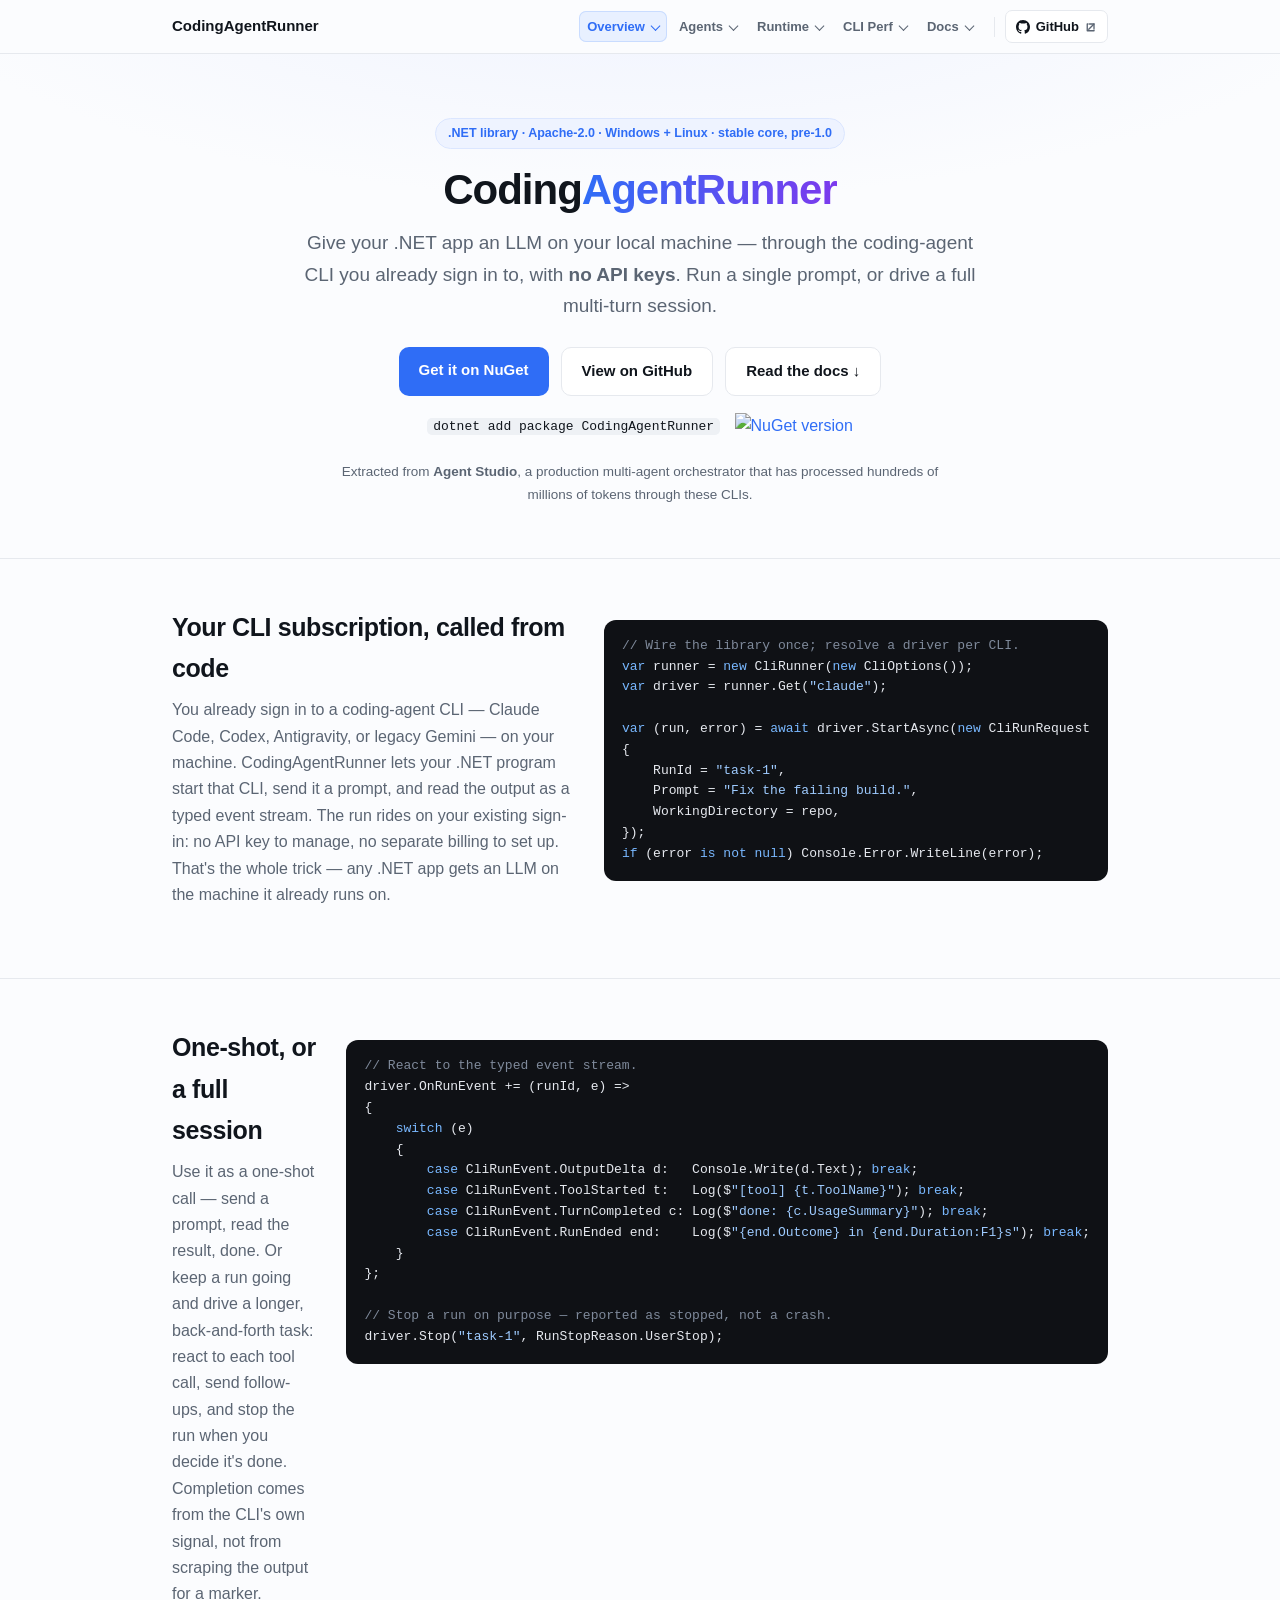
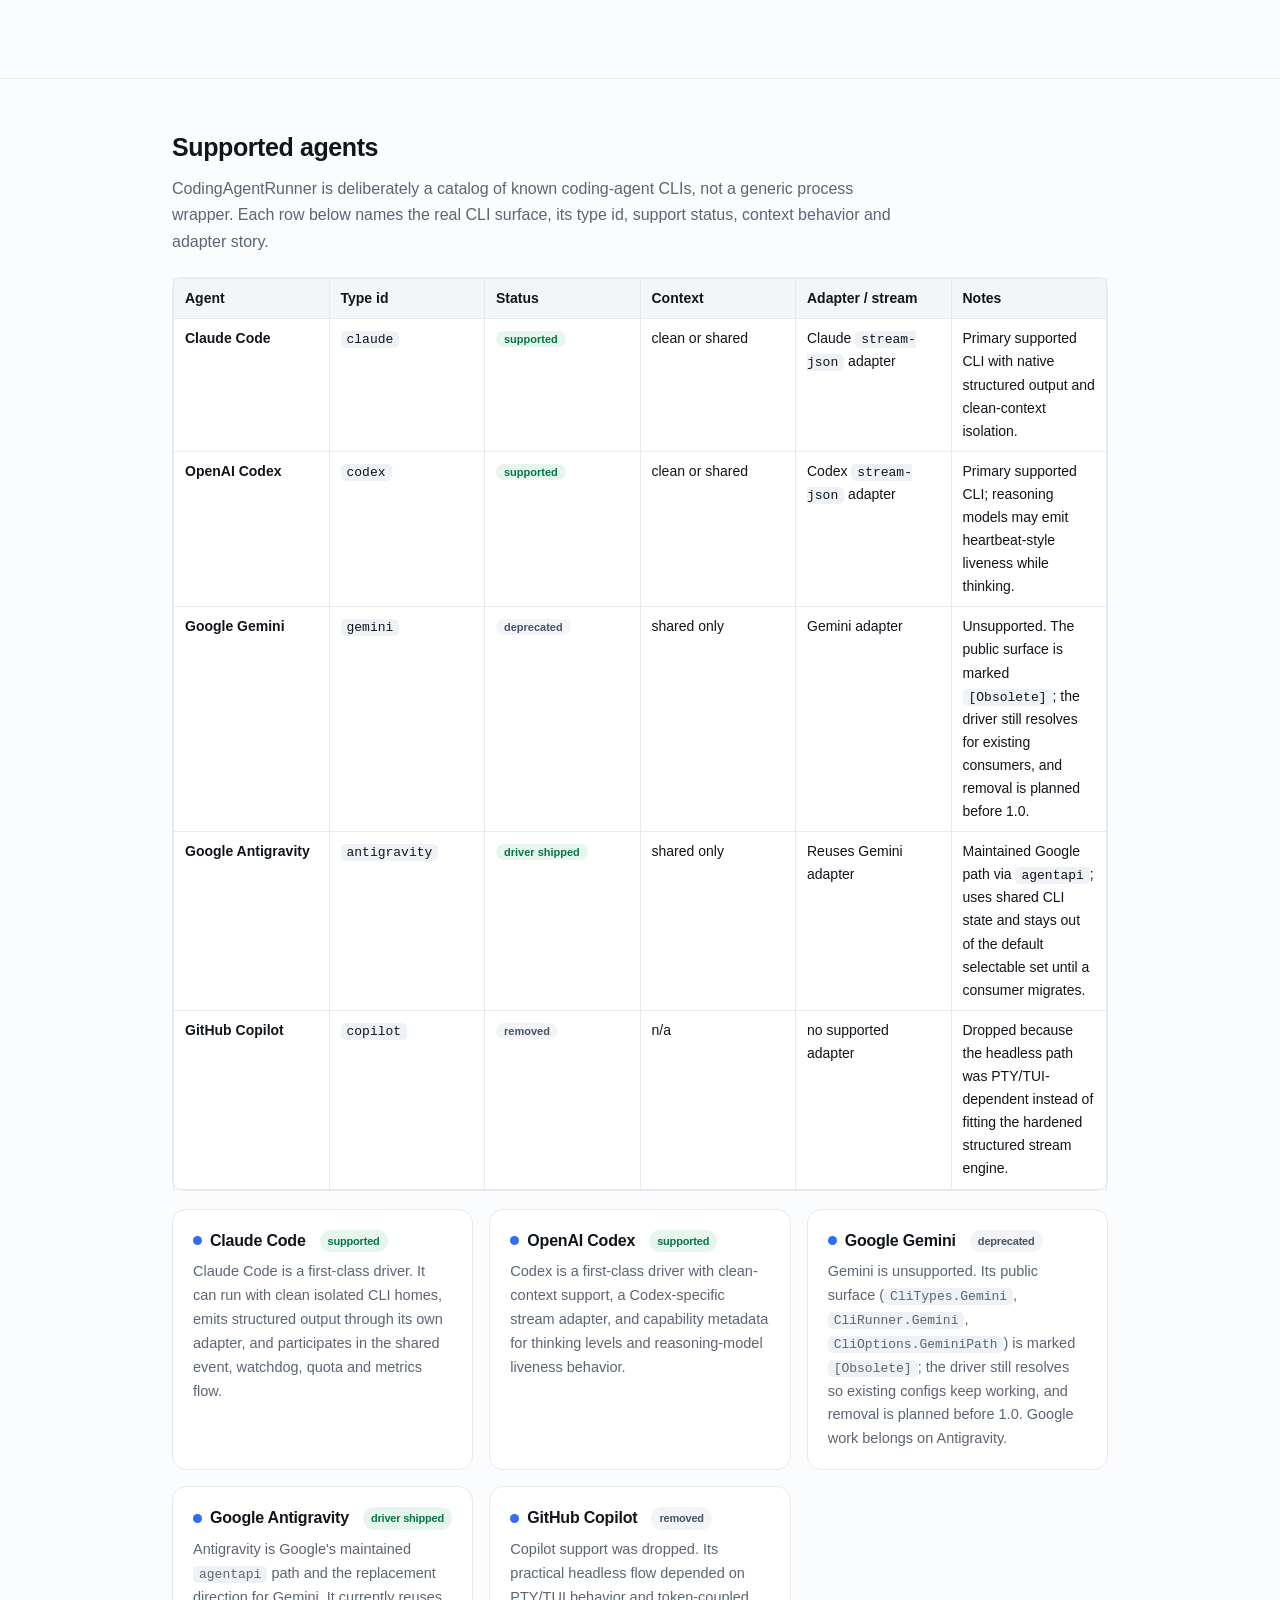
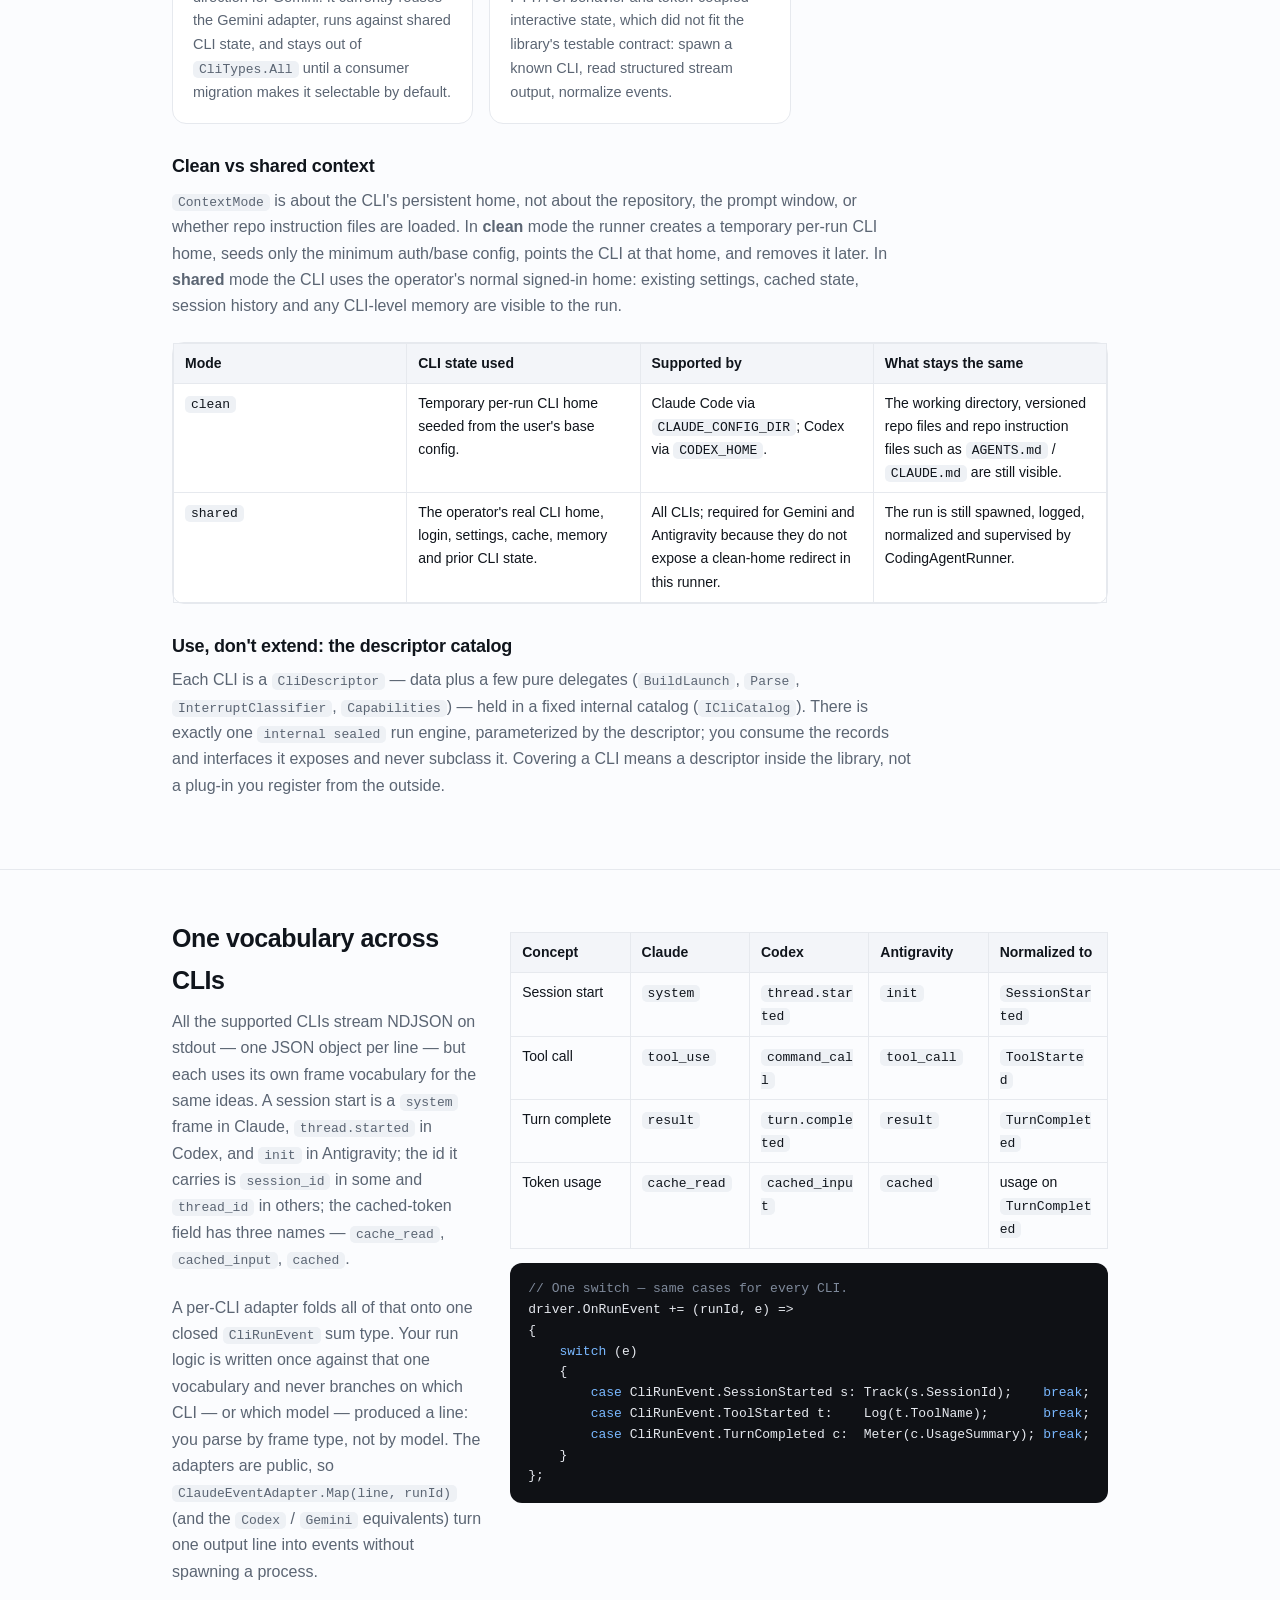
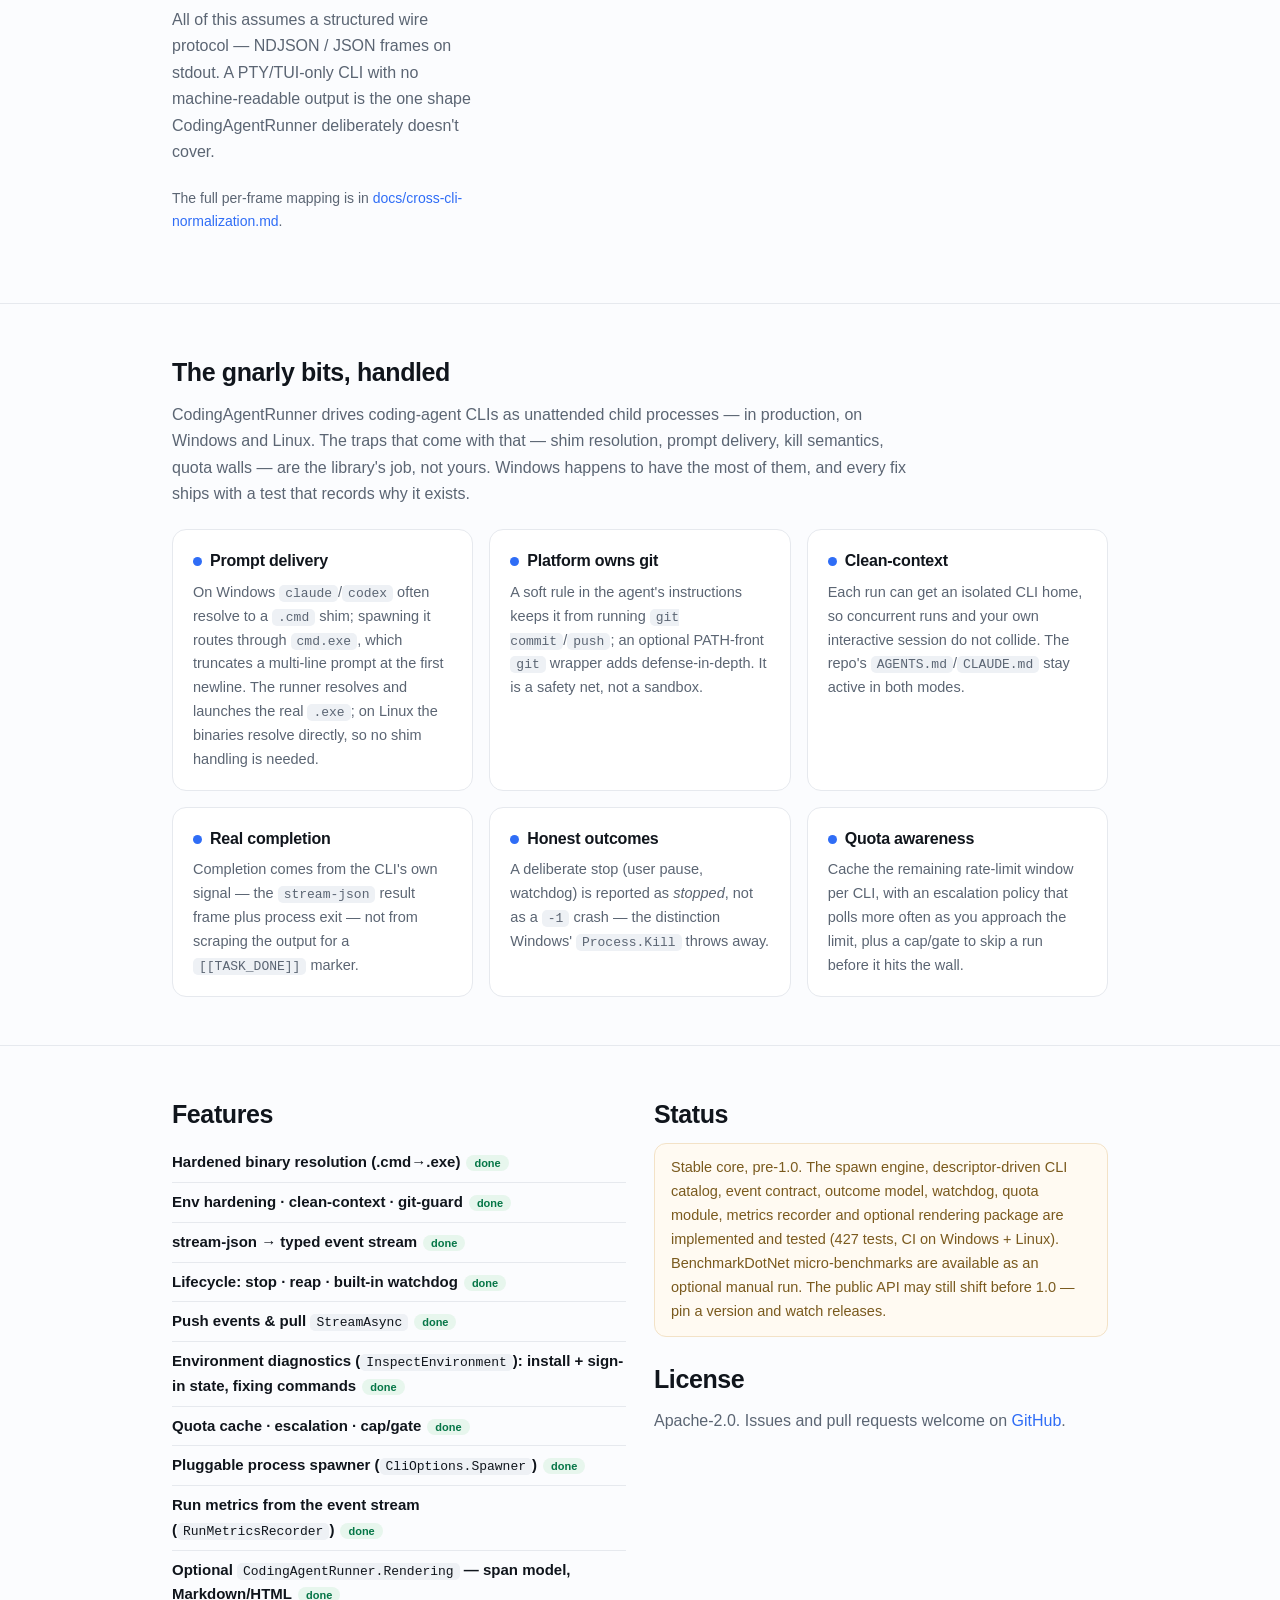
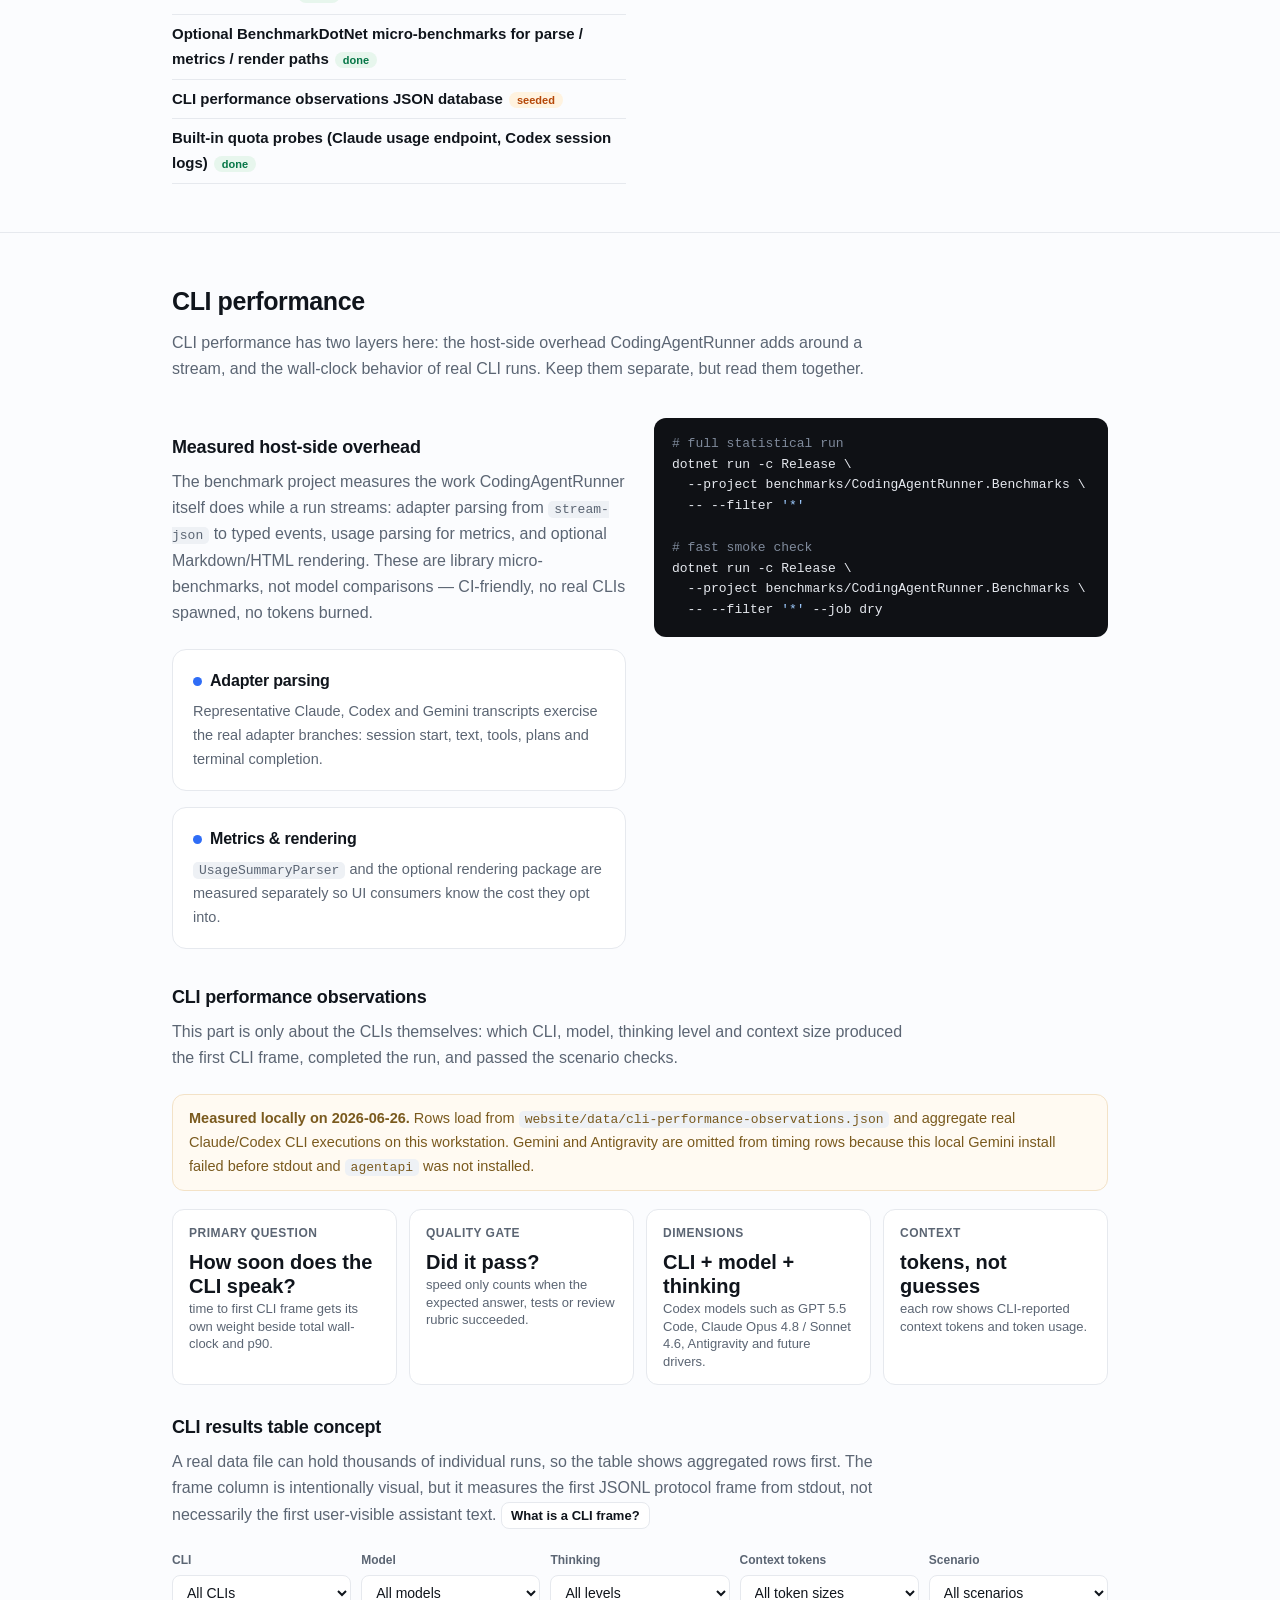
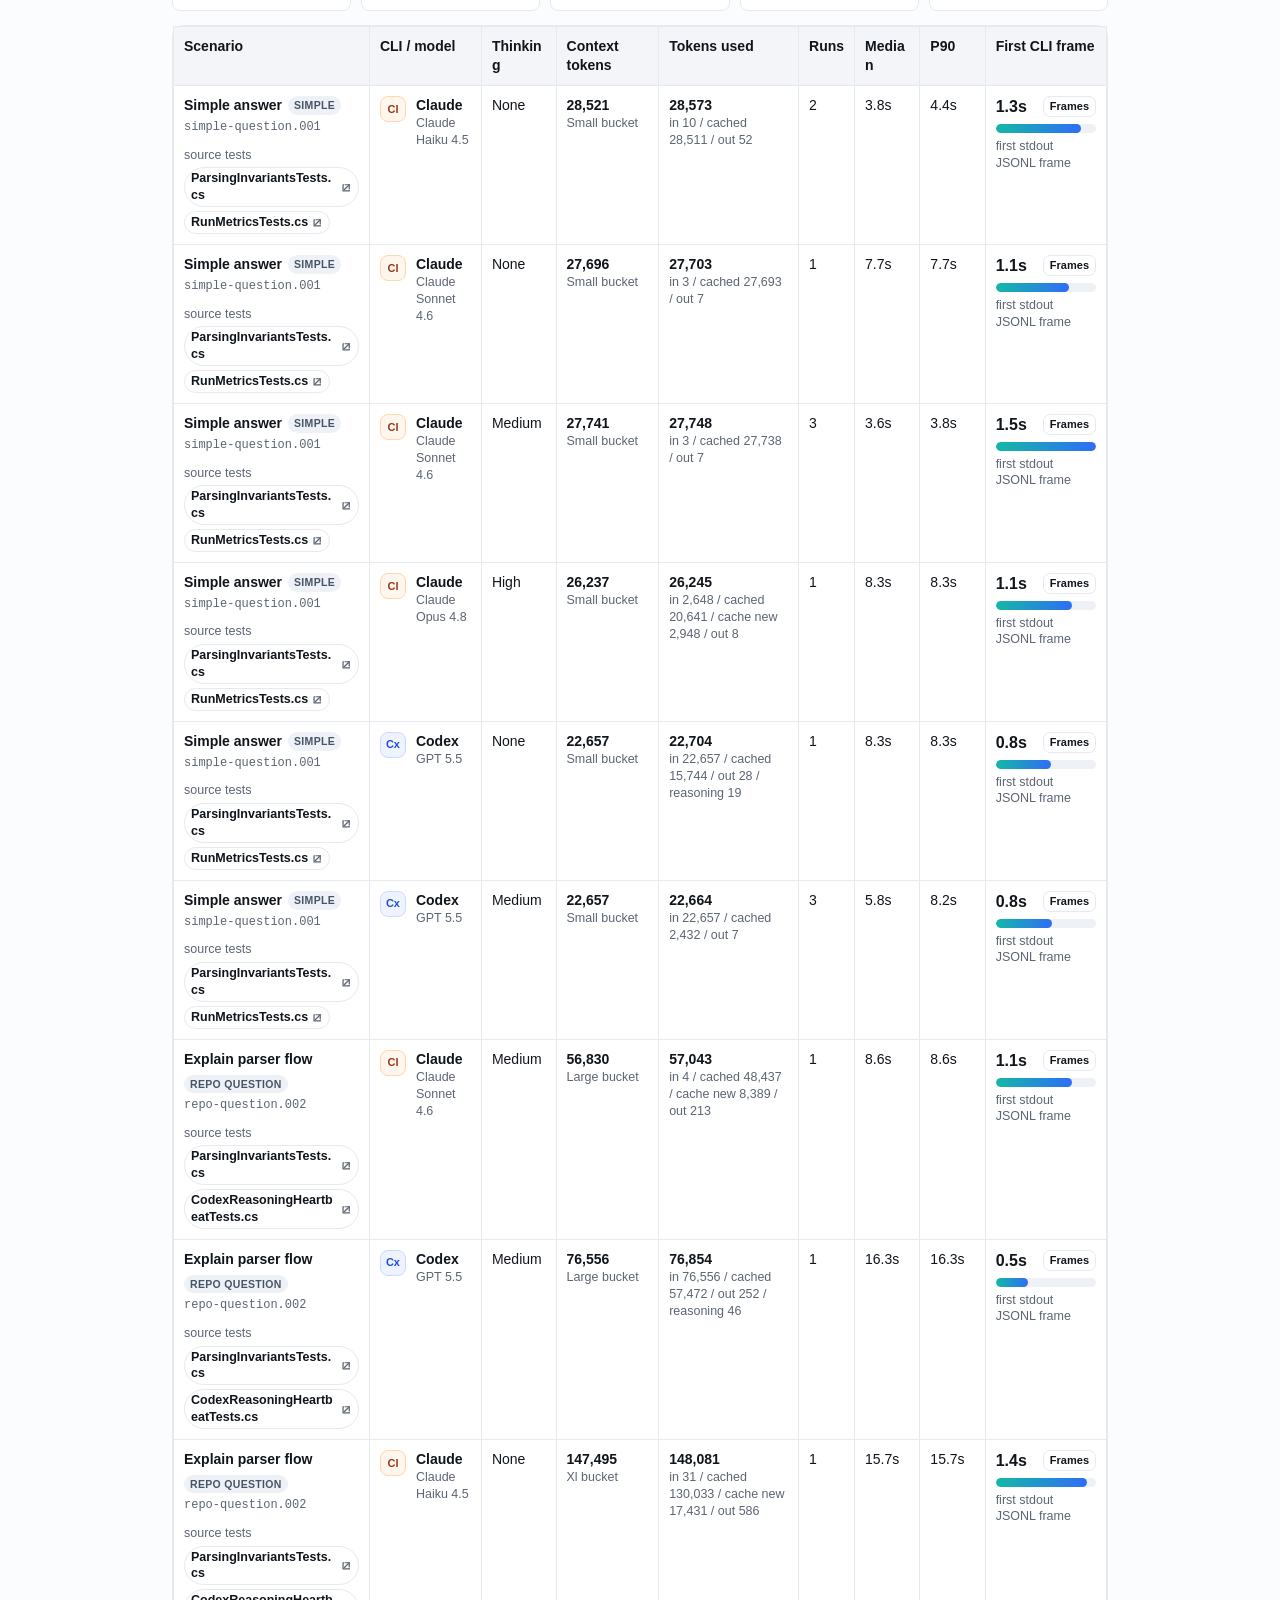
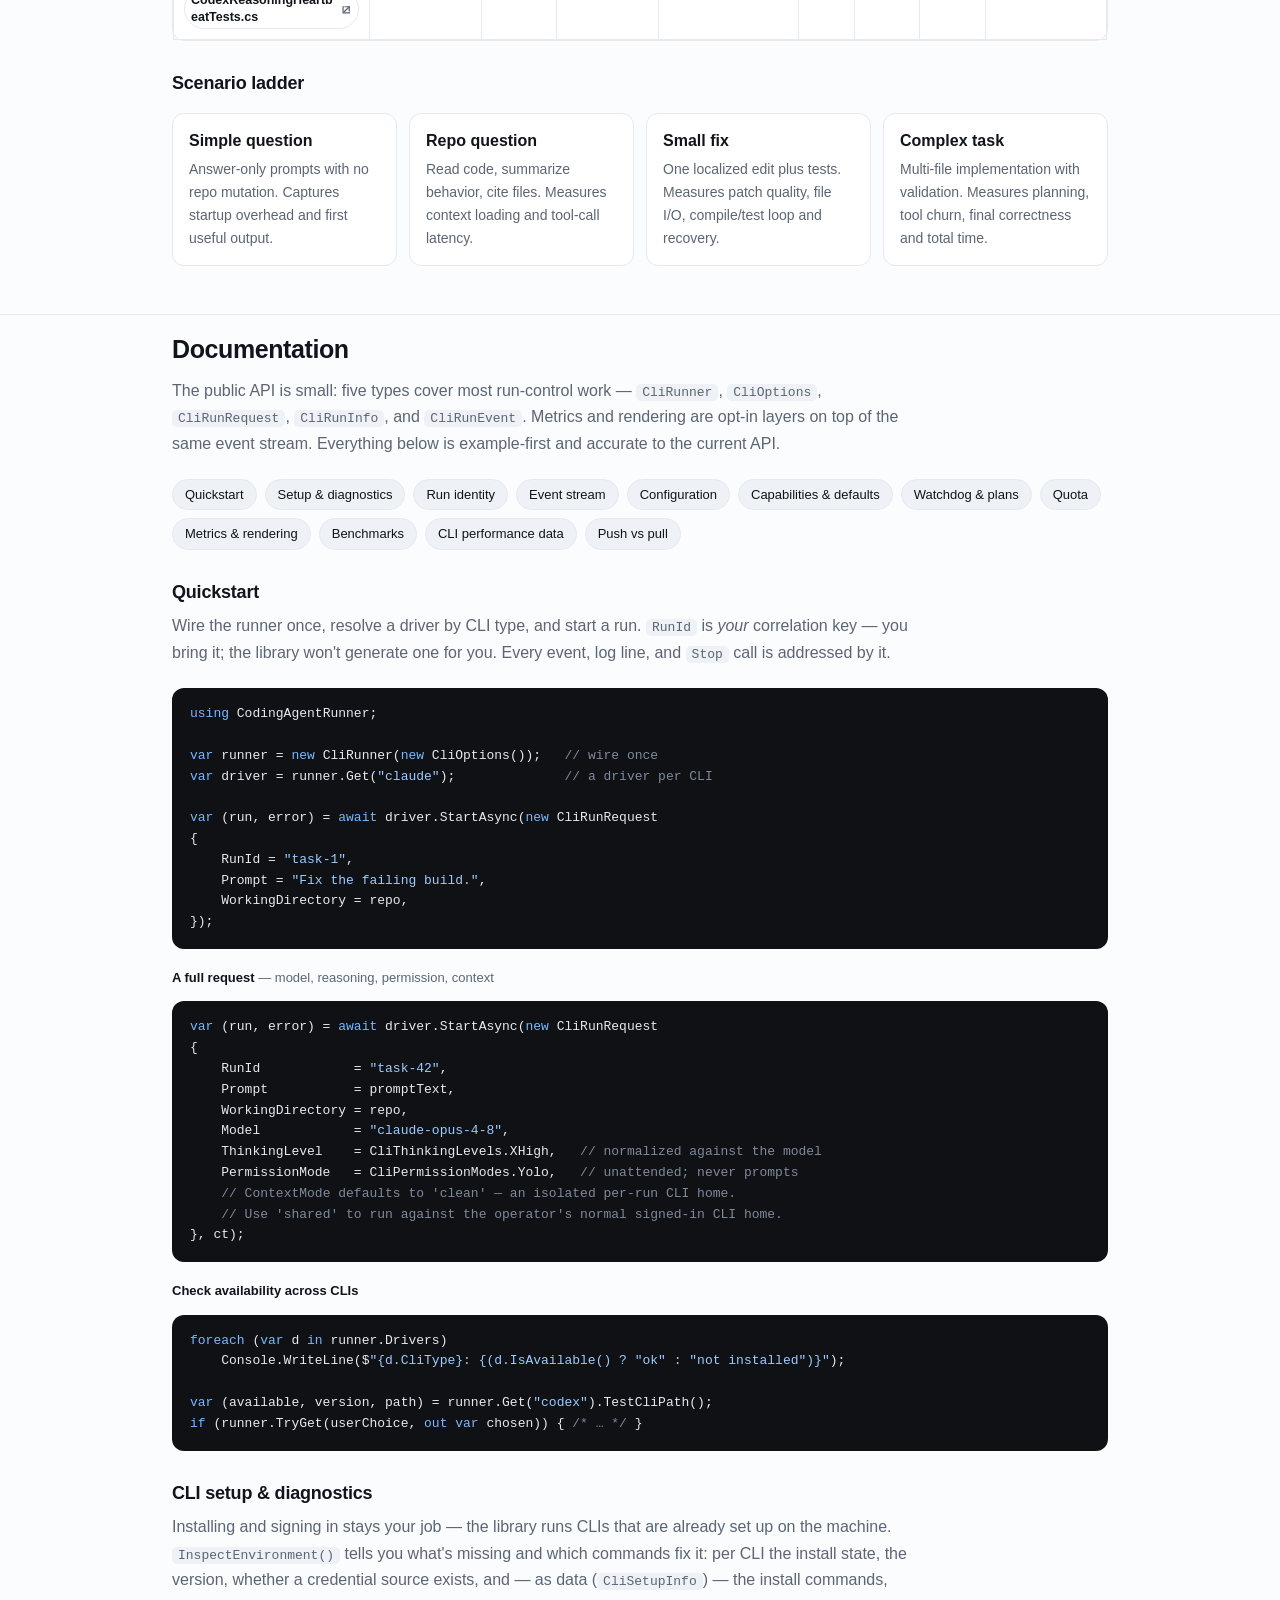
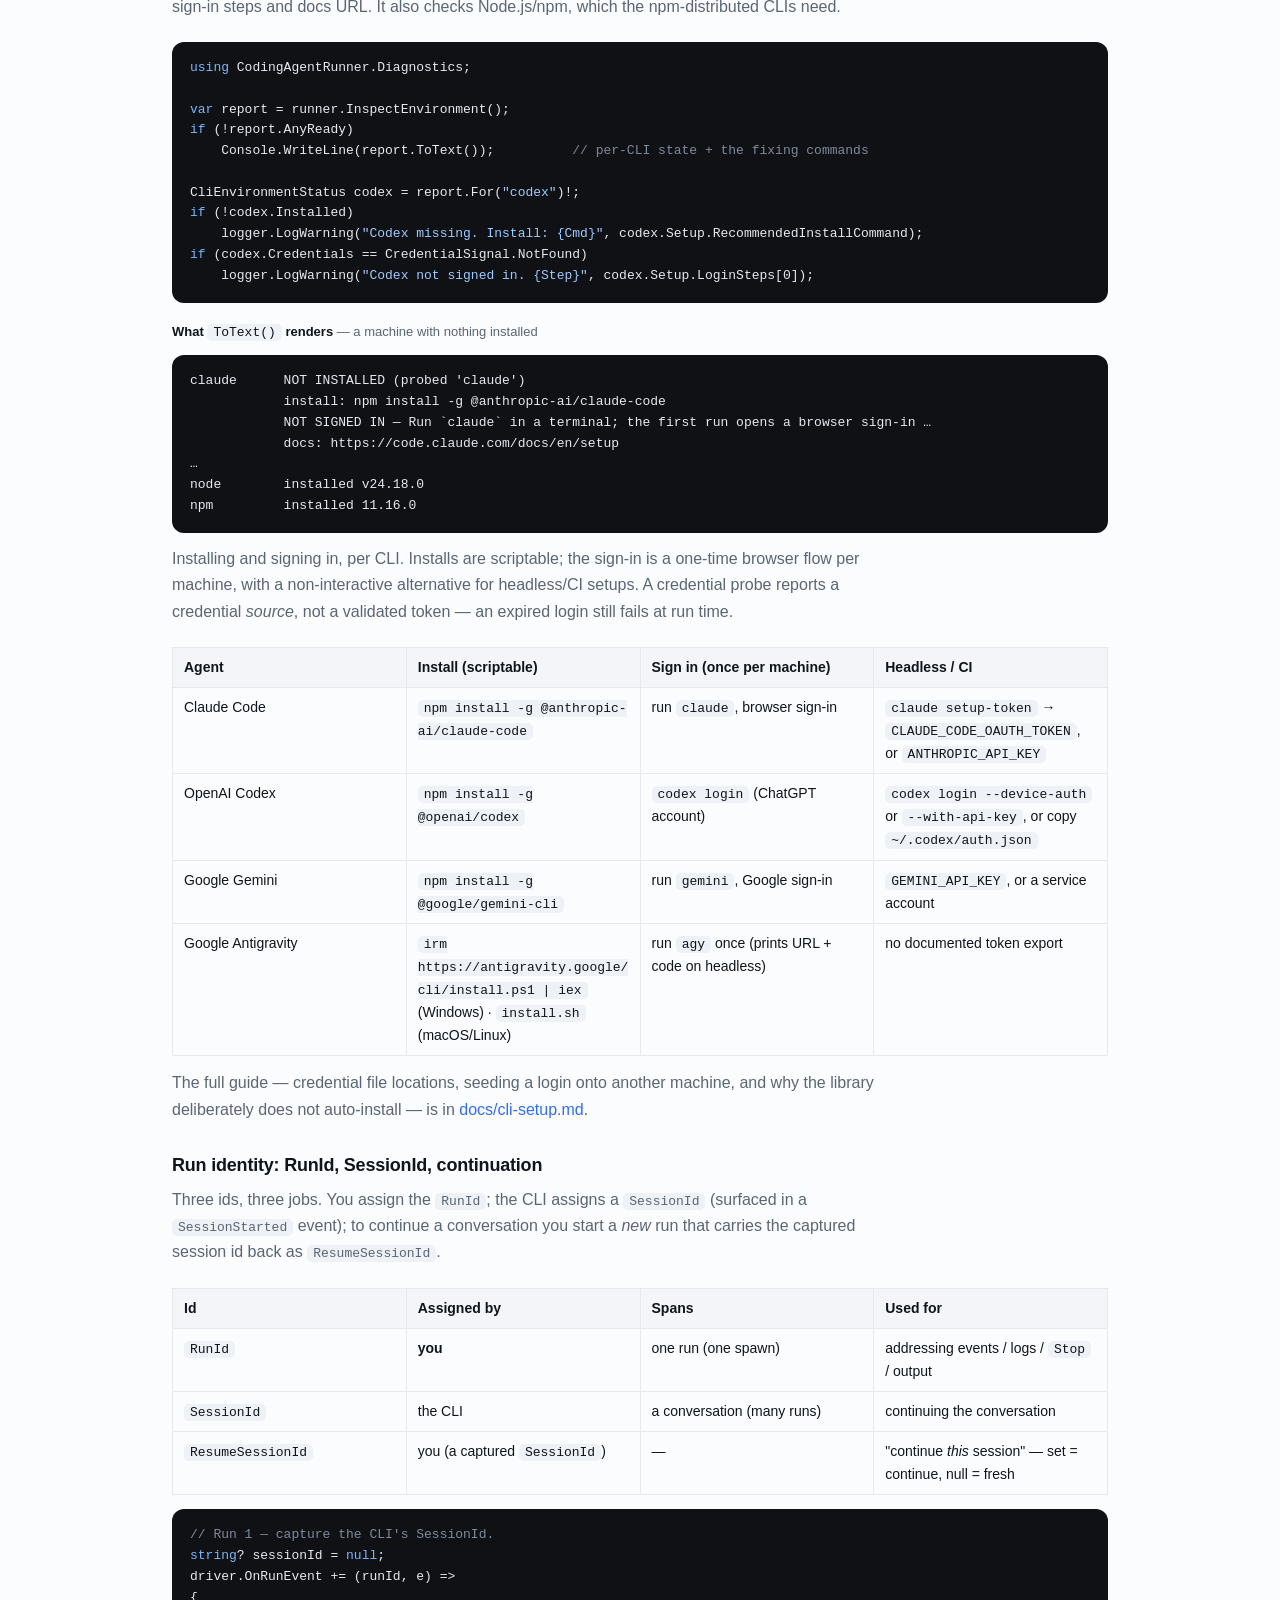
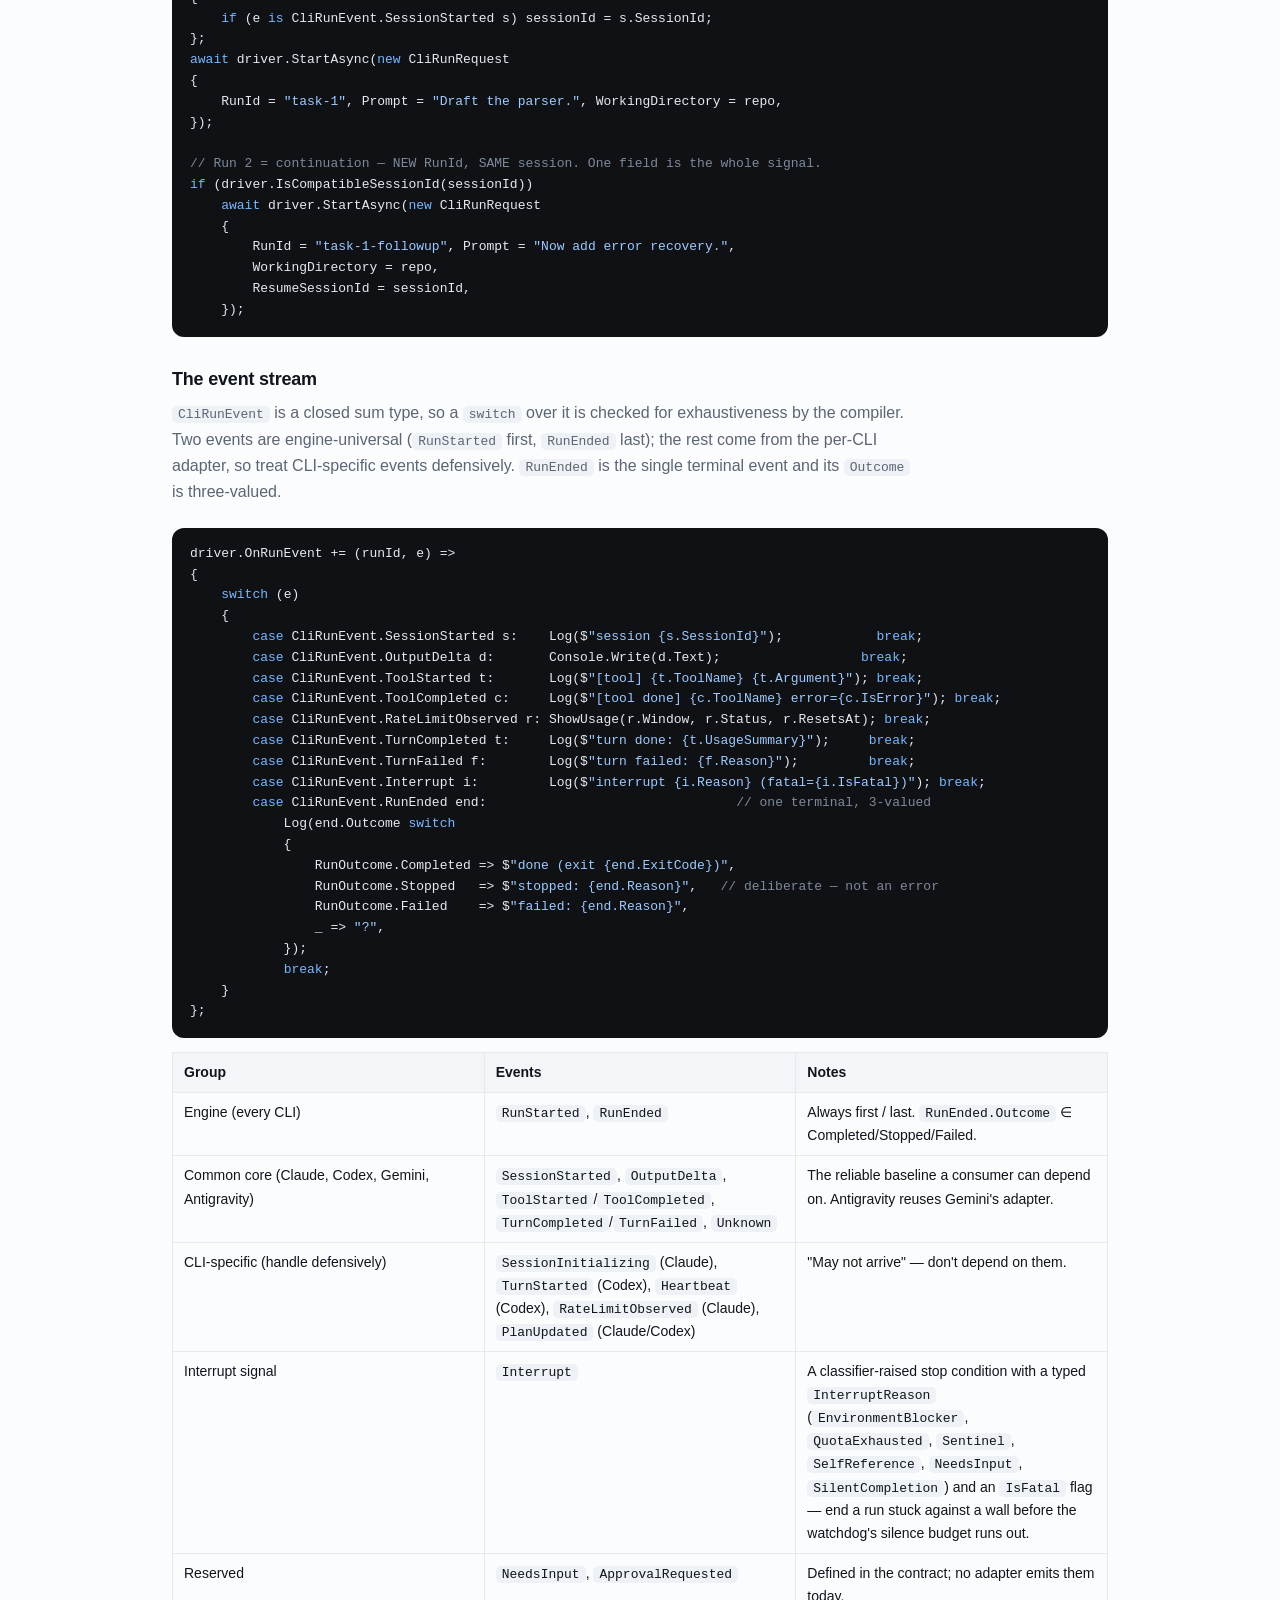
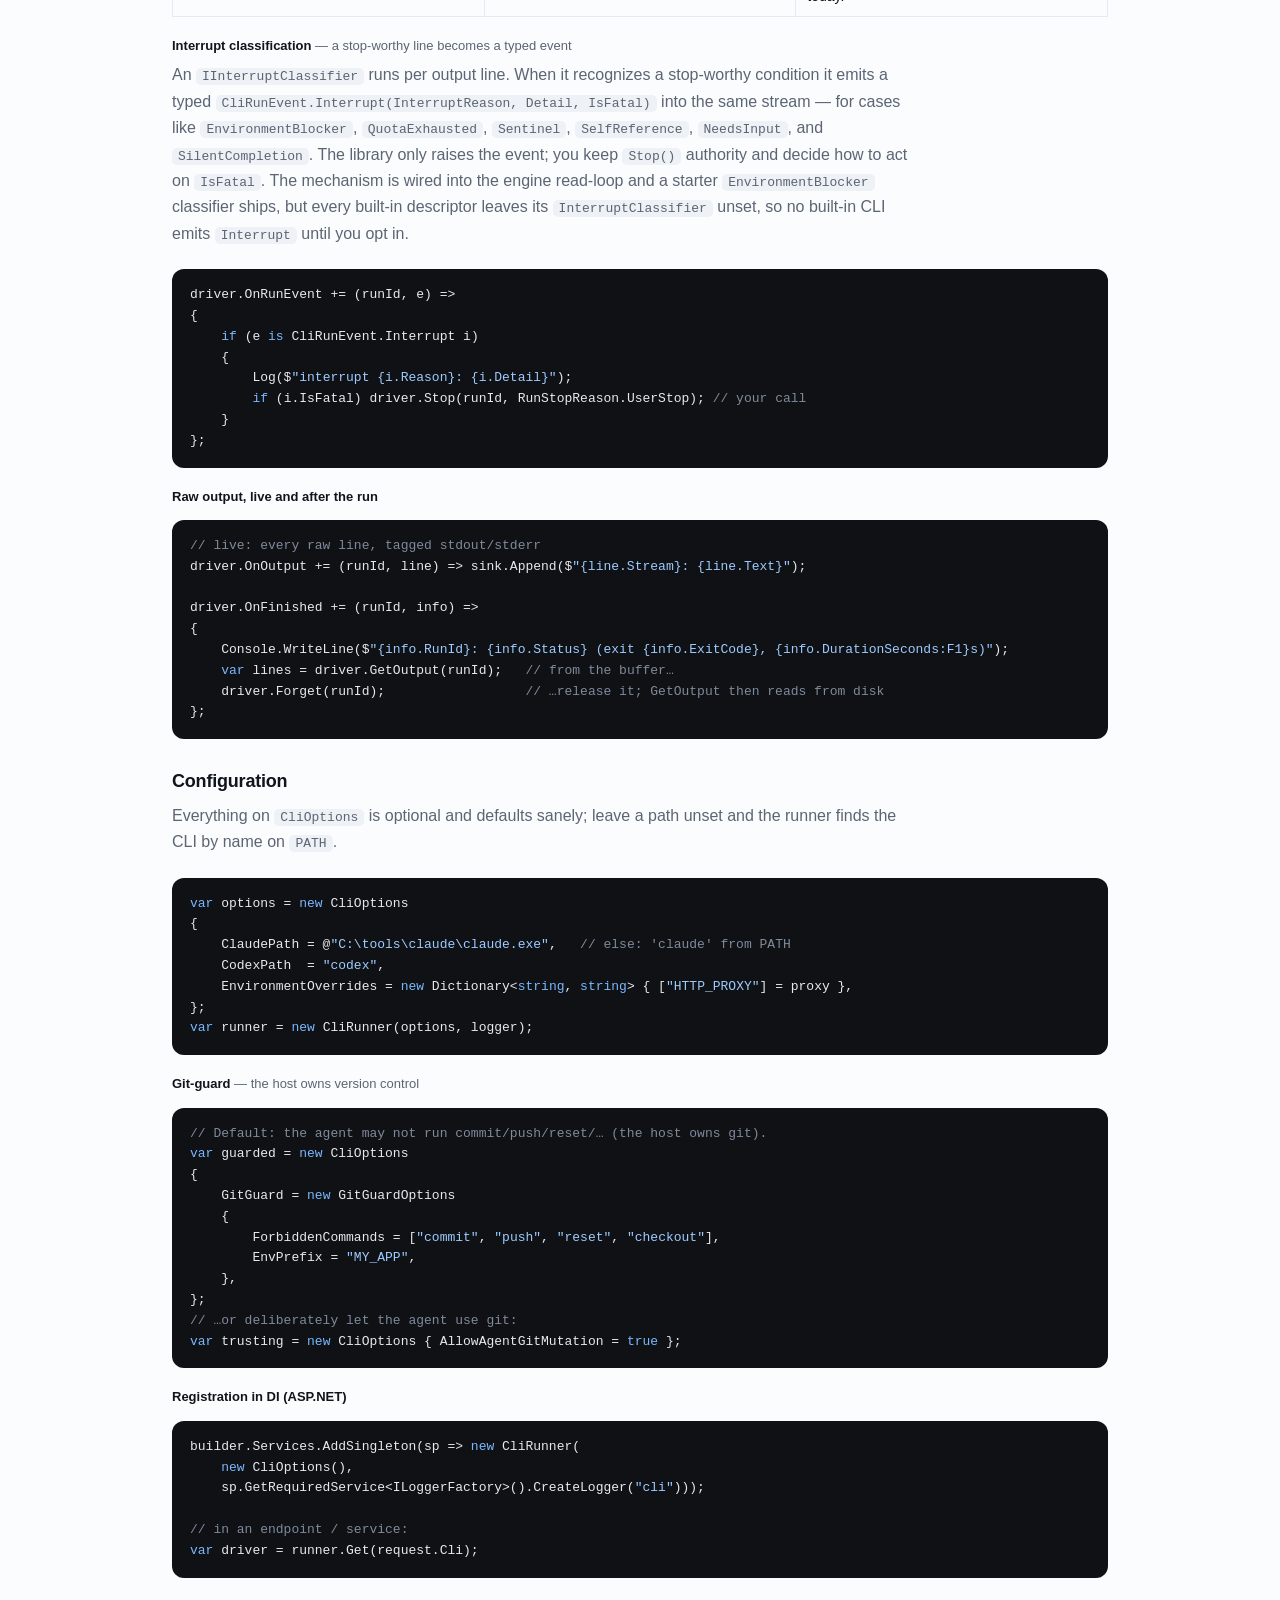
==== website/index.html @ 052e2487 "website: reframe capabilities section, humanize copy, replace ecosystem footer - Reframe the #window" ====
<!DOCTYPE html>
<html lang="en">
<head>
<meta charset="utf-8" />
<meta name="viewport" content="width=device-width, initial-scale=1" />
<title>CodingAgentRunner — run coding-agent CLIs from your .NET app</title>
<meta name="description" content="A .NET library that runs coding-agent CLIs (Claude Code, Codex, Antigravity, Gemini) as child processes — using the CLI you already sign in to, with no API keys. Typed event stream, lifecycle, quota, metrics, optional rendering, benchmarks and CLI performance observations. Runs on Windows and Linux." />
<link rel="canonical" href="https://agent-orchestrator.dev/runner/" />
<link rel="icon" href="data:image/svg+xml,%3Csvg xmlns='http://www.w3.org/2000/svg' viewBox='0 0 64 64'%3E%3Crect width='64' height='64' rx='14' fill='%232f6df6'/%3E%3Cpath d='M17 21l13 11-13 11' fill='none' stroke='%23fff' stroke-width='6.5' stroke-linecap='round' stroke-linejoin='round'/%3E%3Cpath d='M34 45h14' fill='none' stroke='%23fff' stroke-width='6.5' stroke-linecap='round'/%3E%3C/svg%3E" />
<meta property="og:type" content="website" />
<meta property="og:url" content="https://agent-orchestrator.dev/runner/" />
<meta property="og:title" content="CodingAgentRunner — run coding-agent CLIs from your .NET app" />
<meta property="og:description" content="A .NET library that runs coding-agent CLIs (Claude Code, Codex, Antigravity, Gemini) as child processes — using the CLI you already sign in to, with no API keys. Runs on Windows and Linux." />
<meta property="og:site_name" content="Agent Orchestrator" />
<meta name="twitter:card" content="summary" />
<style>
  :root{
    --fg:#10151c;--muted:#5b6573;--line:#e6e9ee;--accent:#2f6df6;--accent2:#7c3aed;
    --bg:#fbfcfe;--card:#fff;--code:#0f1115;--codefg:#e6e9ef;--ok:#067647;--warn:#b54708;
  }
  *{box-sizing:border-box;}
  html{scroll-behavior:smooth;}
  body{margin:0;background:var(--bg);color:var(--fg);font:16px/1.65 -apple-system,Segoe UI,Roboto,Helvetica,Arial,sans-serif;-webkit-font-smoothing:antialiased;}
  a{color:var(--accent);text-decoration:none;} a:hover{text-decoration:underline;}
  .wrap{max-width:980px;margin:0 auto;padding:0 22px;}
  code{background:#eef1f5;padding:1px 6px;border-radius:5px;font:13px/1.5 ui-monospace,Consolas,monospace;}
  pre{background:var(--code);color:var(--codefg);padding:16px 18px;border-radius:12px;overflow:auto;font:13px/1.6 ui-monospace,Consolas,monospace;}
  pre code{background:none;padding:0;}
  pre .c{color:#7f8a9b;} pre .k{color:#79b8ff;} pre .s{color:#9ecbff;} pre .t{color:#c8a8ff;}
  /* top navigation */
  .site-nav{position:sticky;top:0;z-index:20;background:rgba(251,252,254,.94);border-bottom:1px solid var(--line);backdrop-filter:saturate(140%) blur(10px);}
  .site-nav .wrap{display:flex;align-items:center;justify-content:space-between;gap:18px;padding-top:10px;padding-bottom:10px;}
  .brand{font-weight:800;color:var(--fg);letter-spacing:0;font-size:15px;}
  .brand:hover{text-decoration:none;color:var(--fg);}
  .nav-links{display:flex;align-items:center;justify-content:flex-end;gap:4px;flex-wrap:wrap;}
  .nav-links a{color:var(--muted);font-size:13px;font-weight:650;padding:5px 8px;border-radius:7px;}
  .nav-links a:hover{background:#eef1f5;color:var(--fg);text-decoration:none;}
  .nav-links a.is-active{background:#e8f0ff;color:var(--accent);box-shadow:inset 0 0 0 1px #c9dcff;text-decoration:none;}
  .nav-menu{position:relative;}
  .nav-menu summary{list-style:none;cursor:pointer;color:var(--muted);font-size:13px;font-weight:650;padding:5px 22px 5px 8px;border-radius:7px;position:relative;}
  .nav-menu summary::-webkit-details-marker{display:none;}
  .nav-menu summary:after{content:"";position:absolute;right:8px;top:50%;width:6px;height:6px;border-right:1.6px solid currentColor;border-bottom:1.6px solid currentColor;transform:translateY(-65%) rotate(45deg);}
  .nav-menu[open] summary:after{transform:translateY(-35%) rotate(225deg);}
  .nav-menu summary:hover,.nav-menu[open] summary{background:#eef1f5;color:var(--fg);}
  .nav-menu.is-active summary{background:#e8f0ff;color:var(--accent);box-shadow:inset 0 0 0 1px #c9dcff;}
  .nav-menu-panel{position:absolute;top:calc(100% + 8px);left:0;z-index:30;min-width:230px;background:#fff;border:1px solid var(--line);border-radius:10px;box-shadow:0 14px 30px rgba(16,21,28,.14);padding:7px;display:grid;gap:2px;}
  .nav-menu-panel a{display:block;color:var(--fg);font-size:13px;font-weight:550;line-height:1.3;padding:7px 9px;border-radius:7px;}
  .nav-menu-panel a:hover{background:#f3f5f9;text-decoration:none;}
  .nav-menu-panel a.is-active{background:#e8f0ff;color:var(--accent);box-shadow:none;}
  .nav-separator{width:1px;height:20px;background:var(--line);margin:0 6px 0 9px;}
  .nav-links a.external-link{display:inline-flex;align-items:center;gap:6px;border:1px solid var(--line);background:#fff;color:var(--fg);padding:5px 10px;}
  .nav-links a.external-link:hover{border-color:#c8cfdb;background:#f7f9fc;color:var(--fg);}
  .nav-icon{width:14px;height:14px;flex:0 0 auto;}
  .external-icon{width:12px;height:12px;flex:0 0 auto;color:var(--muted);}
  @media(max-width:760px){.site-nav .wrap{align-items:flex-start;flex-direction:column;gap:7px}.nav-links{justify-content:flex-start}.nav-links a{padding-left:0;padding-right:10px}.nav-menu summary{padding-left:0}.nav-menu-panel{position:static;min-width:100%;box-shadow:none;margin:4px 0 4px;padding:5px}.nav-separator{display:none}.nav-links a.external-link{padding-left:10px}}
  /* hero */
  header.hero{background:radial-gradient(1100px 380px at 50% -120px,#eef2ff 0,transparent 70%);border-bottom:1px solid var(--line);padding:64px 0 52px;text-align:center;}
  .badge{display:inline-block;font-size:12.5px;font-weight:600;color:var(--accent);background:#eef3ff;border:1px solid #dbe6ff;padding:4px 12px;border-radius:999px;margin-bottom:18px;}
  h1{font-size:42px;line-height:1.1;letter-spacing:-1px;margin:0 0 14px;}
  h1 .grad{background:linear-gradient(90deg,var(--accent),var(--accent2));-webkit-background-clip:text;background-clip:text;color:transparent;}
  .tag{font-size:19px;color:var(--muted);max-width:700px;margin:0 auto 26px;}
  .btns{display:flex;gap:12px;justify-content:center;flex-wrap:wrap;}
  .btn{display:inline-block;padding:11px 20px;border-radius:10px;font-weight:600;font-size:15px;}
  .btn.primary{background:var(--accent);color:#fff;} .btn.primary:hover{background:#1f5ae0;text-decoration:none;}
  .btn.ghost{background:#fff;border:1px solid var(--line);color:var(--fg);} .btn.ghost:hover{border-color:#c8cfdb;text-decoration:none;}
  .provenance{margin:22px auto 0;max-width:640px;font-size:13.5px;color:var(--muted);}
  /* sections */
  section{padding:48px 0;border-bottom:1px solid var(--line);scroll-margin-top:72px;}
  #benchmark-overview{scroll-margin-top:72px;margin:20px 0 34px;}
  h2[id],h3[id]{scroll-margin-top:72px;}
  h2{font-size:25px;letter-spacing:-.4px;margin:0 0 8px;}
  h3{font-size:18px;letter-spacing:-.2px;margin:28px 0 6px;}
  .lead{color:var(--muted);max-width:740px;margin:0 0 22px;}
  .cards{display:grid;grid-template-columns:repeat(auto-fit,minmax(260px,1fr));gap:16px;}
  .card{background:var(--card);border:1px solid var(--line);border-radius:14px;padding:18px 20px;}
  .card h3{margin:0 0 6px;font-size:16px;display:flex;align-items:center;gap:8px;}
  .card p{margin:0;color:var(--muted);font-size:14.5px;}
  .dot{width:9px;height:9px;border-radius:50%;display:inline-block;background:var(--accent);}
  .two{display:grid;grid-template-columns:1fr 1fr;gap:28px;align-items:start;}
  @media(max-width:760px){.two{grid-template-columns:1fr;} h1{font-size:34px;}}
  ul.feat{list-style:none;padding:0;margin:0;} ul.feat li{padding:7px 0;border-bottom:1px solid var(--line);font-size:15px;}
  ul.feat li b{font-weight:600;}
  .pill{font-size:11px;font-weight:700;border-radius:999px;padding:2px 8px;margin-left:6px;}
  .pill.done{background:#e7f6ed;color:var(--ok);} .pill.wip{background:#fff3e0;color:var(--warn);} .pill.removed{background:#f2f4f7;color:#475467;}
  .note{background:#fffaf2;border:1px solid #f3e2c7;border-radius:12px;padding:12px 16px;color:#7a5a1e;font-size:14.5px;}
  .exlabel{font-size:13px;font-weight:700;color:var(--fg);margin:18px 0 6px;}
  .exlabel span{color:var(--muted);font-weight:500;}
  .kpi-grid{display:grid;grid-template-columns:repeat(auto-fit,minmax(180px,1fr));gap:12px;margin:18px 0;}
  .kpi{background:#fff;border:1px solid var(--line);border-radius:12px;padding:14px 16px;}
  .kpi span{display:block;color:var(--muted);font-size:12px;font-weight:700;text-transform:uppercase;letter-spacing:.04em;}
  .kpi strong{display:block;font-size:20px;line-height:1.2;margin:6px 0 2px;}
  .kpi small{display:block;color:var(--muted);font-size:13px;line-height:1.35;}
  .controlbar{display:grid;grid-template-columns:repeat(5,minmax(0,1fr));gap:10px;margin:18px 0 14px;}
  .controlbar label{display:block;color:var(--muted);font-size:12px;font-weight:700;}
  .controlbar select{width:100%;margin-top:4px;border:1px solid var(--line);border-radius:8px;background:#fff;color:var(--fg);font:14px/1.4 -apple-system,Segoe UI,Roboto,Helvetica,Arial,sans-serif;padding:8px 10px;}
  .table-wrap{overflow-x:visible;border:1px solid var(--line);border-radius:12px;background:#fff;margin-top:10px;}
  .table-wrap table{margin:0;width:100%;min-width:0;table-layout:fixed;}
  .table-wrap .pill{margin-left:0;}
  .perf-table-wrap{overflow:visible;}
  .perf-table-wrap table{width:100%;min-width:0;table-layout:fixed;}
  .perf-table th,.perf-table td{padding:clamp(6px,1vw,10px);font-size:clamp(12px,1.2vw,14px);line-height:1.35;overflow-wrap:anywhere;}
  .perf-table .perf-col-scenario{width:21%;}
  .perf-table .perf-col-model{width:12%;}
  .perf-table .perf-col-thinking{width:8%;}
  .perf-table .perf-col-context{width:11%;}
  .perf-table .perf-col-tokens{width:15%;}
  .perf-table .perf-col-runs{width:6%;}
  .perf-table .perf-col-time{width:7%;}
  .perf-table .perf-col-frame{width:13%;}
  .perf-table th:nth-child(6),.perf-table td:nth-child(6){white-space:nowrap;}
  .perf-table .source-tests{gap:4px;}
  .scenario-cell{display:grid;gap:5px;}
  .scenario-head{display:flex;align-items:center;gap:6px;flex-wrap:wrap;}
  .scenario-title{font-weight:800;color:var(--fg);}
  .scenario-chip{border-radius:999px;background:#eef1f5;color:#475467;font-size:10.5px;font-weight:800;letter-spacing:.03em;text-transform:uppercase;padding:2px 6px;}
  .scenario-id{font:12px/1.3 ui-monospace,Consolas,monospace;color:var(--muted);}
  .cli-cell{display:grid;grid-template-columns:28px minmax(0,1fr);gap:8px;align-items:start;}
  .cli-icon{display:inline-grid;place-items:center;width:26px;height:26px;border:1px solid var(--line);border-radius:8px;background:#f7f9fc;color:var(--fg);font-size:11px;font-weight:850;line-height:1;}
  .cli-icon-claude{background:#fff7ed;border-color:#fed7aa;color:#9a3412;}
  .cli-icon-codex{background:#eef3ff;border-color:#c9dcff;color:#1d4ed8;}
  .cli-icon-gemini{background:#eefdf8;border-color:#b9f0dc;color:#047857;}
  .cli-icon-antigravity{background:#f5f3ff;border-color:#ddd6fe;color:#6d28d9;}
  .perf-meta{display:block;color:var(--muted);font-size:12.5px;}
  .source-tests{margin-top:6px;display:flex;flex-wrap:wrap;gap:4px 6px;align-items:center;line-height:1.35;}
  .source-tests-label{color:var(--muted);margin-right:2px;}
  .source-tests a.github-source-link{display:inline-flex;align-items:center;gap:4px;color:var(--fg);font-weight:650;border:1px solid var(--line);border-radius:999px;background:#fff;padding:2px 6px;text-decoration:none;}
  .source-tests a.github-source-link:hover{border-color:#c8cfdb;background:#f7f9fc;}
  .source-external-icon{width:11px;height:11px;color:var(--muted);flex:0 0 auto;}
  .perf-status{display:inline-block;border-radius:999px;padding:2px 8px;font-size:11px;font-weight:750;background:#eef1f5;color:var(--muted);}
  .perf-status.sample{background:#edf5ff;color:#1d4ed8;}
  .perf-status.measured{background:#e7f6ed;color:var(--ok);}
  .first-output-cell{min-width:0;}
  .frame-cell-head{display:flex;align-items:center;justify-content:space-between;gap:6px;flex-wrap:wrap;}
  .first-output-value{font-size:16px;font-weight:800;color:var(--fg);}
  .frame-detail-button{border:1px solid var(--line);background:#fff;color:var(--fg);border-radius:7px;padding:3px 6px;font-size:11px;font-weight:800;line-height:1.2;cursor:pointer;}
  .frame-detail-button:hover{border-color:#c8cfdb;background:#f7f9fc;}
  .time-bar{height:9px;background:#eef1f5;border-radius:999px;margin:6px 0 5px;overflow:hidden;}
  .time-bar span{display:block;height:100%;border-radius:999px;background:linear-gradient(90deg,#14b8a6,#2f6df6);}
  .time-bar.slow span{background:linear-gradient(90deg,#f59e0b,#b54708);}
  .inline-help-button{border:1px solid var(--line);background:#fff;color:var(--fg);border-radius:8px;padding:5px 9px;font:13px/1.2 -apple-system,Segoe UI,Roboto,Helvetica,Arial,sans-serif;font-weight:700;cursor:pointer;}
  .inline-help-button:hover{border-color:#c8cfdb;background:#f7f9fc;}
  .frame-modal{width:min(880px,calc(100vw - 28px));border:1px solid var(--line);border-radius:12px;padding:0;background:#fff;color:var(--fg);box-shadow:0 24px 70px rgba(16,21,28,.24);}
  .frame-modal::backdrop{background:rgba(16,21,28,.42);}
  .frame-modal-inner{padding:20px;}
  .frame-modal-head{display:flex;align-items:flex-start;justify-content:space-between;gap:14px;margin-bottom:12px;}
  .frame-modal h3{margin:0;font-size:19px;}
  .frame-modal p{margin:0 0 12px;color:var(--muted);}
  .frame-modal .table-wrap{max-height:390px;overflow:auto;margin-top:12px;}
  .frame-modal table{min-width:720px;}
  .frame-size{font-variant-numeric:tabular-nums;}
  .frame-modal-close{flex:0 0 auto;border:1px solid var(--line);border-radius:8px;background:#fff;color:var(--fg);font:13px/1.2 -apple-system,Segoe UI,Roboto,Helvetica,Arial,sans-serif;font-weight:700;padding:6px 10px;cursor:pointer;}
  .frame-modal-close:hover{border-color:#c8cfdb;background:#f7f9fc;}
  .frame-visible{font-weight:750;color:var(--ok);}
  .frame-hidden{font-weight:750;color:var(--muted);}
  .schema-list{display:grid;grid-template-columns:repeat(auto-fit,minmax(220px,1fr));gap:12px;margin:14px 0 0;}
  .schema-list div{border:1px solid var(--line);border-radius:12px;background:#fff;padding:14px 16px;}
  .schema-list dt{font-weight:700;margin:0 0 4px;}
  .schema-list dd{margin:0;color:var(--muted);font-size:14px;}
  @media(max-width:860px){.controlbar{grid-template-columns:repeat(2,minmax(0,1fr));}}
  @media(max-width:760px){
    pre{white-space:pre-wrap;overflow-wrap:anywhere;}
    pre span{white-space:inherit;}
    .perf-table-wrap{border:0;background:transparent;}
    .perf-table-wrap table,.perf-table-wrap tbody,.perf-table-wrap tr,.perf-table-wrap td{display:block;width:100%;}
    .perf-table-wrap table{border-collapse:separate;border-spacing:0;}
    .perf-table-wrap thead{display:none;}
    .perf-table-wrap tr{background:#fff;border:1px solid var(--line);border-radius:10px;margin:10px 0;padding:8px 10px;}
    .perf-table-wrap td{border:0;border-bottom:1px solid #eef1f5;display:grid;grid-template-columns:minmax(96px,34%) minmax(0,1fr);gap:10px;padding:7px 0;font-size:14px;}
    .perf-table-wrap td:last-child{border-bottom:0;}
    .perf-table-wrap td:before{content:attr(data-label);color:var(--muted);font-size:12px;font-weight:750;text-transform:uppercase;letter-spacing:.03em;}
    .perf-table-wrap td[colspan]:before{display:none;}
    .perf-table-wrap td[colspan]{display:block;border:1px solid var(--line);border-radius:10px;background:#fff;padding:10px;}
  }
  @media(max-width:560px){.controlbar{grid-template-columns:1fr;}}
  /* docs nav + tables */
  .docnav{display:flex;flex-wrap:wrap;gap:8px;margin:6px 0 26px;}
  .docnav a{font-size:13px;background:#eef1f5;border:1px solid var(--line);border-radius:999px;padding:4px 12px;color:var(--fg);}
  .docnav a:hover{border-color:#c8cfdb;text-decoration:none;}
  .docsec{padding-top:14px;}
  .docsec h3{scroll-margin-top:72px;}
  table{border-collapse:collapse;width:100%;table-layout:fixed;margin:14px 0;font-size:14px;}
  th,td{border:1px solid var(--line);padding:8px 11px;text-align:left;vertical-align:top;overflow-wrap:anywhere;}
  th{background:#f3f5f9;font-weight:600;}
  td code,th code{background:#eef1f5;white-space:normal;overflow-wrap:anywhere;}
  footer{padding:34px 0 60px;color:var(--muted);font-size:14px;text-align:center;}
  footer a{color:var(--muted);text-decoration:underline;}
</style>
</head>
<body>

<nav class="site-nav" aria-label="Primary navigation">
  <div class="wrap">
    <a class="brand" href="#top">CodingAgentRunner</a>
    <div class="nav-links">
      <details class="nav-menu">
        <summary>Overview</summary>
        <div class="nav-menu-panel">
          <a href="#overview">Your CLI subscription</a>
          <a href="#sessions">One-shot or session</a>
        </div>
      </details>
      <details class="nav-menu">
        <summary>Agents</summary>
        <div class="nav-menu-panel">
          <a href="#agents">Supported agents</a>
          <a href="#agent-claude">Claude Code</a>
          <a href="#agent-codex">OpenAI Codex</a>
          <a href="#agent-gemini">Google Gemini</a>
          <a href="#agent-antigravity">Google Antigravity</a>
          <a href="#agent-copilot">Copilot removed</a>
          <a href="#context-modes">Clean vs shared context</a>
          <a href="#descriptor-catalog">Descriptor catalog</a>
          <a href="#normalization">One vocabulary across CLIs</a>
        </div>
      </details>
      <details class="nav-menu">
        <summary>Runtime</summary>
        <div class="nav-menu-panel">
          <a href="#windows">What it handles</a>
          <a href="#features">Features</a>
          <a href="#status">Status</a>
          <a href="#license">License</a>
        </div>
      </details>
      <details class="nav-menu">
        <summary>CLI Perf</summary>
        <div class="nav-menu-panel">
          <a href="#cli-performance">CLI performance</a>
          <a href="#benchmark-overview">Host-side overhead</a>
          <a href="#cli-performance-observations">CLI observations</a>
          <a href="#cli-results-table">Results table</a>
          <a href="#scenario-ladder">Scenario ladder</a>
        </div>
      </details>
      <details class="nav-menu">
        <summary>Docs</summary>
        <div class="nav-menu-panel">
          <a href="#docs">Documentation</a>
          <a href="#quickstart">Quickstart</a>
          <a href="#setup">Setup &amp; diagnostics</a>
          <a href="#identity">Run identity</a>
          <a href="#events">Event stream</a>
          <a href="#config">Configuration</a>
          <a href="#capabilities">Capabilities</a>
          <a href="#watchdog">Watchdog</a>
          <a href="#quota">Quota</a>
          <a href="#metrics-rendering">Metrics &amp; rendering</a>
          <a href="#benchmarks">Benchmarks</a>
          <a href="#cli-performance-data-contract">CLI data contract</a>
          <a href="#streaming">Push vs pull</a>
        </div>
      </details>
      <span class="nav-separator" aria-hidden="true"></span>
      <a class="external-link" href="https://github.com/RobertMischke/coding-agent-runner" target="_blank" rel="noopener noreferrer" aria-label="GitHub repository, opens an external site">
        <svg class="nav-icon" viewBox="0 0 16 16" fill="currentColor" aria-hidden="true"><path d="M8 0C3.58 0 0 3.58 0 8c0 3.54 2.29 6.53 5.47 7.59.4.07.55-.17.55-.38 0-.19-.01-.82-.01-1.49-2.01.37-2.53-.49-2.69-.94-.09-.23-.48-.94-.82-1.13-.28-.15-.68-.52-.01-.53.63-.01 1.08.58 1.23.82.72 1.21 1.87.87 2.33.66.07-.52.28-.87.51-1.07-1.78-.2-3.64-.89-3.64-3.95 0-.87.31-1.59.82-2.15-.08-.2-.36-1.02.08-2.12 0 0 .67-.21 2.2.82A7.65 7.65 0 0 1 8 3.87c.68 0 1.36.09 2 .26 1.53-1.04 2.2-.82 2.2-.82.44 1.1.16 1.92.08 2.12.51.56.82 1.27.82 2.15 0 3.07-1.87 3.75-3.65 3.95.29.25.54.73.54 1.48 0 1.07-.01 1.93-.01 2.2 0 .21.15.46.55.38A8.01 8.01 0 0 0 16 8c0-4.42-3.58-8-8-8Z"/></svg>
        <span>GitHub</span>
        <svg class="external-icon" viewBox="0 0 16 16" fill="none" stroke="currentColor" stroke-width="1.8" stroke-linecap="round" stroke-linejoin="round" aria-hidden="true"><path d="M6 4h6v6"/><path d="m5 11 7-7"/><path d="M12 12v1H3V4h1"/></svg>
      </a>
    </div>
  </div>
</nav>

<header id="top" class="hero">
  <div class="wrap">
    <span class="badge">.NET library · Apache-2.0 · Windows + Linux · stable core, pre-1.0</span>
    <h1>Coding<span class="grad">AgentRunner</span></h1>
    <p class="tag">Give your .NET app an LLM on your local machine — through the coding-agent CLI you already sign in to, with <b>no API keys</b>. Run a single prompt, or drive a full multi-turn session.</p>
    <div class="btns">
      <a class="btn primary" href="https://www.nuget.org/packages/CodingAgentRunner">Get it on NuGet</a>
      <a class="btn ghost" href="https://github.com/RobertMischke/coding-agent-runner">View on GitHub</a>
      <a class="btn ghost" href="#docs">Read the docs ↓</a>
    </div>
    <p style="margin-top:16px;"><code>dotnet add package CodingAgentRunner</code>
      <a href="https://www.nuget.org/packages/CodingAgentRunner" style="margin-left:10px;vertical-align:middle;"><img src="https://img.shields.io/nuget/v/CodingAgentRunner.svg?label=NuGet" alt="NuGet version" style="vertical-align:middle;"></a></p>
    <p class="provenance">Extracted from <b>Agent Studio</b>, a production multi-agent orchestrator that has processed hundreds of millions of tokens through these CLIs.</p>
  </div>
</header>

<section id="overview">
  <div class="wrap two">
    <div>
      <h2>Your CLI subscription, called from code</h2>
      <p class="lead">You already sign in to a coding-agent CLI — Claude Code, Codex, Antigravity, or legacy Gemini — on your machine. CodingAgentRunner lets your .NET program start that CLI, send it a prompt, and read the output as a typed event stream. The run rides on your existing sign-in: no API key to manage, no separate billing to set up. That's the whole trick — any .NET app gets an LLM on the machine it already runs on.</p>
    </div>
    <div>
      <pre><span class="c">// Wire the library once; resolve a driver per CLI.</span>
<span class="k">var</span> runner = <span class="k">new</span> CliRunner(<span class="k">new</span> CliOptions());
<span class="k">var</span> driver = runner.Get(<span class="s">"claude"</span>);

<span class="k">var</span> (run, error) = <span class="k">await</span> driver.StartAsync(<span class="k">new</span> CliRunRequest
{
    RunId = <span class="s">"task-1"</span>,
    Prompt = <span class="s">"Fix the failing build."</span>,
    WorkingDirectory = repo,
});
<span class="k">if</span> (error <span class="k">is not null</span>) Console.Error.WriteLine(error);</pre>
    </div>
  </div>
</section>

<section id="sessions">
  <div class="wrap two">
    <div>
      <h2>One-shot, or a full session</h2>
      <p class="lead">Use it as a one-shot call — send a prompt, read the result, done. Or keep a run going and drive a longer, back-and-forth task: react to each tool call, send follow-ups, and stop the run when you decide it's done. Completion comes from the CLI's own signal, not from scraping the output for a marker.</p>
    </div>
    <div>
      <pre><span class="c">// React to the typed event stream.</span>
driver.OnRunEvent += (runId, e) =&gt;
{
    <span class="k">switch</span> (e)
    {
        <span class="k">case</span> CliRunEvent.OutputDelta d:   Console.Write(d.Text); <span class="k">break</span>;
        <span class="k">case</span> CliRunEvent.ToolStarted t:   Log($<span class="s">"[tool] {t.ToolName}"</span>); <span class="k">break</span>;
        <span class="k">case</span> CliRunEvent.TurnCompleted c: Log($<span class="s">"done: {c.UsageSummary}"</span>); <span class="k">break</span>;
        <span class="k">case</span> CliRunEvent.RunEnded end:    Log($<span class="s">"{end.Outcome} in {end.Duration:F1}s"</span>); <span class="k">break</span>;
    }
};

<span class="c">// Stop a run on purpose — reported as stopped, not a crash.</span>
driver.Stop(<span class="s">"task-1"</span>, RunStopReason.UserStop);</pre>
    </div>
  </div>
</section>

<section id="agents">
  <div class="wrap">
    <h2>Supported agents</h2>
    <p class="lead">CodingAgentRunner is deliberately a catalog of known coding-agent CLIs, not a generic process wrapper. Each row below names the real CLI surface, its type id, support status, context behavior and adapter story.</p>

    <div class="table-wrap">
      <table>
        <tr><th>Agent</th><th>Type id</th><th>Status</th><th>Context</th><th>Adapter / stream</th><th>Notes</th></tr>
        <tr><td><b>Claude Code</b></td><td><code>claude</code></td><td><span class="pill done">supported</span></td><td>clean or shared</td><td>Claude <code>stream-json</code> adapter</td><td>Primary supported CLI with native structured output and clean-context isolation.</td></tr>
        <tr><td><b>OpenAI Codex</b></td><td><code>codex</code></td><td><span class="pill done">supported</span></td><td>clean or shared</td><td>Codex <code>stream-json</code> adapter</td><td>Primary supported CLI; reasoning models may emit heartbeat-style liveness while thinking.</td></tr>
        <tr><td><b>Google Gemini</b></td><td><code>gemini</code></td><td><span class="pill removed">deprecated</span></td><td>shared only</td><td>Gemini adapter</td><td>Unsupported. The public surface is marked <code>[Obsolete]</code>; the driver still resolves for existing consumers, and removal is planned before 1.0.</td></tr>
        <tr><td><b>Google Antigravity</b></td><td><code>antigravity</code></td><td><span class="pill done">driver shipped</span></td><td>shared only</td><td>Reuses Gemini adapter</td><td>Maintained Google path via <code>agentapi</code>; uses shared CLI state and stays out of the default selectable set until a consumer migrates.</td></tr>
        <tr><td><b>GitHub Copilot</b></td><td><code>copilot</code></td><td><span class="pill removed">removed</span></td><td>n/a</td><td>no supported adapter</td><td>Dropped because the headless path was PTY/TUI-dependent instead of fitting the hardened structured stream engine.</td></tr>
      </table>
    </div>

    <div class="cards" style="margin-top:18px;">
      <div class="card" id="agent-claude">
        <h3><span class="dot"></span>Claude Code <span class="pill done">supported</span></h3>
        <p>Claude Code is a first-class driver. It can run with clean isolated CLI homes, emits structured output through its own adapter, and participates in the shared event, watchdog, quota and metrics flow.</p>
      </div>
      <div class="card" id="agent-codex">
        <h3><span class="dot"></span>OpenAI Codex <span class="pill done">supported</span></h3>
        <p>Codex is a first-class driver with clean-context support, a Codex-specific stream adapter, and capability metadata for thinking levels and reasoning-model liveness behavior.</p>
      </div>
      <div class="card" id="agent-gemini">
        <h3><span class="dot"></span>Google Gemini <span class="pill removed">deprecated</span></h3>
        <p>Gemini is unsupported. Its public surface (<code>CliTypes.Gemini</code>, <code>CliRunner.Gemini</code>, <code>CliOptions.GeminiPath</code>) is marked <code>[Obsolete]</code>; the driver still resolves so existing configs keep working, and removal is planned before 1.0. Google work belongs on Antigravity.</p>
      </div>
      <div class="card" id="agent-antigravity">
        <h3><span class="dot"></span>Google Antigravity <span class="pill done">driver shipped</span></h3>
        <p>Antigravity is Google's maintained <code>agentapi</code> path and the replacement direction for Gemini. It currently reuses the Gemini adapter, runs against shared CLI state, and stays out of <code>CliTypes.All</code> until a consumer migration makes it selectable by default.</p>
      </div>
      <div class="card" id="agent-copilot">
        <h3><span class="dot"></span>GitHub Copilot <span class="pill removed">removed</span></h3>
        <p>Copilot support was dropped. Its practical headless flow depended on PTY/TUI behavior and token-coupled interactive state, which did not fit the library's testable contract: spawn a known CLI, read structured stream output, normalize events.</p>
      </div>
    </div>

    <h3 id="context-modes">Clean vs shared context</h3>
    <p class="lead"><code>ContextMode</code> is about the CLI's persistent home, not about the repository, the prompt window, or whether repo instruction files are loaded. In <b>clean</b> mode the runner creates a temporary per-run CLI home, seeds only the minimum auth/base config, points the CLI at that home, and removes it later. In <b>shared</b> mode the CLI uses the operator's normal signed-in home: existing settings, cached state, session history and any CLI-level memory are visible to the run.</p>
    <div class="table-wrap">
      <table>
        <tr><th>Mode</th><th>CLI state used</th><th>Supported by</th><th>What stays the same</th></tr>
        <tr><td><code>clean</code></td><td>Temporary per-run CLI home seeded from the user's base config.</td><td>Claude Code via <code>CLAUDE_CONFIG_DIR</code>; Codex via <code>CODEX_HOME</code>.</td><td>The working directory, versioned repo files and repo instruction files such as <code>AGENTS.md</code> / <code>CLAUDE.md</code> are still visible.</td></tr>
        <tr><td><code>shared</code></td><td>The operator's real CLI home, login, settings, cache, memory and prior CLI state.</td><td>All CLIs; required for Gemini and Antigravity because they do not expose a clean-home redirect in this runner.</td><td>The run is still spawned, logged, normalized and supervised by CodingAgentRunner.</td></tr>
      </table>
    </div>

    <h3 id="descriptor-catalog">Use, don't extend: the descriptor catalog</h3>
    <p class="lead">Each CLI is a <code>CliDescriptor</code> — data plus a few pure delegates (<code>BuildLaunch</code>, <code>Parse</code>, <code>InterruptClassifier</code>, <code>Capabilities</code>) — held in a fixed internal catalog (<code>ICliCatalog</code>). There is exactly one <code>internal sealed</code> run engine, parameterized by the descriptor; you consume the records and interfaces it exposes and never subclass it. Covering a CLI means a descriptor inside the library, not a plug-in you register from the outside.</p>
  </div>
</section>

<section id="normalization">
  <div class="wrap two">
    <div>
      <h2>One vocabulary across CLIs</h2>
      <p class="lead">All the supported CLIs stream NDJSON on stdout — one JSON object per line — but each uses its own frame vocabulary for the same ideas. A session start is a <code>system</code> frame in Claude, <code>thread.started</code> in Codex, and <code>init</code> in Antigravity; the id it carries is <code>session_id</code> in some and <code>thread_id</code> in others; the cached-token field has three names — <code>cache_read</code>, <code>cached_input</code>, <code>cached</code>.</p>
      <p class="lead">A per-CLI adapter folds all of that onto one closed <code>CliRunEvent</code> sum type. Your run logic is written once against that one vocabulary and never branches on which CLI — or which model — produced a line: you parse by frame type, not by model. The adapters are public, so <code>ClaudeEventAdapter.Map(line, runId)</code> (and the <code>Codex</code> / <code>Gemini</code> equivalents) turn one output line into events without spawning a process.</p>
      <p class="lead">All of this assumes a structured wire protocol — NDJSON / JSON frames on stdout. A PTY/TUI-only CLI with no machine-readable output is the one shape CodingAgentRunner deliberately doesn't cover.</p>
      <p class="lead" style="font-size:14px;">The full per-frame mapping is in <a href="https://github.com/RobertMischke/coding-agent-runner/blob/main/docs/cross-cli-normalization.md">docs/cross-cli-normalization.md</a>.</p>
    </div>
    <div>
      <table>
        <tr><th>Concept</th><th>Claude</th><th>Codex</th><th>Antigravity</th><th>Normalized to</th></tr>
        <tr><td>Session start</td><td><code>system</code></td><td><code>thread.started</code></td><td><code>init</code></td><td><code>SessionStarted</code></td></tr>
        <tr><td>Tool call</td><td><code>tool_use</code></td><td><code>command_call</code></td><td><code>tool_call</code></td><td><code>ToolStarted</code></td></tr>
        <tr><td>Turn complete</td><td><code>result</code></td><td><code>turn.completed</code></td><td><code>result</code></td><td><code>TurnCompleted</code></td></tr>
        <tr><td>Token usage</td><td><code>cache_read</code></td><td><code>cached_input</code></td><td><code>cached</code></td><td>usage on <code>TurnCompleted</code></td></tr>
      </table>
      <pre><span class="c">// One switch — same cases for every CLI.</span>
driver.OnRunEvent += (runId, e) =&gt;
{
    <span class="k">switch</span> (e)
    {
        <span class="k">case</span> CliRunEvent.SessionStarted s: Track(s.SessionId);    <span class="k">break</span>;
        <span class="k">case</span> CliRunEvent.ToolStarted t:    Log(t.ToolName);       <span class="k">break</span>;
        <span class="k">case</span> CliRunEvent.TurnCompleted c:  Meter(c.UsageSummary); <span class="k">break</span>;
    }
};</pre>
    </div>
  </div>
</section>

<section id="windows">
  <div class="wrap">
    <h2>The gnarly bits, handled</h2>
    <p class="lead">CodingAgentRunner drives coding-agent CLIs as unattended child processes — in production, on Windows and Linux. The traps that come with that — shim resolution, prompt delivery, kill semantics, quota walls — are the library's job, not yours. Windows happens to have the most of them, and every fix ships with a test that records why it exists.</p>
    <div class="cards">
      <div class="card"><h3><span class="dot"></span> Prompt delivery</h3><p>On Windows <code>claude</code>/<code>codex</code> often resolve to a <code>.cmd</code> shim; spawning it routes through <code>cmd.exe</code>, which truncates a multi-line prompt at the first newline. The runner resolves and launches the real <code>.exe</code>; on Linux the binaries resolve directly, so no shim handling is needed.</p></div>
      <div class="card"><h3><span class="dot"></span> Platform owns git</h3><p>A soft rule in the agent's instructions keeps it from running <code>git commit</code>/<code>push</code>; an optional PATH-front <code>git</code> wrapper adds defense-in-depth. It is a safety net, not a sandbox.</p></div>
      <div class="card"><h3><span class="dot"></span> Clean-context</h3><p>Each run can get an isolated CLI home, so concurrent runs and your own interactive session do not collide. The repo's <code>AGENTS.md</code>/<code>CLAUDE.md</code> stay active in both modes.</p></div>
      <div class="card"><h3><span class="dot"></span> Real completion</h3><p>Completion comes from the CLI's own signal — the <code>stream-json</code> result frame plus process exit — not from scraping the output for a <code>[[TASK_DONE]]</code> marker.</p></div>
      <div class="card"><h3><span class="dot"></span> Honest outcomes</h3><p>A deliberate stop (user pause, watchdog) is reported as <em>stopped</em>, not as a <code>-1</code> crash — the distinction Windows' <code>Process.Kill</code> throws away.</p></div>
      <div class="card"><h3><span class="dot"></span> Quota awareness</h3><p>Cache the remaining rate-limit window per CLI, with an escalation policy that polls more often as you approach the limit, plus a cap/gate to skip a run before it hits the wall.</p></div>
    </div>
  </div>
</section>

<section id="features">
  <div class="wrap two">
    <div>
      <h2>Features</h2>
      <ul class="feat">
        <li><b>Hardened binary resolution (.cmd&rarr;.exe)</b><span class="pill done">done</span></li>
        <li><b>Env hardening · clean-context · git-guard</b><span class="pill done">done</span></li>
        <li><b>stream-json → typed event stream</b><span class="pill done">done</span></li>
        <li><b>Lifecycle: stop · reap · built-in watchdog</b><span class="pill done">done</span></li>
        <li><b>Push events &amp; pull <code>StreamAsync</code></b><span class="pill done">done</span></li>
        <li><b>Environment diagnostics (<code>InspectEnvironment</code>): install + sign-in state, fixing commands</b><span class="pill done">done</span></li>
        <li><b>Quota cache · escalation · cap/gate</b><span class="pill done">done</span></li>
        <li><b>Pluggable process spawner (<code>CliOptions.Spawner</code>)</b><span class="pill done">done</span></li>
        <li><b>Run metrics from the event stream (<code>RunMetricsRecorder</code>)</b><span class="pill done">done</span></li>
        <li><b>Optional <code>CodingAgentRunner.Rendering</code> — span model, Markdown/HTML</b><span class="pill done">done</span></li>
        <li><b>Optional BenchmarkDotNet micro-benchmarks for parse / metrics / render paths</b><span class="pill done">done</span></li>
        <li><b>CLI performance observations JSON database</b><span class="pill wip">seeded</span></li>
        <li><b>Built-in quota probes (Claude usage endpoint, Codex session logs)</b><span class="pill done">done</span></li>
      </ul>
    </div>
    <div>
      <h2 id="status">Status</h2>
      <div class="note">Stable core, pre-1.0. The spawn engine, descriptor-driven CLI catalog, event contract, outcome model, watchdog, quota module, metrics recorder and optional rendering package are implemented and tested (427 tests, CI on Windows + Linux). BenchmarkDotNet micro-benchmarks are available as an optional manual run. The public API may still shift before 1.0 — pin a version and watch releases.</div>
      <h2 id="license" style="margin-top:22px;">License</h2>
      <p class="lead">Apache-2.0. Issues and pull requests welcome on <a href="https://github.com/RobertMischke/coding-agent-runner">GitHub</a>.</p>
    </div>
  </div>
</section>

<section id="cli-performance">
  <div class="wrap">
    <h2>CLI performance</h2>
    <p class="lead">CLI performance has two layers here: the host-side overhead CodingAgentRunner adds around a stream, and the wall-clock behavior of real CLI runs. Keep them separate, but read them together.</p>

    <div id="benchmark-overview" class="two">
      <div>
        <h3>Measured host-side overhead</h3>
        <p class="lead">The benchmark project measures the work CodingAgentRunner itself does while a run streams: adapter parsing from <code>stream-json</code> to typed events, usage parsing for metrics, and optional Markdown/HTML rendering. These are library micro-benchmarks, not model comparisons — CI-friendly, no real CLIs spawned, no tokens burned.</p>
        <div class="cards">
          <div class="card"><h3><span class="dot"></span> Adapter parsing</h3><p>Representative Claude, Codex and Gemini transcripts exercise the real adapter branches: session start, text, tools, plans and terminal completion.</p></div>
          <div class="card"><h3><span class="dot"></span> Metrics &amp; rendering</h3><p><code>UsageSummaryParser</code> and the optional rendering package are measured separately so UI consumers know the cost they opt into.</p></div>
        </div>
      </div>
      <div>
        <pre><span class="c"># full statistical run</span>
dotnet run -c Release \
  --project benchmarks/CodingAgentRunner.Benchmarks \
  -- --filter <span class="s">'*'</span>

<span class="c"># fast smoke check</span>
dotnet run -c Release \
  --project benchmarks/CodingAgentRunner.Benchmarks \
  -- --filter <span class="s">'*'</span> --job dry</pre>
      </div>
    </div>

    <h3 id="cli-performance-observations">CLI performance observations</h3>
    <p class="lead">This part is only about the CLIs themselves: which CLI, model, thinking level and context size produced the first CLI frame, completed the run, and passed the scenario checks.</p>
    <div class="note"><b>Measured locally on 2026-06-26.</b> Rows load from <code>website/data/cli-performance-observations.json</code> and aggregate real Claude/Codex CLI executions on this workstation. Gemini and Antigravity are omitted from timing rows because this local Gemini install failed before stdout and <code>agentapi</code> was not installed.</div>

    <div class="kpi-grid">
      <div class="kpi"><span>Primary question</span><strong>How soon does the CLI speak?</strong><small>time to first CLI frame gets its own weight beside total wall-clock and p90.</small></div>
      <div class="kpi"><span>Quality gate</span><strong>Did it pass?</strong><small>speed only counts when the expected answer, tests or review rubric succeeded.</small></div>
      <div class="kpi"><span>Dimensions</span><strong>CLI + model + thinking</strong><small>Codex models such as GPT 5.5 Code, Claude Opus 4.8 / Sonnet 4.6, Antigravity and future drivers.</small></div>
      <div class="kpi"><span>Context</span><strong>tokens, not guesses</strong><small>each row shows CLI-reported context tokens and token usage.</small></div>
    </div>

    <h3 id="cli-results-table">CLI results table concept</h3>
    <p class="lead">A real data file can hold thousands of individual runs, so the table shows aggregated rows first. The frame column is intentionally visual, but it measures the first JSONL protocol frame from stdout, not necessarily the first user-visible assistant text. <button type="button" class="inline-help-button" data-open-cli-frame-modal>What is a CLI frame?</button></p>
    <div class="controlbar" aria-label="CLI performance filters">
      <label for="perf-cli">CLI
        <select id="perf-cli" data-cli-filter="cli" data-cli-all="All CLIs"><option value="all">All CLIs</option></select>
      </label>
      <label for="perf-model">Model
        <select id="perf-model" data-cli-filter="model" data-cli-all="All models"><option value="all">All models</option></select>
      </label>
      <label for="perf-thinking">Thinking
        <select id="perf-thinking" data-cli-filter="thinking" data-cli-all="All levels"><option value="all">All levels</option></select>
      </label>
      <label for="perf-context">Context tokens
        <select id="perf-context" data-cli-filter="contextBucket" data-cli-all="All token sizes"><option value="all">All token sizes</option></select>
      </label>
      <label for="perf-complexity">Scenario
        <select id="perf-complexity" data-cli-filter="complexity" data-cli-all="All scenarios"><option value="all">All scenarios</option></select>
      </label>
    </div>
    <div class="table-wrap perf-table-wrap">
      <table class="perf-table">
        <colgroup>
          <col class="perf-col-scenario" />
          <col class="perf-col-model" />
          <col class="perf-col-thinking" />
          <col class="perf-col-context" />
          <col class="perf-col-tokens" />
          <col class="perf-col-runs" />
          <col class="perf-col-time" />
          <col class="perf-col-time" />
          <col class="perf-col-frame" />
        </colgroup>
        <thead>
          <tr><th>Scenario</th><th>CLI / model</th><th>Thinking</th><th>Context tokens</th><th>Tokens used</th><th>Runs</th><th>Median</th><th>P90</th><th>First CLI frame</th></tr>
        </thead>
        <tbody id="cli-performance-results">
          <tr><td colspan="9"><span class="perf-status measured">measured</span> Loading CLI performance data.</td></tr>
        </tbody>
      </table>
    </div>

    <dialog id="cli-frame-modal" class="frame-modal" aria-labelledby="cli-frame-modal-title">
      <div class="frame-modal-inner">
        <div class="frame-modal-head">
          <div>
            <h3 id="cli-frame-modal-title">What is a CLI frame?</h3>
            <p id="cli-frame-modal-copy">A CLI frame is one newline-delimited JSON object emitted by the agent CLI on stdout. It can be metadata, a rate-limit notice, a thinking-token update, a tool call, a tool result, an assistant message or the final result. Only some frames become visible text in the UI.</p>
          </div>
          <button type="button" class="frame-modal-close" data-close-cli-frame-modal>Close</button>
        </div>
        <p class="perf-meta" id="cli-frame-modal-context">Loading measured frame example.</p>
        <div class="table-wrap">
          <table>
            <thead>
              <tr><th>#</th><th>Elapsed</th><th>Type</th><th>Category</th><th>Event</th><th>Visible text?</th><th>Size</th><th>Summary</th></tr>
            </thead>
            <tbody id="cli-frame-example-rows">
              <tr><td colspan="8">Loading frame example.</td></tr>
            </tbody>
          </table>
        </div>
      </div>
    </dialog>

    <h3 id="scenario-ladder">Scenario ladder</h3>
    <dl class="schema-list">
      <div><dt>Simple question</dt><dd>Answer-only prompts with no repo mutation. Captures startup overhead and first useful output.</dd></div>
      <div><dt>Repo question</dt><dd>Read code, summarize behavior, cite files. Measures context loading and tool-call latency.</dd></div>
      <div><dt>Small fix</dt><dd>One localized edit plus tests. Measures patch quality, file I/O, compile/test loop and recovery.</dd></div>
      <div><dt>Complex task</dt><dd>Multi-file implementation with validation. Measures planning, tool churn, final correctness and total time.</dd></div>
    </dl>
  </div>
</section>

<section id="docs" class="docsec">
  <div class="wrap">
    <h2>Documentation</h2>
    <p class="lead">The public API is small: five types cover most run-control work — <code>CliRunner</code>, <code>CliOptions</code>, <code>CliRunRequest</code>, <code>CliRunInfo</code>, and <code>CliRunEvent</code>. Metrics and rendering are opt-in layers on top of the same event stream. Everything below is example-first and accurate to the current API.</p>
    <div class="docnav">
      <a href="#quickstart">Quickstart</a>
      <a href="#setup">Setup &amp; diagnostics</a>
      <a href="#identity">Run identity</a>
      <a href="#events">Event stream</a>
      <a href="#config">Configuration</a>
      <a href="#capabilities">Capabilities &amp; defaults</a>
      <a href="#watchdog">Watchdog &amp; plans</a>
      <a href="#quota">Quota</a>
      <a href="#metrics-rendering">Metrics &amp; rendering</a>
      <a href="#benchmarks">Benchmarks</a>
      <a href="#cli-performance-data-contract">CLI performance data</a>
      <a href="#streaming">Push vs pull</a>
    </div>

    <h3 id="quickstart">Quickstart</h3>
    <p class="lead">Wire the runner once, resolve a driver by CLI type, and start a run. <code>RunId</code> is <em>your</em> correlation key — you bring it; the library won't generate one for you. Every event, log line, and <code>Stop</code> call is addressed by it.</p>
    <pre><span class="k">using</span> CodingAgentRunner;

<span class="k">var</span> runner = <span class="k">new</span> CliRunner(<span class="k">new</span> CliOptions());   <span class="c">// wire once</span>
<span class="k">var</span> driver = runner.Get(<span class="s">"claude"</span>);              <span class="c">// a driver per CLI</span>

<span class="k">var</span> (run, error) = <span class="k">await</span> driver.StartAsync(<span class="k">new</span> CliRunRequest
{
    RunId = <span class="s">"task-1"</span>,
    Prompt = <span class="s">"Fix the failing build."</span>,
    WorkingDirectory = repo,
});</pre>

    <p class="exlabel">A full request <span>— model, reasoning, permission, context</span></p>
    <pre><span class="k">var</span> (run, error) = <span class="k">await</span> driver.StartAsync(<span class="k">new</span> CliRunRequest
{
    RunId            = <span class="s">"task-42"</span>,
    Prompt           = promptText,
    WorkingDirectory = repo,
    Model            = <span class="s">"claude-opus-4-8"</span>,
    ThinkingLevel    = CliThinkingLevels.XHigh,   <span class="c">// normalized against the model</span>
    PermissionMode   = CliPermissionModes.Yolo,   <span class="c">// unattended; never prompts</span>
    <span class="c">// ContextMode defaults to 'clean' — an isolated per-run CLI home.</span>
    <span class="c">// Use 'shared' to run against the operator's normal signed-in CLI home.</span>
}, ct);</pre>

    <p class="exlabel">Check availability across CLIs</p>
    <pre><span class="k">foreach</span> (<span class="k">var</span> d <span class="k">in</span> runner.Drivers)
    Console.WriteLine($<span class="s">"{d.CliType}: {(d.IsAvailable() ? "ok" : "not installed")}"</span>);

<span class="k">var</span> (available, version, path) = runner.Get(<span class="s">"codex"</span>).TestCliPath();
<span class="k">if</span> (runner.TryGet(userChoice, <span class="k">out var</span> chosen)) { <span class="c">/* … */</span> }</pre>

    <h3 id="setup">CLI setup &amp; diagnostics</h3>
    <p class="lead">Installing and signing in stays your job — the library runs CLIs that are already set up on the machine. <code>InspectEnvironment()</code> tells you what's missing and which commands fix it: per CLI the install state, the version, whether a credential source exists, and — as data (<code>CliSetupInfo</code>) — the install commands, sign-in steps and docs URL. It also checks Node.js/npm, which the npm-distributed CLIs need.</p>
    <pre><span class="k">using</span> CodingAgentRunner.Diagnostics;

<span class="k">var</span> report = runner.InspectEnvironment();
<span class="k">if</span> (!report.AnyReady)
    Console.WriteLine(report.ToText());          <span class="c">// per-CLI state + the fixing commands</span>

CliEnvironmentStatus codex = report.For(<span class="s">"codex"</span>)!;
<span class="k">if</span> (!codex.Installed)
    logger.LogWarning(<span class="s">"Codex missing. Install: {Cmd}"</span>, codex.Setup.RecommendedInstallCommand);
<span class="k">if</span> (codex.Credentials == CredentialSignal.NotFound)
    logger.LogWarning(<span class="s">"Codex not signed in. {Step}"</span>, codex.Setup.LoginSteps[0]);</pre>

    <p class="exlabel">What <code>ToText()</code> renders <span>— a machine with nothing installed</span></p>
    <pre>claude      NOT INSTALLED (probed 'claude')
            install: npm install -g @anthropic-ai/claude-code
            NOT SIGNED IN — Run `claude` in a terminal; the first run opens a browser sign-in …
            docs: https://code.claude.com/docs/en/setup
…
node        installed v24.18.0
npm         installed 11.16.0</pre>

    <p class="lead">Installing and signing in, per CLI. Installs are scriptable; the sign-in is a one-time browser flow per machine, with a non-interactive alternative for headless/CI setups. A credential probe reports a credential <em>source</em>, not a validated token — an expired login still fails at run time.</p>
    <table>
      <tr><th>Agent</th><th>Install (scriptable)</th><th>Sign in (once per machine)</th><th>Headless / CI</th></tr>
      <tr><td>Claude Code</td><td><code>npm install -g @anthropic-ai/claude-code</code></td><td>run <code>claude</code>, browser sign-in</td><td><code>claude setup-token</code> → <code>CLAUDE_CODE_OAUTH_TOKEN</code>, or <code>ANTHROPIC_API_KEY</code></td></tr>
      <tr><td>OpenAI Codex</td><td><code>npm install -g @openai/codex</code></td><td><code>codex login</code> (ChatGPT account)</td><td><code>codex login --device-auth</code> or <code>--with-api-key</code>, or copy <code>~/.codex/auth.json</code></td></tr>
      <tr><td>Google Gemini</td><td><code>npm install -g @google/gemini-cli</code></td><td>run <code>gemini</code>, Google sign-in</td><td><code>GEMINI_API_KEY</code>, or a service account</td></tr>
      <tr><td>Google Antigravity</td><td><code>irm https://antigravity.google/cli/install.ps1 | iex</code> (Windows) · <code>install.sh</code> (macOS/Linux)</td><td>run <code>agy</code> once (prints URL + code on headless)</td><td>no documented token export</td></tr>
    </table>
    <p class="lead">The full guide — credential file locations, seeding a login onto another machine, and why the library deliberately does not auto-install — is in <a href="https://github.com/RobertMischke/coding-agent-runner/blob/main/docs/cli-setup.md">docs/cli-setup.md</a>.</p>

    <h3 id="identity">Run identity: RunId, SessionId, continuation</h3>
    <p class="lead">Three ids, three jobs. You assign the <code>RunId</code>; the CLI assigns a <code>SessionId</code> (surfaced in a <code>SessionStarted</code> event); to continue a conversation you start a <em>new</em> run that carries the captured session id back as <code>ResumeSessionId</code>.</p>
    <table>
      <tr><th>Id</th><th>Assigned by</th><th>Spans</th><th>Used for</th></tr>
      <tr><td><code>RunId</code></td><td><b>you</b></td><td>one run (one spawn)</td><td>addressing events / logs / <code>Stop</code> / output</td></tr>
      <tr><td><code>SessionId</code></td><td>the CLI</td><td>a conversation (many runs)</td><td>continuing the conversation</td></tr>
      <tr><td><code>ResumeSessionId</code></td><td>you (a captured <code>SessionId</code>)</td><td>—</td><td>"continue <em>this</em> session" — set = continue, null = fresh</td></tr>
    </table>
    <pre><span class="c">// Run 1 — capture the CLI's SessionId.</span>
<span class="k">string</span>? sessionId = <span class="k">null</span>;
driver.OnRunEvent += (runId, e) =&gt;
{
    <span class="k">if</span> (e <span class="k">is</span> CliRunEvent.SessionStarted s) sessionId = s.SessionId;
};
<span class="k">await</span> driver.StartAsync(<span class="k">new</span> CliRunRequest
{
    RunId = <span class="s">"task-1"</span>, Prompt = <span class="s">"Draft the parser."</span>, WorkingDirectory = repo,
});

<span class="c">// Run 2 = continuation — NEW RunId, SAME session. One field is the whole signal.</span>
<span class="k">if</span> (driver.IsCompatibleSessionId(sessionId))
    <span class="k">await</span> driver.StartAsync(<span class="k">new</span> CliRunRequest
    {
        RunId = <span class="s">"task-1-followup"</span>, Prompt = <span class="s">"Now add error recovery."</span>,
        WorkingDirectory = repo,
        ResumeSessionId = sessionId,
    });</pre>

    <h3 id="events">The event stream</h3>
    <p class="lead"><code>CliRunEvent</code> is a closed sum type, so a <code>switch</code> over it is checked for exhaustiveness by the compiler. Two events are engine-universal (<code>RunStarted</code> first, <code>RunEnded</code> last); the rest come from the per-CLI adapter, so treat CLI-specific events defensively. <code>RunEnded</code> is the single terminal event and its <code>Outcome</code> is three-valued.</p>
    <pre>driver.OnRunEvent += (runId, e) =&gt;
{
    <span class="k">switch</span> (e)
    {
        <span class="k">case</span> CliRunEvent.SessionStarted s:    Log($<span class="s">"session {s.SessionId}"</span>);            <span class="k">break</span>;
        <span class="k">case</span> CliRunEvent.OutputDelta d:       Console.Write(d.Text);                  <span class="k">break</span>;
        <span class="k">case</span> CliRunEvent.ToolStarted t:       Log($<span class="s">"[tool] {t.ToolName} {t.Argument}"</span>); <span class="k">break</span>;
        <span class="k">case</span> CliRunEvent.ToolCompleted c:     Log($<span class="s">"[tool done] {c.ToolName} error={c.IsError}"</span>); <span class="k">break</span>;
        <span class="k">case</span> CliRunEvent.RateLimitObserved r: ShowUsage(r.Window, r.Status, r.ResetsAt); <span class="k">break</span>;
        <span class="k">case</span> CliRunEvent.TurnCompleted t:     Log($<span class="s">"turn done: {t.UsageSummary}"</span>);     <span class="k">break</span>;
        <span class="k">case</span> CliRunEvent.TurnFailed f:        Log($<span class="s">"turn failed: {f.Reason}"</span>);         <span class="k">break</span>;
        <span class="k">case</span> CliRunEvent.Interrupt i:         Log($<span class="s">"interrupt {i.Reason} (fatal={i.IsFatal})"</span>); <span class="k">break</span>;
        <span class="k">case</span> CliRunEvent.RunEnded end:                                <span class="c">// one terminal, 3-valued</span>
            Log(end.Outcome <span class="k">switch</span>
            {
                RunOutcome.Completed =&gt; $<span class="s">"done (exit {end.ExitCode})"</span>,
                RunOutcome.Stopped   =&gt; $<span class="s">"stopped: {end.Reason}"</span>,   <span class="c">// deliberate — not an error</span>
                RunOutcome.Failed    =&gt; $<span class="s">"failed: {end.Reason}"</span>,
                _ =&gt; <span class="s">"?"</span>,
            });
            <span class="k">break</span>;
    }
};</pre>
    <table>
      <tr><th>Group</th><th>Events</th><th>Notes</th></tr>
      <tr><td>Engine (every CLI)</td><td><code>RunStarted</code>, <code>RunEnded</code></td><td>Always first / last. <code>RunEnded.Outcome</code> ∈ Completed/Stopped/Failed.</td></tr>
      <tr><td>Common core (Claude, Codex, Gemini, Antigravity)</td><td><code>SessionStarted</code>, <code>OutputDelta</code>, <code>ToolStarted</code>/<code>ToolCompleted</code>, <code>TurnCompleted</code>/<code>TurnFailed</code>, <code>Unknown</code></td><td>The reliable baseline a consumer can depend on. Antigravity reuses Gemini's adapter.</td></tr>
      <tr><td>CLI-specific (handle defensively)</td><td><code>SessionInitializing</code> (Claude), <code>TurnStarted</code> (Codex), <code>Heartbeat</code> (Codex), <code>RateLimitObserved</code> (Claude), <code>PlanUpdated</code> (Claude/Codex)</td><td>"May not arrive" — don't depend on them.</td></tr>
      <tr><td>Interrupt signal</td><td><code>Interrupt</code></td><td>A classifier-raised stop condition with a typed <code>InterruptReason</code> (<code>EnvironmentBlocker</code>, <code>QuotaExhausted</code>, <code>Sentinel</code>, <code>SelfReference</code>, <code>NeedsInput</code>, <code>SilentCompletion</code>) and an <code>IsFatal</code> flag — end a run stuck against a wall before the watchdog's silence budget runs out.</td></tr>
      <tr><td>Reserved</td><td><code>NeedsInput</code>, <code>ApprovalRequested</code></td><td>Defined in the contract; no adapter emits them today.</td></tr>
    </table>

    <p class="exlabel">Interrupt classification <span>— a stop-worthy line becomes a typed event</span></p>
    <p class="lead">An <code>IInterruptClassifier</code> runs per output line. When it recognizes a stop-worthy condition it emits a typed <code>CliRunEvent.Interrupt(InterruptReason, Detail, IsFatal)</code> into the same stream — for cases like <code>EnvironmentBlocker</code>, <code>QuotaExhausted</code>, <code>Sentinel</code>, <code>SelfReference</code>, <code>NeedsInput</code>, and <code>SilentCompletion</code>. The library only raises the event; you keep <code>Stop()</code> authority and decide how to act on <code>IsFatal</code>. The mechanism is wired into the engine read-loop and a starter <code>EnvironmentBlocker</code> classifier ships, but every built-in descriptor leaves its <code>InterruptClassifier</code> unset, so no built-in CLI emits <code>Interrupt</code> until you opt in.</p>
    <pre>driver.OnRunEvent += (runId, e) =&gt;
{
    <span class="k">if</span> (e <span class="k">is</span> CliRunEvent.Interrupt i)
    {
        Log($<span class="s">"interrupt {i.Reason}: {i.Detail}"</span>);
        <span class="k">if</span> (i.IsFatal) driver.Stop(runId, RunStopReason.UserStop); <span class="c">// your call</span>
    }
};</pre>

    <p class="exlabel">Raw output, live and after the run</p>
    <pre><span class="c">// live: every raw line, tagged stdout/stderr</span>
driver.OnOutput += (runId, line) =&gt; sink.Append($<span class="s">"{line.Stream}: {line.Text}"</span>);

driver.OnFinished += (runId, info) =&gt;
{
    Console.WriteLine($<span class="s">"{info.RunId}: {info.Status} (exit {info.ExitCode}, {info.DurationSeconds:F1}s)"</span>);
    <span class="k">var</span> lines = driver.GetOutput(runId);   <span class="c">// from the buffer…</span>
    driver.Forget(runId);                  <span class="c">// …release it; GetOutput then reads from disk</span>
};</pre>

    <h3 id="config">Configuration</h3>
    <p class="lead">Everything on <code>CliOptions</code> is optional and defaults sanely; leave a path unset and the runner finds the CLI by name on <code>PATH</code>.</p>
    <pre><span class="k">var</span> options = <span class="k">new</span> CliOptions
{
    ClaudePath = @<span class="s">"C:\tools\claude\claude.exe"</span>,   <span class="c">// else: 'claude' from PATH</span>
    CodexPath  = <span class="s">"codex"</span>,
    EnvironmentOverrides = <span class="k">new</span> Dictionary&lt;<span class="k">string</span>, <span class="k">string</span>&gt; { [<span class="s">"HTTP_PROXY"</span>] = proxy },
};
<span class="k">var</span> runner = <span class="k">new</span> CliRunner(options, logger);</pre>

    <p class="exlabel">Git-guard <span>— the host owns version control</span></p>
    <pre><span class="c">// Default: the agent may not run commit/push/reset/… (the host owns git).</span>
<span class="k">var</span> guarded = <span class="k">new</span> CliOptions
{
    GitGuard = <span class="k">new</span> GitGuardOptions
    {
        ForbiddenCommands = [<span class="s">"commit"</span>, <span class="s">"push"</span>, <span class="s">"reset"</span>, <span class="s">"checkout"</span>],
        EnvPrefix = <span class="s">"MY_APP"</span>,
    },
};
<span class="c">// …or deliberately let the agent use git:</span>
<span class="k">var</span> trusting = <span class="k">new</span> CliOptions { AllowAgentGitMutation = <span class="k">true</span> };</pre>

    <p class="exlabel">Registration in DI (ASP.NET)</p>
    <pre>builder.Services.AddSingleton(sp =&gt; <span class="k">new</span> CliRunner(
    <span class="k">new</span> CliOptions(),
    sp.GetRequiredService&lt;ILoggerFactory&gt;().CreateLogger(<span class="s">"cli"</span>)));

<span class="c">// in an endpoint / service:</span>
<span class="k">var</span> driver = runner.Get(request.Cli);</pre>

    <h3 id="capabilities">Capabilities &amp; overridable defaults</h3>
    <p class="lead">Ask what a CLI can do instead of switching on its type. <code>CliCapabilities</code> answers per CLI: <code>SupportsCleanContext</code>, <code>SupportsResume</code>, <code>EmitsHeartbeatDuringThinking</code> (true for Codex's reasoning models), and the available <code>ThinkingLevels</code> with a <code>DefaultThinkingLevel</code>. A shared context is still a normal supervised run; only the CLI home changes from a temporary clean home to the user's real signed-in state. Use those flags to keep a selection UI honest across CLIs rather than special-casing each one.</p>
    <pre><span class="k">var</span> caps = driver.Capabilities(model);   <span class="c">// CliCapabilities, resolved per model</span>
<span class="k">if</span> (caps.SupportsCleanContext)
    request = request <span class="k">with</span> { ContextMode = CliContextModes.Clean };
<span class="k">if</span> (!caps.SupportsResume)
    request = request <span class="k">with</span> { ResumeSessionId = <span class="k">null</span> };   <span class="c">// this CLI can't resume; start fresh</span>

<span class="c">// Codex reasoning models stay silent but emit Heartbeat; the watchdog already</span>
<span class="c">// treats Heartbeat as activity, so EmitsHeartbeatDuringThinking just informs budgets.</span></pre>

    <p class="exlabel">Overridable defaults <span>— resolve by specificity</span></p>
    <p class="lead">A default resolves from most specific to least: CLI ▸ model ▸ thinking level, falling back to a global default. A <code>CliScope</code> (<code>CliType</code>, optional <code>Model</code>, optional <code>ThinkingLevel</code>) selects the layer; <code>Set(scope, value)</code> is the one-line override. The library ships the real per-CLI/model tables it needs — <code>CliThinkingLevels</code> and <code>CliReasoningFlags</code> — not a pre-seeded battery of every default.</p>
    <pre><span class="c">// A default silence budget in seconds; override for one CLI, then one model.</span>
<span class="k">var</span> silenceBudget = <span class="k">new</span> CliDefault&lt;<span class="k">int</span>&gt;(300);
silenceBudget.Set(<span class="k">new</span> CliScope(<span class="s">"codex"</span>), 600);                       <span class="c">// Codex: 10 min</span>
silenceBudget.Set(<span class="k">new</span> CliScope(<span class="s">"codex"</span>, Model: <span class="s">"gpt-5.5"</span>), 1200);    <span class="c">// that model: 20 min</span>

<span class="c">// Resolution walks CLI ▸ model ▸ thinking level, then the global fallback.</span>
<span class="k">int</span> seconds = silenceBudget.Resolve(<span class="k">new</span> CliScope(<span class="s">"codex"</span>, Model: <span class="s">"gpt-5.5"</span>));   <span class="c">// 1200</span></pre>

    <h3 id="watchdog">Watchdog &amp; plan tracking</h3>
    <p class="lead">The engine already tracks each run's phase and last activity. Attach the built-in watchdog in one line instead of wiring your own timer; it stops a hung run as <code>RunStopReason.Watchdog</code> — a deliberate stop, not a crash. Budgets are per phase (a model still "thinking" inside a tool call is fine for minutes; no handshake right after spawn is a fast failure).</p>
    <pre><span class="c">// autoStop: stop a hung run itself; dispose to detach.</span>
<span class="k">using var</span> watchdog = RunWatchdog.Attach(driver, WatchdogPolicy.Default, autoStop: <span class="k">true</span>);

watchdog.OnHung += (runId, phase, silence) =&gt;
    Log($<span class="s">"{runId} hung in {phase} after {silence:F0}s of silence"</span>);

<span class="c">// Tune the policy if the defaults don't fit:</span>
<span class="k">var</span> policy = WatchdogPolicy.Default <span class="k">with</span> { QuietSeconds = 20, TickSeconds = 5 };</pre>

    <p class="exlabel">Plan tracking <span>— TodoWrite / update_plan</span></p>
    <pre>driver.OnRunEvent += (id, e) =&gt;
{
    <span class="k">if</span> (e <span class="k">is</span> CliRunEvent.PlanUpdated p)
        <span class="k">foreach</span> (<span class="k">var</span> item <span class="k">in</span> p.Items)                 <span class="c">// PlanFrameItem: Id, Title, Status</span>
            board.Upsert(item.Id, item.Title, item.Status); <span class="c">// pending / active / done</span>
};</pre>

    <h3 id="quota">Quota (optional add-on)</h3>
    <p class="lead">The module brings the mechanism — escalation caching, persistence, cap-enforcement — plus <b>two built-in probes</b>. <code>ClaudeOAuthUsageProbe</code> calls the usage endpoint the Claude Code CLI itself uses (via the sign-in token it stores) and returns real server-side percent and reset times for the 5-hour, weekly and model-scoped windows. <code>CodexSessionLogProbe</code> reads the freshest <code>rate_limits</code> entry from Codex's session rollout logs — no process spawned, no quota spent; the data is as old as the last Codex run, so pair it with the free event harvest below. Gemini is deprecated (no probe); Antigravity exposes no quota surface to probe today. The <code>IQuotaProbe</code> contract stays open for your own probes.</p>
    <pre><span class="k">var</span> quota = <span class="k">new</span> QuotaService(
    probes: [<span class="k">new</span> ClaudeOAuthUsageProbe(), <span class="k">new</span> CodexSessionLogProbe()],
    options: <span class="k">new</span> QuotaCacheOptions
    {
        DefaultTtl = TimeSpan.FromMinutes(10),
        EscalationTiers =
        [
            <span class="k">new</span> QuotaEscalationTier(90, TimeSpan.FromMinutes(2)),    <span class="c">// ≥90% → every 2 min</span>
            <span class="k">new</span> QuotaEscalationTier(97, TimeSpan.FromSeconds(30)),   <span class="c">// ≥97% → every 30 s</span>
        ],
    });

QuotaReport report = quota.GetWithBackgroundRefresh();   <span class="c">// cached now; refreshes stale entries</span>
<span class="k">foreach</span> (<span class="k">var</span> s <span class="k">in</span> report.Snapshots)
    Console.WriteLine($<span class="s">"{s.CliType}: {s.MaxUsedPct:F0}% (plan {s.Plan})"</span>);</pre>

    <p class="exlabel">Bring your own probe, harvest events for free, cap a CLI</p>
    <pre><span class="c">// A probe is one delegate behind the contract (HTTP call, CLI scrape, …).</span>
IQuotaProbe claudeProbe = <span class="k">new</span> DelegateQuotaProbe(<span class="s">"claude"</span>, <span class="k">async</span> ct =&gt;
    <span class="k">new</span> QuotaSnapshot
    {
        CliType = <span class="s">"claude"</span>, Plan = <span class="s">"Max"</span>,
        Windows = [ <span class="k">new</span> QuotaWindow { Label = <span class="s">"5-hour"</span>, UsedPct = pct, ResetAt = reset } ],
    });

<span class="c">// A run already emits RateLimitObserved — feed it in for free, no probe spawn.</span>
driver.OnRunEvent += (runId, e) =&gt; quota.Observe(<span class="s">"claude"</span>, e);

<span class="c">// Declare a cap once; check a cheap gate before picking up work.</span>
quota.Cap(<span class="s">"claude"</span>, stopAtPercent: 97);
QuotaGate gate = quota.Gate(<span class="s">"claude"</span>);
<span class="k">if</span> (!gate.Allowed) Skip(reason: gate.Reason, retryAfter: gate.RetryAfter);</pre>

    <h3 id="metrics-rendering">Metrics &amp; optional rendering</h3>
    <p class="lead">The recorder rebuilds metrics from the same typed events your UI, watchdog or quota layer already receives — no second data source. The optional rendering package is separate: core never references it, so non-UI consumers don't pay for Markdown parsing or Markdig.</p>
    <pre><span class="k">using</span> CodingAgentRunner.Metrics;
<span class="k">using</span> CodingAgentRunner.Rendering;

<span class="k">var</span> recorder = <span class="k">new</span> RunMetricsRecorder();
driver.OnRunEvent += (_, e) =&gt; recorder.Observe(e);

driver.OnFinished += (runId, _) =&gt;
{
    RunMetrics metrics = recorder.Build();
    Console.WriteLine($<span class="s">"first output: {metrics.TimeToFirstOutputMs / 1000.0:F1}s"</span>);
};

IReadOnlyList&lt;RenderedLine&gt; lines = MarkdownRenderer.ToLines(agentMarkdown);
<span class="k">string</span> html = <span class="k">string</span>.Concat(lines.Select(HtmlRenderer.SpansToHtml));</pre>

    <p class="exlabel">Injected link policy <span>— one renderer, any app's link rules</span></p>
    <p class="lead">The renderer emits link spans that carry a raw target and a <code>LinkKind</code> (<code>Url</code>, <code>FilePath</code>, <code>TaskRef</code>, <code>Anchor</code>); it does not decide what the href becomes. You inject one <code>LinkResolver</code> delegate that turns a <code>LinkSpec</code> into a <code>ResolvedLink</code> (href, target, rel, data-attributes), so the same renderer serves any app's link policy. The default is <code>LinkExtractor.WebDefault</code>, and <code>LinkExtractor.IsSafeUrl</code> enforces an http/https/mailto allowlist — it rejects <code>javascript:</code> and <code>data:</code> targets.</p>
    <pre><span class="c">// Decide per link what the href and target become.</span>
LinkResolver resolve = spec =&gt; spec.Kind <span class="k">switch</span>
{
    LinkKind.FilePath =&gt; <span class="k">new</span> ResolvedLink(Href: $<span class="s">"vscode://file/{spec.RawTarget}"</span>),
    LinkKind.TaskRef  =&gt; <span class="k">new</span> ResolvedLink(Href: $<span class="s">"/tasks/{spec.RawTarget}"</span>),
    _                 =&gt; LinkExtractor.WebDefault(spec),   <span class="c">// http/https/mailto only</span>
};

<span class="k">string</span> html = <span class="k">string</span>.Concat(lines.Select(l =&gt; HtmlRenderer.SpansToHtml(l, resolve)));</pre>

    <h3 id="benchmarks">Optional benchmarks</h3>
    <p class="lead">The benchmark project covers the host-side hot paths: adapter parsing, usage parsing, and optional rendering. It's not part of the normal test suite or release gate — run it manually when you want overhead and allocation numbers. It measures the library, not agent quality or CLI wall-clock time.</p>
    <pre><span class="c"># optional: all benchmarks (full statistical run)</span>
dotnet run -c Release --project benchmarks/CodingAgentRunner.Benchmarks -- --filter <span class="s">'*'</span>

<span class="c"># one class</span>
dotnet run -c Release --project benchmarks/CodingAgentRunner.Benchmarks -- --filter <span class="s">'*AdapterParsing*'</span>

<span class="c"># fast smoke check</span>
dotnet run -c Release --project benchmarks/CodingAgentRunner.Benchmarks -- --filter <span class="s">'*'</span> --job dry</pre>

    <h3 id="cli-performance-data-contract">CLI performance data contract</h3>
    <p class="lead">CLI performance numbers should come from real CLI executions, not from the host-side BenchmarkDotNet project. Store raw runs as JSON, then render aggregate rows by scenario, CLI, model, thinking level, context token bucket and measured token usage.</p>
    <pre>{
  "schemaVersion": 2,
  "generatedAt": "2026-06-26T00:00:00Z",
  "runner": {
    "packageVersion": "0.0.0-local",
    "gitCommit": "replace-with-source-commit"
  },
  "environment": {
    "os": "Windows 11",
    "cpu": "replace-with-cpu",
    "memoryGb": 32,
    "network": "office-wifi",
    "workspace": "fixture-or-repo-hash"
  },
  "runs": [
    {
      "runId": "2026-06-26-codex-default-medium-simple-001",
      "scenario": {
        "id": "simple-question.001",
        "complexity": "simple",
        "promptHash": "sha256:replace-with-prompt-hash",
        "fixture": "none",
        "checks": ["answer-key"],
        "sourceTests": [
          {
            "path": "tests/CodingAgentRunner.Tests/Metrics/RunMetricsTests.cs",
            "name": "Recorder_DerivesTtfo_Ttsi_TurnWallClock_TokensPerSec_FromTheStream"
          }
        ]
      },
      "variant": {
        "cli": "codex",
        "cliVersion": "replace-with-cli-version",
        "model": "GPT 5.5 Code",
        "thinkingLevel": "medium",
        "contextMode": "clean",
        "contextBucket": "small"
      },
      "measurements": {
        "timeToFirstCliFrameMs": 0,
        "timeToFirstOutputDeltaMs": 0,
        "timeToFirstRenderedOutputMs": null,
        "wallClockMs": 0,
        "toolCalls": 0,
        "filesChanged": 0,
        "contextTokens": 22657,
        "inputTokens": 0,
        "cachedInputTokens": 0,
        "cacheCreationInputTokens": 0,
        "outputTokens": 0,
        "reasoningTokens": 0,
        "totalTokensUsed": 0
      },
      "outcome": {
        "status": "completed",
        "passed": true,
        "exitCode": 0,
        "rubricScore": 1.0
      },
      "artifacts": {
        "transcript": "artifacts/cli-performance/simple-question.001/run.jsonl",
        "diff": "artifacts/cli-performance/simple-question.001/run.patch",
        "testLog": "artifacts/cli-performance/simple-question.001/test.log"
      }
    }
  ]
}</pre>
    <table>
      <tr><th>Group</th><th>Why it matters</th></tr>
      <tr><td><code>environment</code></td><td>Separates machine, OS, network and fixture effects from model/CLI behavior.</td></tr>
      <tr><td><code>scenario</code></td><td>Makes simple prompts, repo-reading prompts, small fixes and complex tasks comparable over time. Include <code>sourceTests</code> so each scenario links back to the source-level contract it exercises.</td></tr>
      <tr><td><code>variant</code></td><td>Captures the exact CLI, model, thinking level, permission mode, context mode and context token bucket used for the run.</td></tr>
      <tr><td><code>measurements</code></td><td>Records first CLI frame, total wall-clock, tool churn, touched files, context tokens, cached tokens, output tokens, reasoning tokens and total tokens used.</td></tr>
      <tr><td><code>outcome</code></td><td>Prevents a fast failure from looking like a good result; pass rate belongs beside duration.</td></tr>
      <tr><td><code>artifacts</code></td><td>Lets readers audit the transcript, generated patch and validation output behind every aggregate row.</td></tr>
    </table>
    <p class="lead">Recommended aggregate key: <code>scenario.id + variant.cli + variant.model + variant.thinkingLevel + variant.contextBucket</code>. Publish <code>n</code>, median, p90, min/max, time to first CLI frame, pass rate, median <code>contextTokens</code>, token sub-counts and the top failure reasons for each aggregate.</p>

    <h3 id="streaming">Push events vs pull streaming</h3>
    <p class="lead">Two shapes for the same events. The <code>event</code> handlers are best for multiplexing many concurrent runs through one handler (route by <code>evt.RunId</code>). <code>StreamAsync</code> is the ergonomic choice for a single run — <code>await foreach</code>, natural control flow, built-in cancellation. They coexist.</p>
    <pre><span class="c">// PULL (single run): one await foreach — done.</span>
<span class="k">await foreach</span> (<span class="k">var</span> e <span class="k">in</span> driver.StreamAsync(request, ct))
{
    <span class="k">switch</span> (e)
    {
        <span class="k">case</span> CliRunEvent.OutputDelta d:  Console.Write(d.Text); <span class="k">break</span>;
        <span class="k">case</span> CliRunEvent.ToolStarted t:  Log(t.ToolName);       <span class="k">break</span>;
        <span class="k">case</span> CliRunEvent.RunEnded end:   <span class="k">return</span> end.Outcome;     <span class="c">// terminal ends the stream</span>
    }
}
<span class="c">// A spawn failure throws; cancelling ct stops the run AND ends the enumeration.</span></pre>
  </div>
</section>

<footer>
  <div class="wrap">
    <p><b>CodingAgentRunner</b> · <a href="https://github.com/RobertMischke/coding-agent-runner">GitHub</a> · <a href="https://github.com/RobertMischke/coding-agent-runner/blob/main/LICENSE">Apache-2.0</a> · <a href="imprint.html">Imprint</a> · © 2026 Robert Mischke</p>
    <p style="margin:8px 0 0;">CodingAgentRunner pairs naturally with Agent Chat and is what runs the agents inside Agent Studio. Find the other Agent Orchestrator projects at <a href="https://agent-orchestrator.dev/">agent-orchestrator.dev</a>.</p>
  </div>
</footer>

<script type="application/json" id="cli-performance-data" data-src="data/cli-performance-observations.json">
{
  "schemaVersion": 2,
  "state": "measured",
  "generatedAt": "2026-06-26T11:39:13Z",
  "sourceTruth": "Aggregates from real local CLI executions on 2026-06-26. Scenario definitions point at source tests; unavailable drivers are documented separately and do not get synthetic timing rows. Token counts come from CLI-reported usage objects.",
  "runner": {
    "gitCommit": "c38edc8d0095c6852fc27fc7a3f9cb3a0f8e2537",
    "workspace": "C:/Projects/coding-agent-runner"
  },
  "environment": {
    "os": "Windows",
    "shell": "PowerShell",
    "cwd": "C:/Projects/coding-agent-runner",
    "notes": [
      "Measurements include CLI startup, local plugin/config loading and network/model latency.",
      "The table's firstCliFrameMs is the first CLI frame: the first newline-delimited JSON object emitted on stdout. It is not necessarily the first user-visible assistant text. firstOutputMs is kept as a legacy alias in the aggregate rows.",
      "contextTokens is the prompt-side context observed by the CLI. For Claude it sums input_tokens, cache_read_input_tokens and cache_creation_input_tokens; for Codex it uses reported input_tokens and records cached_input_tokens separately.",
      "thinking=none means no explicit thinking or reasoning level was passed. The model or CLI may still report reasoning tokens."
    ]
  },
  "cliVersions": [
    {
      "cli": "Claude",
      "version": "2.1.186",
      "path": "C:/Users/rmisc/AppData/Roaming/npm/claude.cmd"
    },
    {
      "cli": "Codex",
      "version": "0.142.0",
      "path": "C:/Users/rmisc/.vscode-insiders/extensions/openai.chatgpt-26.5616.71553-win32-x64/bin/windows-x86_64/codex.exe"
    },
    {
      "cli": "Gemini",
      "version": "0.41.2",
      "path": "C:/Users/rmisc/AppData/Roaming/npm/gemini.cmd"
    }
  ],
  "contextScale": [
    {
      "bucket": "small",
      "tokenRange": "20000-35000",
      "description": "Short answer-only prompt plus the CLI's loaded local configuration, instructions and session envelope."
    },
    {
      "bucket": "large",
      "tokenRange": "50000-90000",
      "description": "Read-only repository question with source navigation and project context."
    },
    {
      "bucket": "xl",
      "tokenRange": "100000-200000",
      "description": "Large loaded context and multi-turn/tool work; useful for first-feedback latency checks."
    }
  ],
  "frameExamples": [
    {
      "id": "claude-haiku-repo-none-2026-06-26",
      "measuredAt": "2026-06-26T11:39:13Z",
      "cli": "Claude",
      "model": "Claude Haiku 4.5",
      "thinking": "none",
      "scenario": "repo-question.002",
      "prompt": "In one concise sentence, name the source file that defines CliThinkingLevels.Normalize and what it does for gpt-5.5 xhigh. Do not modify files.",
      "wallClockMs": 12434,
      "stdoutFrameCount": 17,
      "totalFrameBytes": 25354,
      "totalStdoutBytes": 25371,
      "frameSizeDefinition": "UTF-8 bytes of each JSON frame payload, excluding the newline separator. totalStdoutBytes includes one newline separator per frame.",
      "definition": "A CLI frame is one newline-delimited JSON object emitted by the agent CLI on stdout. Frames can be metadata, rate-limit notices, thinking-token updates, assistant messages, tool calls, tool results or the terminal result. Only some frames become user-visible text in the application UI.",
      "frames": [
        {
          "index": 1,
          "elapsedMs": 2393,
          "type": "system",
          "event": "init",
          "category": "Session metadata",
          "userVisibleText": false,
          "frameBytes": 1747,
          "summary": "CLI/session metadata frame."
        },
        {
          "index": 2,
          "elapsedMs": 3966,
          "type": "system",
          "event": "thinking_tokens",
          "category": "Thinking telemetry",
          "userVisibleText": false,
          "frameBytes": 191,
          "summary": "CLI/session metadata frame."
        },
        {
          "index": 3,
          "elapsedMs": 3970,
          "type": "system",
          "event": "thinking_tokens",
          "category": "Thinking telemetry",
          "userVisibleText": false,
          "frameBytes": 193,
          "summary": "CLI/session metadata frame."
        },
        {
          "index": 4,
          "elapsedMs": 4165,
          "type": "system",
          "event": "thinking_tokens",
          "category": "Thinking telemetry",
          "userVisibleText": false,
          "frameBytes": 193,
          "summary": "CLI/session metadata frame."
        },
        {
          "index": 5,
          "elapsedMs": 4369,
          "type": "system",
          "event": "thinking_tokens",
          "category": "Thinking telemetry",
          "userVisibleText": false,
          "frameBytes": 193,
          "summary": "CLI/session metadata frame."
        },
        {
          "index": 6,
          "elapsedMs": 4636,
          "type": "system",
          "event": "thinking_tokens",
          "category": "Thinking telemetry",
          "userVisibleText": false,
          "frameBytes": 192,
          "summary": "CLI/session metadata frame."
        },
        {
          "index": 7,
          "elapsedMs": 4636,
          "type": "system",
          "event": "thinking_tokens",
          "category": "Thinking telemetry",
          "userVisibleText": false,
          "frameBytes": 194,
          "summary": "CLI/session metadata frame."
        },
        {
          "index": 8,
          "elapsedMs": 4652,
          "type": "assistant",
          "event": "assistant",
          "category": "Assistant protocol",
          "userVisibleText": false,
          "frameBytes": 1918,
          "summary": "Assistant frame without text content."
        },
        {
          "index": 9,
          "elapsedMs": 5012,
          "type": "assistant",
          "event": "assistant",
          "category": "Tool call",
          "userVisibleText": false,
          "frameBytes": 864,
          "summary": "tool_use: Grep"
        },
        {
          "index": 10,
          "elapsedMs": 5100,
          "type": "rate_limit_event",
          "event": "rate_limit_event",
          "category": "Rate-limit telemetry",
          "userVisibleText": false,
          "frameBytes": 292,
          "summary": "Rate-limit/quota telemetry emitted by the CLI."
        }
      ]
    }
  ],
  "unavailableDrivers": [
    {
      "cli": "Antigravity",
      "reason": "agentapi was not found on PATH during measurement."
    },
    {
      "cli": "Gemini",
      "reason": "gemini 0.41.2 failed before producing stdout because bundle/policies/sandbox-default.toml was missing in the local npm installation."
    }
  ],
  "scenarios": [
    {
      "id": "simple-question.001",
      "label": "Simple answer",
      "complexity": "simple",
      "description": "Answer-only prompt with no tool use. Prompt: Answer exactly: CAR-OK",
      "sourceTests": [
        {
          "path": "tests/CodingAgentRunner.Tests/Adapters/ParsingInvariantsTests.cs",
          "name": "Gemini_UserMessageIgnored_AssistantMessageIsOutput"
        },
        {
          "path": "tests/CodingAgentRunner.Tests/Metrics/RunMetricsTests.cs",
          "name": "Recorder_DerivesTtfo_Ttsi_TurnWallClock_TokensPerSec_FromTheStream"
        }
      ]
    },
    {
      "id": "repo-question.002",
      "label": "Explain parser flow",
      "complexity": "repo question",
      "description": "Read-only source navigation prompt asking where CliThinkingLevels.Normalize handles gpt-5.5 xhigh.",
      "sourceTests": [
        {
          "path": "tests/CodingAgentRunner.Tests/Adapters/ParsingInvariantsTests.cs",
          "name": "EveryAdapter_TagsEveryEventWithTheRunId"
        },
        {
          "path": "tests/CodingAgentRunner.Tests/Adapters/ParsingInvariantsTests.cs",
          "name": "EveryAdapter_MapsAnUnknownTypeString_ToUnknown_Capped200"
        },
        {
          "path": "tests/CodingAgentRunner.Tests/Adapters/CodexReasoningHeartbeatTests.cs",
          "name": "ItemCompletedReasoning_EmitsHeartbeat_NotToolCompleted"
        }
      ]
    },
    {
      "id": "small-fix.003",
      "label": "One-file test fix",
      "complexity": "small fix",
      "description": "Defined for future measured implementation runs; not included in the current measured aggregate because no mutating CLI run was executed.",
      "sourceTests": [
        {
          "path": "tests/CodingAgentRunner.Tests/Execution/CliDriverEngineTests.cs",
          "name": "Run_StreamsOutput_RaisesTypedEvents_AndClassifiesCleanExitAsCompleted"
        },
        {
          "path": "tests/CodingAgentRunner.Tests/Execution/Hardening/AgentGitCommandGuardTests.cs",
          "name": "IsForbidden_DetectsMutatingCommandPastGlobalOptions"
        },
        {
          "path": "tests/CodingAgentRunner.Tests/Execution/CleanContextPreparerTests.cs",
          "name": "PrepareClaude_CreatesIsolatedHome_SeedsAllowlist_AndRedirectsEnv"
        }
      ]
    },
    {
      "id": "complex-task.004",
      "label": "Multi-file feature",
      "complexity": "complex task",
      "description": "Defined for future measured implementation runs; not included in the current measured aggregate because no mutating multi-file CLI run was executed.",
      "sourceTests": [
        {
          "path": "tests/CodingAgentRunner.Tests/Execution/CliDriverEngineTests.cs",
          "name": "RunWatchdog_AutoStops_AHungRun"
        },
        {
          "path": "tests/CodingAgentRunner.Tests/Model/ThinkingLevelNormalizationTests.cs",
          "name": "Codex_XHigh_OnGpt55_ButFallsToDefaultOnGpt5"
        },
        {
          "path": "tests/CodingAgentRunner.Tests/Rendering/MarkdownRenderTests.cs",
          "name": "MultiBlock_DocumentProducesOneLinePerBlock"
        }
      ]
    }
  ],
  "observations": [
    {
      "state": "measured",
      "scenario": "simple-question.001",
      "cli": "Claude",
      "model": "Claude Haiku 4.5",
      "thinking": "none",
      "contextBucket": "small",
      "contextTokens": 28521,
      "inputTokens": 10,
      "cachedInputTokens": 28511,
      "cacheCreationInputTokens": 0,
      "outputTokens": 52,
      "reasoningTokens": 0,
      "totalTokensUsed": 28573,
      "runs": 2,
      "medianMs": 3755,
      "p90Ms": 4374,
      "firstCliFrameMs": 1262,
      "firstOutputMs": 1262,
      "successPct": 100,
      "notes": "2 successful answer-only runs; command used claude -p --model claude-haiku-4-5 without --effort."
    },
    {
      "state": "measured",
      "scenario": "simple-question.001",
      "cli": "Claude",
      "model": "Claude Sonnet 4.6",
      "thinking": "none",
      "contextBucket": "small",
      "contextTokens": 27696,
      "inputTokens": 3,
      "cachedInputTokens": 27693,
      "cacheCreationInputTokens": 0,
      "outputTokens": 7,
      "reasoningTokens": 0,
      "totalTokensUsed": 27703,
      "runs": 1,
      "medianMs": 7744,
      "p90Ms": 7744,
      "firstCliFrameMs": 1082,
      "firstOutputMs": 1082,
      "successPct": 100,
      "notes": "1 successful answer-only run; command used claude -p --model claude-sonnet-4-6 without --effort."
    },
    {
      "state": "measured",
      "scenario": "simple-question.001",
      "cli": "Claude",
      "model": "Claude Sonnet 4.6",
      "thinking": "medium",
      "contextBucket": "small",
      "contextTokens": 27741,
      "inputTokens": 3,
      "cachedInputTokens": 27738,
      "cacheCreationInputTokens": 0,
      "outputTokens": 7,
      "reasoningTokens": 0,
      "totalTokensUsed": 27748,
      "runs": 3,
      "medianMs": 3578,
      "p90Ms": 3760,
      "firstCliFrameMs": 1486,
      "firstOutputMs": 1486,
      "successPct": 100,
      "notes": "3 successful answer-only runs; command used claude -p --model claude-sonnet-4-6 --effort medium."
    },
    {
      "state": "measured",
      "scenario": "simple-question.001",
      "cli": "Claude",
      "model": "Claude Opus 4.8",
      "thinking": "high",
      "contextBucket": "small",
      "contextTokens": 26237,
      "inputTokens": 2648,
      "cachedInputTokens": 20641,
      "cacheCreationInputTokens": 2948,
      "outputTokens": 8,
      "reasoningTokens": 0,
      "totalTokensUsed": 26245,
      "runs": 1,
      "medianMs": 8278,
      "p90Ms": 8278,
      "firstCliFrameMs": 1122,
      "firstOutputMs": 1122,
      "successPct": 100,
      "notes": "1 successful answer-only run; command used claude -p --model claude-opus-4-8 --effort high."
    },
    {
      "state": "measured",
      "scenario": "simple-question.001",
      "cli": "Codex",
      "model": "GPT 5.5",
      "thinking": "none",
      "contextBucket": "small",
      "contextTokens": 22657,
      "inputTokens": 22657,
      "cachedInputTokens": 15744,
      "cacheCreationInputTokens": 0,
      "outputTokens": 28,
      "reasoningTokens": 19,
      "totalTokensUsed": 22704,
      "runs": 1,
      "medianMs": 8350,
      "p90Ms": 8350,
      "firstCliFrameMs": 820,
      "firstOutputMs": 820,
      "successPct": 100,
      "notes": "1 successful answer-only run; command used codex exec --json -m gpt-5.5 without model_reasoning_effort override."
    },
    {
      "state": "measured",
      "scenario": "simple-question.001",
      "cli": "Codex",
      "model": "GPT 5.5",
      "thinking": "medium",
      "contextBucket": "small",
      "contextTokens": 22657,
      "inputTokens": 22657,
      "cachedInputTokens": 2432,
      "cacheCreationInputTokens": 0,
      "outputTokens": 7,
      "reasoningTokens": 0,
      "totalTokensUsed": 22664,
      "runs": 3,
      "medianMs": 5821,
      "p90Ms": 8239,
      "firstCliFrameMs": 839,
      "firstOutputMs": 839,
      "successPct": 100,
      "notes": "3 successful answer-only runs; command used codex exec --json -m gpt-5.5 -c model_reasoning_effort=medium --sandbox read-only."
    },
    {
      "state": "measured",
      "scenario": "repo-question.002",
      "cli": "Claude",
      "model": "Claude Sonnet 4.6",
      "thinking": "medium",
      "contextBucket": "large",
      "contextTokens": 56830,
      "inputTokens": 4,
      "cachedInputTokens": 48437,
      "cacheCreationInputTokens": 8389,
      "outputTokens": 213,
      "reasoningTokens": 0,
      "totalTokensUsed": 57043,
      "runs": 1,
      "medianMs": 8604,
      "p90Ms": 8604,
      "firstCliFrameMs": 1127,
      "firstOutputMs": 1127,
      "successPct": 100,
      "notes": "1 successful read-only repo question; result named src/CodingAgentRunner/Model/CliThinkingLevels.cs."
    },
    {
      "state": "measured",
      "scenario": "repo-question.002",
      "cli": "Codex",
      "model": "GPT 5.5",
      "thinking": "medium",
      "contextBucket": "large",
      "contextTokens": 76556,
      "inputTokens": 76556,
      "cachedInputTokens": 57472,
      "cacheCreationInputTokens": 0,
      "outputTokens": 252,
      "reasoningTokens": 46,
      "totalTokensUsed": 76854,
      "runs": 1,
      "medianMs": 16260,
      "p90Ms": 16260,
      "firstCliFrameMs": 470,
      "firstOutputMs": 470,
      "successPct": 100,
      "notes": "1 successful read-only repo question; command used --sandbox read-only."
    },
    {
      "state": "measured",
      "scenario": "repo-question.002",
      "cli": "Claude",
      "model": "Claude Haiku 4.5",
      "thinking": "none",
      "contextBucket": "xl",
      "contextTokens": 147495,
      "inputTokens": 31,
      "cachedInputTokens": 130033,
      "cacheCreationInputTokens": 17431,
      "outputTokens": 586,
      "reasoningTokens": 0,
      "totalTokensUsed": 148081,
      "runs": 1,
      "medianMs": 15650,
      "p90Ms": 15650,
      "firstCliFrameMs": 1357,
      "firstOutputMs": 1357,
      "successPct": 100,
      "notes": "1 successful read-only repo question; command used claude -p --model claude-haiku-4-5 without --effort."
    }
  ]
}
</script>
<script>
(function () {
  var dataNode = document.getElementById("cli-performance-data");
  var tbody = document.getElementById("cli-performance-results");
  if (!dataNode || !tbody) return;

  var frameModal = document.getElementById("cli-frame-modal");
  var frameModalContext = document.getElementById("cli-frame-modal-context");
  var frameRows = document.getElementById("cli-frame-example-rows");
  var frameCloseButtons = Array.prototype.slice.call(document.querySelectorAll("[data-close-cli-frame-modal]"));
  var dataSrc = dataNode.getAttribute("data-src");
  var fallbackPayload = JSON.parse(dataNode.textContent);
  var selects = Array.prototype.slice.call(document.querySelectorAll("[data-cli-filter]"));
  var records = [];
  var maxFirstOutputMs = 1;
  var contextOrder = [];

  function escapeHtml(value) {
    return String(value).replace(/[&<>"']/g, function (ch) {
      return ({ "&": "&amp;", "<": "&lt;", ">": "&gt;", "\"": "&quot;", "'": "&#39;" })[ch];
    });
  }

  function title(value) {
    return String(value).replace(/-/g, " ").replace(/\b\w/g, function (ch) { return ch.toUpperCase(); });
  }

  function slug(value) {
    return String(value || "").toLowerCase().replace(/[^a-z0-9]+/g, "-").replace(/^-|-$/g, "");
  }

  function formatMs(value) {
    if (value >= 60000) return (value / 60000).toFixed(1) + "m";
    return (value / 1000).toFixed(1) + "s";
  }

  function formatNumber(value) {
    var number = Number(value);
    if (!Number.isFinite(number)) return "n/a";
    return number.toLocaleString("en-US");
  }

  function formatBytes(value) {
    var number = Number(value);
    if (!Number.isFinite(number)) return "n/a";
    if (number >= 1024 * 1024) return (number / (1024 * 1024)).toFixed(1) + " MB";
    if (number >= 1024) return (number / 1024).toFixed(1) + " KB";
    return number.toLocaleString("en-US") + " B";
  }

  function normalizePayload(payload) {
    var scenarios = {};
    var scenarioList = Array.isArray(payload.scenarios) ? payload.scenarios : [];
    var observations = Array.isArray(payload) ? payload : (payload.observations || []);
    contextOrder = Array.isArray(payload.contextScale) ? payload.contextScale.map(function (entry) { return entry.bucket; }) : [];

    scenarioList.forEach(function (scenario) {
      scenarios[scenario.id] = scenario;
    });

    return observations.map(function (record) {
      var scenario = scenarios[record.scenario] || {};
      return Object.assign({}, record, {
        scenarioLabel: record.scenarioLabel || scenario.label || record.scenario,
        complexity: record.complexity || scenario.complexity || "unknown",
        sourceTests: record.sourceTests || scenario.sourceTests || []
      });
    });
  }

  function sourceUrl(path) {
    return "https://github.com/RobertMischke/coding-agent-runner/blob/main/" +
      String(path).split("/").map(encodeURIComponent).join("/");
  }

  function sourceLabel(testRef) {
    return String(testRef.path || "").split("/").pop() || "source test";
  }

  function sourceTitle(group) {
    var names = group.tests.map(function (testRef) { return testRef.name; }).join(", ");
    return group.path + (names ? " :: " + names : "");
  }

  function sourceTestsLine(record) {
    var refs = record.sourceTests || [];
    if (!refs.length) return "";
    var groups = refs.reduce(function (all, testRef) {
      var path = testRef.path || "";
      if (!all[path]) all[path] = { path: path, tests: [] };
      all[path].tests.push(testRef);
      return all;
    }, {});
    return "<span class=\"perf-meta source-tests\"><span class=\"source-tests-label\">source tests</span>" +
      Object.keys(groups).map(function (path) {
        var group = groups[path];
        return "<a class=\"github-source-link\" href=\"" + escapeHtml(sourceUrl(path)) + "\" target=\"_blank\" rel=\"noopener noreferrer\" title=\"" +
          escapeHtml(sourceTitle(group)) + "\" aria-label=\"Open " + escapeHtml(sourceLabel(group)) + " source test on GitHub\">" +
          "<span>" + escapeHtml(sourceLabel(group)) + "</span>" +
          "<svg class=\"source-external-icon\" viewBox=\"0 0 16 16\" fill=\"none\" stroke=\"currentColor\" stroke-width=\"1.8\" stroke-linecap=\"round\" stroke-linejoin=\"round\" aria-hidden=\"true\"><path d=\"M6 4h6v6\"/><path d=\"m5 11 7-7\"/><path d=\"M12 12v1H3V4h1\"/></svg>" +
          "</a>";
      }).join("") +
      "</span>";
  }

  function scenarioCell(record) {
    return "<td data-label=\"Scenario\"><div class=\"scenario-cell\">" +
      "<div class=\"scenario-head\"><span class=\"scenario-title\">" + escapeHtml(record.scenarioLabel) + "</span>" +
      "<span class=\"scenario-chip\">" + escapeHtml(record.complexity) + "</span></div>" +
      "<span class=\"scenario-id\">" + escapeHtml(record.scenario) + "</span>" +
      sourceTestsLine(record) +
      "</div></td>";
  }

  function cliIcon(record) {
    var labels = { Claude: "Cl", Codex: "Cx", Gemini: "G", Antigravity: "Ag" };
    var label = labels[record.cli] || String(record.cli || "?").slice(0, 2);
    return "<span class=\"cli-icon cli-icon-" + escapeHtml(slug(record.cli)) + "\" aria-hidden=\"true\">" +
      escapeHtml(label) + "</span>";
  }

  function cliCell(record) {
    return "<td data-label=\"CLI / model\"><div class=\"cli-cell\">" +
      cliIcon(record) +
      "<div><b>" + escapeHtml(record.cli) + "</b><span class=\"perf-meta\">" + escapeHtml(record.model) + "</span></div>" +
      "</div></td>";
  }

  function firstFrameCell(record) {
    var value = record.firstCliFrameMs || record.firstOutputMs;
    var width = Math.max(8, Math.round((value / maxFirstOutputMs) * 100));
    var tone = value >= 5000 ? " slow" : "";
    return "<td class=\"first-output-cell\" data-label=\"First CLI frame\">" +
      "<div class=\"frame-cell-head\"><span class=\"first-output-value\">" + escapeHtml(formatMs(value)) + "</span>" +
      "<button type=\"button\" class=\"frame-detail-button\" data-open-cli-frame-modal>Frames</button></div>" +
      "<div class=\"time-bar" + tone + "\" aria-hidden=\"true\"><span style=\"width:" + width + "%\"></span></div>" +
      "<span class=\"perf-meta\">first stdout JSONL frame</span>" +
      "</td>";
  }

  function renderFrameExample(payload) {
    if (!frameRows || !frameModalContext) return;
    var examples = Array.isArray(payload.frameExamples) ? payload.frameExamples : [];
    var example = examples[0];
    if (!example || !Array.isArray(example.frames)) {
      frameRows.innerHTML = "<tr><td colspan=\"8\">No measured frame example is available.</td></tr>";
      return;
    }

    frameModalContext.textContent = example.cli + " / " + example.model + " / " +
      example.scenario + " measured " + example.measuredAt + ". " +
      example.stdoutFrameCount + " stdout frames total, " +
      formatBytes(example.totalFrameBytes) + " frame payload, " +
      formatBytes(example.totalStdoutBytes) + " stdout including newlines, wall-clock " +
      formatMs(example.wallClockMs) + ".";
    frameRows.innerHTML = example.frames.map(function (frame) {
      var visible = frame.userVisibleText ? "yes" : "no";
      var visibleClass = frame.userVisibleText ? "frame-visible" : "frame-hidden";
      return "<tr>" +
        "<td>" + escapeHtml(frame.index) + "</td>" +
        "<td><b>" + escapeHtml(formatMs(frame.elapsedMs)) + "</b><span class=\"perf-meta\">" + escapeHtml(frame.elapsedMs) + "ms</span></td>" +
        "<td><code>" + escapeHtml(frame.type) + "</code></td>" +
        "<td>" + escapeHtml(frame.category || "Protocol frame") + "</td>" +
        "<td>" + escapeHtml(frame.event) + "</td>" +
        "<td><span class=\"" + visibleClass + "\">" + visible + "</span></td>" +
        "<td class=\"frame-size\">" + escapeHtml(formatBytes(frame.frameBytes)) + "</td>" +
        "<td>" + escapeHtml(frame.summary) + "</td>" +
        "</tr>";
    }).join("");
  }

  function contextTokensCell(record) {
    return "<td data-label=\"Context tokens\"><b>" + escapeHtml(formatNumber(record.contextTokens)) + "</b>" +
      "<span class=\"perf-meta\">" + escapeHtml(title(record.contextBucket)) + " bucket</span></td>";
  }

  function tokenUsageCell(record) {
    var parts = [];
    if (record.inputTokens !== undefined) parts.push("in " + formatNumber(record.inputTokens));
    if (record.cachedInputTokens) parts.push("cached " + formatNumber(record.cachedInputTokens));
    if (record.cacheCreationInputTokens) parts.push("cache new " + formatNumber(record.cacheCreationInputTokens));
    if (record.outputTokens !== undefined) parts.push("out " + formatNumber(record.outputTokens));
    if (record.reasoningTokens) parts.push("reasoning " + formatNumber(record.reasoningTokens));
    return "<td data-label=\"Tokens used\"><b>" + escapeHtml(formatNumber(record.totalTokensUsed)) + "</b>" +
      "<span class=\"perf-meta\">" + escapeHtml(parts.join(" / ")) + "</span></td>";
  }

  function hydrateFilters() {
    selects.forEach(function (select) {
      var key = select.getAttribute("data-cli-filter");
      var allLabel = select.getAttribute("data-cli-all") || "All";
      var values = records.map(function (r) { return r[key]; })
        .filter(function (value, index, all) { return all.indexOf(value) === index; })
        .sort(function (a, b) {
          if (key === "contextBucket" && contextOrder.length) {
            return contextOrder.indexOf(a) - contextOrder.indexOf(b);
          }
          return String(a).localeCompare(String(b));
        });
      select.innerHTML = "<option value=\"all\">" + escapeHtml(allLabel) + "</option>" +
        values.map(function (value) {
          return "<option value=\"" + escapeHtml(value) + "\">" + escapeHtml(title(value)) + "</option>";
        }).join("");
      select.addEventListener("change", render);
    });
  }

  function render() {
    var active = {};
    selects.forEach(function (select) {
      var value = select.value;
      if (value !== "all") active[select.getAttribute("data-cli-filter")] = value;
    });

    var filtered = records.filter(function (record) {
      return Object.keys(active).every(function (key) { return record[key] === active[key]; });
    });

    if (!filtered.length) {
      tbody.innerHTML = "<tr><td colspan=\"9\">No measured rows match these filters.</td></tr>";
      return;
    }

    tbody.innerHTML = filtered.map(function (r) {
      return "<tr>" +
        scenarioCell(r) +
        cliCell(r) +
        "<td data-label=\"Thinking\">" + escapeHtml(title(r.thinking)) + "</td>" +
        contextTokensCell(r) +
        tokenUsageCell(r) +
        "<td data-label=\"Runs\">" + escapeHtml(r.runs) + "</td>" +
        "<td data-label=\"Median\">" + escapeHtml(formatMs(r.medianMs)) + "</td>" +
        "<td data-label=\"P90\">" + escapeHtml(formatMs(r.p90Ms)) + "</td>" +
        firstFrameCell(r) +
        "</tr>";
    }).join("");
  }

  function start(payload) {
    records = normalizePayload(payload);
    maxFirstOutputMs = Math.max.apply(null, records.map(function (r) { return r.firstCliFrameMs || r.firstOutputMs; }));
    renderFrameExample(payload);
    hydrateFilters();
    render();
  }

  document.addEventListener("click", function (event) {
    var openButton = event.target.closest("[data-open-cli-frame-modal]");
    if (!openButton || !frameModal) return;
    if (typeof frameModal.showModal === "function") frameModal.showModal();
    else frameModal.setAttribute("open", "open");
  });

  frameCloseButtons.forEach(function (button) {
    button.addEventListener("click", function () {
      if (!frameModal) return;
      if (typeof frameModal.close === "function") frameModal.close();
      else frameModal.removeAttribute("open");
    });
  });

  if (frameModal) {
    frameModal.addEventListener("click", function (event) {
      if (event.target !== frameModal) return;
      if (typeof frameModal.close === "function") frameModal.close();
      else frameModal.removeAttribute("open");
    });
  }

  if (dataSrc && typeof window.fetch === "function") {
    window.fetch(dataSrc, { cache: "no-store" })
      .then(function (response) {
        if (!response.ok) throw new Error("failed to load CLI performance data");
        return response.json();
      })
      .then(start)
      .catch(function () { start(fallbackPayload); });
  } else {
    start(fallbackPayload);
  }
})();
</script>
<script>
(function () {
  var nav = document.querySelector(".site-nav");
  var links = Array.prototype.slice.call(document.querySelectorAll(".nav-links a[href^='#']"));
  var menus = Array.prototype.slice.call(document.querySelectorAll(".nav-menu"));
  var items = links.map(function (link) {
    var id = link.getAttribute("href").slice(1);
    return { id: id, link: link, section: document.getElementById(id) };
  }).filter(function (item) {
    return item.section;
  });
  var ticking = false;

  if (!items.length) return;

  function setActive(activeId) {
    items.forEach(function (item) {
      var isActive = item.id === activeId;
      item.link.classList.toggle("is-active", isActive);
      if (isActive) item.link.setAttribute("aria-current", "location");
      else item.link.removeAttribute("aria-current");
    });

    menus.forEach(function (menu) {
      var hasActiveChild = !!menu.querySelector("a.is-active");
      menu.classList.toggle("is-active", hasActiveChild);
      var summary = menu.querySelector("summary");
      if (!summary) return;
      if (hasActiveChild) summary.setAttribute("aria-current", "location");
      else summary.removeAttribute("aria-current");
    });
  }

  function currentSectionId() {
    var navHeight = nav ? nav.getBoundingClientRect().height : 0;
    var checkpoint = window.scrollY + navHeight + 24;
    var current = items[0].id;

    items.forEach(function (item) {
      if (item.section.offsetTop <= checkpoint) current = item.id;
    });

    return current;
  }

  function updateActiveNav() {
    ticking = false;
    setActive(currentSectionId());
  }

  function requestUpdate() {
    if (ticking) return;
    ticking = true;
    window.requestAnimationFrame(updateActiveNav);
  }

  window.addEventListener("scroll", requestUpdate, { passive: true });
  window.addEventListener("resize", requestUpdate);
  window.addEventListener("hashchange", requestUpdate);

  links.forEach(function (link) {
    link.addEventListener("click", function () {
      var menu = link.closest(".nav-menu");
      if (menu) menu.open = false;
    });
  });

  menus.forEach(function (menu) {
    menu.addEventListener("toggle", function () {
      if (!menu.open) return;
      menus.forEach(function (other) {
        if (other !== menu) other.open = false;
      });
    });
  });

  document.addEventListener("click", function (event) {
    if (nav && nav.contains(event.target)) return;
    menus.forEach(function (menu) { menu.open = false; });
  });

  requestUpdate();
})();
</script>
</body>
</html>
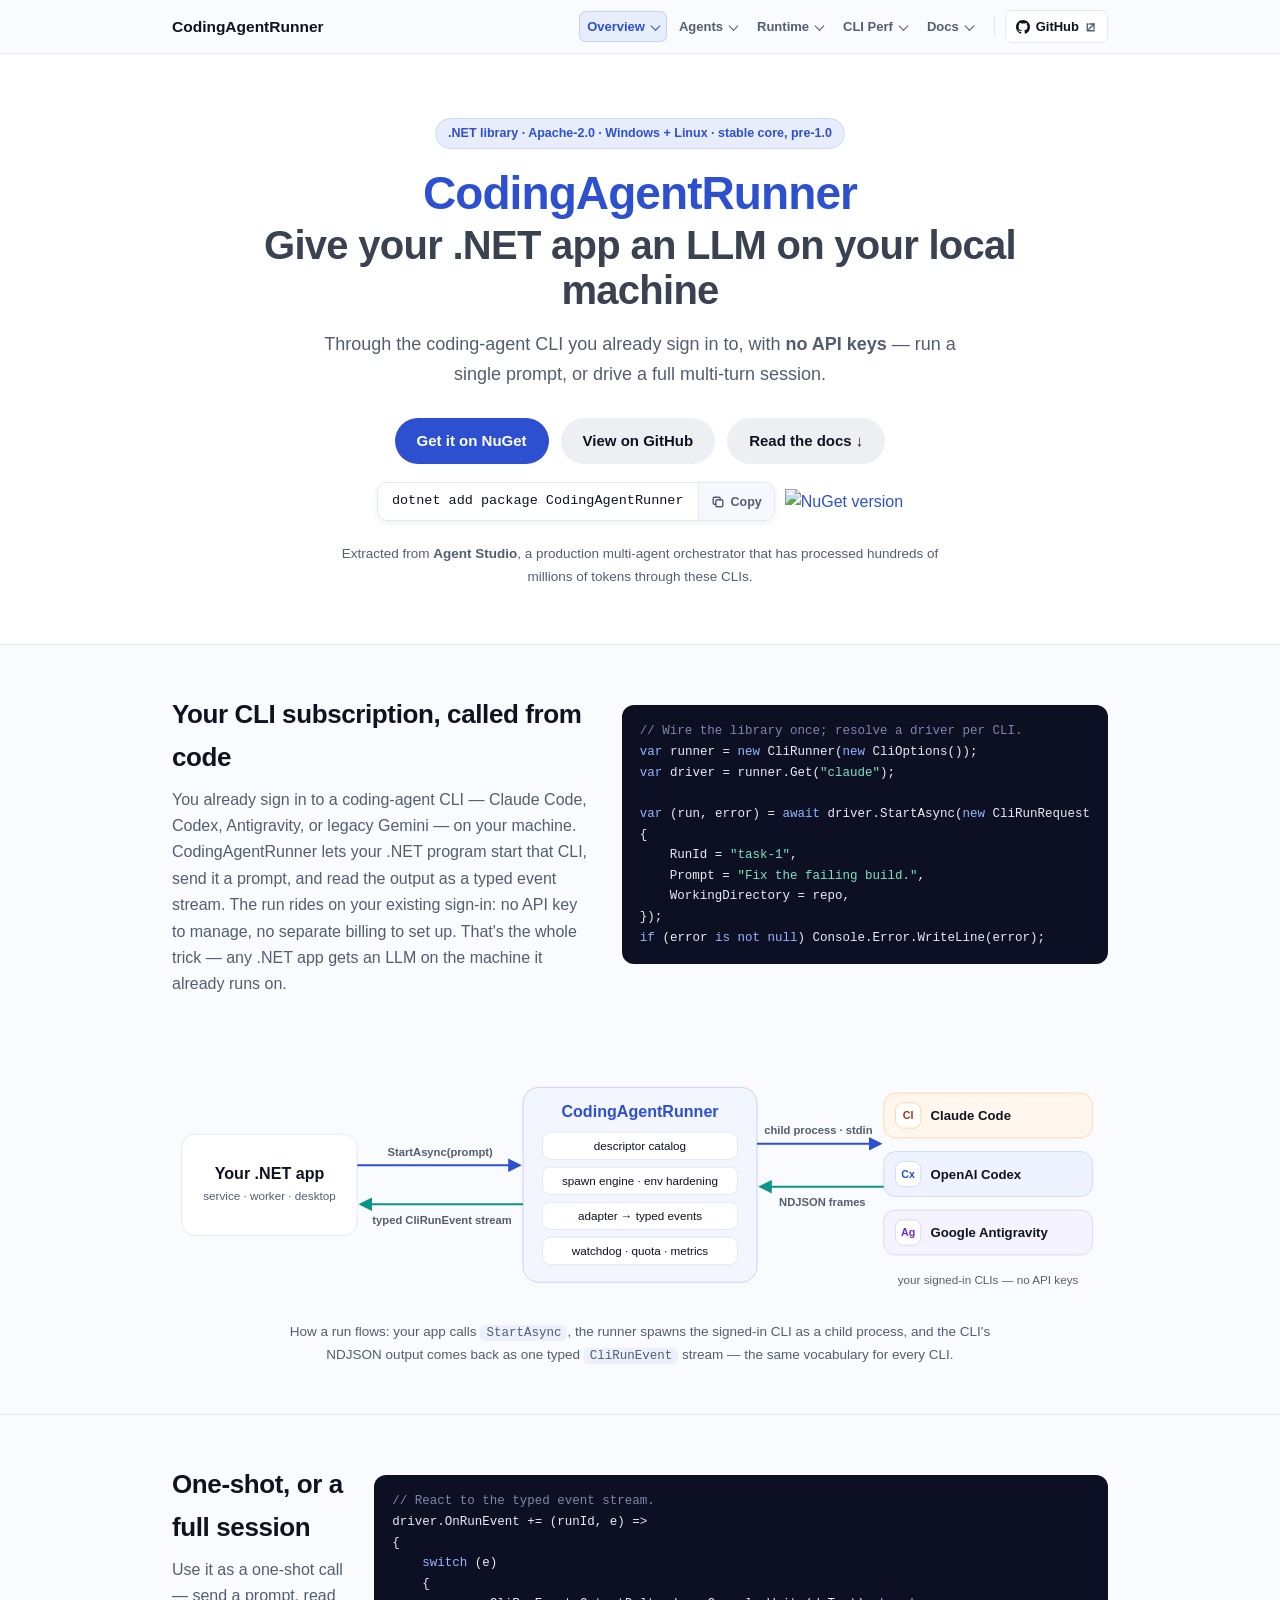
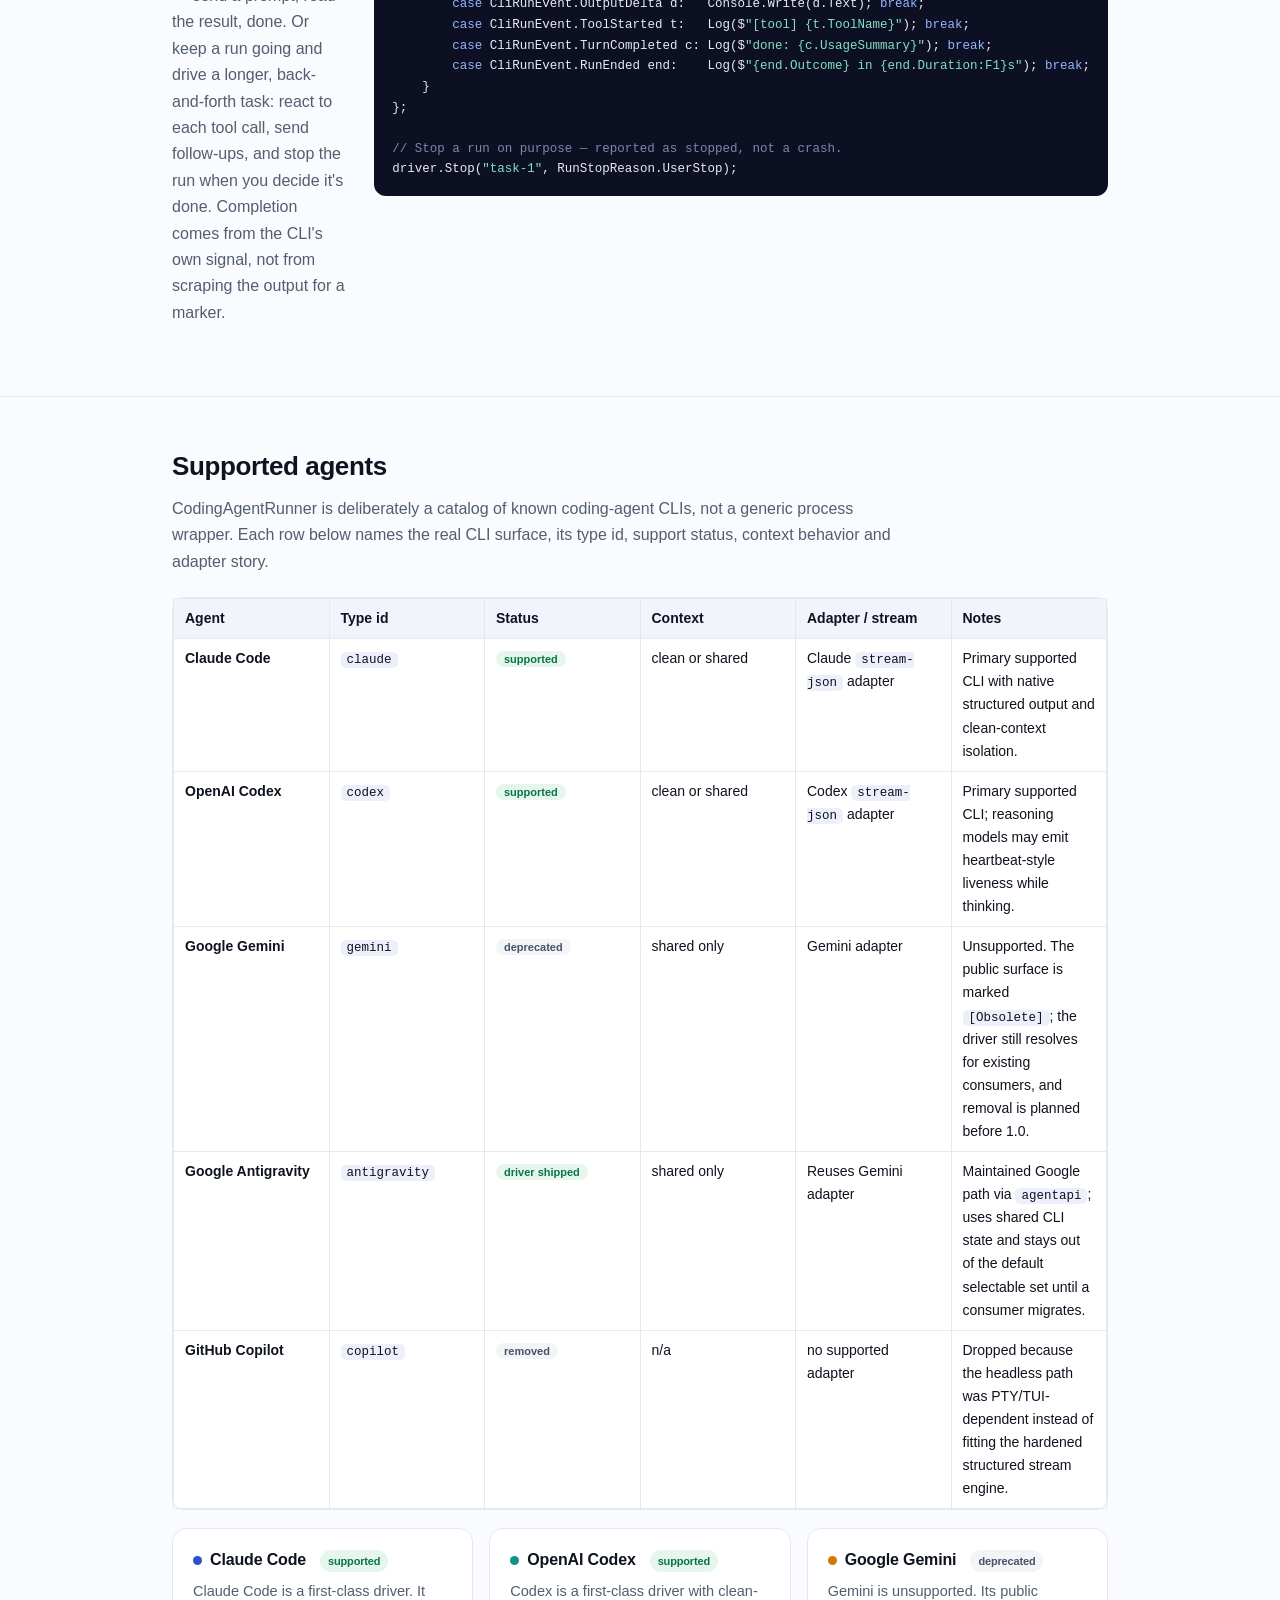
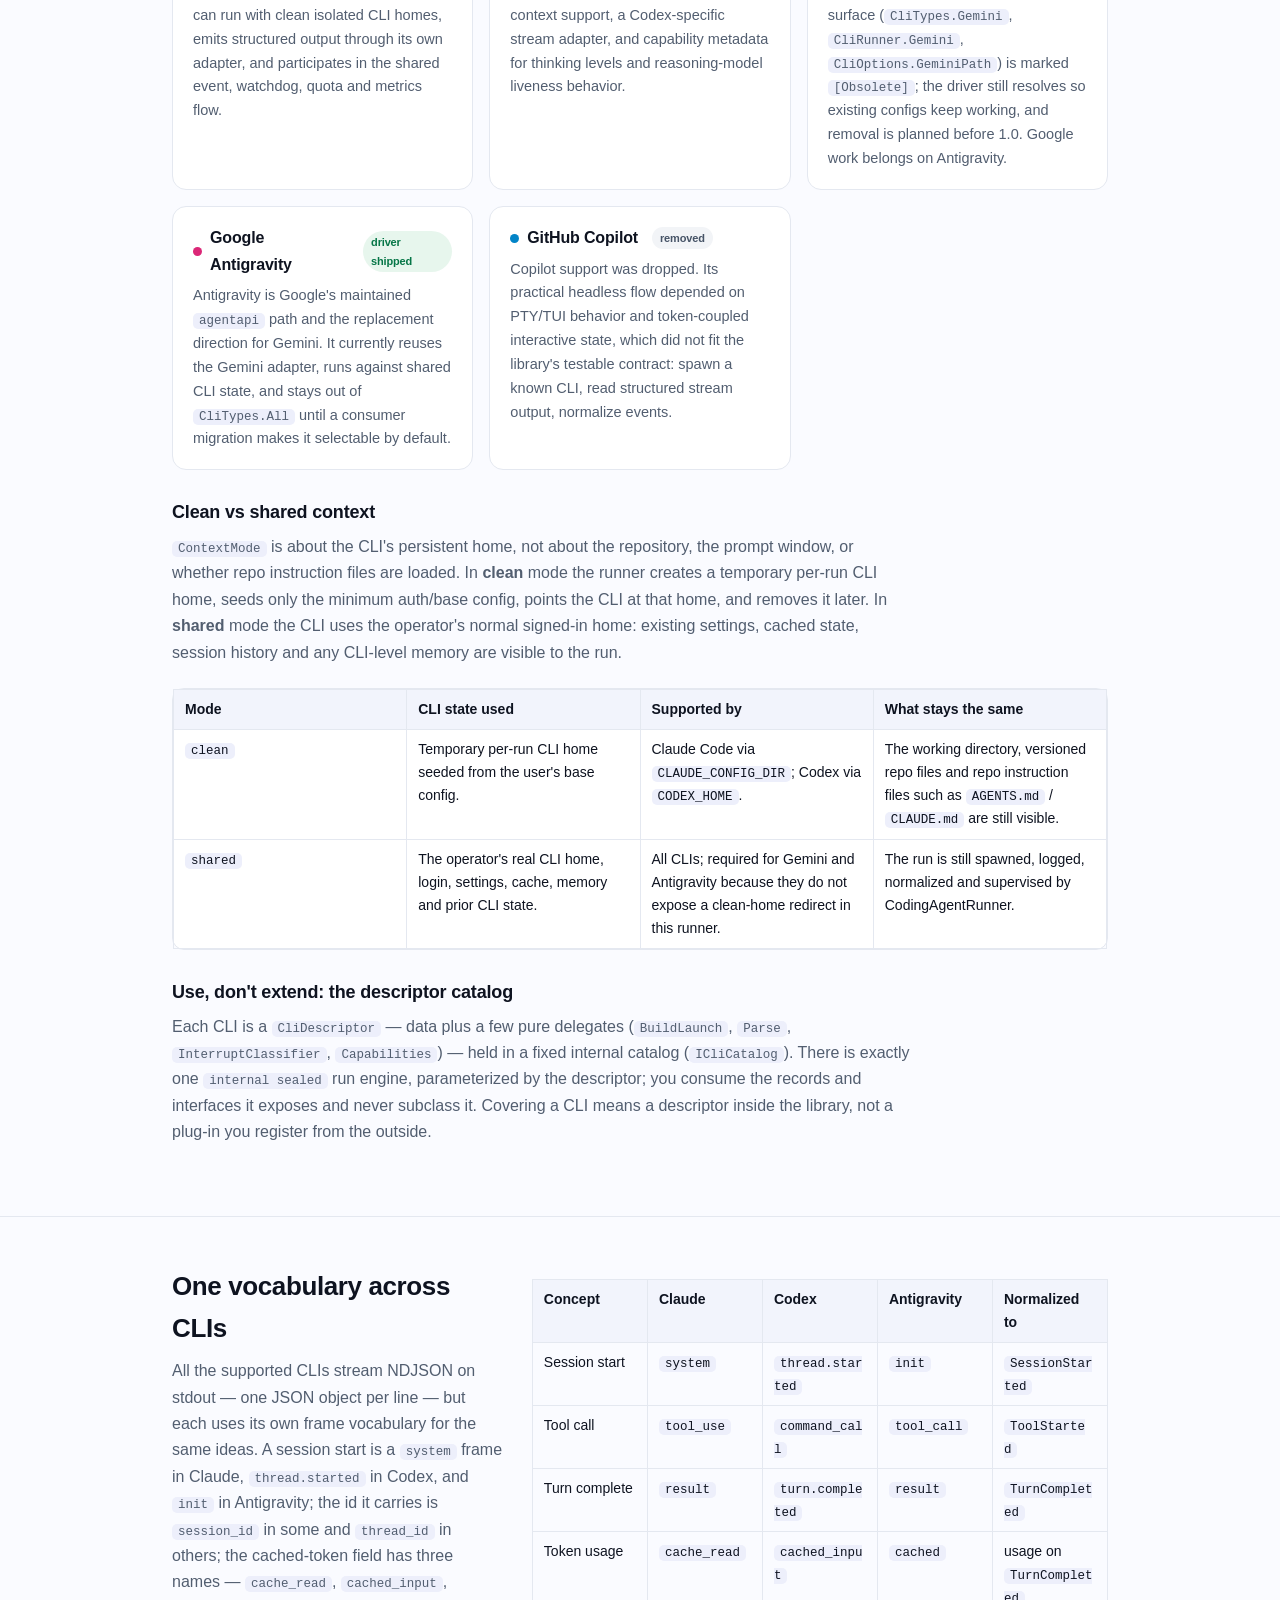
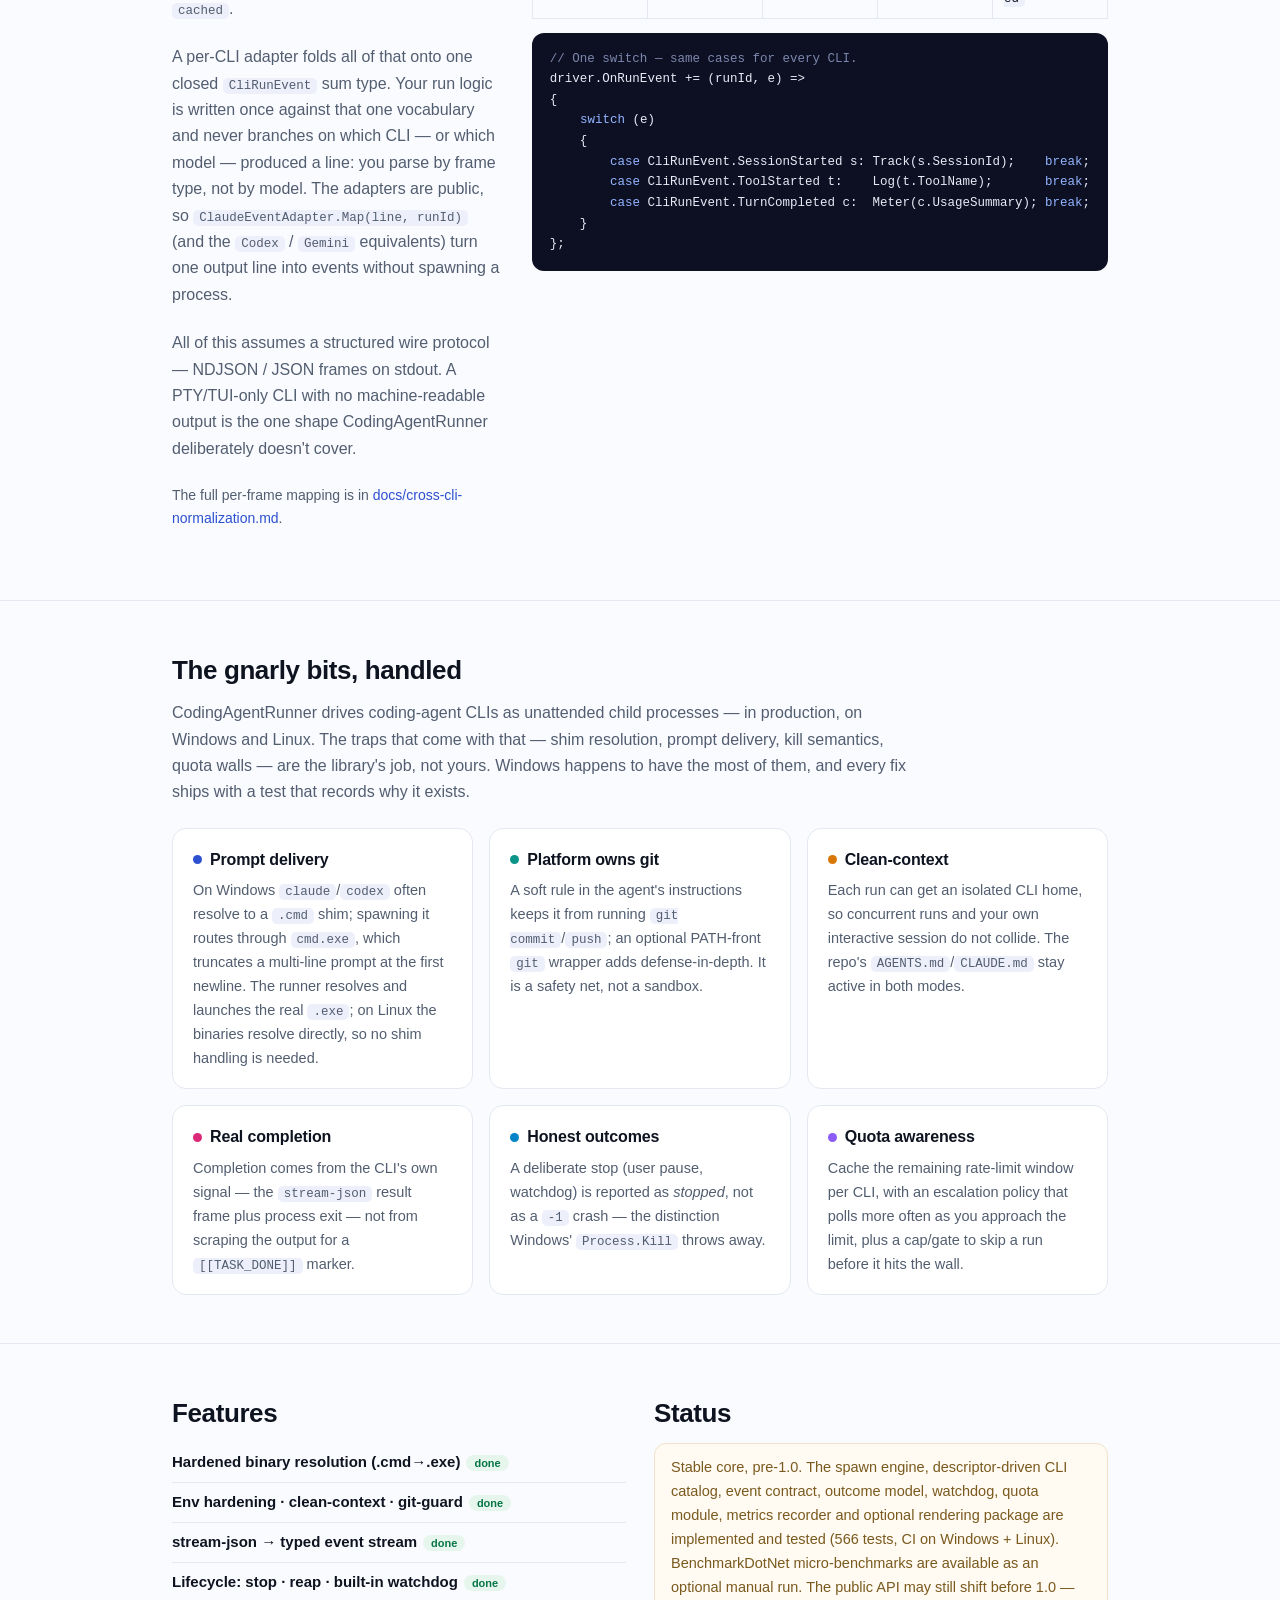
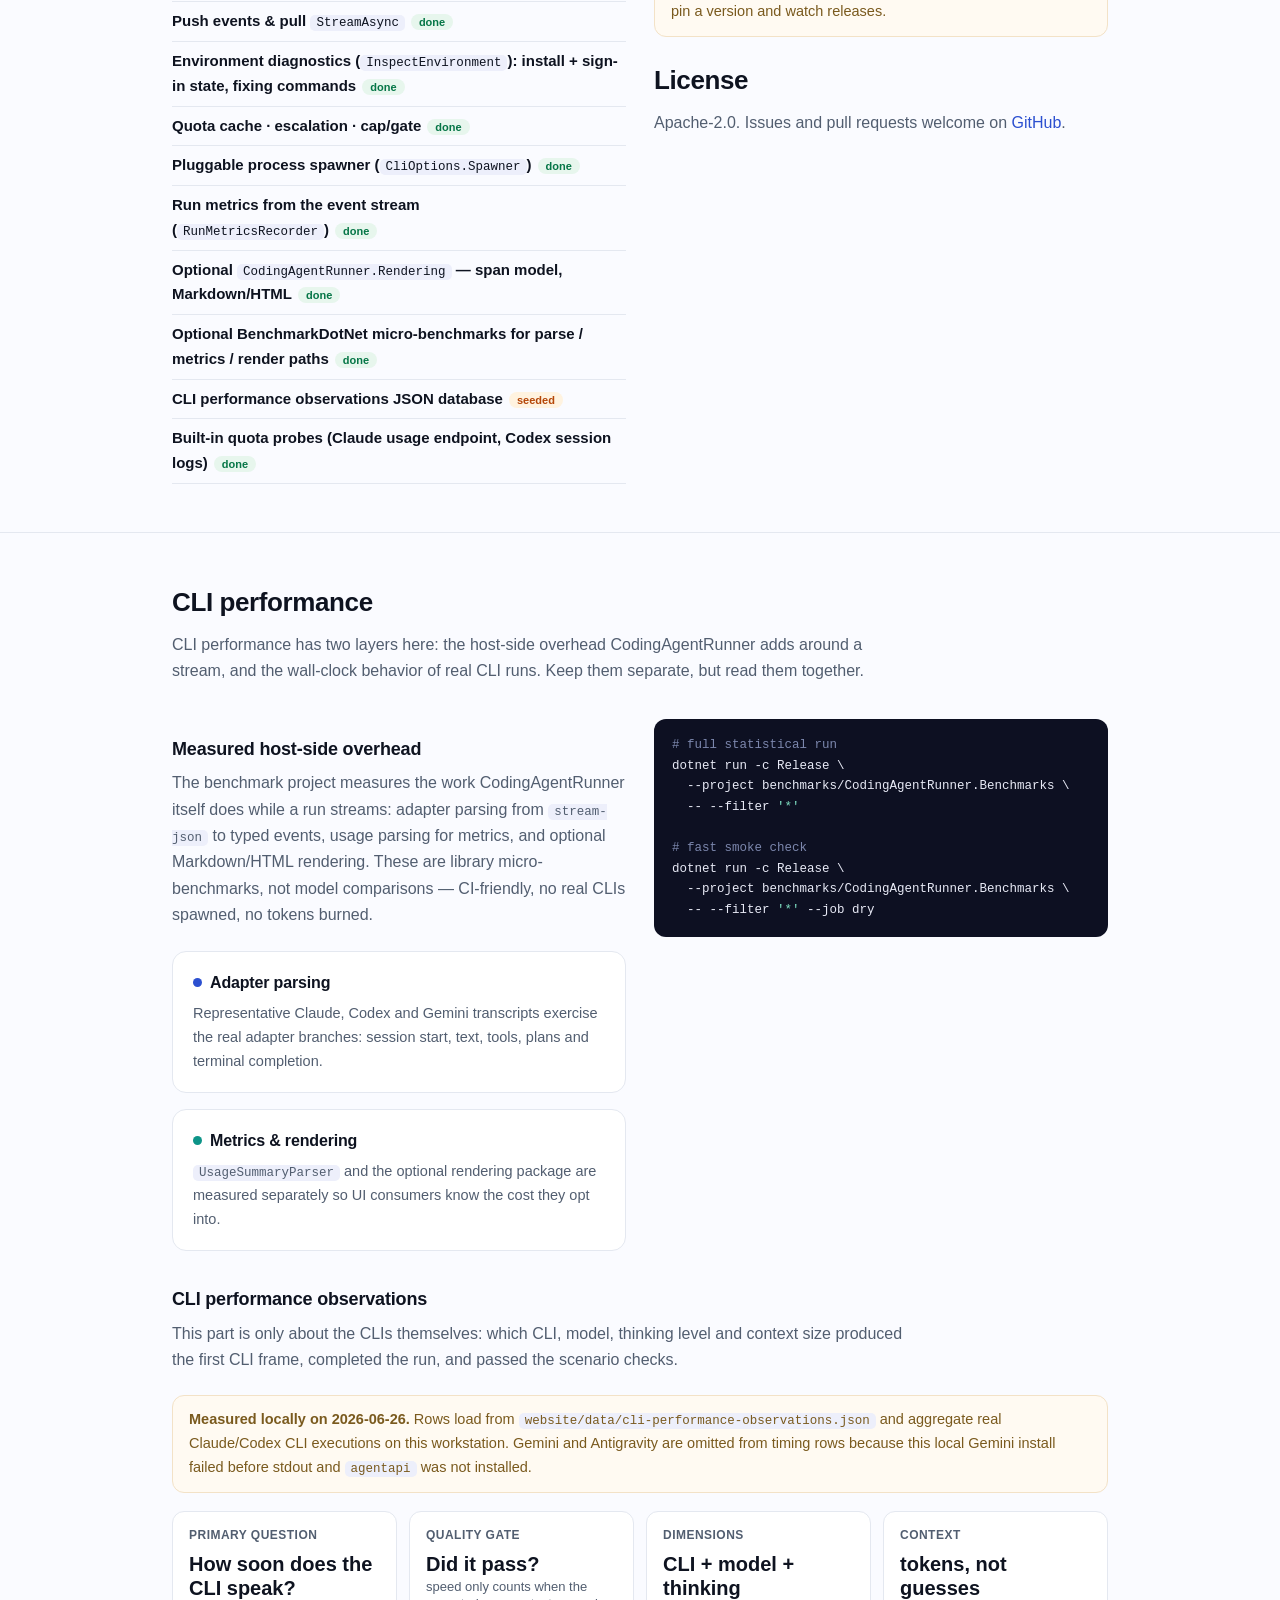
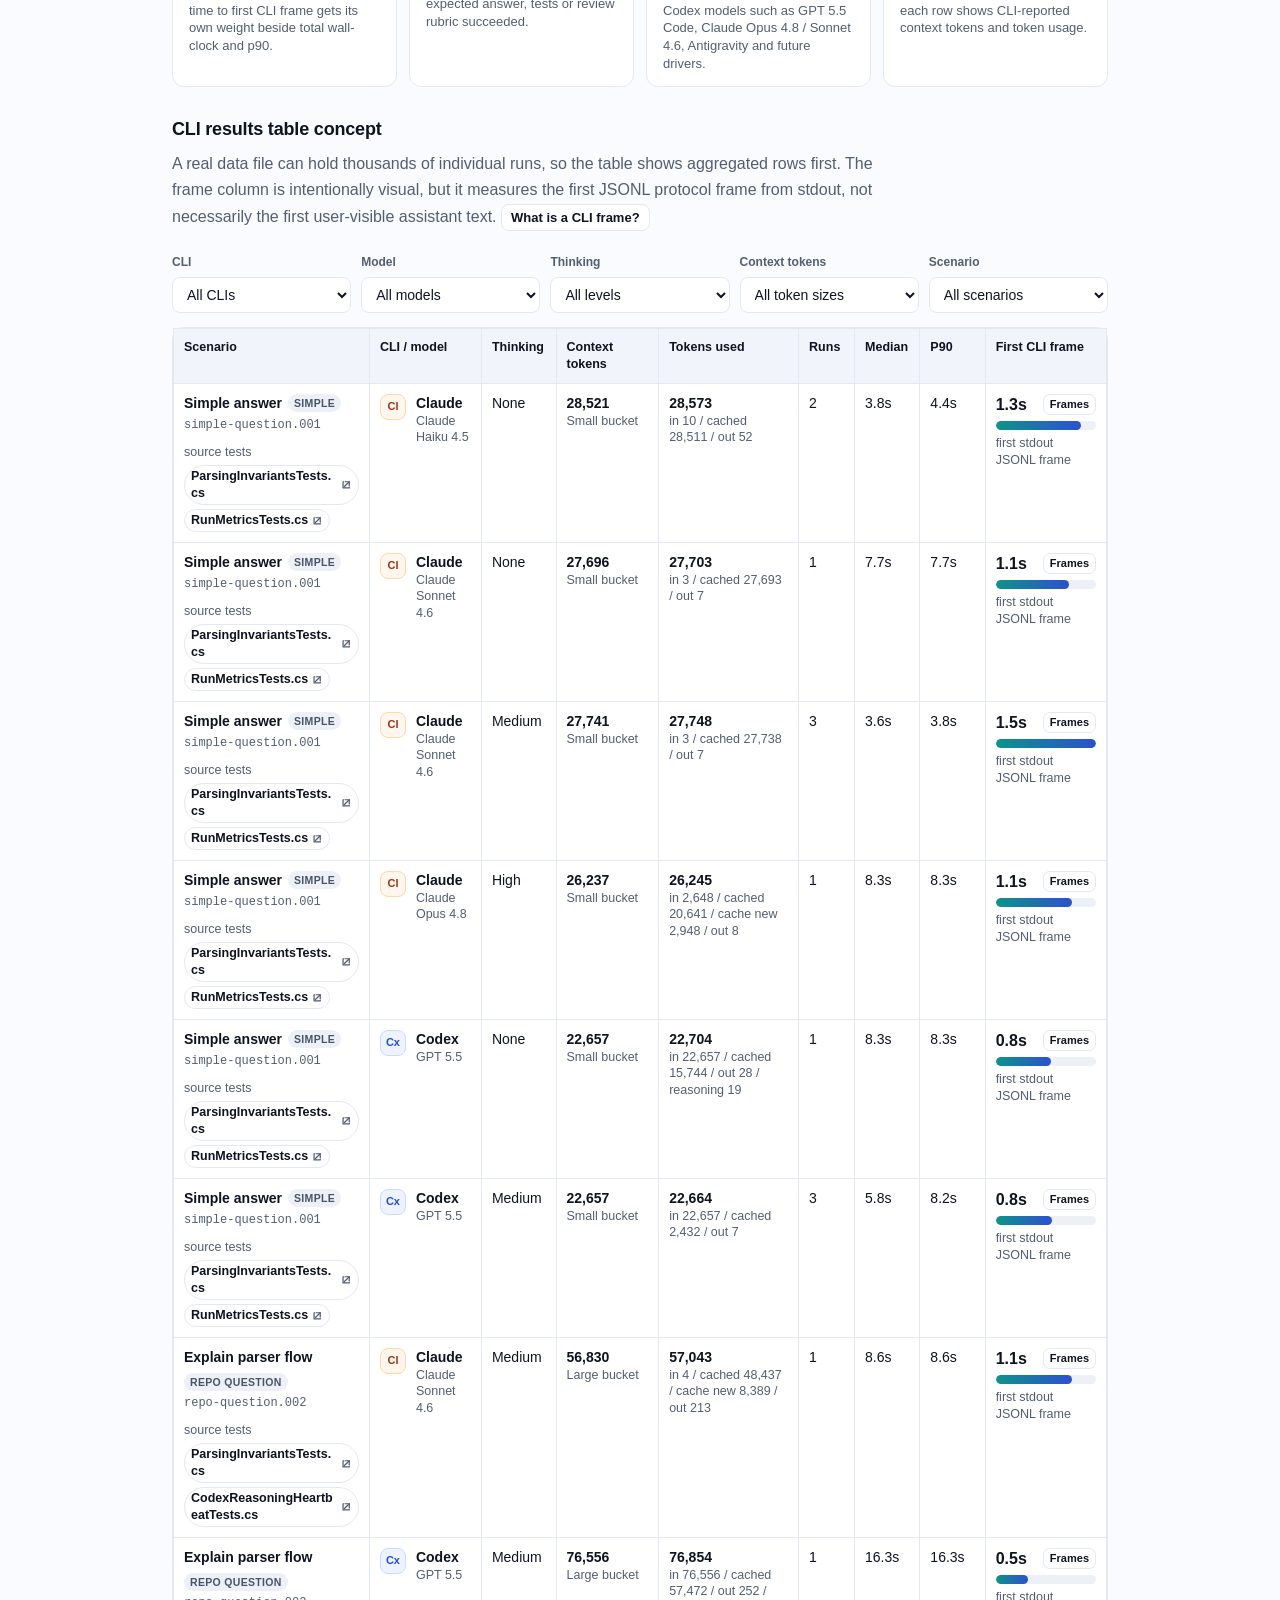
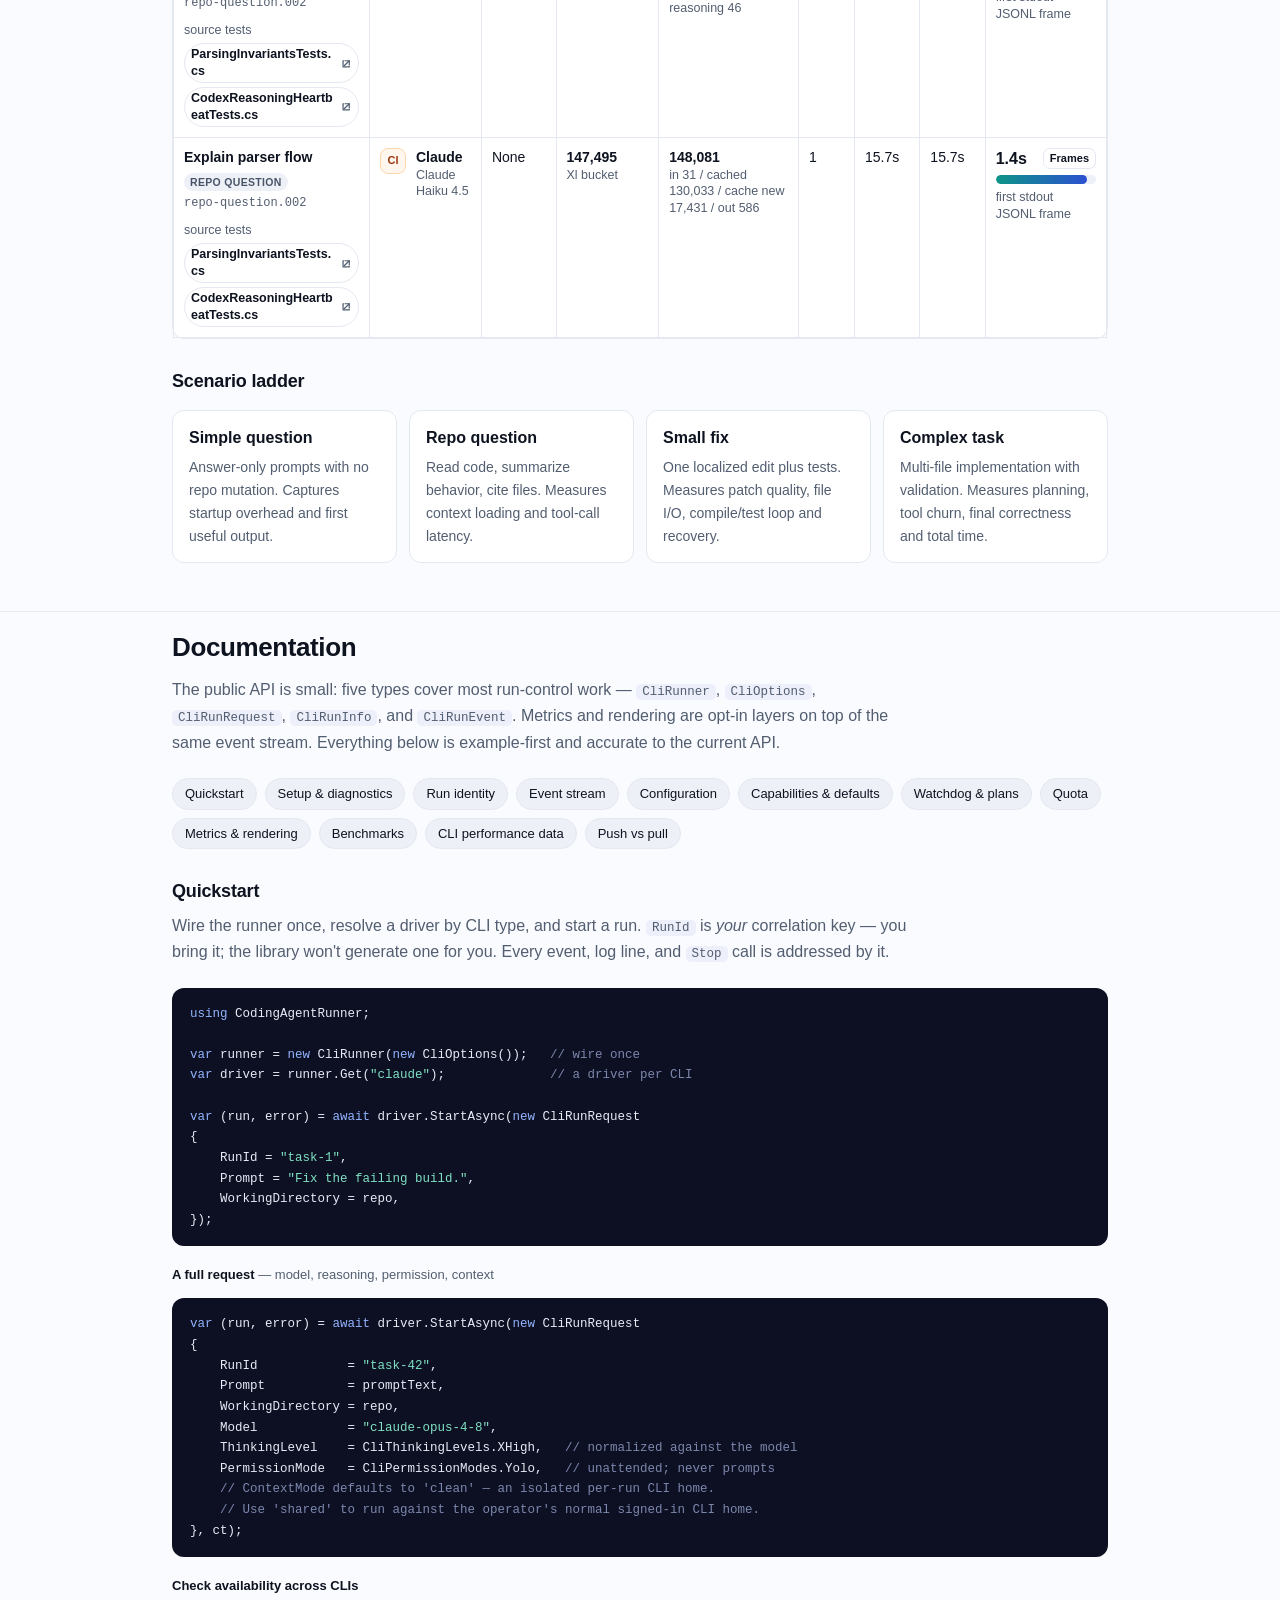
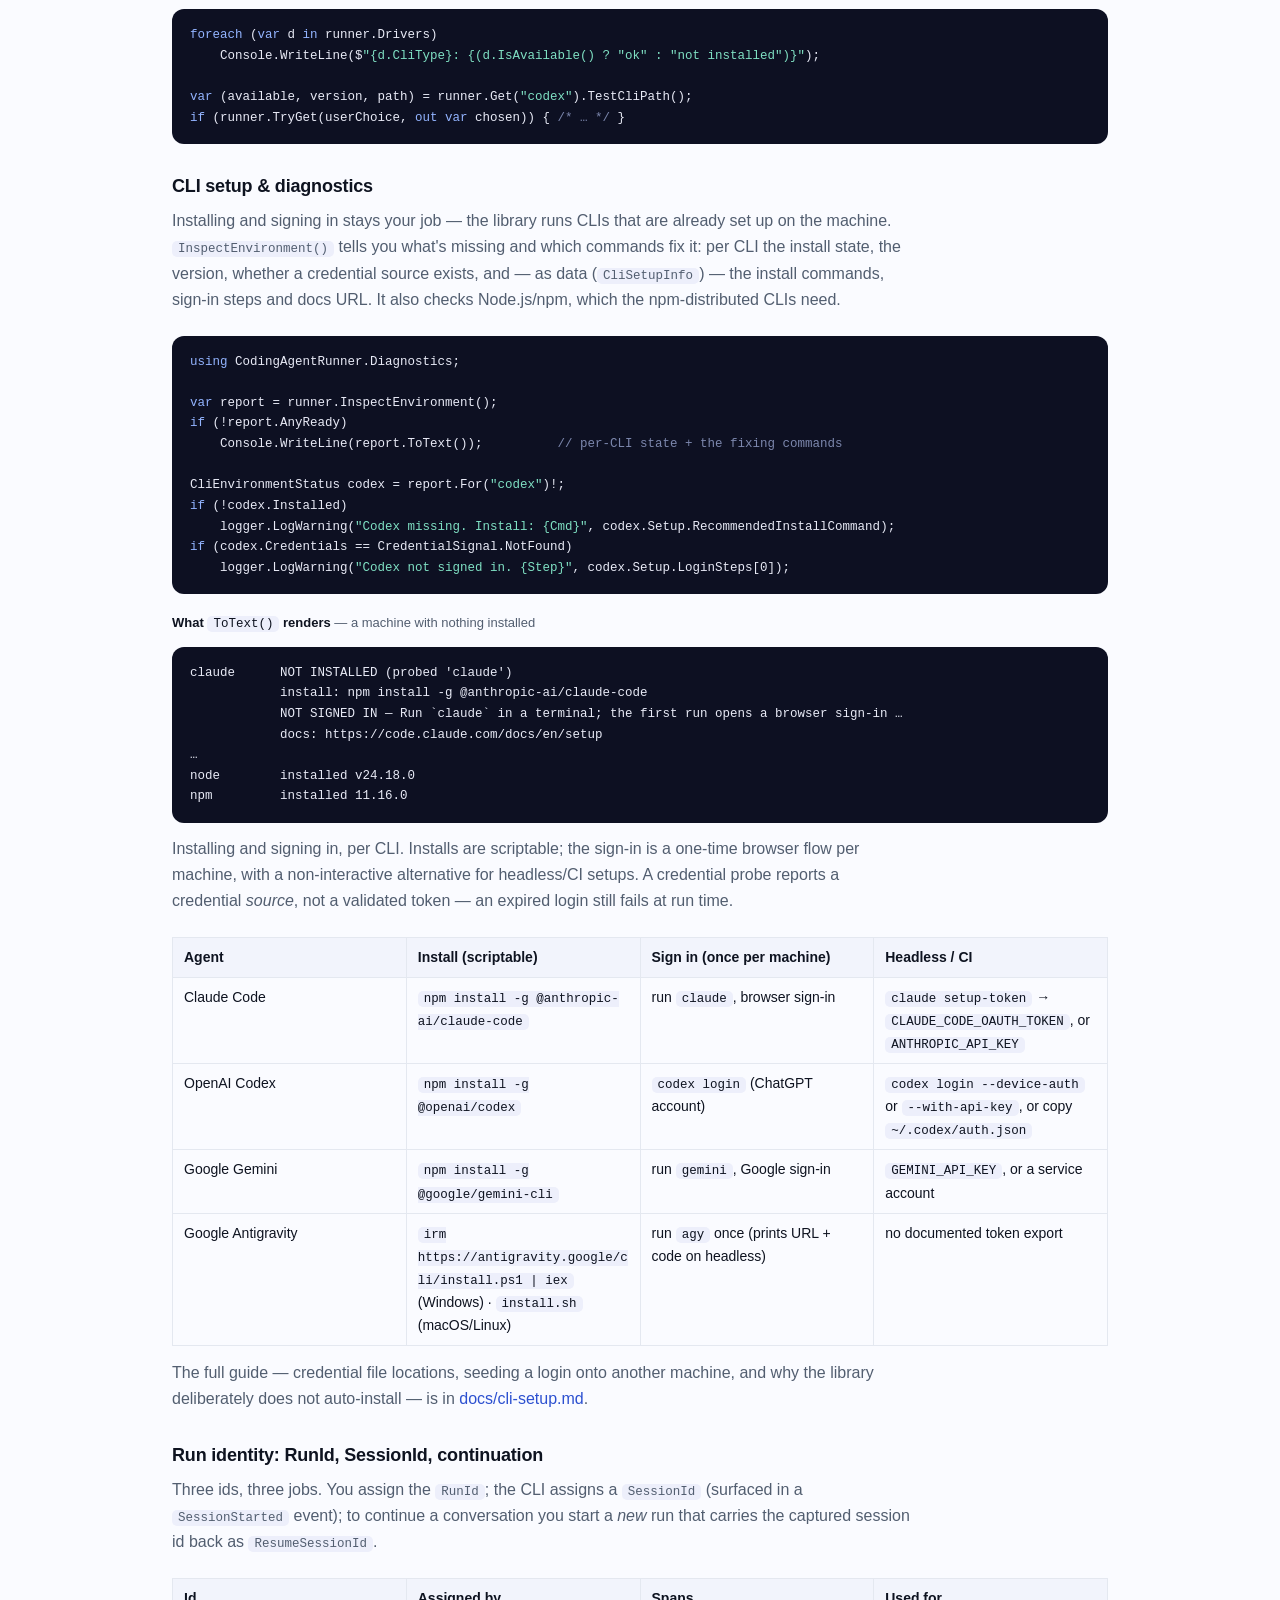
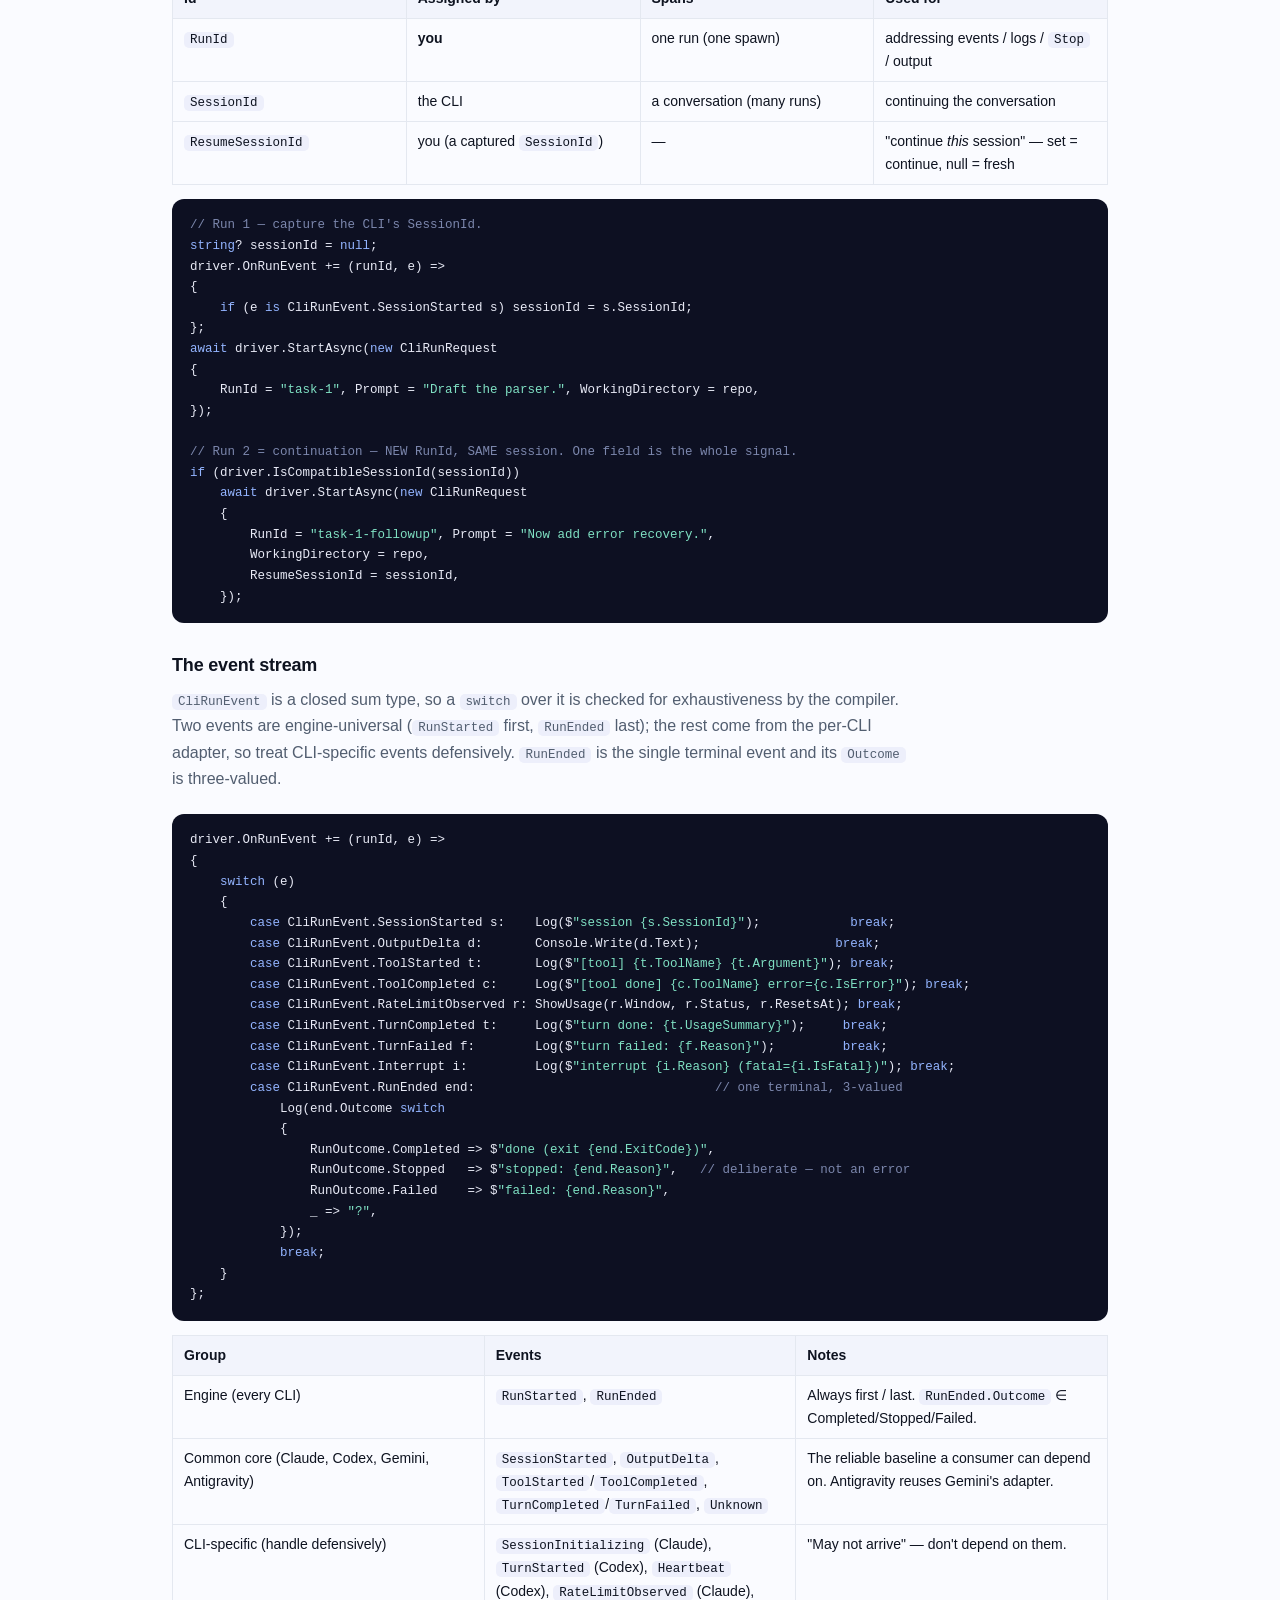
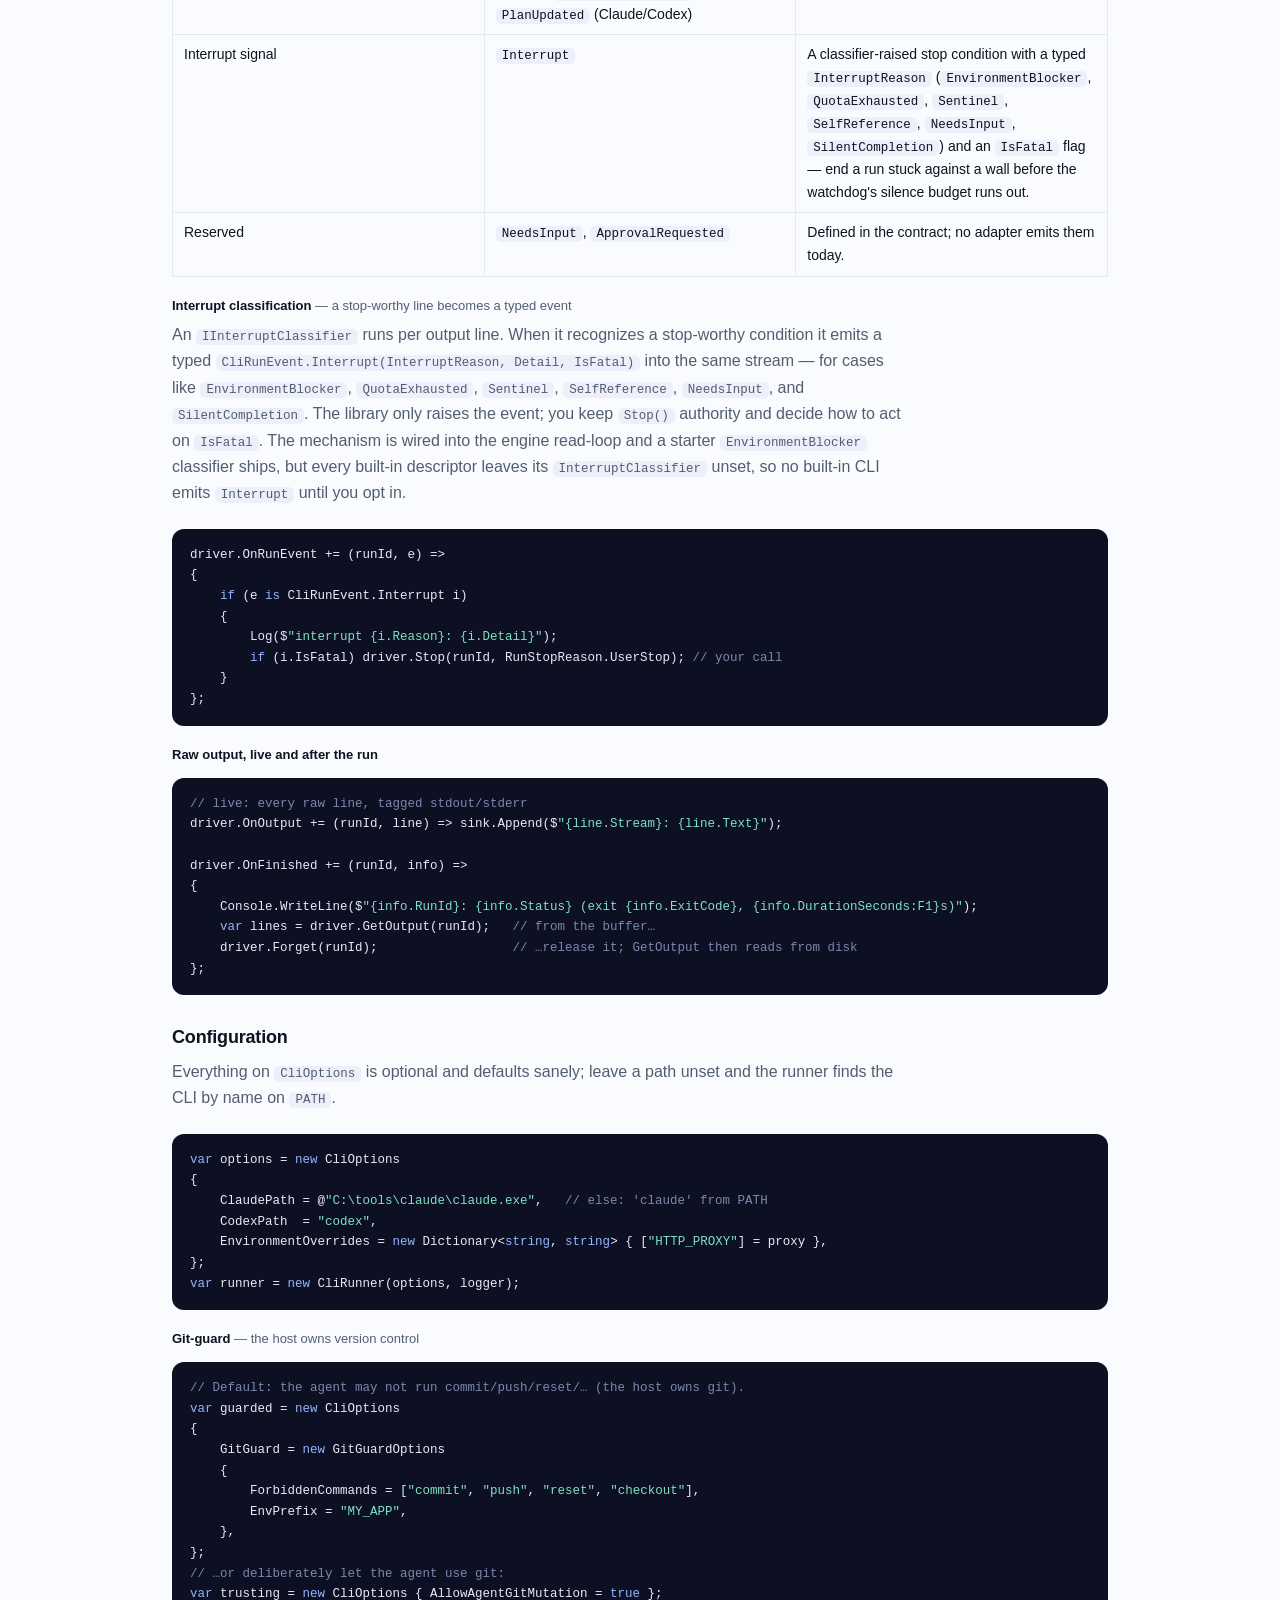
==== commit e2304b1c: "fix(website): redact private machine paths from the observations data The published performance obse" ====
--- a/website/index.html
+++ b/website/index.html
@@ -6,78 +6,105 @@
 <title>CodingAgentRunner — run coding-agent CLIs from your .NET app</title>
 <meta name="description" content="A .NET library that runs coding-agent CLIs (Claude Code, Codex, Antigravity, Gemini) as child processes — using the CLI you already sign in to, with no API keys. Typed event stream, lifecycle, quota, metrics, optional rendering, benchmarks and CLI performance observations. Runs on Windows and Linux." />
 <link rel="canonical" href="https://agent-orchestrator.dev/runner/" />
-<link rel="icon" href="data:image/svg+xml,%3Csvg xmlns='http://www.w3.org/2000/svg' viewBox='0 0 64 64'%3E%3Crect width='64' height='64' rx='14' fill='%232f6df6'/%3E%3Cpath d='M17 21l13 11-13 11' fill='none' stroke='%23fff' stroke-width='6.5' stroke-linecap='round' stroke-linejoin='round'/%3E%3Cpath d='M34 45h14' fill='none' stroke='%23fff' stroke-width='6.5' stroke-linecap='round'/%3E%3C/svg%3E" />
+<link rel="icon" href="data:image/svg+xml,%3Csvg xmlns='http://www.w3.org/2000/svg' viewBox='0 0 64 64'%3E%3Crect width='64' height='64' rx='14' fill='%232c50d0'/%3E%3Cpath d='M17 21l13 11-13 11' fill='none' stroke='%23fff' stroke-width='6.5' stroke-linecap='round' stroke-linejoin='round'/%3E%3Cpath d='M34 45h14' fill='none' stroke='%23fff' stroke-width='6.5' stroke-linecap='round'/%3E%3C/svg%3E" />
 <meta property="og:type" content="website" />
 <meta property="og:url" content="https://agent-orchestrator.dev/runner/" />
 <meta property="og:title" content="CodingAgentRunner — run coding-agent CLIs from your .NET app" />
 <meta property="og:description" content="A .NET library that runs coding-agent CLIs (Claude Code, Codex, Antigravity, Gemini) as child processes — using the CLI you already sign in to, with no API keys. Runs on Windows and Linux." />
 <meta property="og:site_name" content="Agent Orchestrator" />
 <meta name="twitter:card" content="summary" />
+<link rel="preload" href="fonts/space-grotesk-latin.woff2" as="font" type="font/woff2" crossorigin />
+<link rel="preload" href="fonts/inter-latin.woff2" as="font" type="font/woff2" crossorigin />
 <style>
+  /* Self-hosted fonts (SIL OFL 1.1, see fonts/LICENSE.txt) — no third-party requests. */
+  @font-face{font-family:'Inter';font-style:normal;font-weight:400 800;font-display:swap;src:url(fonts/inter-latin.woff2) format('woff2');}
+  @font-face{font-family:'Space Grotesk';font-style:normal;font-weight:500 700;font-display:swap;src:url(fonts/space-grotesk-latin.woff2) format('woff2');}
+  @font-face{font-family:'JetBrains Mono';font-style:normal;font-weight:400 700;font-display:swap;src:url(fonts/jetbrains-mono-latin.woff2) format('woff2');}
   :root{
-    --fg:#10151c;--muted:#5b6573;--line:#e6e9ee;--accent:#2f6df6;--accent2:#7c3aed;
-    --bg:#fbfcfe;--card:#fff;--code:#0f1115;--codefg:#e6e9ef;--ok:#067647;--warn:#b54708;
+    --fg:#0e1320;--muted:#525e70;--line:#e4e8f0;
+    --accent:#2c50d0;--accent2:#8b5cf6;--accent3:#db2777;
+    --teal:#0d9488;--amber:#d97706;--sky:#0284c7;
+    --bg:#fafbff;--card:#fff;--code:#0d1022;--codefg:#e8eaf6;--ok:#067647;--warn:#b54708;
+    --sans:'Inter',-apple-system,'Segoe UI',Roboto,Helvetica,Arial,sans-serif;
+    --display:'Space Grotesk','Inter',-apple-system,'Segoe UI',Roboto,Helvetica,Arial,sans-serif;
+    --mono:'JetBrains Mono',ui-monospace,Consolas,monospace;
   }
   *{box-sizing:border-box;}
   html{scroll-behavior:smooth;}
-  body{margin:0;background:var(--bg);color:var(--fg);font:16px/1.65 -apple-system,Segoe UI,Roboto,Helvetica,Arial,sans-serif;-webkit-font-smoothing:antialiased;}
+  body{margin:0;background:var(--bg);color:var(--fg);font:16px/1.65 var(--sans);-webkit-font-smoothing:antialiased;}
+  ::selection{background:#c9d4f8;}
   a{color:var(--accent);text-decoration:none;} a:hover{text-decoration:underline;}
   .wrap{max-width:980px;margin:0 auto;padding:0 22px;}
-  code{background:#eef1f5;padding:1px 6px;border-radius:5px;font:13px/1.5 ui-monospace,Consolas,monospace;}
-  pre{background:var(--code);color:var(--codefg);padding:16px 18px;border-radius:12px;overflow:auto;font:13px/1.6 ui-monospace,Consolas,monospace;}
+  code{background:#edeffb;padding:1px 6px;border-radius:5px;font:12.5px/1.5 var(--mono);}
+  pre{background:var(--code);color:var(--codefg);padding:16px 18px;border-radius:12px;overflow:auto;font:12.5px/1.65 var(--mono);}
   pre code{background:none;padding:0;}
-  pre .c{color:#7f8a9b;} pre .k{color:#79b8ff;} pre .s{color:#9ecbff;} pre .t{color:#c8a8ff;}
+  pre .c{color:#7c87ad;} pre .k{color:#93b4ff;} pre .s{color:#7fe0c3;} pre .t{color:#c8a8ff;}
   /* top navigation */
-  .site-nav{position:sticky;top:0;z-index:20;background:rgba(251,252,254,.94);border-bottom:1px solid var(--line);backdrop-filter:saturate(140%) blur(10px);}
+  .site-nav{position:sticky;top:0;z-index:20;background:rgba(250,251,255,.92);border-bottom:1px solid var(--line);backdrop-filter:saturate(140%) blur(10px);}
   .site-nav .wrap{display:flex;align-items:center;justify-content:space-between;gap:18px;padding-top:10px;padding-bottom:10px;}
-  .brand{font-weight:800;color:var(--fg);letter-spacing:0;font-size:15px;}
+  .brand{font-family:var(--display);font-weight:700;color:var(--fg);letter-spacing:0;font-size:15.5px;}
   .brand:hover{text-decoration:none;color:var(--fg);}
   .nav-links{display:flex;align-items:center;justify-content:flex-end;gap:4px;flex-wrap:wrap;}
   .nav-links a{color:var(--muted);font-size:13px;font-weight:650;padding:5px 8px;border-radius:7px;}
-  .nav-links a:hover{background:#eef1f5;color:var(--fg);text-decoration:none;}
-  .nav-links a.is-active{background:#e8f0ff;color:var(--accent);box-shadow:inset 0 0 0 1px #c9dcff;text-decoration:none;}
+  .nav-links a:hover{background:#eef0fa;color:var(--fg);text-decoration:none;}
+  .nav-links a.is-active{background:#e8edfc;color:var(--accent);box-shadow:inset 0 0 0 1px #c6d2f7;text-decoration:none;}
   .nav-menu{position:relative;}
   .nav-menu summary{list-style:none;cursor:pointer;color:var(--muted);font-size:13px;font-weight:650;padding:5px 22px 5px 8px;border-radius:7px;position:relative;}
   .nav-menu summary::-webkit-details-marker{display:none;}
   .nav-menu summary:after{content:"";position:absolute;right:8px;top:50%;width:6px;height:6px;border-right:1.6px solid currentColor;border-bottom:1.6px solid currentColor;transform:translateY(-65%) rotate(45deg);}
   .nav-menu[open] summary:after{transform:translateY(-35%) rotate(225deg);}
-  .nav-menu summary:hover,.nav-menu[open] summary{background:#eef1f5;color:var(--fg);}
-  .nav-menu.is-active summary{background:#e8f0ff;color:var(--accent);box-shadow:inset 0 0 0 1px #c9dcff;}
+  .nav-menu summary:hover,.nav-menu[open] summary{background:#eef0fa;color:var(--fg);}
+  .nav-menu.is-active summary{background:#e8edfc;color:var(--accent);box-shadow:inset 0 0 0 1px #c6d2f7;}
   .nav-menu-panel{position:absolute;top:calc(100% + 8px);left:0;z-index:30;min-width:230px;background:#fff;border:1px solid var(--line);border-radius:10px;box-shadow:0 14px 30px rgba(16,21,28,.14);padding:7px;display:grid;gap:2px;}
   .nav-menu-panel a{display:block;color:var(--fg);font-size:13px;font-weight:550;line-height:1.3;padding:7px 9px;border-radius:7px;}
-  .nav-menu-panel a:hover{background:#f3f5f9;text-decoration:none;}
-  .nav-menu-panel a.is-active{background:#e8f0ff;color:var(--accent);box-shadow:none;}
+  .nav-menu-panel a:hover{background:#f2f4fc;text-decoration:none;}
+  .nav-menu-panel a.is-active{background:#e8edfc;color:var(--accent);box-shadow:none;}
   .nav-separator{width:1px;height:20px;background:var(--line);margin:0 6px 0 9px;}
   .nav-links a.external-link{display:inline-flex;align-items:center;gap:6px;border:1px solid var(--line);background:#fff;color:var(--fg);padding:5px 10px;}
-  .nav-links a.external-link:hover{border-color:#c8cfdb;background:#f7f9fc;color:var(--fg);}
+  .nav-links a.external-link:hover{border-color:#b3c2f2;background:#f7f9fc;color:var(--fg);}
   .nav-icon{width:14px;height:14px;flex:0 0 auto;}
   .external-icon{width:12px;height:12px;flex:0 0 auto;color:var(--muted);}
   @media(max-width:760px){.site-nav .wrap{align-items:flex-start;flex-direction:column;gap:7px}.nav-links{justify-content:flex-start}.nav-links a{padding-left:0;padding-right:10px}.nav-menu summary{padding-left:0}.nav-menu-panel{position:static;min-width:100%;box-shadow:none;margin:4px 0 4px;padding:5px}.nav-separator{display:none}.nav-links a.external-link{padding-left:10px}}
   /* hero */
-  header.hero{background:radial-gradient(1100px 380px at 50% -120px,#eef2ff 0,transparent 70%);border-bottom:1px solid var(--line);padding:64px 0 52px;text-align:center;}
-  .badge{display:inline-block;font-size:12.5px;font-weight:600;color:var(--accent);background:#eef3ff;border:1px solid #dbe6ff;padding:4px 12px;border-radius:999px;margin-bottom:18px;}
-  h1{font-size:42px;line-height:1.1;letter-spacing:-1px;margin:0 0 14px;}
-  h1 .grad{background:linear-gradient(90deg,var(--accent),var(--accent2));-webkit-background-clip:text;background-clip:text;color:transparent;}
-  .tag{font-size:19px;color:var(--muted);max-width:700px;margin:0 auto 26px;}
+  header.hero{background:#fff;border-bottom:1px solid var(--line);padding:64px 0 56px;text-align:center;}
+  .badge{display:inline-block;font-size:12.5px;font-weight:600;color:var(--accent);background:#e8edfc;border:1px solid #cdd8f8;padding:4px 12px;border-radius:999px;margin-bottom:20px;}
+  h1{font-family:var(--display);font-size:46px;line-height:1.08;letter-spacing:-.02em;font-weight:700;color:var(--accent);margin:0 0 4px;}
+  .tag-lead{font-family:var(--display);font-size:40px;line-height:1.12;letter-spacing:-.018em;font-weight:700;color:#3a4150;max-width:760px;margin:0 auto 18px;}
+  .tag{font-size:18px;color:var(--muted);max-width:680px;margin:0 auto 28px;}
   .btns{display:flex;gap:12px;justify-content:center;flex-wrap:wrap;}
-  .btn{display:inline-block;padding:11px 20px;border-radius:10px;font-weight:600;font-size:15px;}
-  .btn.primary{background:var(--accent);color:#fff;} .btn.primary:hover{background:#1f5ae0;text-decoration:none;}
-  .btn.ghost{background:#fff;border:1px solid var(--line);color:var(--fg);} .btn.ghost:hover{border-color:#c8cfdb;text-decoration:none;}
+  .btn{display:inline-block;padding:11px 22px;border-radius:999px;font-weight:650;font-size:15px;}
+  .btn.primary{background:var(--accent);color:#fff;} .btn.primary:hover{background:#2343b8;text-decoration:none;}
+  .btn.ghost{background:#edeff3;border:0;color:var(--fg);} .btn.ghost:hover{background:#e2e5ec;text-decoration:none;}
   .provenance{margin:22px auto 0;max-width:640px;font-size:13.5px;color:var(--muted);}
+  /* copyable install command, nuget.org style */
+  .install-row{margin-top:18px;display:flex;gap:10px;justify-content:center;align-items:center;flex-wrap:wrap;}
+  .install-bar{display:inline-flex;align-items:stretch;background:#fff;border:1px solid var(--line);border-radius:10px;box-shadow:0 2px 10px rgba(16,21,40,.06);overflow:hidden;}
+  .install-bar code{display:flex;align-items:center;background:none;border-radius:0;padding:9px 14px;font:13.5px/1.4 var(--mono);color:var(--fg);}
+  .copy-btn{display:inline-flex;align-items:center;gap:6px;border:0;border-left:1px solid var(--line);background:#f7f8fd;color:var(--muted);font:600 12.5px/1 var(--sans);padding:0 12px;cursor:pointer;}
+  .copy-btn:hover{background:#e8edfc;color:var(--accent);}
+  .copy-btn.copied,.copy-btn.copied:hover{background:#e7f6ed;color:var(--ok);}
+  .copy-btn svg{width:14px;height:14px;flex:0 0 auto;}
   /* sections */
   section{padding:48px 0;border-bottom:1px solid var(--line);scroll-margin-top:72px;}
   #benchmark-overview{scroll-margin-top:72px;margin:20px 0 34px;}
   h2[id],h3[id]{scroll-margin-top:72px;}
-  h2{font-size:25px;letter-spacing:-.4px;margin:0 0 8px;}
-  h3{font-size:18px;letter-spacing:-.2px;margin:28px 0 6px;}
+  h2{font-family:var(--display);font-size:26px;letter-spacing:-.015em;font-weight:700;margin:0 0 8px;}
+  h3{font-family:var(--display);font-size:18px;letter-spacing:-.01em;font-weight:600;margin:28px 0 6px;}
   .lead{color:var(--muted);max-width:740px;margin:0 0 22px;}
   .cards{display:grid;grid-template-columns:repeat(auto-fit,minmax(260px,1fr));gap:16px;}
   .card{background:var(--card);border:1px solid var(--line);border-radius:14px;padding:18px 20px;}
   .card h3{margin:0 0 6px;font-size:16px;display:flex;align-items:center;gap:8px;}
   .card p{margin:0;color:var(--muted);font-size:14.5px;}
-  .dot{width:9px;height:9px;border-radius:50%;display:inline-block;background:var(--accent);}
+  .dot{width:9px;height:9px;border-radius:50%;display:inline-block;flex:0 0 auto;background:var(--accent);}
+  /* Fixed categorical order per card grid (validated: indigo, teal, amber, pink, sky, violet). */
+  .cards .card:nth-child(6n+1) .dot{background:var(--accent);}
+  .cards .card:nth-child(6n+2) .dot{background:var(--teal);}
+  .cards .card:nth-child(6n+3) .dot{background:var(--amber);}
+  .cards .card:nth-child(6n+4) .dot{background:var(--accent3);}
+  .cards .card:nth-child(6n+5) .dot{background:var(--sky);}
+  .cards .card:nth-child(6n+6) .dot{background:var(--accent2);}
   .two{display:grid;grid-template-columns:1fr 1fr;gap:28px;align-items:start;}
-  @media(max-width:760px){.two{grid-template-columns:1fr;} h1{font-size:34px;}}
+  @media(max-width:760px){.two{grid-template-columns:1fr;} h1{font-size:34px;} .tag-lead{font-size:29px;}}
   ul.feat{list-style:none;padding:0;margin:0;} ul.feat li{padding:7px 0;border-bottom:1px solid var(--line);font-size:15px;}
   ul.feat li b{font-weight:600;}
   .pill{font-size:11px;font-weight:700;border-radius:999px;padding:2px 8px;margin-left:6px;}
@@ -88,17 +115,18 @@
   .kpi-grid{display:grid;grid-template-columns:repeat(auto-fit,minmax(180px,1fr));gap:12px;margin:18px 0;}
   .kpi{background:#fff;border:1px solid var(--line);border-radius:12px;padding:14px 16px;}
   .kpi span{display:block;color:var(--muted);font-size:12px;font-weight:700;text-transform:uppercase;letter-spacing:.04em;}
-  .kpi strong{display:block;font-size:20px;line-height:1.2;margin:6px 0 2px;}
+  .kpi strong{display:block;font-family:var(--display);font-size:20px;line-height:1.2;margin:6px 0 2px;}
   .kpi small{display:block;color:var(--muted);font-size:13px;line-height:1.35;}
   .controlbar{display:grid;grid-template-columns:repeat(5,minmax(0,1fr));gap:10px;margin:18px 0 14px;}
   .controlbar label{display:block;color:var(--muted);font-size:12px;font-weight:700;}
-  .controlbar select{width:100%;margin-top:4px;border:1px solid var(--line);border-radius:8px;background:#fff;color:var(--fg);font:14px/1.4 -apple-system,Segoe UI,Roboto,Helvetica,Arial,sans-serif;padding:8px 10px;}
+  .controlbar select{width:100%;margin-top:4px;border:1px solid var(--line);border-radius:8px;background:#fff;color:var(--fg);font:14px/1.4 var(--sans);padding:8px 10px;}
   .table-wrap{overflow-x:visible;border:1px solid var(--line);border-radius:12px;background:#fff;margin-top:10px;}
   .table-wrap table{margin:0;width:100%;min-width:0;table-layout:fixed;}
   .table-wrap .pill{margin-left:0;}
   .perf-table-wrap{overflow:visible;}
   .perf-table-wrap table{width:100%;min-width:0;table-layout:fixed;}
   .perf-table th,.perf-table td{padding:clamp(6px,1vw,10px);font-size:clamp(12px,1.2vw,14px);line-height:1.35;overflow-wrap:anywhere;}
+  .perf-table th{font-size:12.5px;overflow-wrap:normal;}
   .perf-table .perf-col-scenario{width:21%;}
   .perf-table .perf-col-model{width:12%;}
   .perf-table .perf-col-thinking{width:8%;}
@@ -112,7 +140,7 @@
   .scenario-cell{display:grid;gap:5px;}
   .scenario-head{display:flex;align-items:center;gap:6px;flex-wrap:wrap;}
   .scenario-title{font-weight:800;color:var(--fg);}
-  .scenario-chip{border-radius:999px;background:#eef1f5;color:#475467;font-size:10.5px;font-weight:800;letter-spacing:.03em;text-transform:uppercase;padding:2px 6px;}
+  .scenario-chip{border-radius:999px;background:#eef0f8;color:#475467;font-size:10.5px;font-weight:800;letter-spacing:.03em;text-transform:uppercase;padding:2px 6px;}
   .scenario-id{font:12px/1.3 ui-monospace,Consolas,monospace;color:var(--muted);}
   .cli-cell{display:grid;grid-template-columns:28px minmax(0,1fr);gap:8px;align-items:start;}
   .cli-icon{display:inline-grid;place-items:center;width:26px;height:26px;border:1px solid var(--line);border-radius:8px;background:#f7f9fc;color:var(--fg);font-size:11px;font-weight:850;line-height:1;}
@@ -124,21 +152,21 @@
   .source-tests{margin-top:6px;display:flex;flex-wrap:wrap;gap:4px 6px;align-items:center;line-height:1.35;}
   .source-tests-label{color:var(--muted);margin-right:2px;}
   .source-tests a.github-source-link{display:inline-flex;align-items:center;gap:4px;color:var(--fg);font-weight:650;border:1px solid var(--line);border-radius:999px;background:#fff;padding:2px 6px;text-decoration:none;}
-  .source-tests a.github-source-link:hover{border-color:#c8cfdb;background:#f7f9fc;}
+  .source-tests a.github-source-link:hover{border-color:#b3c2f2;background:#f7f9fc;}
   .source-external-icon{width:11px;height:11px;color:var(--muted);flex:0 0 auto;}
-  .perf-status{display:inline-block;border-radius:999px;padding:2px 8px;font-size:11px;font-weight:750;background:#eef1f5;color:var(--muted);}
+  .perf-status{display:inline-block;border-radius:999px;padding:2px 8px;font-size:11px;font-weight:750;background:#eef0f8;color:var(--muted);}
   .perf-status.sample{background:#edf5ff;color:#1d4ed8;}
   .perf-status.measured{background:#e7f6ed;color:var(--ok);}
   .first-output-cell{min-width:0;}
   .frame-cell-head{display:flex;align-items:center;justify-content:space-between;gap:6px;flex-wrap:wrap;}
   .first-output-value{font-size:16px;font-weight:800;color:var(--fg);}
   .frame-detail-button{border:1px solid var(--line);background:#fff;color:var(--fg);border-radius:7px;padding:3px 6px;font-size:11px;font-weight:800;line-height:1.2;cursor:pointer;}
-  .frame-detail-button:hover{border-color:#c8cfdb;background:#f7f9fc;}
-  .time-bar{height:9px;background:#eef1f5;border-radius:999px;margin:6px 0 5px;overflow:hidden;}
-  .time-bar span{display:block;height:100%;border-radius:999px;background:linear-gradient(90deg,#14b8a6,#2f6df6);}
+  .frame-detail-button:hover{border-color:#b3c2f2;background:#f7f9fc;}
+  .time-bar{height:9px;background:#eef0f8;border-radius:999px;margin:6px 0 5px;overflow:hidden;}
+  .time-bar span{display:block;height:100%;border-radius:999px;background:linear-gradient(90deg,var(--teal),var(--accent));}
   .time-bar.slow span{background:linear-gradient(90deg,#f59e0b,#b54708);}
-  .inline-help-button{border:1px solid var(--line);background:#fff;color:var(--fg);border-radius:8px;padding:5px 9px;font:13px/1.2 -apple-system,Segoe UI,Roboto,Helvetica,Arial,sans-serif;font-weight:700;cursor:pointer;}
-  .inline-help-button:hover{border-color:#c8cfdb;background:#f7f9fc;}
+  .inline-help-button{border:1px solid var(--line);background:#fff;color:var(--fg);border-radius:8px;padding:5px 9px;font:13px/1.2 var(--sans);font-weight:700;cursor:pointer;}
+  .inline-help-button:hover{border-color:#b3c2f2;background:#f7f9fc;}
   .frame-modal{width:min(880px,calc(100vw - 28px));border:1px solid var(--line);border-radius:12px;padding:0;background:#fff;color:var(--fg);box-shadow:0 24px 70px rgba(16,21,28,.24);}
   .frame-modal::backdrop{background:rgba(16,21,28,.42);}
   .frame-modal-inner{padding:20px;}
@@ -148,8 +176,8 @@
   .frame-modal .table-wrap{max-height:390px;overflow:auto;margin-top:12px;}
   .frame-modal table{min-width:720px;}
   .frame-size{font-variant-numeric:tabular-nums;}
-  .frame-modal-close{flex:0 0 auto;border:1px solid var(--line);border-radius:8px;background:#fff;color:var(--fg);font:13px/1.2 -apple-system,Segoe UI,Roboto,Helvetica,Arial,sans-serif;font-weight:700;padding:6px 10px;cursor:pointer;}
-  .frame-modal-close:hover{border-color:#c8cfdb;background:#f7f9fc;}
+  .frame-modal-close{flex:0 0 auto;border:1px solid var(--line);border-radius:8px;background:#fff;color:var(--fg);font:13px/1.2 var(--sans);font-weight:700;padding:6px 10px;cursor:pointer;}
+  .frame-modal-close:hover{border-color:#b3c2f2;background:#f7f9fc;}
   .frame-visible{font-weight:750;color:var(--ok);}
   .frame-hidden{font-weight:750;color:var(--muted);}
   .schema-list{display:grid;grid-template-columns:repeat(auto-fit,minmax(220px,1fr));gap:12px;margin:14px 0 0;}
@@ -165,23 +193,35 @@
     .perf-table-wrap table{border-collapse:separate;border-spacing:0;}
     .perf-table-wrap thead{display:none;}
     .perf-table-wrap tr{background:#fff;border:1px solid var(--line);border-radius:10px;margin:10px 0;padding:8px 10px;}
-    .perf-table-wrap td{border:0;border-bottom:1px solid #eef1f5;display:grid;grid-template-columns:minmax(96px,34%) minmax(0,1fr);gap:10px;padding:7px 0;font-size:14px;}
+    .perf-table-wrap td{border:0;border-bottom:1px solid #eef0f8;display:grid;grid-template-columns:minmax(96px,34%) minmax(0,1fr);gap:10px;padding:7px 0;font-size:14px;}
     .perf-table-wrap td:last-child{border-bottom:0;}
     .perf-table-wrap td:before{content:attr(data-label);color:var(--muted);font-size:12px;font-weight:750;text-transform:uppercase;letter-spacing:.03em;}
     .perf-table-wrap td[colspan]:before{display:none;}
     .perf-table-wrap td[colspan]{display:block;border:1px solid var(--line);border-radius:10px;background:#fff;padding:10px;}
   }
   @media(max-width:560px){.controlbar{grid-template-columns:1fr;}}
+  /* architecture diagram */
+  .arch{margin:38px 0 0;}
+  .arch-scroll{overflow-x:auto;}
+  .arch svg{display:block;min-width:840px;width:100%;height:auto;}
+  .arch figcaption{margin:10px auto 0;max-width:720px;text-align:center;color:var(--muted);font-size:13.5px;}
+  .arch .t-title{font:600 16.5px var(--display);fill:var(--fg);}
+  .arch .t-brand{font:700 16.5px var(--display);fill:var(--accent);}
+  .arch .t-sub{font:400 12px var(--sans);fill:var(--muted);}
+  .arch .t-chip{font:500 12px var(--sans);fill:var(--fg);}
+  .arch .t-cli{font:600 13.5px var(--sans);fill:var(--fg);}
+  .arch .t-flow{font:600 11.5px var(--sans);fill:var(--muted);}
+  .arch .t-icon{font:800 11px var(--sans);}
   /* docs nav + tables */
   .docnav{display:flex;flex-wrap:wrap;gap:8px;margin:6px 0 26px;}
-  .docnav a{font-size:13px;background:#eef1f5;border:1px solid var(--line);border-radius:999px;padding:4px 12px;color:var(--fg);}
-  .docnav a:hover{border-color:#c8cfdb;text-decoration:none;}
+  .docnav a{font-size:13px;background:#eef0f8;border:1px solid var(--line);border-radius:999px;padding:4px 12px;color:var(--fg);}
+  .docnav a:hover{border-color:#b3c2f2;text-decoration:none;}
   .docsec{padding-top:14px;}
   .docsec h3{scroll-margin-top:72px;}
   table{border-collapse:collapse;width:100%;table-layout:fixed;margin:14px 0;font-size:14px;}
   th,td{border:1px solid var(--line);padding:8px 11px;text-align:left;vertical-align:top;overflow-wrap:anywhere;}
-  th{background:#f3f5f9;font-weight:600;}
-  td code,th code{background:#eef1f5;white-space:normal;overflow-wrap:anywhere;}
+  th{background:#f2f4fc;font-weight:600;}
+  td code,th code{background:#edeffb;white-space:normal;overflow-wrap:anywhere;}
   footer{padding:34px 0 60px;color:var(--muted);font-size:14px;text-align:center;}
   footer a{color:var(--muted);text-decoration:underline;}
 </style>
@@ -251,7 +291,7 @@
         </div>
       </details>
       <span class="nav-separator" aria-hidden="true"></span>
-      <a class="external-link" href="https://github.com/RobertMischke/coding-agent-runner" target="_blank" rel="noopener noreferrer" aria-label="GitHub repository, opens an external site">
+      <a class="external-link" href="https://github.com/agent-orc/runner" target="_blank" rel="noopener noreferrer" aria-label="GitHub repository, opens an external site">
         <svg class="nav-icon" viewBox="0 0 16 16" fill="currentColor" aria-hidden="true"><path d="M8 0C3.58 0 0 3.58 0 8c0 3.54 2.29 6.53 5.47 7.59.4.07.55-.17.55-.38 0-.19-.01-.82-.01-1.49-2.01.37-2.53-.49-2.69-.94-.09-.23-.48-.94-.82-1.13-.28-.15-.68-.52-.01-.53.63-.01 1.08.58 1.23.82.72 1.21 1.87.87 2.33.66.07-.52.28-.87.51-1.07-1.78-.2-3.64-.89-3.64-3.95 0-.87.31-1.59.82-2.15-.08-.2-.36-1.02.08-2.12 0 0 .67-.21 2.2.82A7.65 7.65 0 0 1 8 3.87c.68 0 1.36.09 2 .26 1.53-1.04 2.2-.82 2.2-.82.44 1.1.16 1.92.08 2.12.51.56.82 1.27.82 2.15 0 3.07-1.87 3.75-3.65 3.95.29.25.54.73.54 1.48 0 1.07-.01 1.93-.01 2.2 0 .21.15.46.55.38A8.01 8.01 0 0 0 16 8c0-4.42-3.58-8-8-8Z"/></svg>
         <span>GitHub</span>
         <svg class="external-icon" viewBox="0 0 16 16" fill="none" stroke="currentColor" stroke-width="1.8" stroke-linecap="round" stroke-linejoin="round" aria-hidden="true"><path d="M6 4h6v6"/><path d="m5 11 7-7"/><path d="M12 12v1H3V4h1"/></svg>
@@ -263,15 +303,24 @@
 <header id="top" class="hero">
   <div class="wrap">
     <span class="badge">.NET library · Apache-2.0 · Windows + Linux · stable core, pre-1.0</span>
-    <h1>Coding<span class="grad">AgentRunner</span></h1>
-    <p class="tag">Give your .NET app an LLM on your local machine — through the coding-agent CLI you already sign in to, with <b>no API keys</b>. Run a single prompt, or drive a full multi-turn session.</p>
+    <h1>CodingAgentRunner</h1>
+    <p class="tag-lead">Give your .NET app an LLM on your local machine</p>
+    <p class="tag">Through the coding-agent CLI you already sign in to, with <b>no API keys</b> — run a single prompt, or drive a full multi-turn session.</p>
     <div class="btns">
       <a class="btn primary" href="https://www.nuget.org/packages/CodingAgentRunner">Get it on NuGet</a>
-      <a class="btn ghost" href="https://github.com/RobertMischke/coding-agent-runner">View on GitHub</a>
+      <a class="btn ghost" href="https://github.com/agent-orc/runner">View on GitHub</a>
       <a class="btn ghost" href="#docs">Read the docs ↓</a>
     </div>
-    <p style="margin-top:16px;"><code>dotnet add package CodingAgentRunner</code>
-      <a href="https://www.nuget.org/packages/CodingAgentRunner" style="margin-left:10px;vertical-align:middle;"><img src="https://img.shields.io/nuget/v/CodingAgentRunner.svg?label=NuGet" alt="NuGet version" style="vertical-align:middle;"></a></p>
+    <div class="install-row">
+      <div class="install-bar">
+        <code>dotnet add package CodingAgentRunner</code>
+        <button type="button" class="copy-btn" data-copy="dotnet add package CodingAgentRunner" aria-label="Copy install command to clipboard">
+          <svg viewBox="0 0 16 16" fill="none" stroke="currentColor" stroke-width="1.6" stroke-linecap="round" stroke-linejoin="round" aria-hidden="true"><rect x="5.5" y="5.5" width="8" height="8" rx="1.5"/><path d="M10.5 5.5V4a1.5 1.5 0 0 0-1.5-1.5H4A1.5 1.5 0 0 0 2.5 4v5A1.5 1.5 0 0 0 4 10.5h1.5"/></svg>
+          <span class="copy-label">Copy</span>
+        </button>
+      </div>
+      <a href="https://www.nuget.org/packages/CodingAgentRunner"><img src="https://img.shields.io/nuget/v/CodingAgentRunner.svg?label=NuGet" alt="NuGet version" style="vertical-align:middle;"></a>
+    </div>
     <p class="provenance">Extracted from <b>Agent Studio</b>, a production multi-agent orchestrator that has processed hundreds of millions of tokens through these CLIs.</p>
   </div>
 </header>
@@ -295,6 +344,65 @@
 });
 <span class="k">if</span> (error <span class="k">is not null</span>) Console.Error.WriteLine(error);</pre>
     </div>
+  </div>
+  <div class="wrap">
+    <figure class="arch">
+      <div class="arch-scroll">
+        <svg viewBox="0 0 960 260" role="img" aria-labelledby="arch-title arch-desc" xmlns="http://www.w3.org/2000/svg">
+          <title id="arch-title">How CodingAgentRunner works</title>
+          <desc id="arch-desc">Your .NET app calls StartAsync on CodingAgentRunner, which spawns the signed-in coding-agent CLI as a child process. The CLI streams NDJSON frames back, and the runner adapts them into one typed CliRunEvent stream.</desc>
+          <defs>
+            <marker id="ar-req" viewBox="0 0 10 10" refX="8" refY="5" markerWidth="7" markerHeight="7" orient="auto-start-reverse"><path d="M0 0 L10 5 L0 10 z" fill="#2c50d0"/></marker>
+            <marker id="ar-ev" viewBox="0 0 10 10" refX="8" refY="5" markerWidth="7" markerHeight="7" orient="auto-start-reverse"><path d="M0 0 L10 5 L0 10 z" fill="#0d9488"/></marker>
+          </defs>
+
+          <!-- your app -->
+          <rect x="10" y="78" width="180" height="104" rx="14" fill="#fff" stroke="#e4e8f0"/>
+          <text class="t-title" x="100" y="124" text-anchor="middle">Your .NET app</text>
+          <text class="t-sub" x="100" y="146" text-anchor="middle">service · worker · desktop</text>
+
+          <!-- runner -->
+          <rect x="360" y="30" width="240" height="200" rx="16" fill="#f3f6fe" stroke="#c6d2f7"/>
+          <text class="t-brand" x="480" y="60" text-anchor="middle">CodingAgentRunner</text>
+          <rect x="380" y="76" width="200" height="28" rx="8" fill="#fff" stroke="#e4e8f0"/>
+          <text class="t-chip" x="480" y="94" text-anchor="middle">descriptor catalog</text>
+          <rect x="380" y="112" width="200" height="28" rx="8" fill="#fff" stroke="#e4e8f0"/>
+          <text class="t-chip" x="480" y="130" text-anchor="middle">spawn engine · env hardening</text>
+          <rect x="380" y="148" width="200" height="28" rx="8" fill="#fff" stroke="#e4e8f0"/>
+          <text class="t-chip" x="480" y="166" text-anchor="middle">adapter → typed events</text>
+          <rect x="380" y="184" width="200" height="28" rx="8" fill="#fff" stroke="#e4e8f0"/>
+          <text class="t-chip" x="480" y="202" text-anchor="middle">watchdog · quota · metrics</text>
+
+          <!-- CLIs -->
+          <rect x="730" y="36" width="214" height="46" rx="12" fill="#fff7ed" stroke="#fed7aa"/>
+          <rect x="742" y="46" width="26" height="26" rx="8" fill="#fff" stroke="#fed7aa"/>
+          <text class="t-icon" x="755" y="63" text-anchor="middle" fill="#9a3412">Cl</text>
+          <text class="t-cli" x="778" y="64">Claude Code</text>
+          <rect x="730" y="96" width="214" height="46" rx="12" fill="#eef3ff" stroke="#c9dcff"/>
+          <rect x="742" y="106" width="26" height="26" rx="8" fill="#fff" stroke="#c9dcff"/>
+          <text class="t-icon" x="755" y="123" text-anchor="middle" fill="#1d4ed8">Cx</text>
+          <text class="t-cli" x="778" y="124">OpenAI Codex</text>
+          <rect x="730" y="156" width="214" height="46" rx="12" fill="#f5f3ff" stroke="#ddd6fe"/>
+          <rect x="742" y="166" width="26" height="26" rx="8" fill="#fff" stroke="#ddd6fe"/>
+          <text class="t-icon" x="755" y="183" text-anchor="middle" fill="#6d28d9">Ag</text>
+          <text class="t-cli" x="778" y="184">Google Antigravity</text>
+          <text class="t-sub" x="837" y="232" text-anchor="middle">your signed-in CLIs — no API keys</text>
+
+          <!-- request path (indigo) -->
+          <path d="M190 110 H356" stroke="#2c50d0" stroke-width="2" fill="none" marker-end="url(#ar-req)"/>
+          <text class="t-flow" x="275" y="100" text-anchor="middle">StartAsync(prompt)</text>
+          <path d="M600 88 H726" stroke="#2c50d0" stroke-width="2" fill="none" marker-end="url(#ar-req)"/>
+          <text class="t-flow" x="663" y="78" text-anchor="middle">child process · stdin</text>
+
+          <!-- event path (teal) -->
+          <path d="M730 132 H604" stroke="#0d9488" stroke-width="2" fill="none" marker-end="url(#ar-ev)"/>
+          <text class="t-flow" x="667" y="152" text-anchor="middle">NDJSON frames</text>
+          <path d="M360 150 H194" stroke="#0d9488" stroke-width="2" fill="none" marker-end="url(#ar-ev)"/>
+          <text class="t-flow" x="277" y="170" text-anchor="middle">typed CliRunEvent stream</text>
+        </svg>
+      </div>
+      <figcaption>How a run flows: your app calls <code>StartAsync</code>, the runner spawns the signed-in CLI as a child process, and the CLI's NDJSON output comes back as one typed <code>CliRunEvent</code> stream — the same vocabulary for every CLI.</figcaption>
+    </figure>
   </div>
 </section>
 
@@ -384,7 +492,7 @@
       <p class="lead">All the supported CLIs stream NDJSON on stdout — one JSON object per line — but each uses its own frame vocabulary for the same ideas. A session start is a <code>system</code> frame in Claude, <code>thread.started</code> in Codex, and <code>init</code> in Antigravity; the id it carries is <code>session_id</code> in some and <code>thread_id</code> in others; the cached-token field has three names — <code>cache_read</code>, <code>cached_input</code>, <code>cached</code>.</p>
       <p class="lead">A per-CLI adapter folds all of that onto one closed <code>CliRunEvent</code> sum type. Your run logic is written once against that one vocabulary and never branches on which CLI — or which model — produced a line: you parse by frame type, not by model. The adapters are public, so <code>ClaudeEventAdapter.Map(line, runId)</code> (and the <code>Codex</code> / <code>Gemini</code> equivalents) turn one output line into events without spawning a process.</p>
       <p class="lead">All of this assumes a structured wire protocol — NDJSON / JSON frames on stdout. A PTY/TUI-only CLI with no machine-readable output is the one shape CodingAgentRunner deliberately doesn't cover.</p>
-      <p class="lead" style="font-size:14px;">The full per-frame mapping is in <a href="https://github.com/RobertMischke/coding-agent-runner/blob/main/docs/cross-cli-normalization.md">docs/cross-cli-normalization.md</a>.</p>
+      <p class="lead" style="font-size:14px;">The full per-frame mapping is in <a href="https://github.com/agent-orc/runner/blob/main/docs/cross-cli-normalization.md">docs/cross-cli-normalization.md</a>.</p>
     </div>
     <div>
       <table>
@@ -445,9 +553,9 @@
     </div>
     <div>
       <h2 id="status">Status</h2>
-      <div class="note">Stable core, pre-1.0. The spawn engine, descriptor-driven CLI catalog, event contract, outcome model, watchdog, quota module, metrics recorder and optional rendering package are implemented and tested (427 tests, CI on Windows + Linux). BenchmarkDotNet micro-benchmarks are available as an optional manual run. The public API may still shift before 1.0 — pin a version and watch releases.</div>
+      <div class="note">Stable core, pre-1.0. The spawn engine, descriptor-driven CLI catalog, event contract, outcome model, watchdog, quota module, metrics recorder and optional rendering package are implemented and tested (566 tests, CI on Windows + Linux). BenchmarkDotNet micro-benchmarks are available as an optional manual run. The public API may still shift before 1.0 — pin a version and watch releases.</div>
       <h2 id="license" style="margin-top:22px;">License</h2>
-      <p class="lead">Apache-2.0. Issues and pull requests welcome on <a href="https://github.com/RobertMischke/coding-agent-runner">GitHub</a>.</p>
+      <p class="lead">Apache-2.0. Issues and pull requests welcome on <a href="https://github.com/agent-orc/runner">GitHub</a>.</p>
     </div>
   </div>
 </section>
@@ -648,7 +756,7 @@
       <tr><td>Google Gemini</td><td><code>npm install -g @google/gemini-cli</code></td><td>run <code>gemini</code>, Google sign-in</td><td><code>GEMINI_API_KEY</code>, or a service account</td></tr>
       <tr><td>Google Antigravity</td><td><code>irm https://antigravity.google/cli/install.ps1 | iex</code> (Windows) · <code>install.sh</code> (macOS/Linux)</td><td>run <code>agy</code> once (prints URL + code on headless)</td><td>no documented token export</td></tr>
     </table>
-    <p class="lead">The full guide — credential file locations, seeding a login onto another machine, and why the library deliberately does not auto-install — is in <a href="https://github.com/RobertMischke/coding-agent-runner/blob/main/docs/cli-setup.md">docs/cli-setup.md</a>.</p>
+    <p class="lead">The full guide — credential file locations, seeding a login onto another machine, and why the library deliberately does not auto-install — is in <a href="https://github.com/agent-orc/runner/blob/main/docs/cli-setup.md">docs/cli-setup.md</a>.</p>
 
     <h3 id="identity">Run identity: RunId, SessionId, continuation</h3>
     <p class="lead">Three ids, three jobs. You assign the <code>RunId</code>; the CLI assigns a <code>SessionId</code> (surfaced in a <code>SessionStarted</code> event); to continue a conversation you start a <em>new</em> run that carries the captured session id back as <code>ResumeSessionId</code>.</p>
@@ -839,6 +947,29 @@
 quota.Cap(<span class="s">"claude"</span>, stopAtPercent: 97);
 QuotaGate gate = quota.Gate(<span class="s">"claude"</span>);
 <span class="k">if</span> (!gate.Allowed) Skip(reason: gate.Reason, retryAfter: gate.RetryAfter);</pre>
+
+    <p class="exlabel">Wait for a nearby quota reset <span>â€” optional, off by default</span></p>
+    <p class="lead">A quota-limit failure normally follows the application's existing failure or CLI-fallback route. Set <code>WaitOnQuota.Enabled</code> to add one branch: the runner refreshes quota for that CLI and waits only when the probe returns a plausible future reset within <code>Threshold</code> (30 minutes by default). It stops the exhausted process, emits <code>QuotaWaitStarted</code> with the reason and reset time, waits asynchronously, emits <code>QuotaWaitEnded</code>, and restarts the same request. Unknown quota, a failed probe, or a later reset leaves the existing route unchanged.</p>
+    <pre><span class="k">var</span> quota = <span class="k">new</span> QuotaService(
+    probes: [<span class="k">new</span> ClaudeOAuthUsageProbe(), <span class="k">new</span> CodexSessionLogProbe()]);
+
+<span class="k">var</span> runner = <span class="k">new</span> CliRunner(<span class="k">new</span> CliOptions
+{
+    WaitOnQuota = <span class="k">new</span> WaitOnQuotaOptions
+    {
+        Enabled = <span class="k">true</span>,
+        Threshold = TimeSpan.FromMinutes(30),
+        QuotaService = quota,
+    },
+});
+
+runner.Codex.OnRunEvent += (runId, e) =&gt;
+{
+    <span class="k">if</span> (e <span class="k">is</span> CliRunEvent.QuotaWaitStarted wait)
+        ShowStatus($<span class="s">"Waiting for quota reset at {wait.ResetAt:t}"</span>);
+    <span class="k">else if</span> (e <span class="k">is</span> CliRunEvent.QuotaWaitEnded)
+        ClearStatus();
+};</pre>
 
     <h3 id="metrics-rendering">Metrics &amp; optional rendering</h3>
     <p class="lead">The recorder rebuilds metrics from the same typed events your UI, watchdog or quota layer already receives — no second data source. The optional rendering package is separate: core never references it, so non-UI consumers don't pay for Markdown parsing or Markdig.</p>
@@ -978,7 +1109,7 @@
 
 <footer>
   <div class="wrap">
-    <p><b>CodingAgentRunner</b> · <a href="https://github.com/RobertMischke/coding-agent-runner">GitHub</a> · <a href="https://github.com/RobertMischke/coding-agent-runner/blob/main/LICENSE">Apache-2.0</a> · <a href="imprint.html">Imprint</a> · © 2026 Robert Mischke</p>
+    <p><b>CodingAgentRunner</b> · <a href="https://github.com/agent-orc/runner">GitHub</a> · <a href="https://github.com/agent-orc/runner/blob/main/LICENSE">Apache-2.0</a> · <a href="imprint.html">Imprint</a> · © 2026 Robert Mischke</p>
     <p style="margin:8px 0 0;">CodingAgentRunner pairs naturally with Agent Chat and is what runs the agents inside Agent Studio. Find the other Agent Orchestrator projects at <a href="https://agent-orchestrator.dev/">agent-orchestrator.dev</a>.</p>
   </div>
 </footer>
@@ -991,12 +1122,12 @@
   "sourceTruth": "Aggregates from real local CLI executions on 2026-06-26. Scenario definitions point at source tests; unavailable drivers are documented separately and do not get synthetic timing rows. Token counts come from CLI-reported usage objects.",
   "runner": {
     "gitCommit": "c38edc8d0095c6852fc27fc7a3f9cb3a0f8e2537",
-    "workspace": "C:/Projects/coding-agent-runner"
+    "workspace": "[local checkout]"
   },
   "environment": {
     "os": "Windows",
     "shell": "PowerShell",
-    "cwd": "C:/Projects/coding-agent-runner",
+    "cwd": "[local checkout]",
     "notes": [
       "Measurements include CLI startup, local plugin/config loading and network/model latency.",
       "The table's firstCliFrameMs is the first CLI frame: the first newline-delimited JSON object emitted on stdout. It is not necessarily the first user-visible assistant text. firstOutputMs is kept as a legacy alias in the aggregate rows.",
@@ -1008,17 +1139,17 @@
     {
       "cli": "Claude",
       "version": "2.1.186",
-      "path": "C:/Users/rmisc/AppData/Roaming/npm/claude.cmd"
+      "path": "[npm-global-prefix]/claude.cmd"
     },
     {
       "cli": "Codex",
       "version": "0.142.0",
-      "path": "C:/Users/rmisc/.vscode-insiders/extensions/openai.chatgpt-26.5616.71553-win32-x64/bin/windows-x86_64/codex.exe"
+      "path": "[vscode-extensions]/openai.chatgpt/bin/windows-x86_64/codex.exe"
     },
     {
       "cli": "Gemini",
       "version": "0.41.2",
-      "path": "C:/Users/rmisc/AppData/Roaming/npm/gemini.cmd"
+      "path": "[npm-global-prefix]/gemini.cmd"
     }
   ],
   "contextScale": [
@@ -1518,7 +1649,7 @@
   }
 
   function sourceUrl(path) {
-    return "https://github.com/RobertMischke/coding-agent-runner/blob/main/" +
+    return "https://github.com/agent-orc/runner/blob/main/" +
       String(path).split("/").map(encodeURIComponent).join("/");
   }
 
@@ -1813,5 +1944,49 @@
   requestUpdate();
 })();
 </script>
+<script>
+(function () {
+  function fallbackCopy(text) {
+    var ta = document.createElement("textarea");
+    ta.value = text;
+    ta.setAttribute("readonly", "");
+    ta.style.position = "fixed";
+    ta.style.opacity = "0";
+    document.body.appendChild(ta);
+    ta.select();
+    try { document.execCommand("copy"); } catch (e) { /* best effort */ }
+    document.body.removeChild(ta);
+  }
+
+  document.querySelectorAll("[data-copy]").forEach(function (btn) {
+    var label = btn.querySelector(".copy-label");
+    var original = label ? label.textContent : "";
+    var timer = null;
+
+    function showCopied() {
+      btn.classList.add("copied");
+      if (label) label.textContent = "Copied";
+      if (timer) clearTimeout(timer);
+      timer = setTimeout(function () {
+        btn.classList.remove("copied");
+        if (label) label.textContent = original;
+      }, 1600);
+    }
+
+    btn.addEventListener("click", function () {
+      var text = btn.getAttribute("data-copy") || "";
+      if (navigator.clipboard && navigator.clipboard.writeText) {
+        navigator.clipboard.writeText(text).then(showCopied, function () {
+          fallbackCopy(text);
+          showCopied();
+        });
+      } else {
+        fallbackCopy(text);
+        showCopied();
+      }
+    });
+  });
+})();
+</script>
 </body>
 </html>
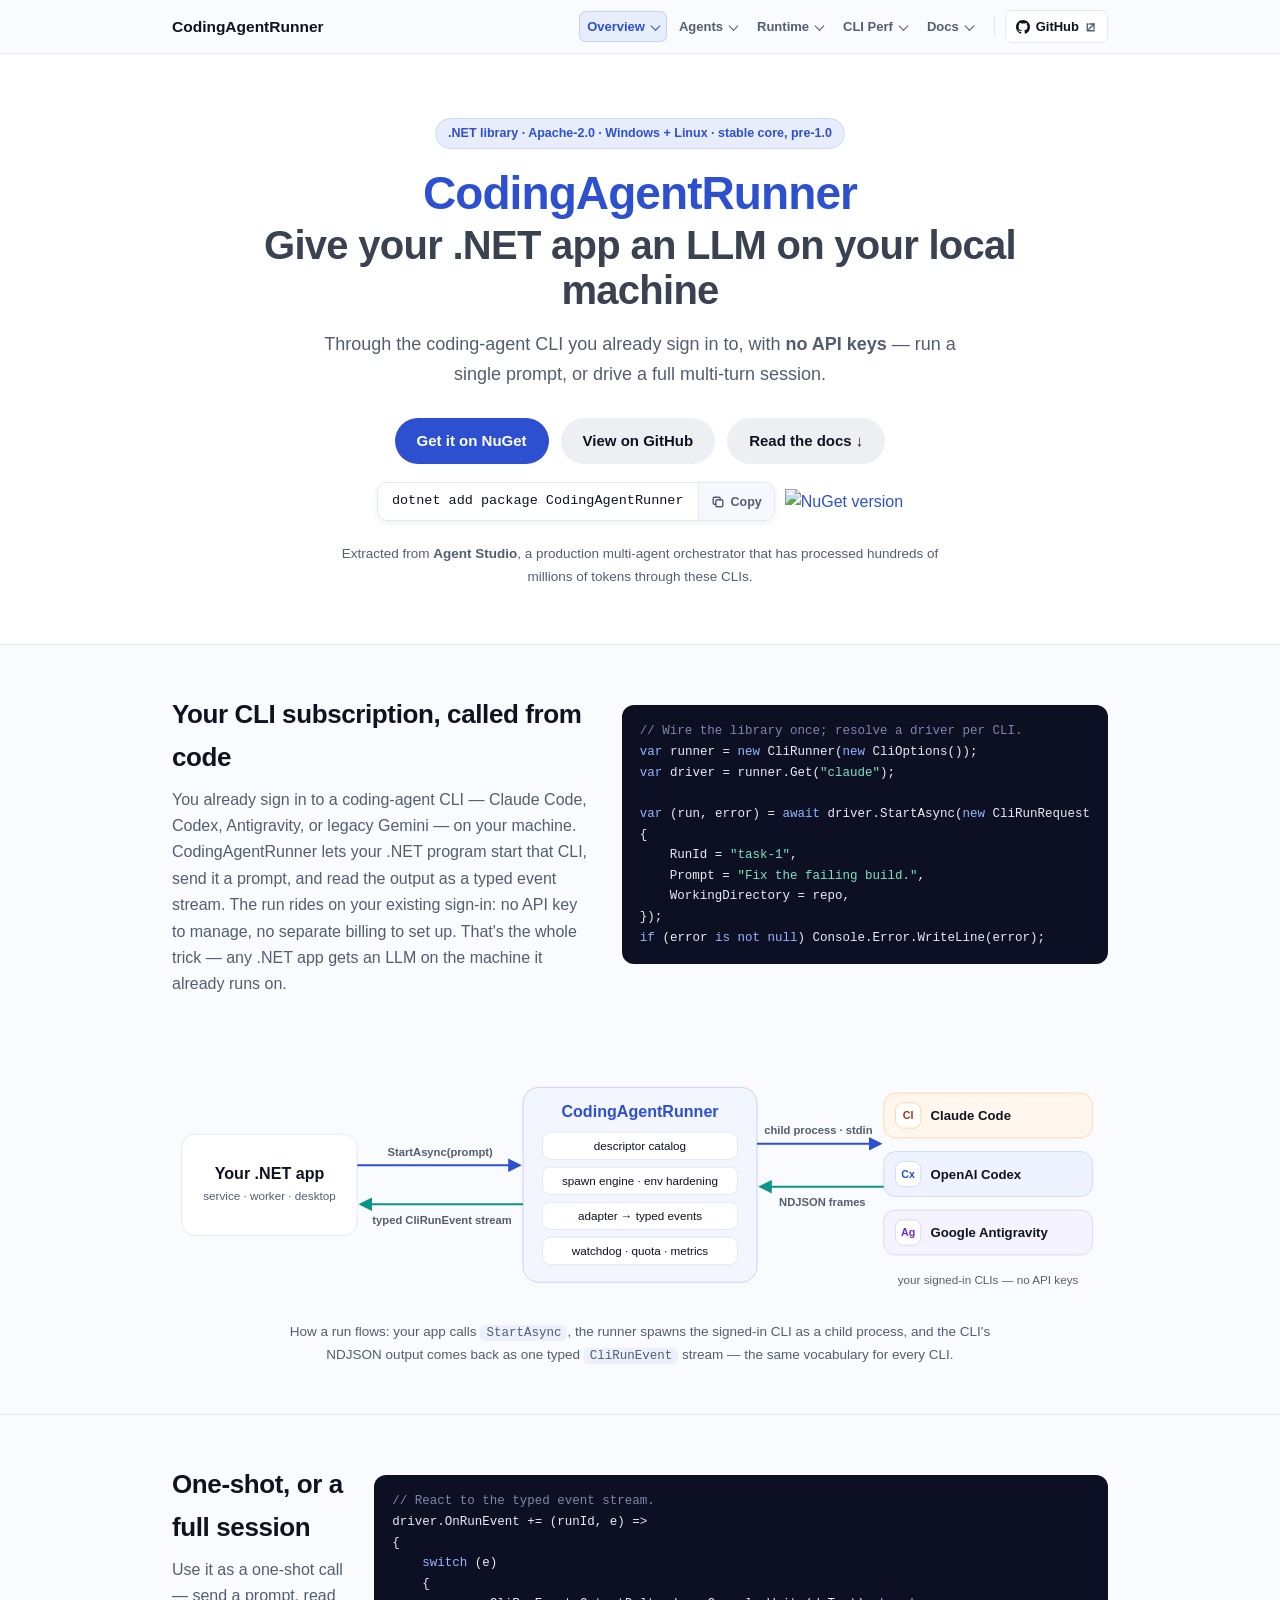
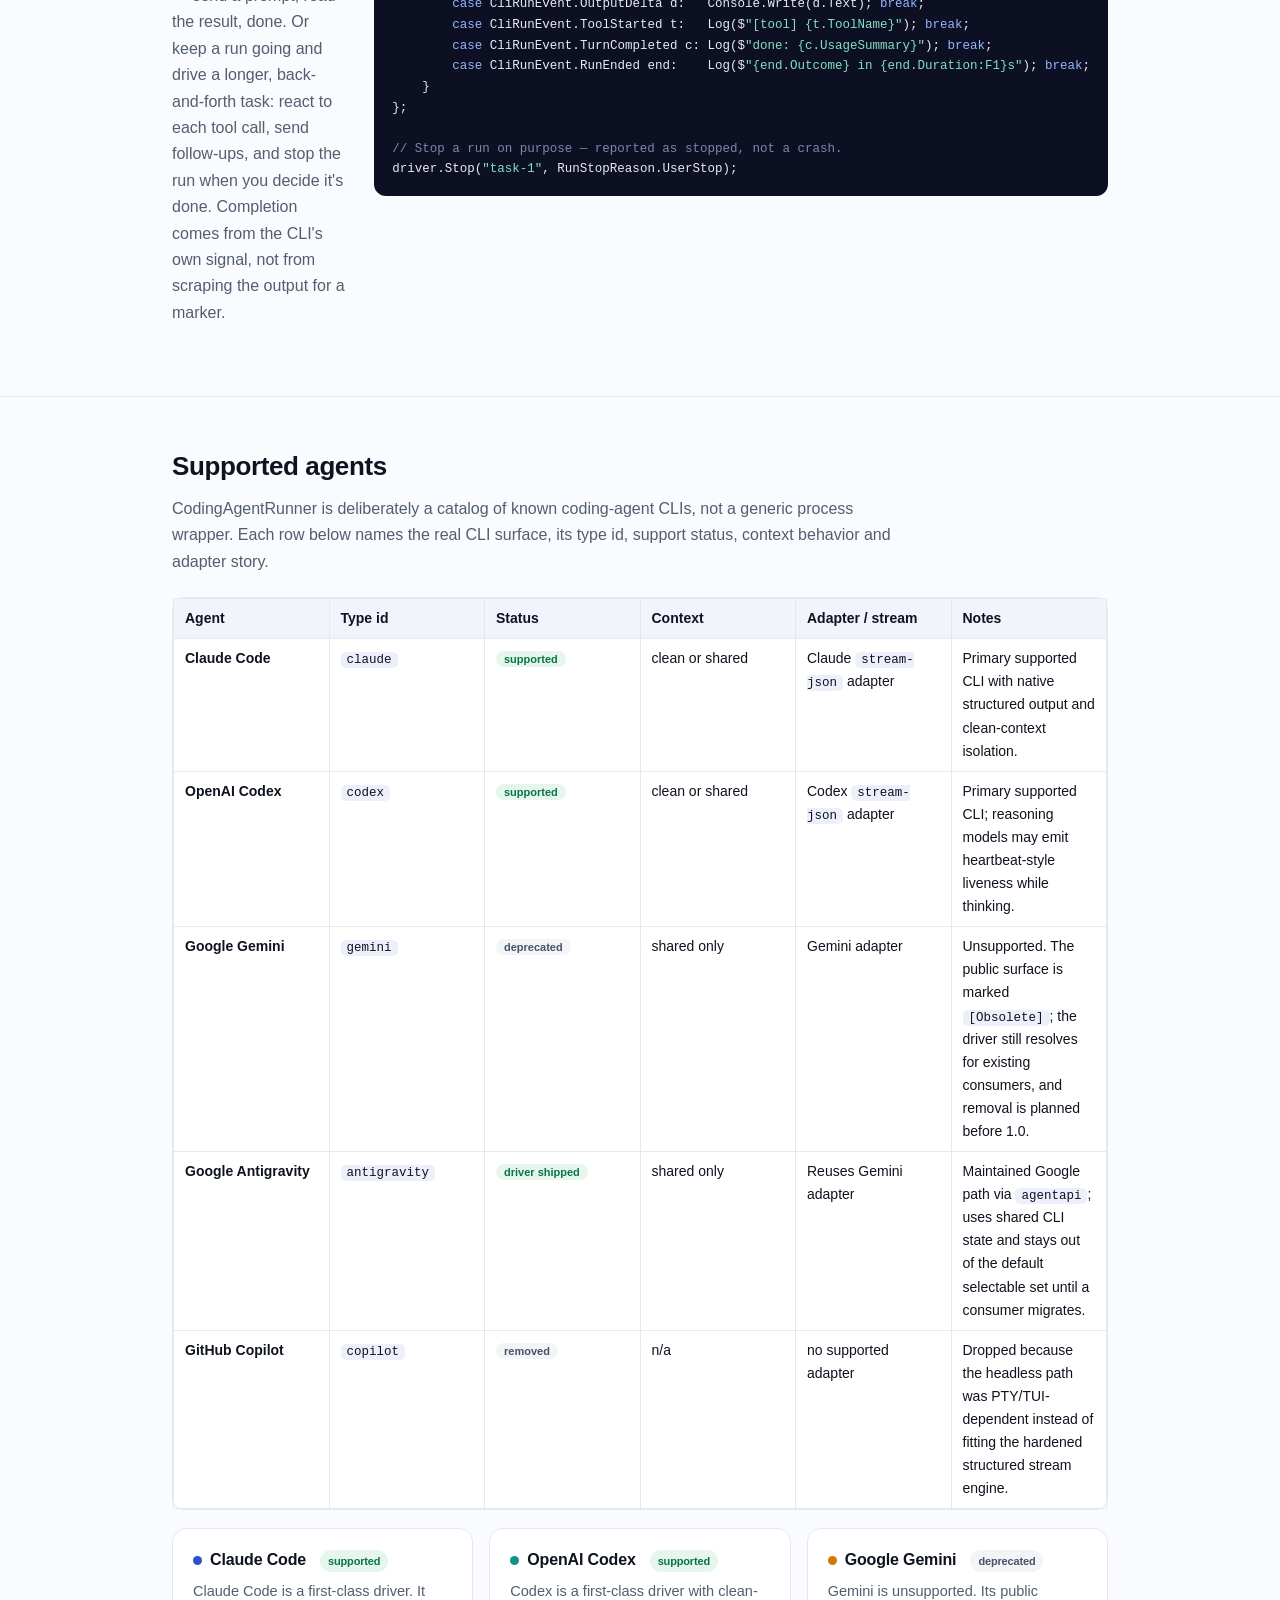
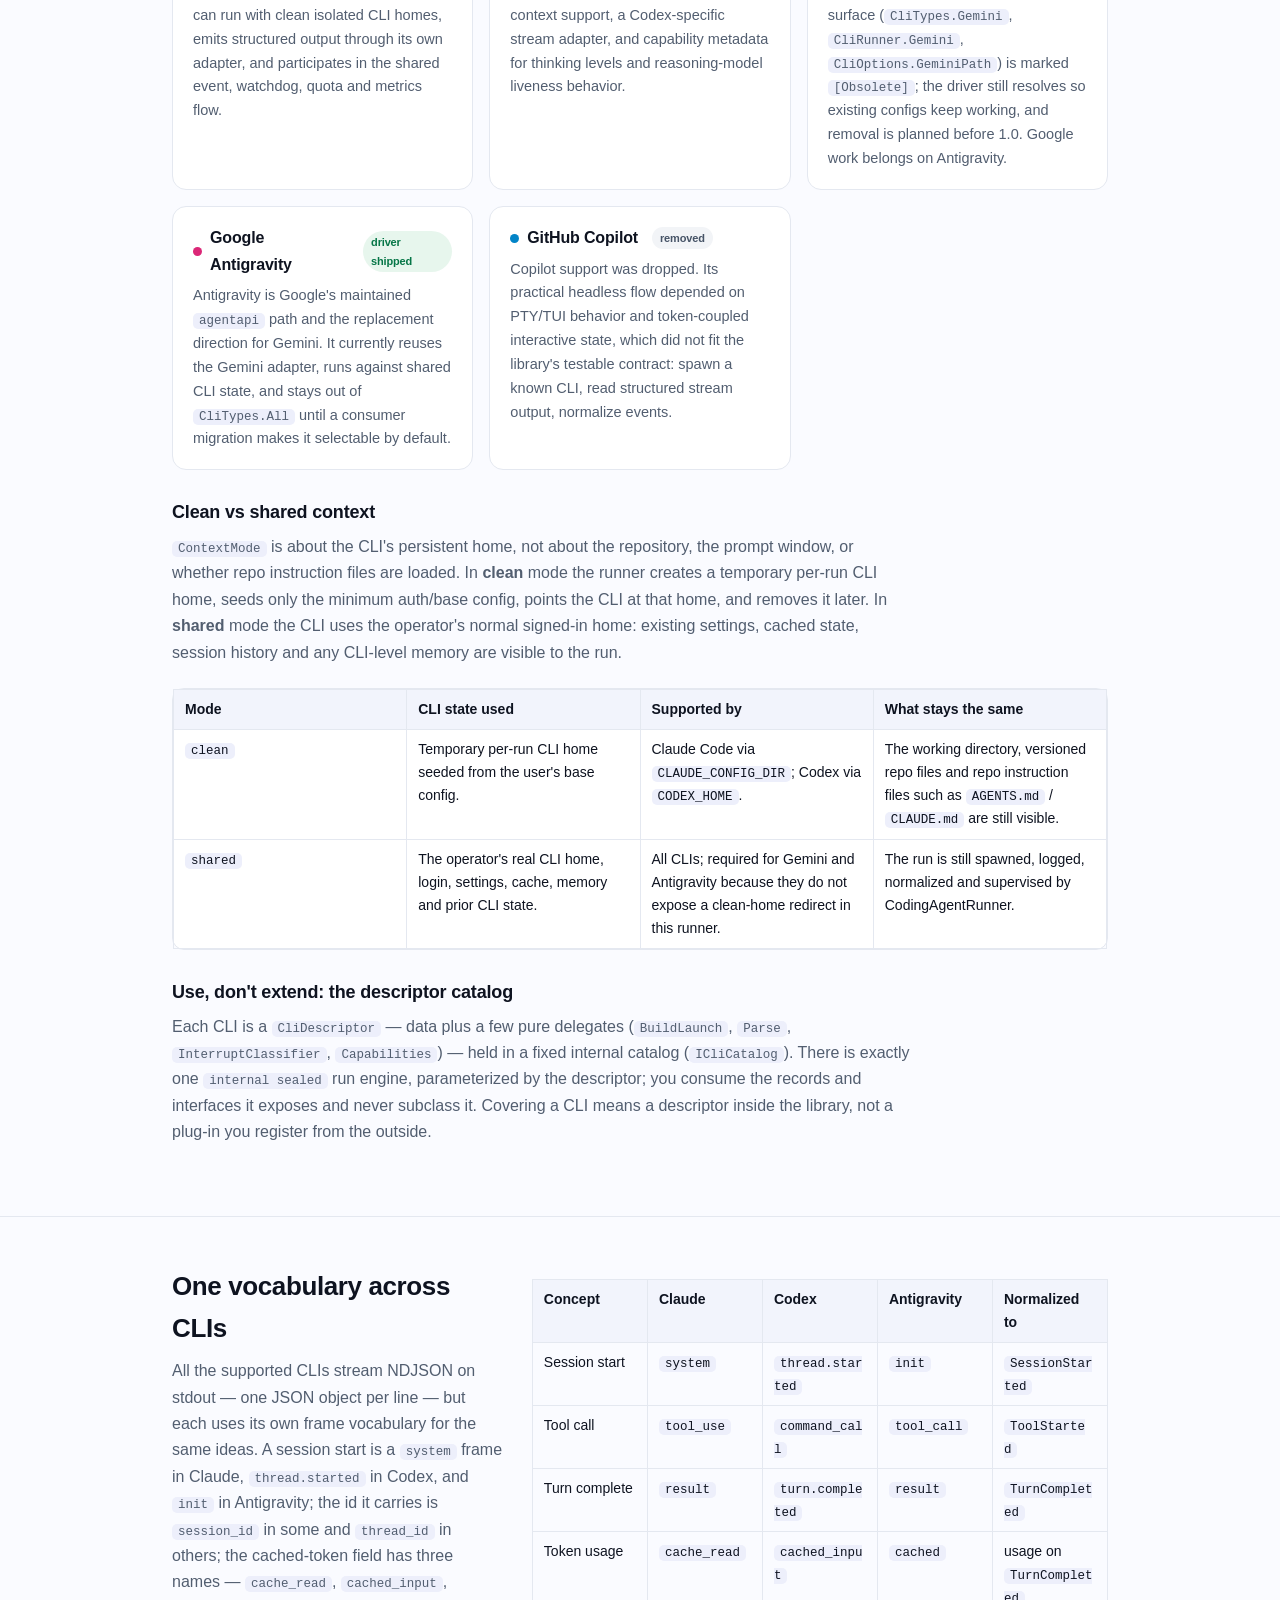
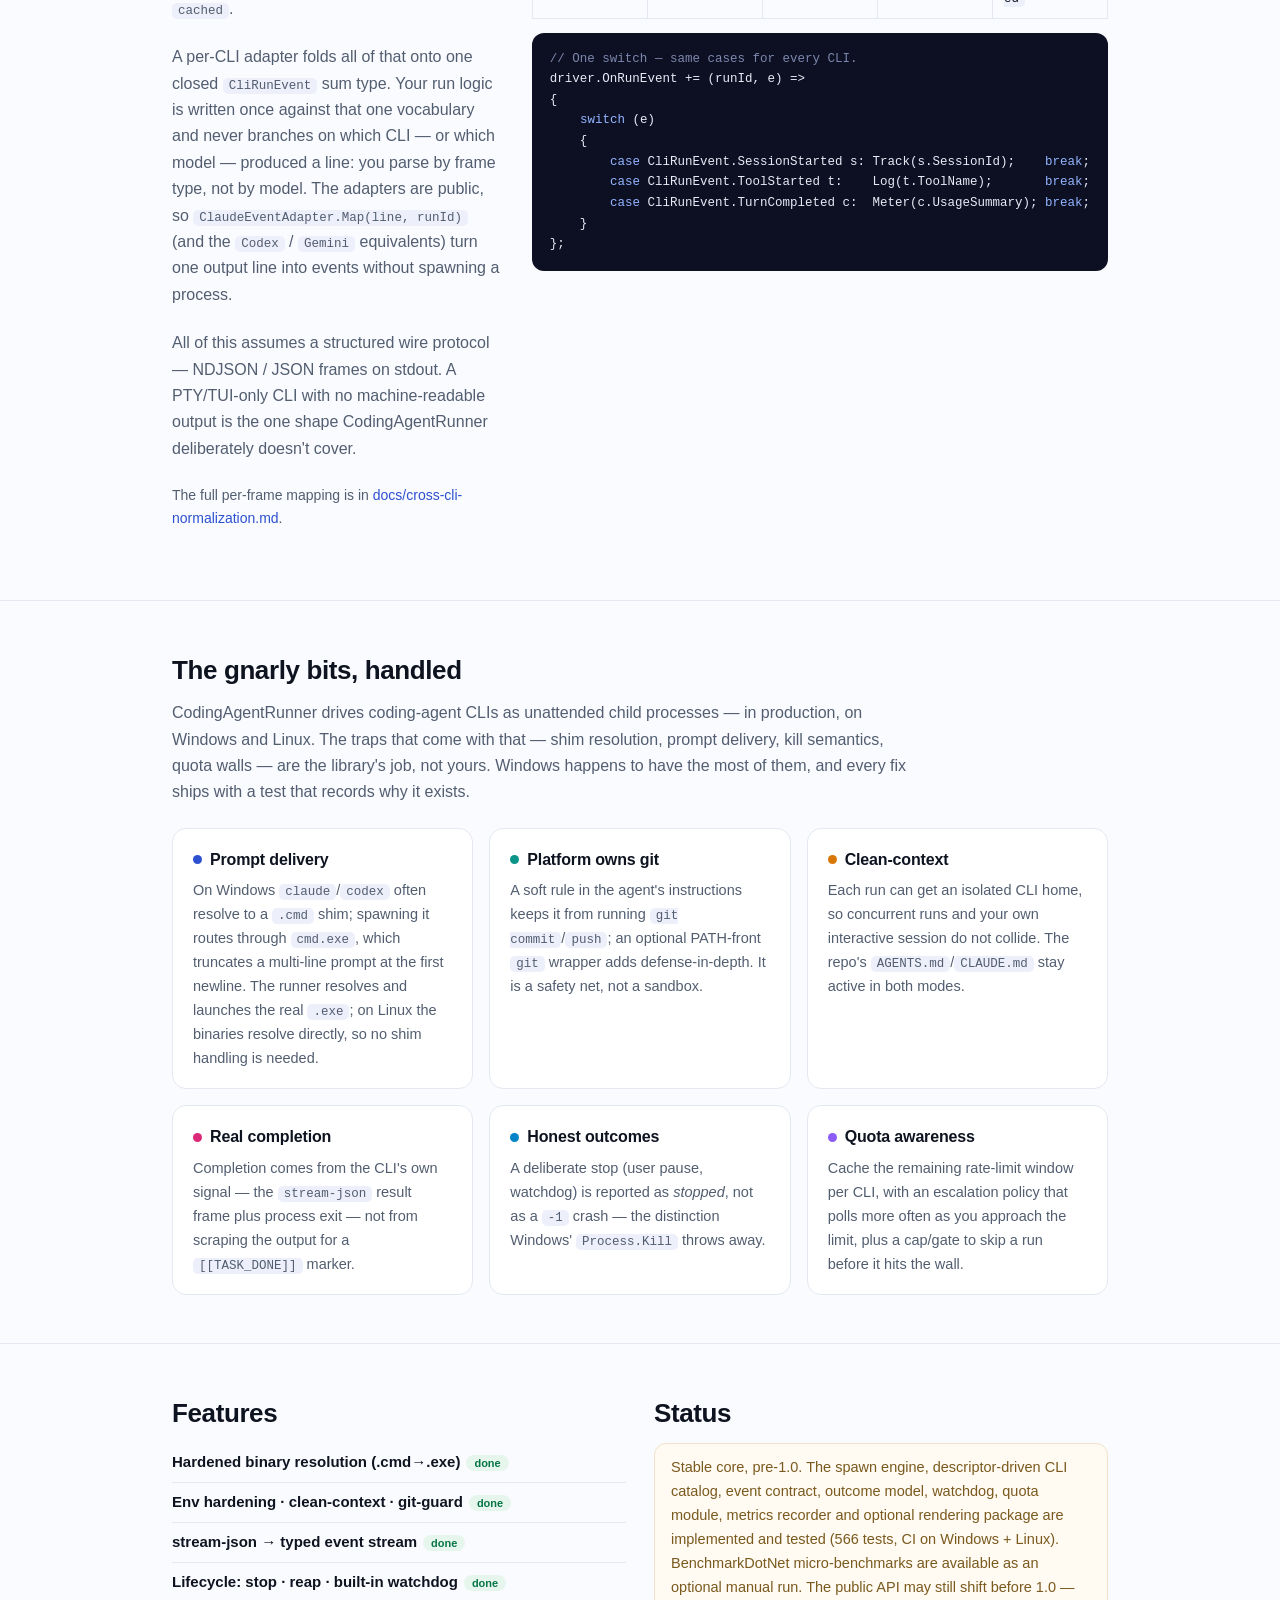
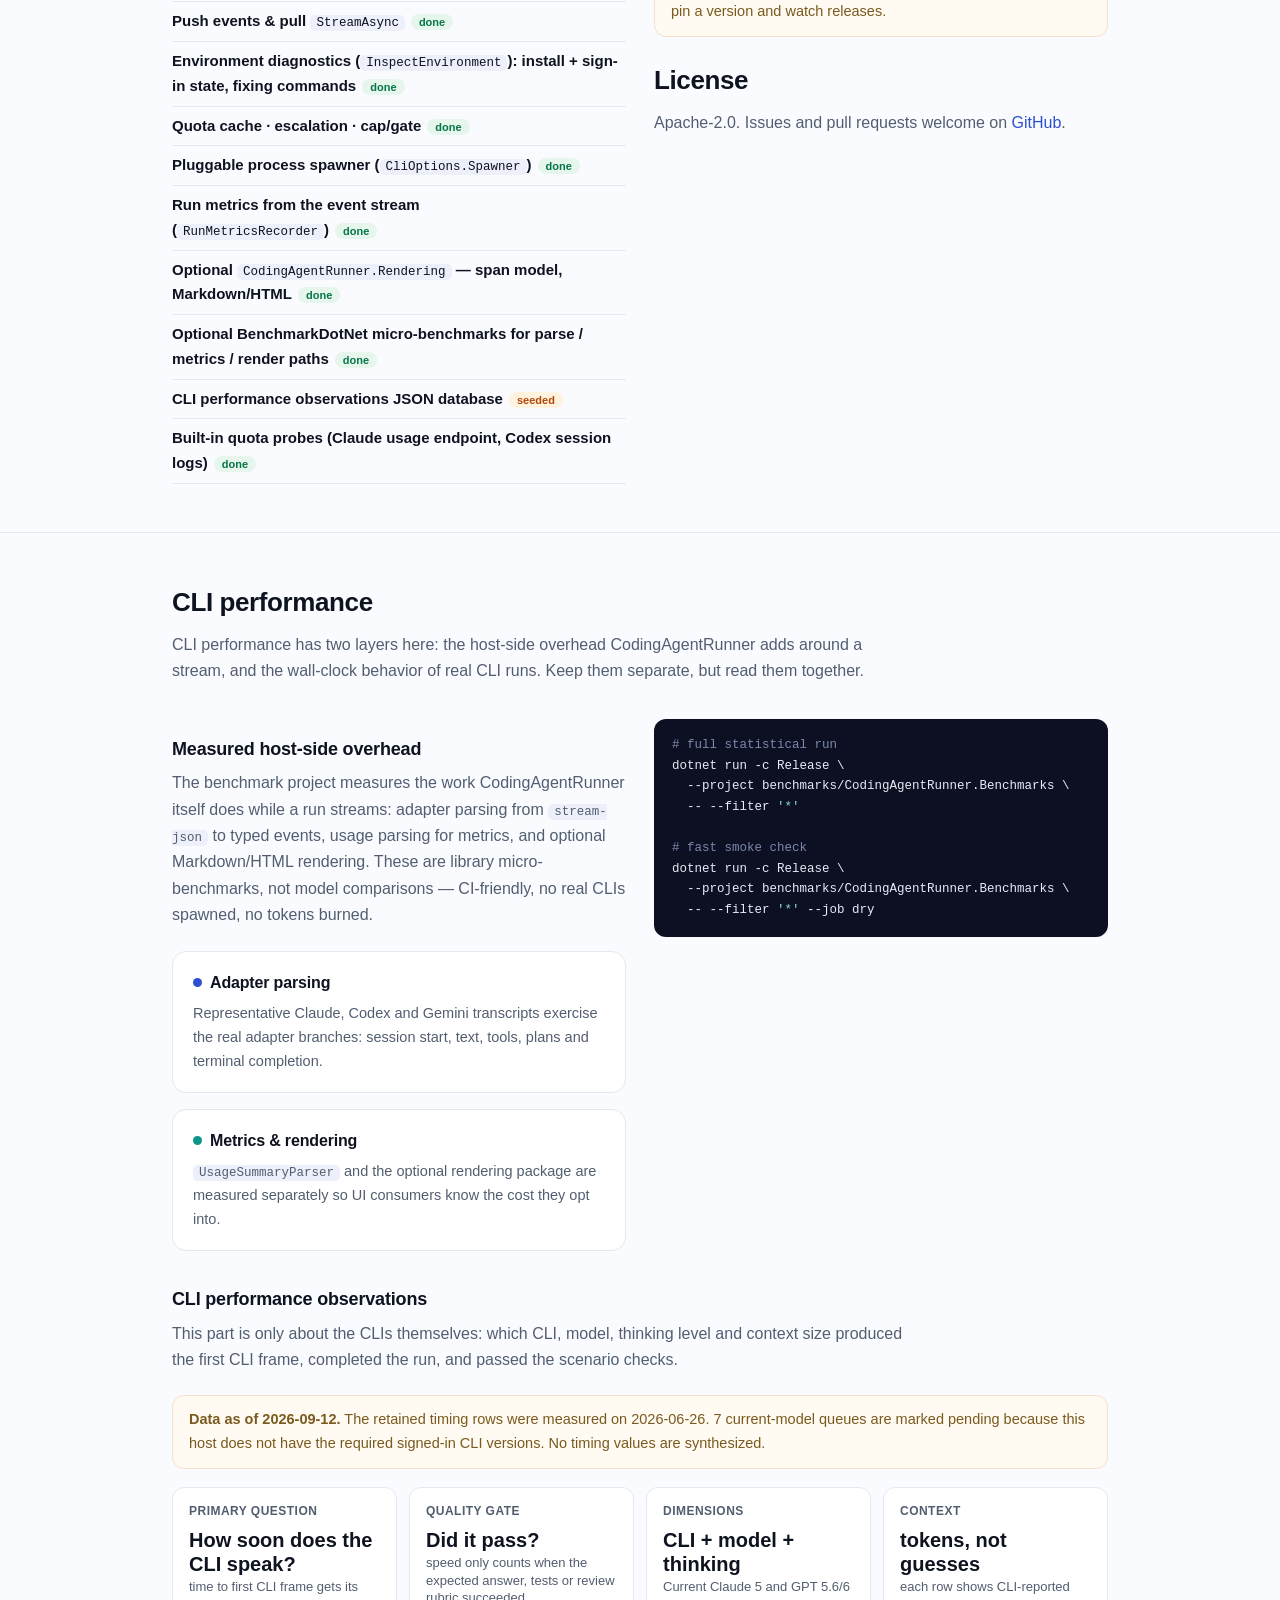
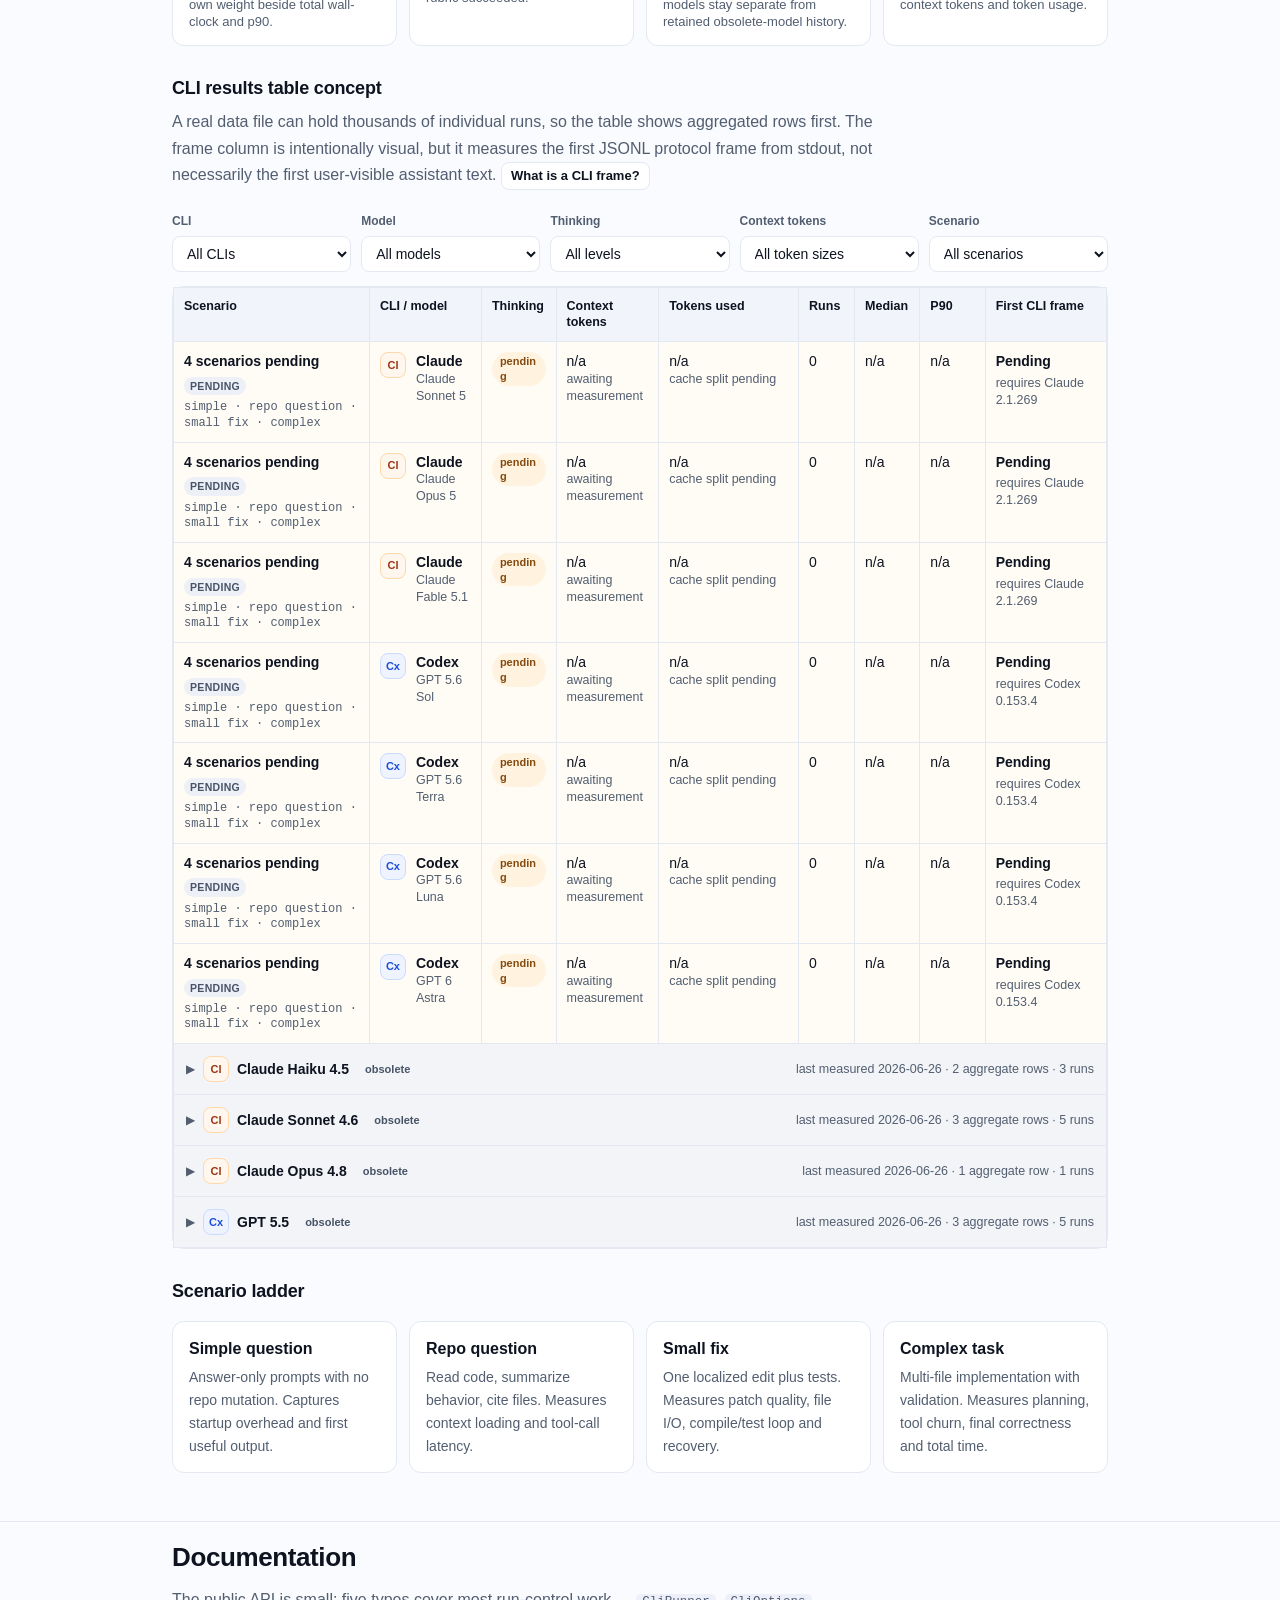
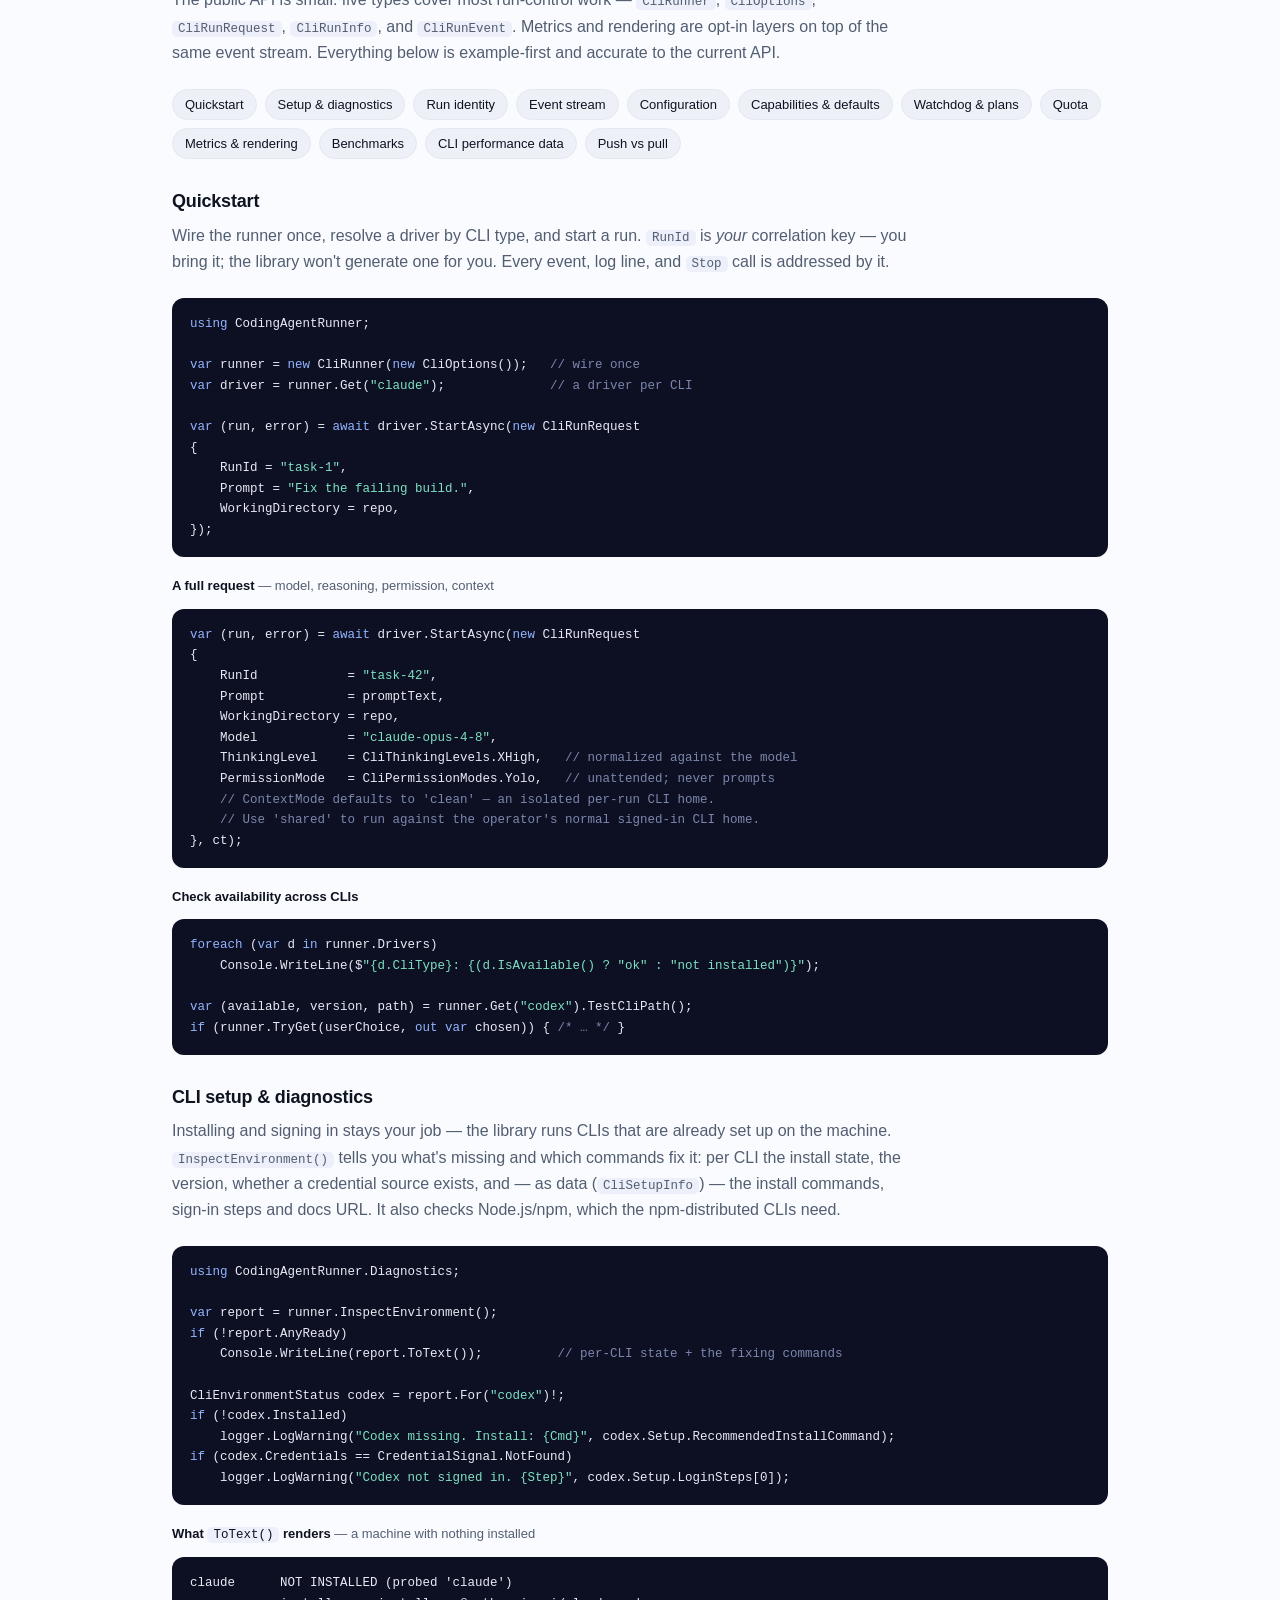
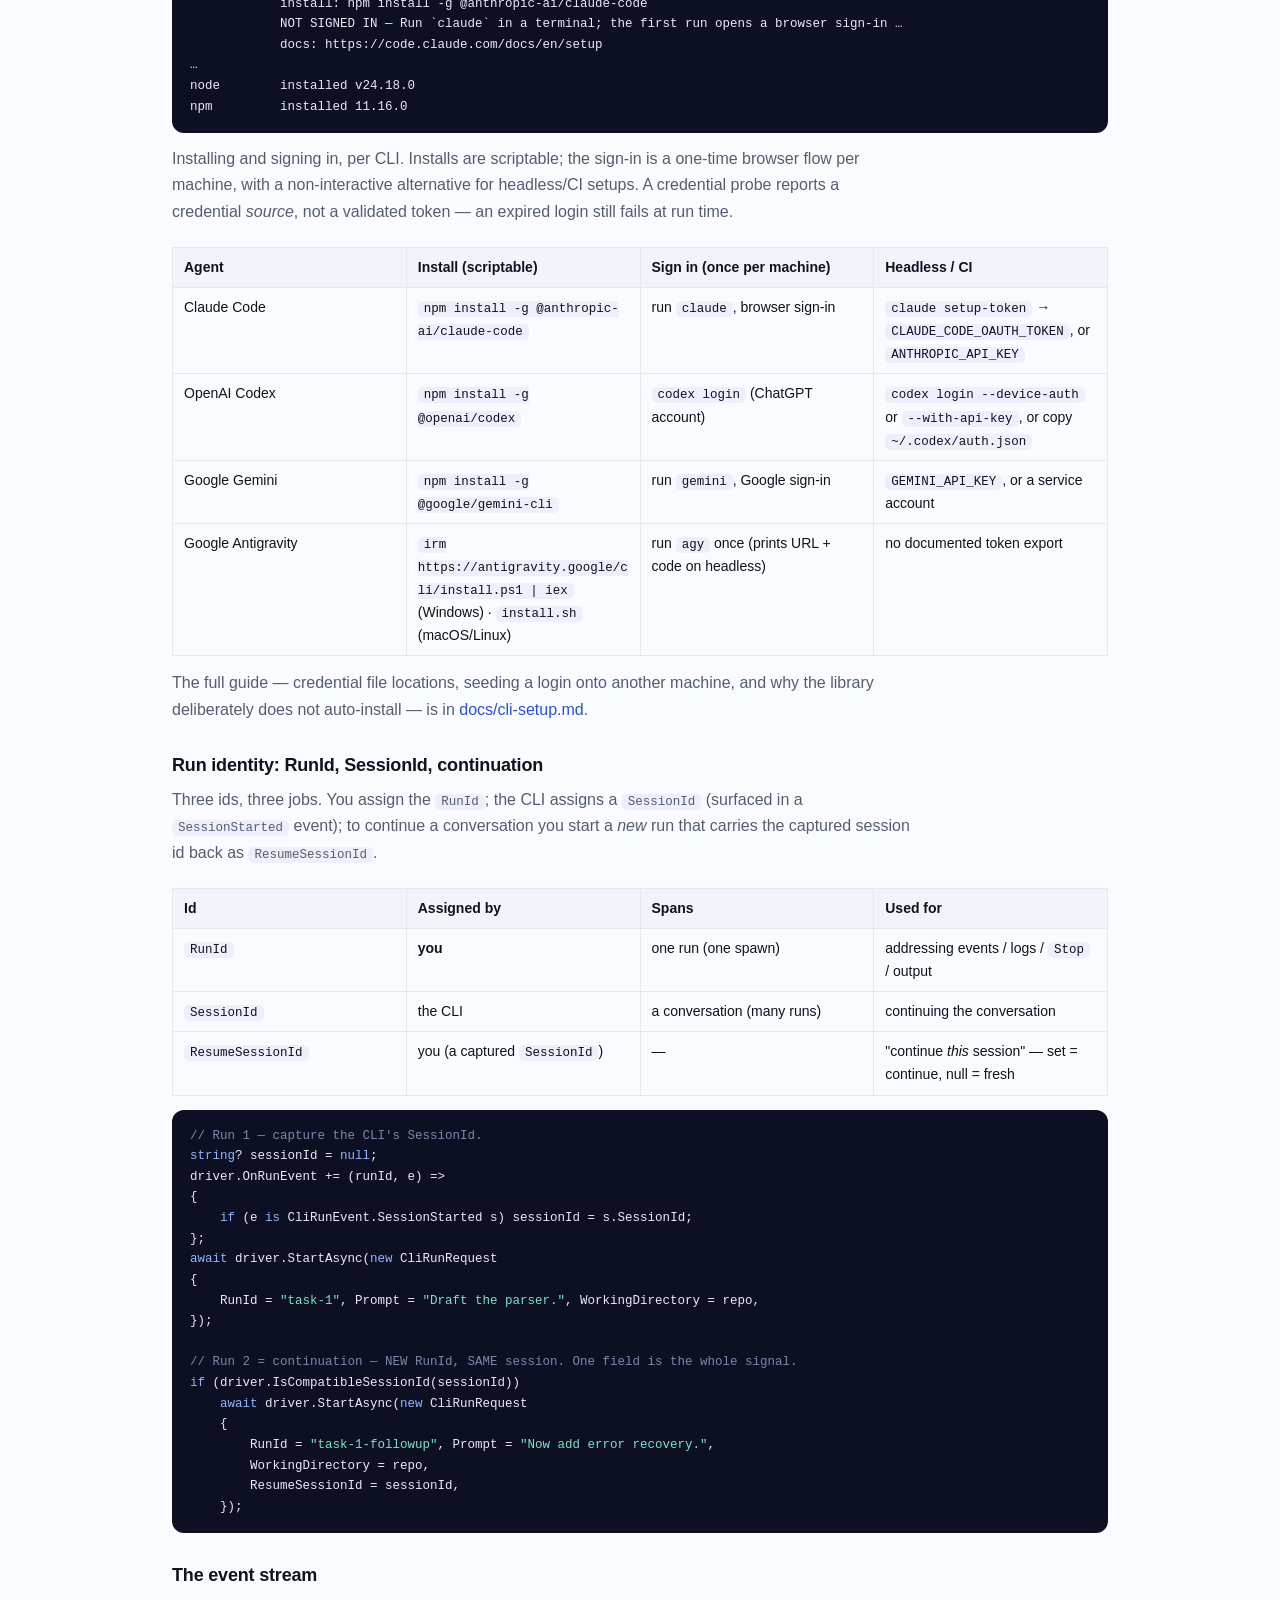
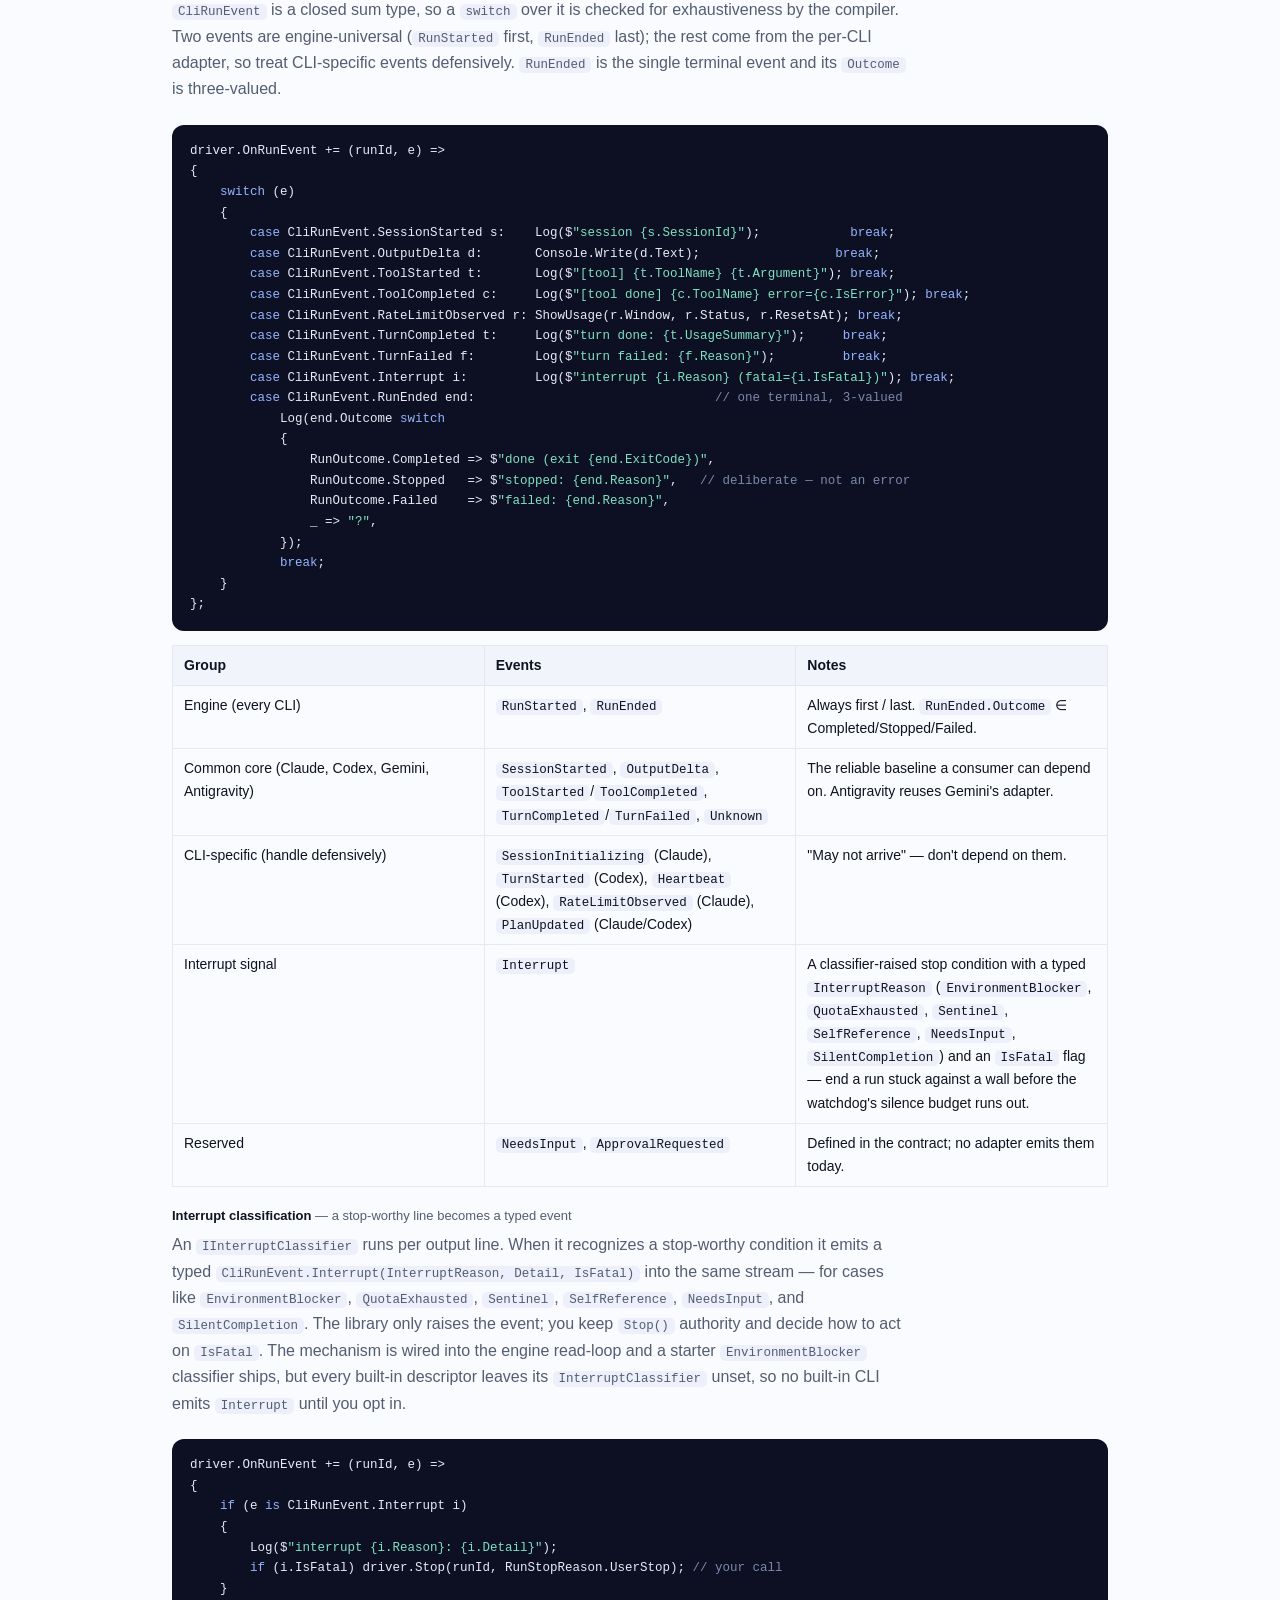
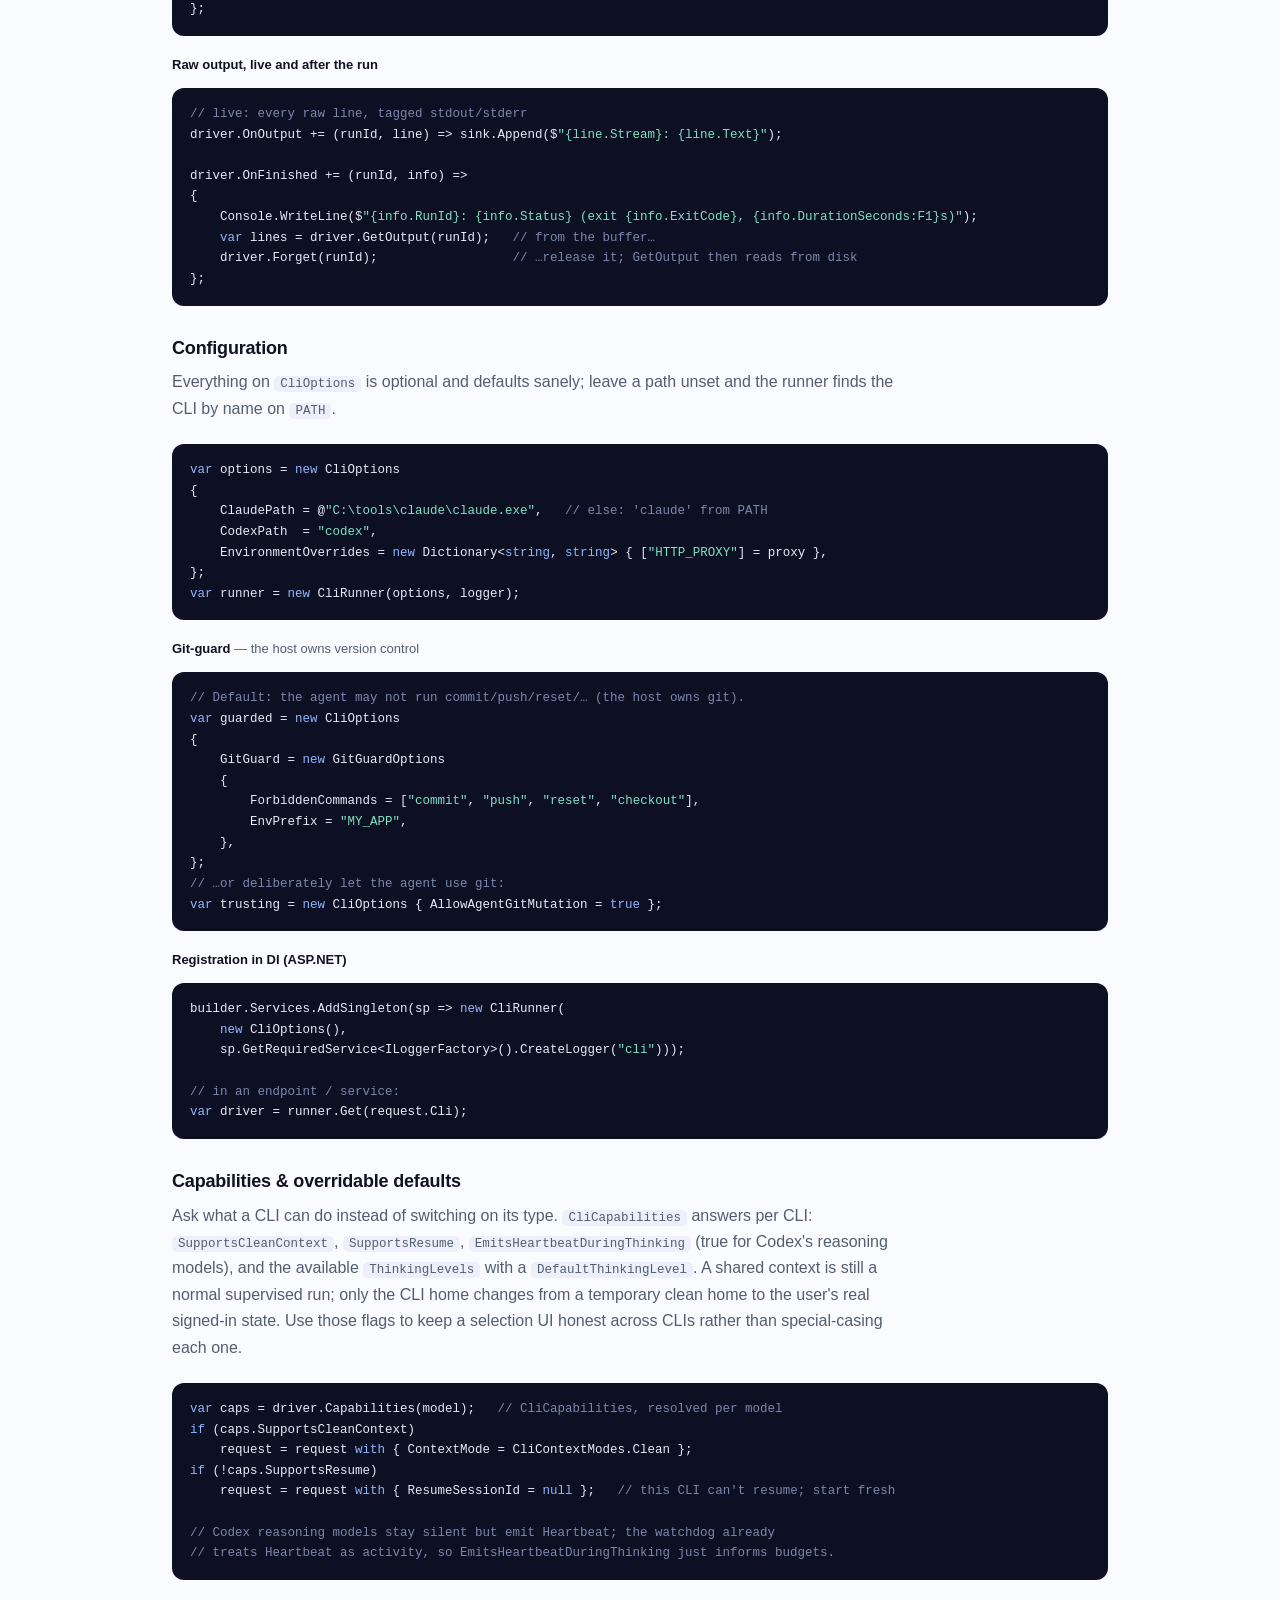
==== commit ec5aebdd: "wip(runner): salvage before teardown - outcome Done" ====
--- a/website/index.html
+++ b/website/index.html
@@ -25,6 +25,8 @@
     --accent:#2c50d0;--accent2:#8b5cf6;--accent3:#db2777;
     --teal:#0d9488;--amber:#d97706;--sky:#0284c7;
     --bg:#fafbff;--card:#fff;--code:#0d1022;--codefg:#e8eaf6;--ok:#067647;--warn:#b54708;
+    --status-neutral-bg:#f2f4f7;--status-neutral-fg:#475467;--status-pending-bg:#fff3e0;--status-pending-fg:#854a0e;
+    --space-1:4px;--space-2:8px;--space-3:12px;
     --sans:'Inter',-apple-system,'Segoe UI',Roboto,Helvetica,Arial,sans-serif;
     --display:'Space Grotesk','Inter',-apple-system,'Segoe UI',Roboto,Helvetica,Arial,sans-serif;
     --mono:'JetBrains Mono',ui-monospace,Consolas,monospace;
@@ -157,6 +159,19 @@
   .perf-status{display:inline-block;border-radius:999px;padding:2px 8px;font-size:11px;font-weight:750;background:#eef0f8;color:var(--muted);}
   .perf-status.sample{background:#edf5ff;color:#1d4ed8;}
   .perf-status.measured{background:#e7f6ed;color:var(--ok);}
+  .perf-status.obsolete{background:var(--status-neutral-bg);color:var(--status-neutral-fg);}
+  .perf-status.pending{background:var(--status-pending-bg);color:var(--status-pending-fg);}
+  .pending-row td{background:#fffcf5;}
+  .pending-copy{display:grid;gap:var(--space-1);}
+  .obsolete-summary td{background:var(--status-neutral-bg);padding:0;}
+  .obsolete-toggle{width:100%;display:flex;align-items:center;gap:var(--space-2);border:0;background:transparent;color:var(--fg);padding:var(--space-3);font:inherit;text-align:left;cursor:pointer;}
+  .obsolete-toggle:hover{background:#e9ecf1;}
+  .obsolete-toggle-icon{font-size:12px;color:var(--muted);transition:transform .15s ease;}
+  .obsolete-toggle[aria-expanded="true"] .obsolete-toggle-icon{transform:rotate(90deg);}
+  .obsolete-toggle-model{font-weight:800;}
+  .obsolete-toggle-meta{color:var(--muted);font-size:12.5px;margin-left:auto;}
+  .obsolete-detail td{background:#fafafa;color:#344054;}
+  .model-status-line{display:flex;align-items:center;gap:var(--space-1);flex-wrap:wrap;margin-top:var(--space-1);}
   .first-output-cell{min-width:0;}
   .frame-cell-head{display:flex;align-items:center;justify-content:space-between;gap:6px;flex-wrap:wrap;}
   .first-output-value{font-size:16px;font-weight:800;color:var(--fg);}
@@ -198,6 +213,8 @@
     .perf-table-wrap td:before{content:attr(data-label);color:var(--muted);font-size:12px;font-weight:750;text-transform:uppercase;letter-spacing:.03em;}
     .perf-table-wrap td[colspan]:before{display:none;}
     .perf-table-wrap td[colspan]{display:block;border:1px solid var(--line);border-radius:10px;background:#fff;padding:10px;}
+    .obsolete-toggle{flex-wrap:wrap;}
+    .obsolete-toggle-meta{width:100%;margin-left:0;padding-left:36px;}
   }
   @media(max-width:560px){.controlbar{grid-template-columns:1fr;}}
   /* architecture diagram */
@@ -589,12 +606,12 @@
 
     <h3 id="cli-performance-observations">CLI performance observations</h3>
     <p class="lead">This part is only about the CLIs themselves: which CLI, model, thinking level and context size produced the first CLI frame, completed the run, and passed the scenario checks.</p>
-    <div class="note"><b>Measured locally on 2026-06-26.</b> Rows load from <code>website/data/cli-performance-observations.json</code> and aggregate real Claude/Codex CLI executions on this workstation. Gemini and Antigravity are omitted from timing rows because this local Gemini install failed before stdout and <code>agentapi</code> was not installed.</div>
+    <div class="note" id="cli-performance-provenance"><b>Loading measurement provenance.</b> Rows load from <code>website/data/cli-performance-observations.json</code>.</div>
 
     <div class="kpi-grid">
       <div class="kpi"><span>Primary question</span><strong>How soon does the CLI speak?</strong><small>time to first CLI frame gets its own weight beside total wall-clock and p90.</small></div>
       <div class="kpi"><span>Quality gate</span><strong>Did it pass?</strong><small>speed only counts when the expected answer, tests or review rubric succeeded.</small></div>
-      <div class="kpi"><span>Dimensions</span><strong>CLI + model + thinking</strong><small>Codex models such as GPT 5.5 Code, Claude Opus 4.8 / Sonnet 4.6, Antigravity and future drivers.</small></div>
+      <div class="kpi"><span>Dimensions</span><strong>CLI + model + thinking</strong><small>Current Claude 5 and GPT 5.6/6 models stay separate from retained obsolete-model history.</small></div>
       <div class="kpi"><span>Context</span><strong>tokens, not guesses</strong><small>each row shows CLI-reported context tokens and token usage.</small></div>
     </div>
 
@@ -605,7 +622,7 @@
         <select id="perf-cli" data-cli-filter="cli" data-cli-all="All CLIs"><option value="all">All CLIs</option></select>
       </label>
       <label for="perf-model">Model
-        <select id="perf-model" data-cli-filter="model" data-cli-all="All models"><option value="all">All models</option></select>
+        <select id="perf-model" data-cli-filter="modelId" data-cli-all="All models"><option value="all">All models</option></select>
       </label>
       <label for="perf-thinking">Thinking
         <select id="perf-thinking" data-cli-filter="thinking" data-cli-all="All levels"><option value="all">All levels</option></select>
@@ -614,7 +631,7 @@
         <select id="perf-context" data-cli-filter="contextBucket" data-cli-all="All token sizes"><option value="all">All token sizes</option></select>
       </label>
       <label for="perf-complexity">Scenario
-        <select id="perf-complexity" data-cli-filter="complexity" data-cli-all="All scenarios"><option value="all">All scenarios</option></select>
+        <select id="perf-complexity" data-cli-filter="scenario" data-cli-all="All scenarios"><option value="all">All scenarios</option></select>
       </label>
     </div>
     <div class="table-wrap perf-table-wrap">
@@ -1014,8 +1031,8 @@
     <h3 id="cli-performance-data-contract">CLI performance data contract</h3>
     <p class="lead">CLI performance numbers should come from real CLI executions, not from the host-side BenchmarkDotNet project. Store raw runs as JSON, then render aggregate rows by scenario, CLI, model, thinking level, context token bucket and measured token usage.</p>
     <pre>{
-  "schemaVersion": 2,
-  "generatedAt": "2026-06-26T00:00:00Z",
+  "schemaVersion": 3,
+  "generatedAt": "2026-09-12T08:00:00Z",
   "runner": {
     "packageVersion": "0.0.0-local",
     "gitCommit": "replace-with-source-commit"
@@ -1046,7 +1063,8 @@
       "variant": {
         "cli": "codex",
         "cliVersion": "replace-with-cli-version",
-        "model": "GPT 5.5 Code",
+        "model": "GPT 6 Astra",
+        "modelId": "gpt-6-astra",
         "thinkingLevel": "medium",
         "contextMode": "clean",
         "contextBucket": "small"
@@ -1066,6 +1084,7 @@
         "reasoningTokens": 0,
         "totalTokensUsed": 0
       },
+      "measuredAt": "2026-09-12T08:00:00Z",
       "outcome": {
         "status": "completed",
         "passed": true,
@@ -1086,10 +1105,11 @@
       <tr><td><code>scenario</code></td><td>Makes simple prompts, repo-reading prompts, small fixes and complex tasks comparable over time. Include <code>sourceTests</code> so each scenario links back to the source-level contract it exercises.</td></tr>
       <tr><td><code>variant</code></td><td>Captures the exact CLI, model, thinking level, permission mode, context mode and context token bucket used for the run.</td></tr>
       <tr><td><code>measurements</code></td><td>Records first CLI frame, total wall-clock, tool churn, touched files, context tokens, cached tokens, output tokens, reasoning tokens and total tokens used.</td></tr>
+      <tr><td><code>provenance</code> + <code>models</code></td><td>Dates every measurement environment, records the exact CLI versions, and separates current model ids from retained obsolete ids.</td></tr>
       <tr><td><code>outcome</code></td><td>Prevents a fast failure from looking like a good result; pass rate belongs beside duration.</td></tr>
       <tr><td><code>artifacts</code></td><td>Lets readers audit the transcript, generated patch and validation output behind every aggregate row.</td></tr>
     </table>
-    <p class="lead">Recommended aggregate key: <code>scenario.id + variant.cli + variant.model + variant.thinkingLevel + variant.contextBucket</code>. Publish <code>n</code>, median, p90, min/max, time to first CLI frame, pass rate, median <code>contextTokens</code>, token sub-counts and the top failure reasons for each aggregate.</p>
+    <p class="lead">Recommended aggregate key: <code>scenario.id + variant.cli + variant.model + variant.thinkingLevel + variant.contextBucket</code>. Publish <code>n</code>, median, p90, min/max, time to first CLI frame, pass rate, median <code>contextTokens</code>, token sub-counts and the top failure reasons for each aggregate. Keep unavailable current-model runs as explicit pending records; never fill missing measurements with synthetic timing values.</p>
 
     <h3 id="streaming">Push events vs pull streaming</h3>
     <p class="lead">Two shapes for the same events. The <code>event</code> handlers are best for multiplexing many concurrent runs through one handler (route by <code>evt.RunId</code>). <code>StreamAsync</code> is the ergonomic choice for a single run — <code>await foreach</code>, natural control flow, built-in cancellation. They coexist.</p>
@@ -1116,10 +1136,10 @@
 
 <script type="application/json" id="cli-performance-data" data-src="data/cli-performance-observations.json">
 {
-  "schemaVersion": 2,
-  "state": "measured",
-  "generatedAt": "2026-06-26T11:39:13Z",
-  "sourceTruth": "Aggregates from real local CLI executions on 2026-06-26. Scenario definitions point at source tests; unavailable drivers are documented separately and do not get synthetic timing rows. Token counts come from CLI-reported usage objects.",
+  "schemaVersion": 3,
+  "state": "historical-measurements-with-pending-current-runs",
+  "generatedAt": "2026-09-12T08:00:00Z",
+  "sourceTruth": "Aggregate rows come from real CLI executions. Retired-model history is retained. Current-model runs that could not be made with the required CLI versions are explicit pending records and never synthetic timing rows.",
   "runner": {
     "gitCommit": "c38edc8d0095c6852fc27fc7a3f9cb3a0f8e2537",
     "workspace": "[local checkout]"
@@ -1139,17 +1159,26 @@
     {
       "cli": "Claude",
       "version": "2.1.186",
-      "path": "[npm-global-prefix]/claude.cmd"
+      "measuredAt": "2026-06-26",
+      "status": "historical-measurement"
     },
     {
       "cli": "Codex",
       "version": "0.142.0",
-      "path": "[vscode-extensions]/openai.chatgpt/bin/windows-x86_64/codex.exe"
-    },
-    {
-      "cli": "Gemini",
-      "version": "0.41.2",
-      "path": "[npm-global-prefix]/gemini.cmd"
+      "measuredAt": "2026-06-26",
+      "status": "historical-measurement"
+    },
+    {
+      "cli": "Claude",
+      "version": "2.1.269",
+      "observedAt": "2026-09-12",
+      "status": "required-for-pending-runs"
+    },
+    {
+      "cli": "Codex",
+      "version": "0.153.4",
+      "observedAt": "2026-09-12",
+      "status": "required-for-pending-runs"
     }
   ],
   "contextScale": [
@@ -1378,6 +1407,7 @@
   ],
   "observations": [
     {
+      "recordType": "aggregate",
       "state": "measured",
       "scenario": "simple-question.001",
       "cli": "Claude",
@@ -1397,9 +1427,15 @@
       "firstCliFrameMs": 1262,
       "firstOutputMs": 1262,
       "successPct": 100,
-      "notes": "2 successful answer-only runs; command used claude -p --model claude-haiku-4-5 without --effort."
-    },
-    {
+      "notes": "2 successful answer-only runs; command used claude -p --model claude-haiku-4-5 without --effort.",
+      "lifecycle": "obsolete",
+      "measuredAt": "2026-06-26T11:39:13Z",
+      "cliVersion": "2.1.186",
+      "modelId": "claude-haiku-4-5",
+      "aggregateKey": "simple-question.001|Claude|claude-haiku-4-5|none|small"
+    },
+    {
+      "recordType": "aggregate",
       "state": "measured",
       "scenario": "simple-question.001",
       "cli": "Claude",
@@ -1419,9 +1455,15 @@
       "firstCliFrameMs": 1082,
       "firstOutputMs": 1082,
       "successPct": 100,
-      "notes": "1 successful answer-only run; command used claude -p --model claude-sonnet-4-6 without --effort."
-    },
-    {
+      "notes": "1 successful answer-only run; command used claude -p --model claude-sonnet-4-6 without --effort.",
+      "lifecycle": "obsolete",
+      "measuredAt": "2026-06-26T11:39:13Z",
+      "cliVersion": "2.1.186",
+      "modelId": "claude-sonnet-4-6",
+      "aggregateKey": "simple-question.001|Claude|claude-sonnet-4-6|none|small"
+    },
+    {
+      "recordType": "aggregate",
       "state": "measured",
       "scenario": "simple-question.001",
       "cli": "Claude",
@@ -1441,9 +1483,15 @@
       "firstCliFrameMs": 1486,
       "firstOutputMs": 1486,
       "successPct": 100,
-      "notes": "3 successful answer-only runs; command used claude -p --model claude-sonnet-4-6 --effort medium."
-    },
-    {
+      "notes": "3 successful answer-only runs; command used claude -p --model claude-sonnet-4-6 --effort medium.",
+      "lifecycle": "obsolete",
+      "measuredAt": "2026-06-26T11:39:13Z",
+      "cliVersion": "2.1.186",
+      "modelId": "claude-sonnet-4-6",
+      "aggregateKey": "simple-question.001|Claude|claude-sonnet-4-6|medium|small"
+    },
+    {
+      "recordType": "aggregate",
       "state": "measured",
       "scenario": "simple-question.001",
       "cli": "Claude",
@@ -1463,9 +1511,15 @@
       "firstCliFrameMs": 1122,
       "firstOutputMs": 1122,
       "successPct": 100,
-      "notes": "1 successful answer-only run; command used claude -p --model claude-opus-4-8 --effort high."
-    },
-    {
+      "notes": "1 successful answer-only run; command used claude -p --model claude-opus-4-8 --effort high.",
+      "lifecycle": "obsolete",
+      "measuredAt": "2026-06-26T11:39:13Z",
+      "cliVersion": "2.1.186",
+      "modelId": "claude-opus-4-8",
+      "aggregateKey": "simple-question.001|Claude|claude-opus-4-8|high|small"
+    },
+    {
+      "recordType": "aggregate",
       "state": "measured",
       "scenario": "simple-question.001",
       "cli": "Codex",
@@ -1485,9 +1539,15 @@
       "firstCliFrameMs": 820,
       "firstOutputMs": 820,
       "successPct": 100,
-      "notes": "1 successful answer-only run; command used codex exec --json -m gpt-5.5 without model_reasoning_effort override."
-    },
-    {
+      "notes": "1 successful answer-only run; command used codex exec --json -m gpt-5.5 without model_reasoning_effort override.",
+      "lifecycle": "obsolete",
+      "measuredAt": "2026-06-26T11:39:13Z",
+      "cliVersion": "0.142.0",
+      "modelId": "gpt-5.5",
+      "aggregateKey": "simple-question.001|Codex|gpt-5.5|none|small"
+    },
+    {
+      "recordType": "aggregate",
       "state": "measured",
       "scenario": "simple-question.001",
       "cli": "Codex",
@@ -1507,9 +1567,15 @@
       "firstCliFrameMs": 839,
       "firstOutputMs": 839,
       "successPct": 100,
-      "notes": "3 successful answer-only runs; command used codex exec --json -m gpt-5.5 -c model_reasoning_effort=medium --sandbox read-only."
-    },
-    {
+      "notes": "3 successful answer-only runs; command used codex exec --json -m gpt-5.5 -c model_reasoning_effort=medium --sandbox read-only.",
+      "lifecycle": "obsolete",
+      "measuredAt": "2026-06-26T11:39:13Z",
+      "cliVersion": "0.142.0",
+      "modelId": "gpt-5.5",
+      "aggregateKey": "simple-question.001|Codex|gpt-5.5|medium|small"
+    },
+    {
+      "recordType": "aggregate",
       "state": "measured",
       "scenario": "repo-question.002",
       "cli": "Claude",
@@ -1529,9 +1595,15 @@
       "firstCliFrameMs": 1127,
       "firstOutputMs": 1127,
       "successPct": 100,
-      "notes": "1 successful read-only repo question; result named src/CodingAgentRunner/Model/CliThinkingLevels.cs."
-    },
-    {
+      "notes": "1 successful read-only repo question; result named src/CodingAgentRunner/Model/CliThinkingLevels.cs.",
+      "lifecycle": "obsolete",
+      "measuredAt": "2026-06-26T11:39:13Z",
+      "cliVersion": "2.1.186",
+      "modelId": "claude-sonnet-4-6",
+      "aggregateKey": "repo-question.002|Claude|claude-sonnet-4-6|medium|large"
+    },
+    {
+      "recordType": "aggregate",
       "state": "measured",
       "scenario": "repo-question.002",
       "cli": "Codex",
@@ -1551,9 +1623,15 @@
       "firstCliFrameMs": 470,
       "firstOutputMs": 470,
       "successPct": 100,
-      "notes": "1 successful read-only repo question; command used --sandbox read-only."
-    },
-    {
+      "notes": "1 successful read-only repo question; command used --sandbox read-only.",
+      "lifecycle": "obsolete",
+      "measuredAt": "2026-06-26T11:39:13Z",
+      "cliVersion": "0.142.0",
+      "modelId": "gpt-5.5",
+      "aggregateKey": "repo-question.002|Codex|gpt-5.5|medium|large"
+    },
+    {
+      "recordType": "aggregate",
       "state": "measured",
       "scenario": "repo-question.002",
       "cli": "Claude",
@@ -1573,7 +1651,261 @@
       "firstCliFrameMs": 1357,
       "firstOutputMs": 1357,
       "successPct": 100,
-      "notes": "1 successful read-only repo question; command used claude -p --model claude-haiku-4-5 without --effort."
+      "notes": "1 successful read-only repo question; command used claude -p --model claude-haiku-4-5 without --effort.",
+      "lifecycle": "obsolete",
+      "measuredAt": "2026-06-26T11:39:13Z",
+      "cliVersion": "2.1.186",
+      "modelId": "claude-haiku-4-5",
+      "aggregateKey": "repo-question.002|Claude|claude-haiku-4-5|none|xl"
+    }
+  ],
+  "provenance": {
+    "dataAsOf": "2026-09-12",
+    "generatedBy": "scripts/generate-cli-performance.mjs",
+    "generationCommand": "node scripts/generate-cli-performance.mjs",
+    "rowMeasurementDateField": "observations[].measuredAt",
+    "aggregation": "One aggregate per scenario + CLI + model + thinking + context bucket. Numeric token fields and firstCliFrameMs are medians; medianMs is the wall-clock median; p90Ms uses nearest-rank P90; successPct includes every imported run.",
+    "inputs": [
+      "Preserved aggregate observations measured on 2026-06-26",
+      "Optional raw JSONL passed with --runs",
+      "Operator model-availability snapshot dated 2026-09-12"
+    ],
+    "measurementEnvironments": [
+      {
+        "id": "windows-local-2026-06-26",
+        "status": "measured",
+        "measuredAt": "2026-06-26T11:39:13Z",
+        "cliVersions": {
+          "Claude": "2.1.186",
+          "Codex": "0.142.0",
+          "Gemini": "0.41.2"
+        }
+      },
+      {
+        "id": "agent-runner-01-2026-09-12",
+        "status": "pending-incompatible-host",
+        "observedAt": "2026-09-12",
+        "cliVersions": {
+          "Claude": "2.1.202",
+          "Codex": "0.144.1"
+        },
+        "authentication": {
+          "Claude": "not logged in",
+          "Codex": "logged in"
+        },
+        "requiredCliVersions": {
+          "Claude": "2.1.269",
+          "Codex": "0.153.4"
+        }
+      }
+    ]
+  },
+  "models": [
+    {
+      "id": "claude-sonnet-5",
+      "label": "Claude Sonnet 5",
+      "cli": "Claude",
+      "status": "current",
+      "availabilityObservedAt": "2026-09-12"
+    },
+    {
+      "id": "claude-opus-5",
+      "label": "Claude Opus 5",
+      "cli": "Claude",
+      "status": "current",
+      "availabilityObservedAt": "2026-09-12"
+    },
+    {
+      "id": "claude-fable-5-1",
+      "label": "Claude Fable 5.1",
+      "cli": "Claude",
+      "status": "current",
+      "availabilityObservedAt": "2026-09-12"
+    },
+    {
+      "id": "gpt-5.6-sol",
+      "label": "GPT 5.6 Sol",
+      "cli": "Codex",
+      "status": "current",
+      "availabilityObservedAt": "2026-09-12"
+    },
+    {
+      "id": "gpt-5.6-terra",
+      "label": "GPT 5.6 Terra",
+      "cli": "Codex",
+      "status": "current",
+      "availabilityObservedAt": "2026-09-12"
+    },
+    {
+      "id": "gpt-5.6-luna",
+      "label": "GPT 5.6 Luna",
+      "cli": "Codex",
+      "status": "current",
+      "availabilityObservedAt": "2026-09-12"
+    },
+    {
+      "id": "gpt-6-astra",
+      "label": "GPT 6 Astra",
+      "cli": "Codex",
+      "status": "current",
+      "availabilityObservedAt": "2026-09-12"
+    },
+    {
+      "id": "claude-haiku-4-5",
+      "label": "Claude Haiku 4.5",
+      "cli": "Claude",
+      "status": "obsolete",
+      "lastMeasuredAt": "2026-06-26"
+    },
+    {
+      "id": "claude-sonnet-4-6",
+      "label": "Claude Sonnet 4.6",
+      "cli": "Claude",
+      "status": "obsolete",
+      "lastMeasuredAt": "2026-06-26"
+    },
+    {
+      "id": "claude-opus-4-8",
+      "label": "Claude Opus 4.8",
+      "cli": "Claude",
+      "status": "obsolete",
+      "lastMeasuredAt": "2026-06-26"
+    },
+    {
+      "id": "gpt-5.5",
+      "label": "GPT 5.5",
+      "cli": "Codex",
+      "status": "obsolete",
+      "lastMeasuredAt": "2026-06-26"
+    },
+    {
+      "id": "gpt-5.4-mini",
+      "label": "GPT 5.4 Mini",
+      "cli": "Codex",
+      "status": "obsolete",
+      "lastMeasuredAt": null,
+      "notes": "No CLI performance measurement is retained in this dataset."
+    }
+  ],
+  "pendingMeasurements": [
+    {
+      "state": "pending",
+      "recordedAt": "2026-09-12",
+      "cli": "Claude",
+      "targetCliVersion": "2.1.269",
+      "observedCliVersion": "2.1.202",
+      "modelId": "claude-sonnet-5",
+      "model": "Claude Sonnet 5",
+      "thinking": "pending",
+      "scenarios": [
+        "simple-question.001",
+        "repo-question.002",
+        "small-fix.003",
+        "complex-task.004"
+      ],
+      "reason": "Pending on a logged-in host with Claude Code 2.1.269; this review host has 2.1.202 and no Claude login."
+    },
+    {
+      "state": "pending",
+      "recordedAt": "2026-09-12",
+      "cli": "Claude",
+      "targetCliVersion": "2.1.269",
+      "observedCliVersion": "2.1.202",
+      "modelId": "claude-opus-5",
+      "model": "Claude Opus 5",
+      "thinking": "pending",
+      "scenarios": [
+        "simple-question.001",
+        "repo-question.002",
+        "small-fix.003",
+        "complex-task.004"
+      ],
+      "reason": "Pending on a logged-in host with Claude Code 2.1.269; this review host has 2.1.202 and no Claude login."
+    },
+    {
+      "state": "pending",
+      "recordedAt": "2026-09-12",
+      "cli": "Claude",
+      "targetCliVersion": "2.1.269",
+      "observedCliVersion": "2.1.202",
+      "modelId": "claude-fable-5-1",
+      "model": "Claude Fable 5.1",
+      "thinking": "pending",
+      "scenarios": [
+        "simple-question.001",
+        "repo-question.002",
+        "small-fix.003",
+        "complex-task.004"
+      ],
+      "reason": "Pending on a logged-in host with Claude Code 2.1.269; this review host has 2.1.202 and no Claude login."
+    },
+    {
+      "state": "pending",
+      "recordedAt": "2026-09-12",
+      "cli": "Codex",
+      "targetCliVersion": "0.153.4",
+      "observedCliVersion": "0.144.1",
+      "modelId": "gpt-5.6-sol",
+      "model": "GPT 5.6 Sol",
+      "thinking": "pending",
+      "scenarios": [
+        "simple-question.001",
+        "repo-question.002",
+        "small-fix.003",
+        "complex-task.004"
+      ],
+      "reason": "Pending on Codex 0.153.4; this review host has 0.144.1, so its timings would not be comparable."
+    },
+    {
+      "state": "pending",
+      "recordedAt": "2026-09-12",
+      "cli": "Codex",
+      "targetCliVersion": "0.153.4",
+      "observedCliVersion": "0.144.1",
+      "modelId": "gpt-5.6-terra",
+      "model": "GPT 5.6 Terra",
+      "thinking": "pending",
+      "scenarios": [
+        "simple-question.001",
+        "repo-question.002",
+        "small-fix.003",
+        "complex-task.004"
+      ],
+      "reason": "Pending on Codex 0.153.4; this review host has 0.144.1, so its timings would not be comparable."
+    },
+    {
+      "state": "pending",
+      "recordedAt": "2026-09-12",
+      "cli": "Codex",
+      "targetCliVersion": "0.153.4",
+      "observedCliVersion": "0.144.1",
+      "modelId": "gpt-5.6-luna",
+      "model": "GPT 5.6 Luna",
+      "thinking": "pending",
+      "scenarios": [
+        "simple-question.001",
+        "repo-question.002",
+        "small-fix.003",
+        "complex-task.004"
+      ],
+      "reason": "Pending on Codex 0.153.4; this review host has 0.144.1, so its timings would not be comparable."
+    },
+    {
+      "state": "pending",
+      "recordedAt": "2026-09-12",
+      "cli": "Codex",
+      "targetCliVersion": "0.153.4",
+      "observedCliVersion": "0.144.1",
+      "modelId": "gpt-6-astra",
+      "model": "GPT 6 Astra",
+      "thinking": "pending",
+      "scenarios": [
+        "simple-question.001",
+        "repo-question.002",
+        "small-fix.003",
+        "complex-task.004"
+      ],
+      "reason": "Pending on Codex 0.153.4; this review host has 0.144.1 and does not offer gpt-6-astra."
     }
   ]
 }
@@ -1591,9 +1923,14 @@
   var dataSrc = dataNode.getAttribute("data-src");
   var fallbackPayload = JSON.parse(dataNode.textContent);
   var selects = Array.prototype.slice.call(document.querySelectorAll("[data-cli-filter]"));
+  var provenanceNote = document.getElementById("cli-performance-provenance");
   var records = [];
   var maxFirstOutputMs = 1;
   var contextOrder = [];
+  var modelOrder = [];
+  var modelCatalog = {};
+  var scenarioCatalog = {};
+  var expandedObsoleteModels = {};
 
   function escapeHtml(value) {
     return String(value).replace(/[&<>"']/g, function (ch) {
@@ -1629,22 +1966,56 @@
   }
 
   function normalizePayload(payload) {
-    var scenarios = {};
     var scenarioList = Array.isArray(payload.scenarios) ? payload.scenarios : [];
     var observations = Array.isArray(payload) ? payload : (payload.observations || []);
+    var pending = Array.isArray(payload.pendingMeasurements) ? payload.pendingMeasurements : [];
+    var models = Array.isArray(payload.models) ? payload.models : [];
     contextOrder = Array.isArray(payload.contextScale) ? payload.contextScale.map(function (entry) { return entry.bucket; }) : [];
+    modelOrder = models.map(function (model) { return model.id; });
+    modelCatalog = {};
+    scenarioCatalog = {};
+
+    models.forEach(function (model) {
+      modelCatalog[model.id] = model;
+    });
 
     scenarioList.forEach(function (scenario) {
-      scenarios[scenario.id] = scenario;
+      scenarioCatalog[scenario.id] = scenario;
     });
 
-    return observations.map(function (record) {
-      var scenario = scenarios[record.scenario] || {};
+    var measured = observations.map(function (record) {
+      var scenario = scenarioCatalog[record.scenario] || {};
+      var model = modelCatalog[record.modelId] || {};
       return Object.assign({}, record, {
         scenarioLabel: record.scenarioLabel || scenario.label || record.scenario,
         complexity: record.complexity || scenario.complexity || "unknown",
-        sourceTests: record.sourceTests || scenario.sourceTests || []
+        sourceTests: record.sourceTests || scenario.sourceTests || [],
+        lifecycle: record.lifecycle || model.status || "current"
       });
+    });
+
+    var queued = pending.map(function (record) {
+      var model = modelCatalog[record.modelId] || {};
+      return Object.assign({}, record, {
+        isPending: true,
+        lifecycle: model.status || "current",
+        scenario: "pending-scenarios",
+        scenarioIds: record.scenarios || [],
+        scenarioLabel: (record.scenarios || []).length + " scenarios pending",
+        complexity: "pending",
+        contextBucket: "pending",
+        sourceTests: []
+      });
+    });
+
+    return measured.concat(queued).sort(function (a, b) {
+      var modelDifference = modelOrder.indexOf(a.modelId) - modelOrder.indexOf(b.modelId);
+      if (modelDifference) return modelDifference;
+      if (a.isPending !== b.isPending) return a.isPending ? 1 : -1;
+      var scenarios = Object.keys(scenarioCatalog);
+      var scenarioDifference = scenarios.indexOf(a.scenario) - scenarios.indexOf(b.scenario);
+      if (scenarioDifference) return scenarioDifference;
+      return String(a.thinking).localeCompare(String(b.thinking));
     });
   }
 
@@ -1684,10 +2055,11 @@
   }
 
   function scenarioCell(record) {
+    var scenarioId = record.isPending ? "simple · repo question · small fix · complex" : record.scenario;
     return "<td data-label=\"Scenario\"><div class=\"scenario-cell\">" +
       "<div class=\"scenario-head\"><span class=\"scenario-title\">" + escapeHtml(record.scenarioLabel) + "</span>" +
       "<span class=\"scenario-chip\">" + escapeHtml(record.complexity) + "</span></div>" +
-      "<span class=\"scenario-id\">" + escapeHtml(record.scenario) + "</span>" +
+      "<span class=\"scenario-id\">" + escapeHtml(scenarioId) + "</span>" +
       sourceTestsLine(record) +
       "</div></td>";
   }
@@ -1765,24 +2137,106 @@
       "<span class=\"perf-meta\">" + escapeHtml(parts.join(" / ")) + "</span></td>";
   }
 
+  function pendingRow(record) {
+    return "<tr class=\"pending-row\">" +
+      scenarioCell(record) +
+      cliCell(record) +
+      "<td data-label=\"Thinking\"><span class=\"perf-status pending\">pending</span></td>" +
+      "<td data-label=\"Context tokens\">n/a<span class=\"perf-meta\">awaiting measurement</span></td>" +
+      "<td data-label=\"Tokens used\">n/a<span class=\"perf-meta\">cache split pending</span></td>" +
+      "<td data-label=\"Runs\">0</td>" +
+      "<td data-label=\"Median\">n/a</td>" +
+      "<td data-label=\"P90\">n/a</td>" +
+      "<td data-label=\"First CLI frame\"><div class=\"pending-copy\" title=\"" + escapeHtml(record.reason) + "\"><b>Pending</b>" +
+      "<span class=\"perf-meta\">requires " + escapeHtml(record.cli) + " " + escapeHtml(record.targetCliVersion) + "</span></div></td>" +
+      "</tr>";
+  }
+
+  function measuredRow(record, obsoleteDetail) {
+    return "<tr" + (obsoleteDetail ? " class=\"obsolete-detail\"" : "") + ">" +
+      scenarioCell(record) +
+      cliCell(record) +
+      "<td data-label=\"Thinking\">" + escapeHtml(title(record.thinking)) + "</td>" +
+      contextTokensCell(record) +
+      tokenUsageCell(record) +
+      "<td data-label=\"Runs\">" + escapeHtml(record.runs) + "</td>" +
+      "<td data-label=\"Median\">" + escapeHtml(formatMs(record.medianMs)) + "</td>" +
+      "<td data-label=\"P90\">" + escapeHtml(formatMs(record.p90Ms)) + "</td>" +
+      firstFrameCell(record) +
+      "</tr>";
+  }
+
+  function obsoleteRows(modelId, group) {
+    var model = modelCatalog[modelId] || { label: group[0].model, lastMeasuredAt: group[0].measuredAt };
+    var expanded = !!expandedObsoleteModels[modelId];
+    var totalRuns = group.reduce(function (sum, record) { return sum + Number(record.runs || 0); }, 0);
+    var summary = "<tr class=\"obsolete-summary\"><td colspan=\"9\">" +
+      "<button type=\"button\" class=\"obsolete-toggle\" data-obsolete-model=\"" + escapeHtml(modelId) + "\" aria-expanded=\"" + expanded + "\">" +
+      "<span class=\"obsolete-toggle-icon\" aria-hidden=\"true\">&#9654;</span>" + cliIcon(group[0]) +
+      "<span class=\"obsolete-toggle-model\">" + escapeHtml(model.label) + "</span>" +
+      "<span class=\"perf-status obsolete\">obsolete</span>" +
+      "<span class=\"obsolete-toggle-meta\">last measured <time datetime=\"" + escapeHtml(model.lastMeasuredAt) + "\">" + escapeHtml(model.lastMeasuredAt) + "</time> · " +
+      escapeHtml(group.length) + " aggregate " + (group.length === 1 ? "row" : "rows") + " · " + escapeHtml(totalRuns) + " runs</span>" +
+      "</button></td></tr>";
+    return summary + (expanded ? group.map(function (record) { return measuredRow(record, true); }).join("") : "");
+  }
+
   function hydrateFilters() {
     selects.forEach(function (select) {
       var key = select.getAttribute("data-cli-filter");
       var allLabel = select.getAttribute("data-cli-all") || "All";
-      var values = records.map(function (r) { return r[key]; })
-        .filter(function (value, index, all) { return all.indexOf(value) === index; })
-        .sort(function (a, b) {
-          if (key === "contextBucket" && contextOrder.length) {
-            return contextOrder.indexOf(a) - contextOrder.indexOf(b);
+      var options = {};
+
+      records.forEach(function (record) {
+        var values = key === "scenario" && record.scenarioIds ? record.scenarioIds : [record[key]];
+        values.filter(Boolean).forEach(function (value) {
+          var model = modelCatalog[record.modelId] || {};
+          var label = key === "modelId" ? (model.label || record.model) :
+            key === "scenario" ? ((scenarioCatalog[value] || {}).label || value) : title(value);
+          if (!options[value]) options[value] = { value: value, label: label, current: false };
+          if (record.lifecycle !== "obsolete") options[value].current = true;
+        });
+      });
+      if (key === "modelId") {
+        modelOrder.forEach(function (modelId) {
+          var model = modelCatalog[modelId];
+          if (!options[modelId]) {
+            options[modelId] = { value: modelId, label: model.label, current: model.status === "current" };
           }
-          return String(a).localeCompare(String(b));
         });
+      }
+
+      function optionOrder(a, b) {
+        if (key === "modelId") return modelOrder.indexOf(a.value) - modelOrder.indexOf(b.value);
+        if (key === "scenario") {
+          var scenarioOrder = Object.keys(scenarioCatalog);
+          return scenarioOrder.indexOf(a.value) - scenarioOrder.indexOf(b.value);
+        }
+        if (key === "contextBucket" && contextOrder.length) {
+          var aIndex = a.value === "pending" ? -1 : contextOrder.indexOf(a.value);
+          var bIndex = b.value === "pending" ? -1 : contextOrder.indexOf(b.value);
+          return aIndex - bIndex;
+        }
+        return String(a.label).localeCompare(String(b.label));
+      }
+
+      function optionMarkup(option) {
+        return "<option value=\"" + escapeHtml(option.value) + "\">" + escapeHtml(option.label) + "</option>";
+      }
+
+      var values = Object.keys(options).map(function (value) { return options[value]; });
+      var current = values.filter(function (option) { return option.current; }).sort(optionOrder);
+      var obsolete = values.filter(function (option) { return !option.current; }).sort(optionOrder);
       select.innerHTML = "<option value=\"all\">" + escapeHtml(allLabel) + "</option>" +
-        values.map(function (value) {
-          return "<option value=\"" + escapeHtml(value) + "\">" + escapeHtml(title(value)) + "</option>";
-        }).join("");
+        "<optgroup label=\"Current models\">" + current.map(optionMarkup).join("") + "</optgroup>" +
+        "<optgroup label=\"Obsolete models\">" + obsolete.map(optionMarkup).join("") + "</optgroup>";
       select.addEventListener("change", render);
     });
+  }
+
+  function matchesFilter(record, key, value) {
+    if (key === "scenario" && record.scenarioIds) return record.scenarioIds.indexOf(value) >= 0;
+    return record[key] === value;
   }
 
   function render() {
@@ -1793,38 +2247,56 @@
     });
 
     var filtered = records.filter(function (record) {
-      return Object.keys(active).every(function (key) { return record[key] === active[key]; });
+      return Object.keys(active).every(function (key) { return matchesFilter(record, key, active[key]); });
     });
 
     if (!filtered.length) {
-      tbody.innerHTML = "<tr><td colspan=\"9\">No measured rows match these filters.</td></tr>";
+      tbody.innerHTML = "<tr><td colspan=\"9\">No current, pending or historical rows match these filters.</td></tr>";
       return;
     }
 
-    tbody.innerHTML = filtered.map(function (r) {
-      return "<tr>" +
-        scenarioCell(r) +
-        cliCell(r) +
-        "<td data-label=\"Thinking\">" + escapeHtml(title(r.thinking)) + "</td>" +
-        contextTokensCell(r) +
-        tokenUsageCell(r) +
-        "<td data-label=\"Runs\">" + escapeHtml(r.runs) + "</td>" +
-        "<td data-label=\"Median\">" + escapeHtml(formatMs(r.medianMs)) + "</td>" +
-        "<td data-label=\"P90\">" + escapeHtml(formatMs(r.p90Ms)) + "</td>" +
-        firstFrameCell(r) +
-        "</tr>";
+    var current = filtered.filter(function (record) { return record.lifecycle !== "obsolete"; });
+    var obsolete = filtered.filter(function (record) { return record.lifecycle === "obsolete"; });
+    var obsoleteGroups = obsolete.reduce(function (groups, record) {
+      if (!groups[record.modelId]) groups[record.modelId] = [];
+      groups[record.modelId].push(record);
+      return groups;
+    }, {});
+
+    tbody.innerHTML = current.map(function (record) {
+      return record.isPending ? pendingRow(record) : measuredRow(record, false);
+    }).join("") + modelOrder.filter(function (modelId) {
+      return obsoleteGroups[modelId];
+    }).map(function (modelId) {
+      return obsoleteRows(modelId, obsoleteGroups[modelId]);
     }).join("");
   }
 
   function start(payload) {
     records = normalizePayload(payload);
-    maxFirstOutputMs = Math.max.apply(null, records.map(function (r) { return r.firstCliFrameMs || r.firstOutputMs; }));
+    var measuredFrameTimes = records.filter(function (record) { return !record.isPending; })
+      .map(function (record) { return record.firstCliFrameMs || record.firstOutputMs; });
+    maxFirstOutputMs = Math.max.apply(null, measuredFrameTimes.concat([1]));
+    if (provenanceNote) {
+      var provenance = payload.provenance || {};
+      var pendingCount = Array.isArray(payload.pendingMeasurements) ? payload.pendingMeasurements.length : 0;
+      provenanceNote.innerHTML = "<b>Data as of " + escapeHtml(provenance.dataAsOf || payload.generatedAt || "unknown") + ".</b> " +
+        "The retained timing rows were measured on 2026-06-26. " + escapeHtml(pendingCount) +
+        " current-model queues are marked pending because this host does not have the required signed-in CLI versions. No timing values are synthesized.";
+    }
     renderFrameExample(payload);
     hydrateFilters();
     render();
   }
 
   document.addEventListener("click", function (event) {
+    var obsoleteToggle = event.target.closest("[data-obsolete-model]");
+    if (obsoleteToggle) {
+      var modelId = obsoleteToggle.getAttribute("data-obsolete-model");
+      expandedObsoleteModels[modelId] = !expandedObsoleteModels[modelId];
+      render();
+      return;
+    }
     var openButton = event.target.closest("[data-open-cli-frame-modal]");
     if (!openButton || !frameModal) return;
     if (typeof frameModal.showModal === "function") frameModal.showModal();
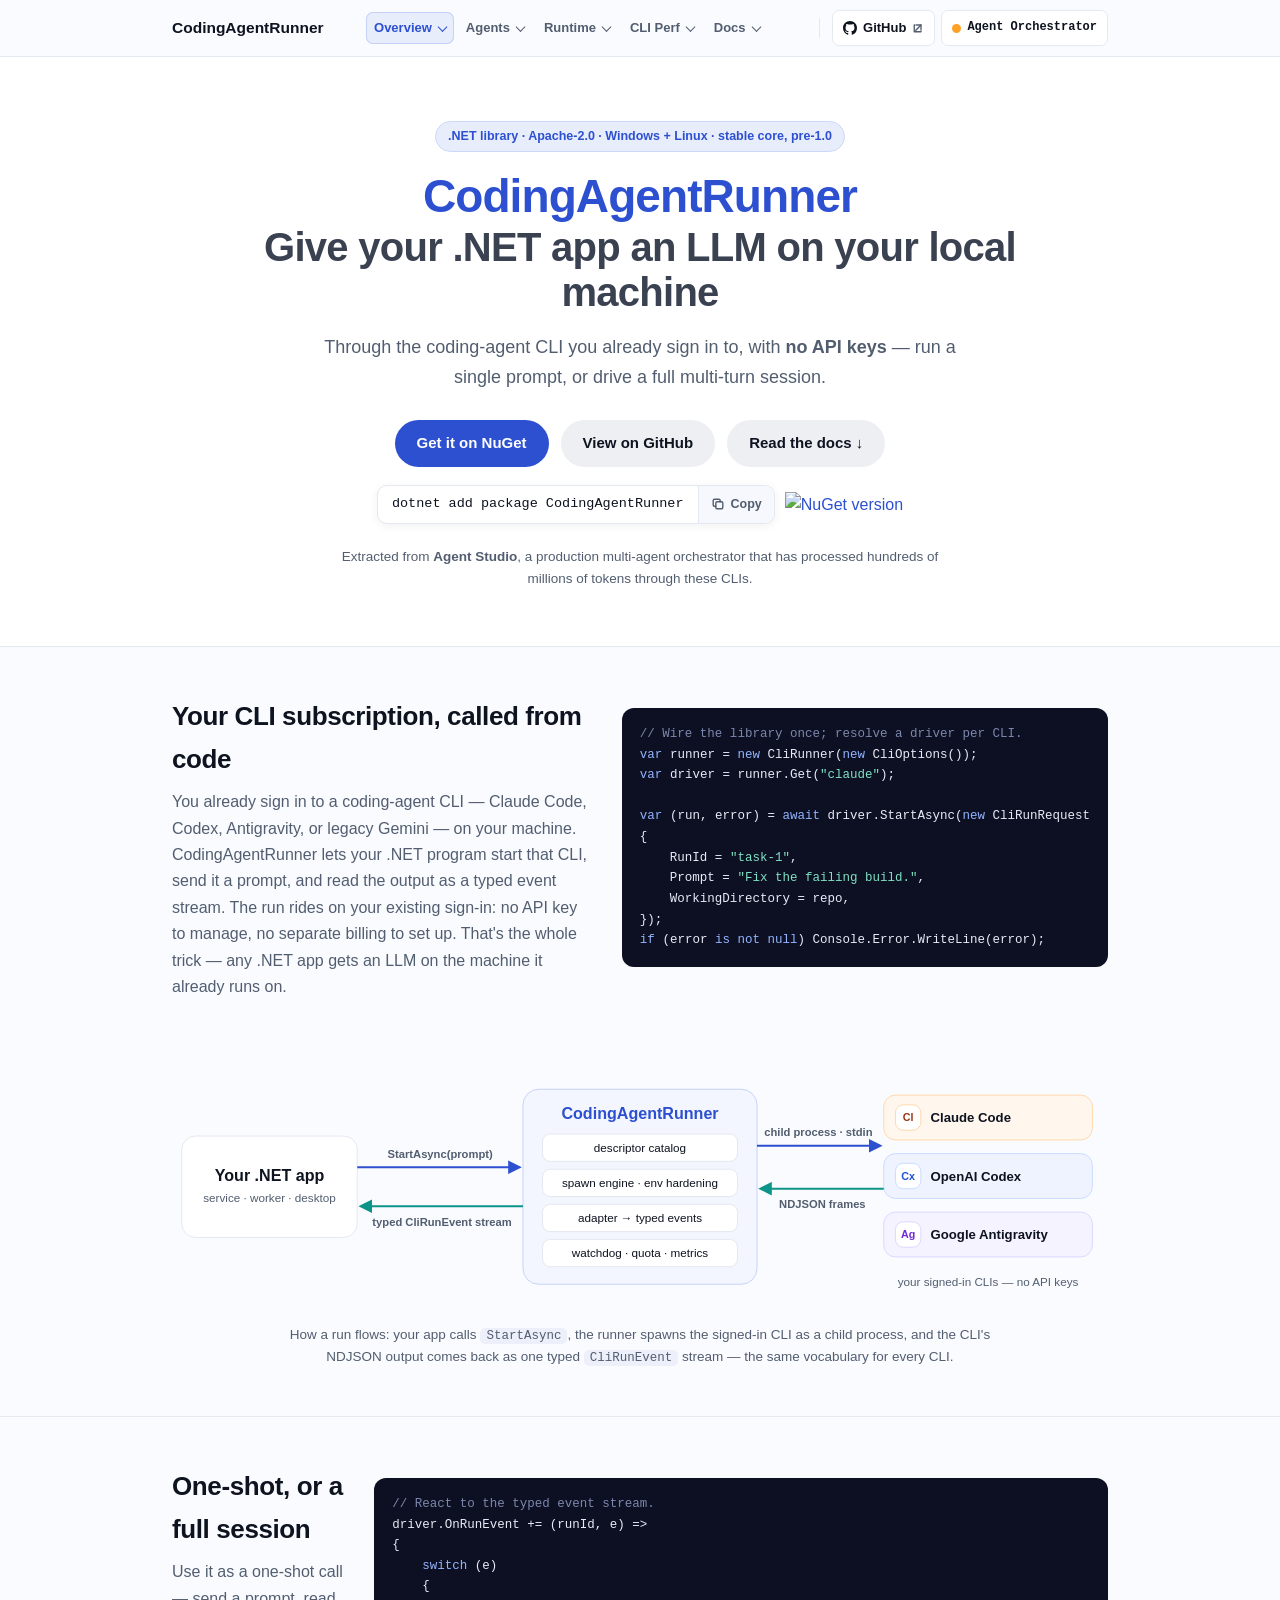
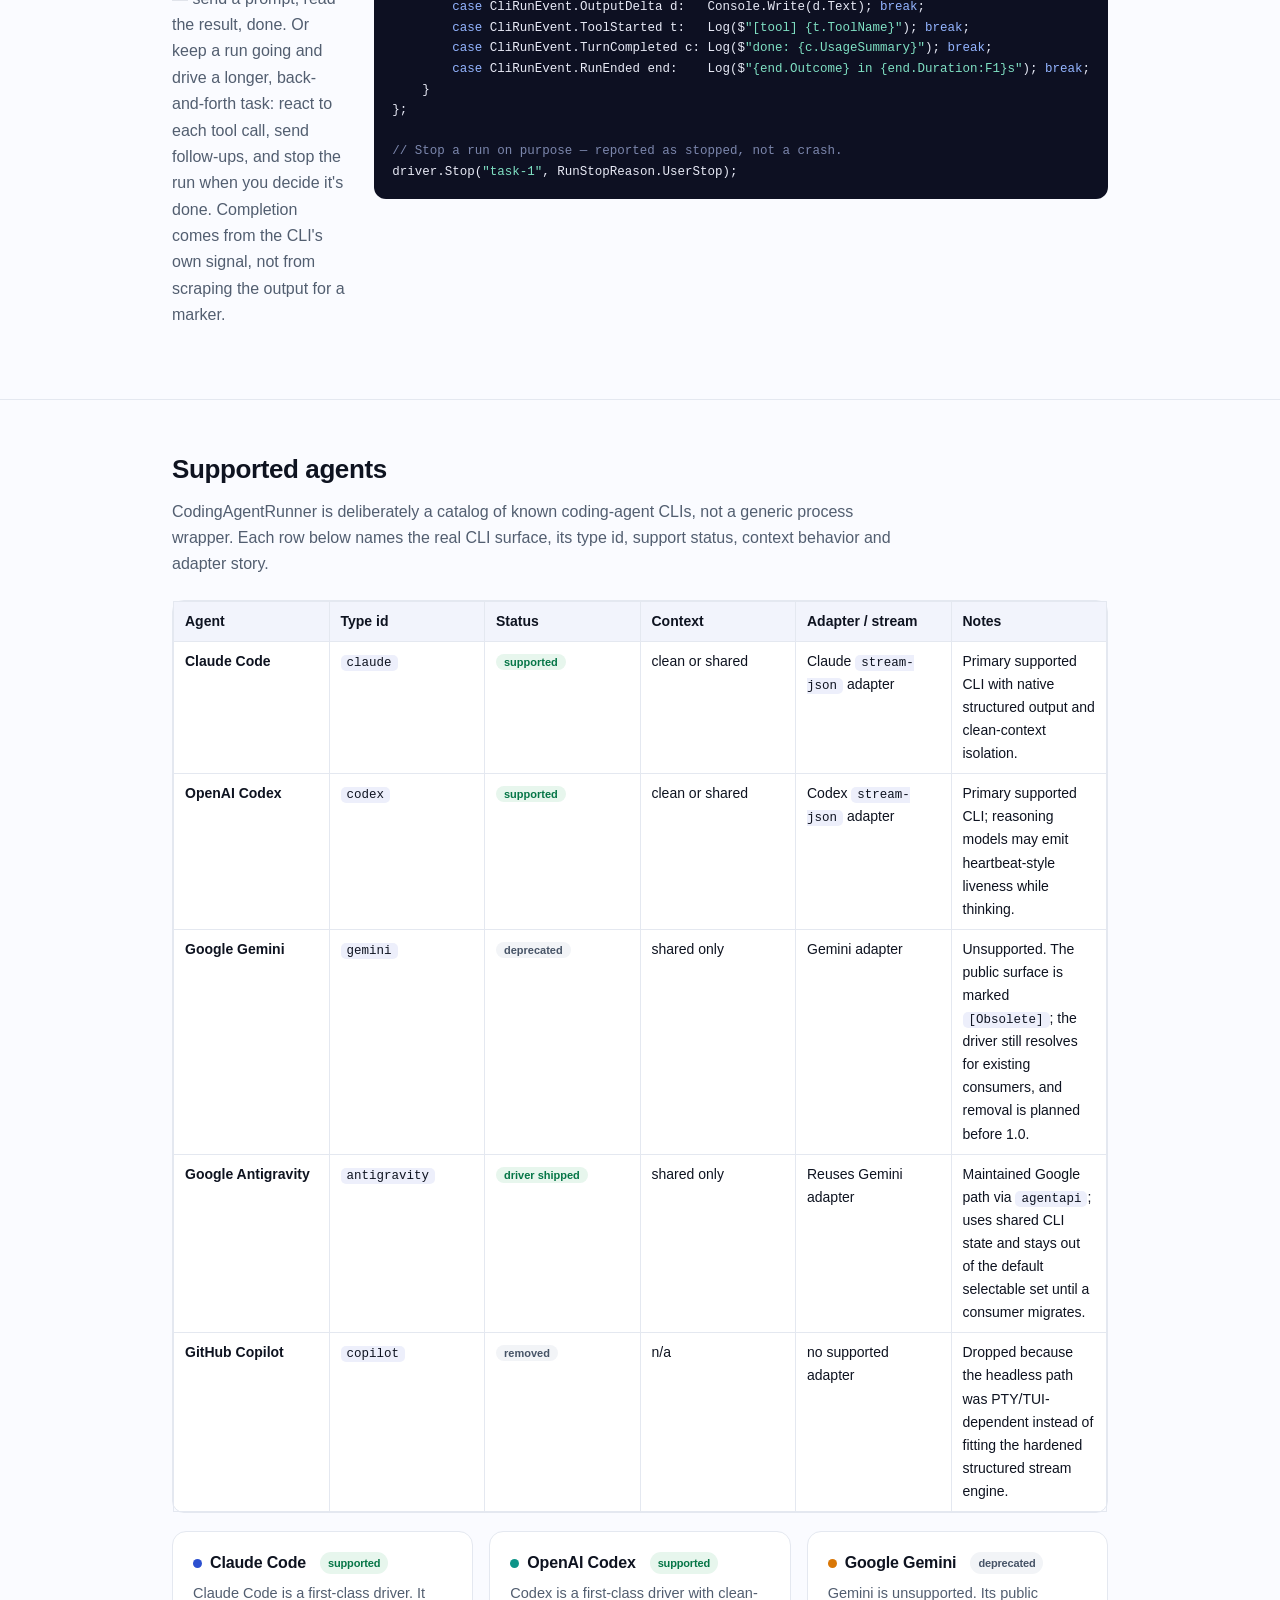
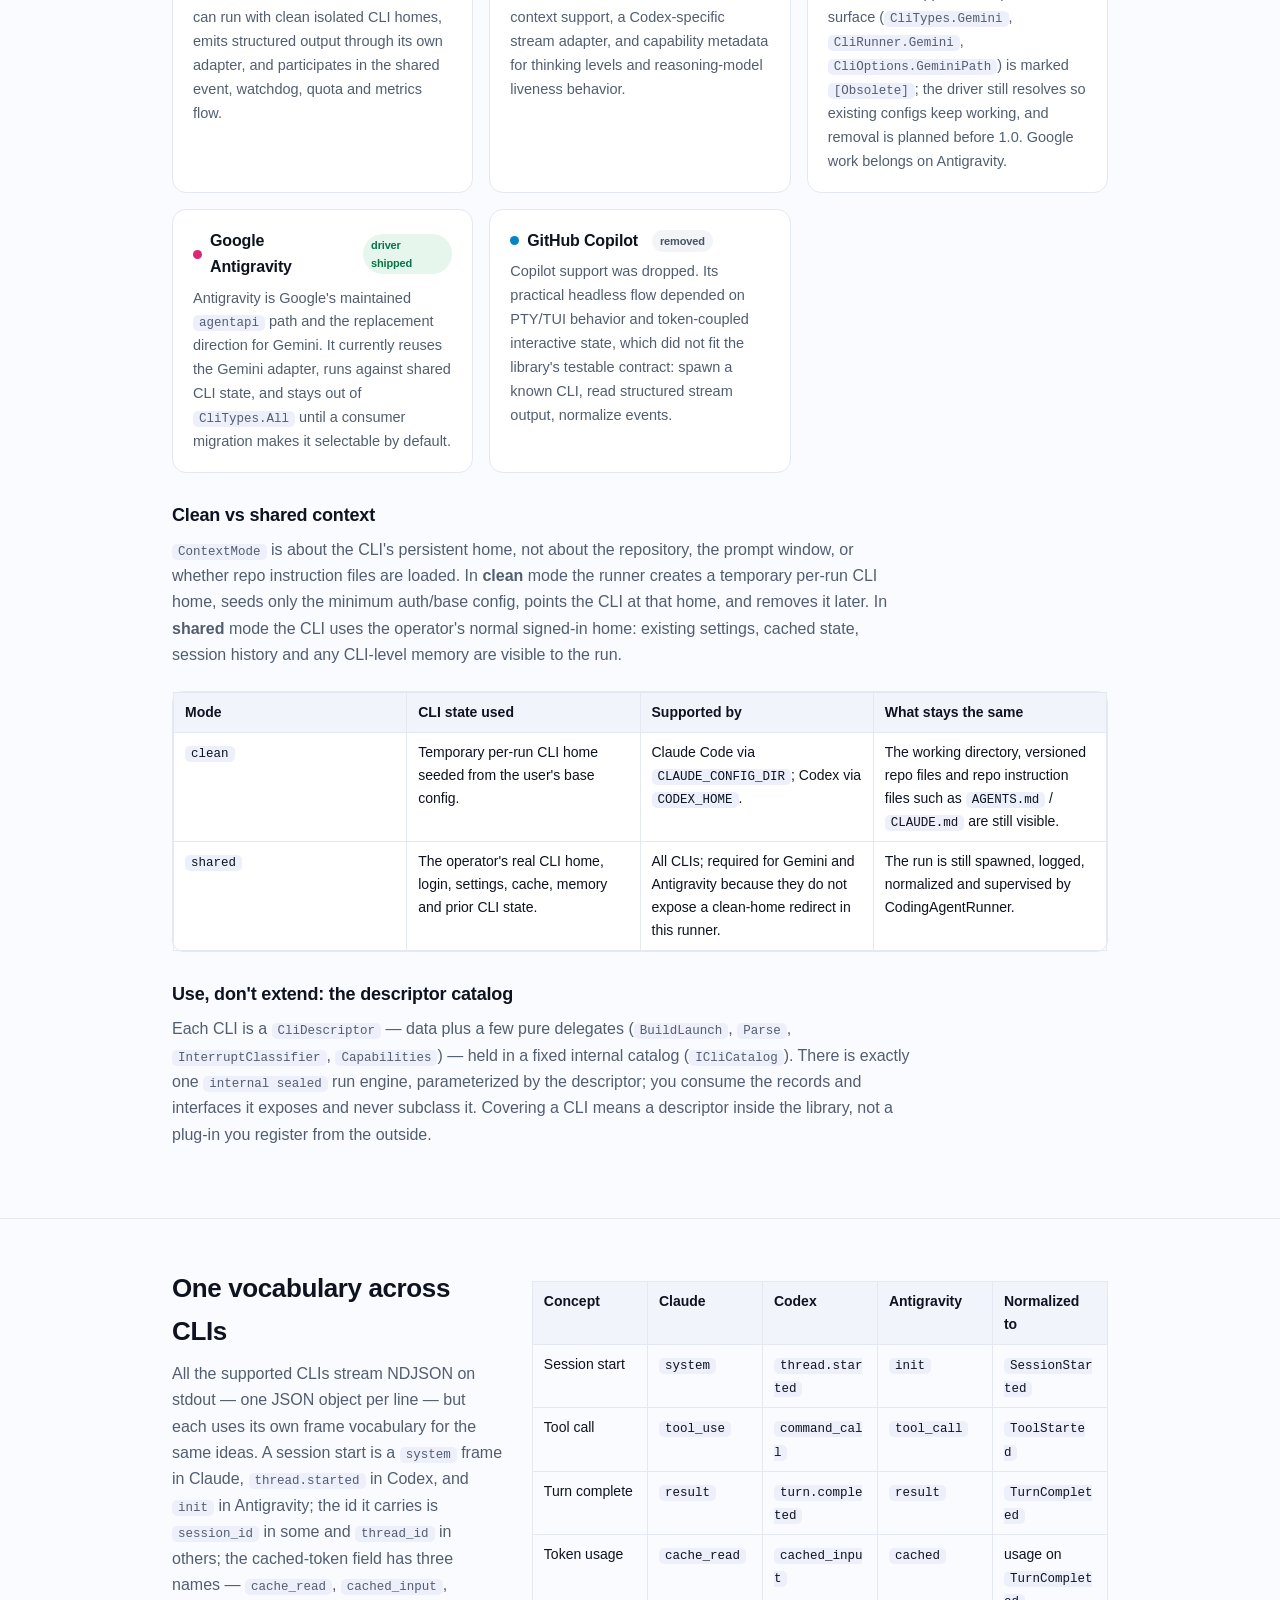
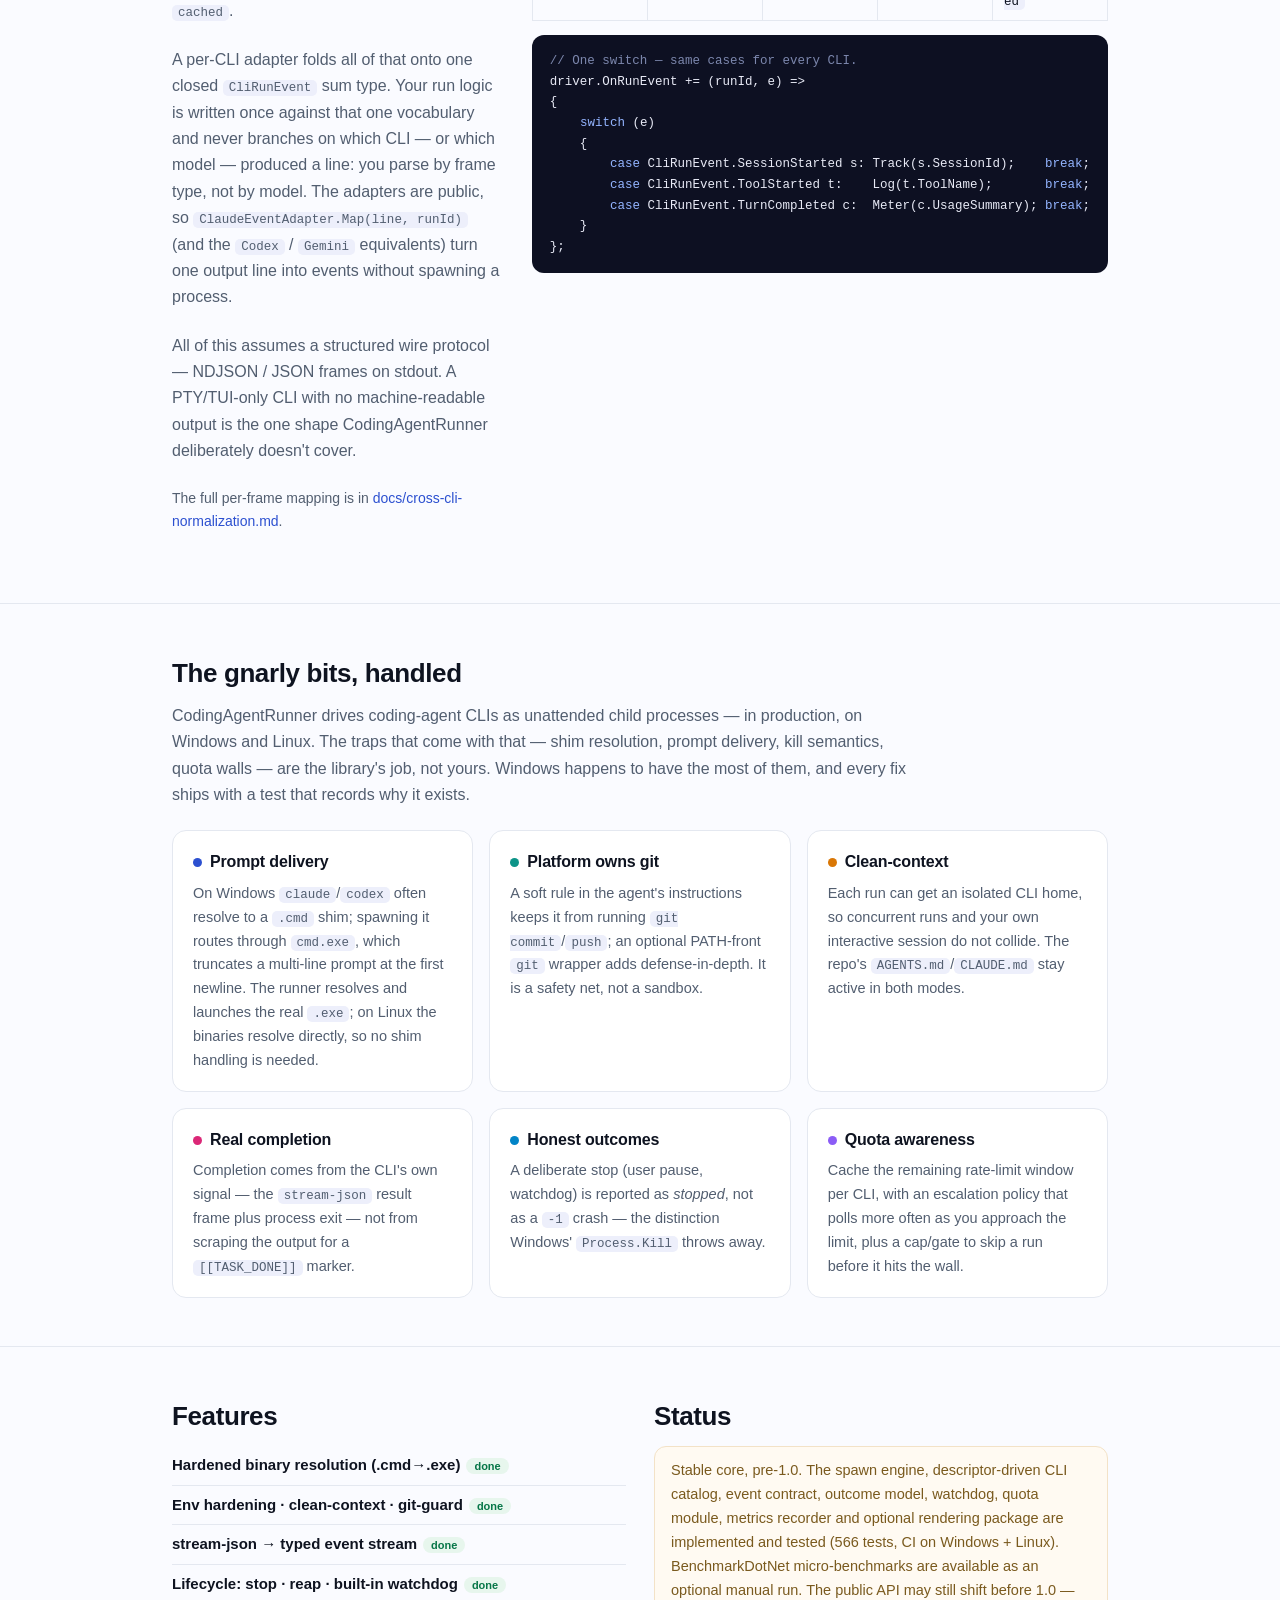
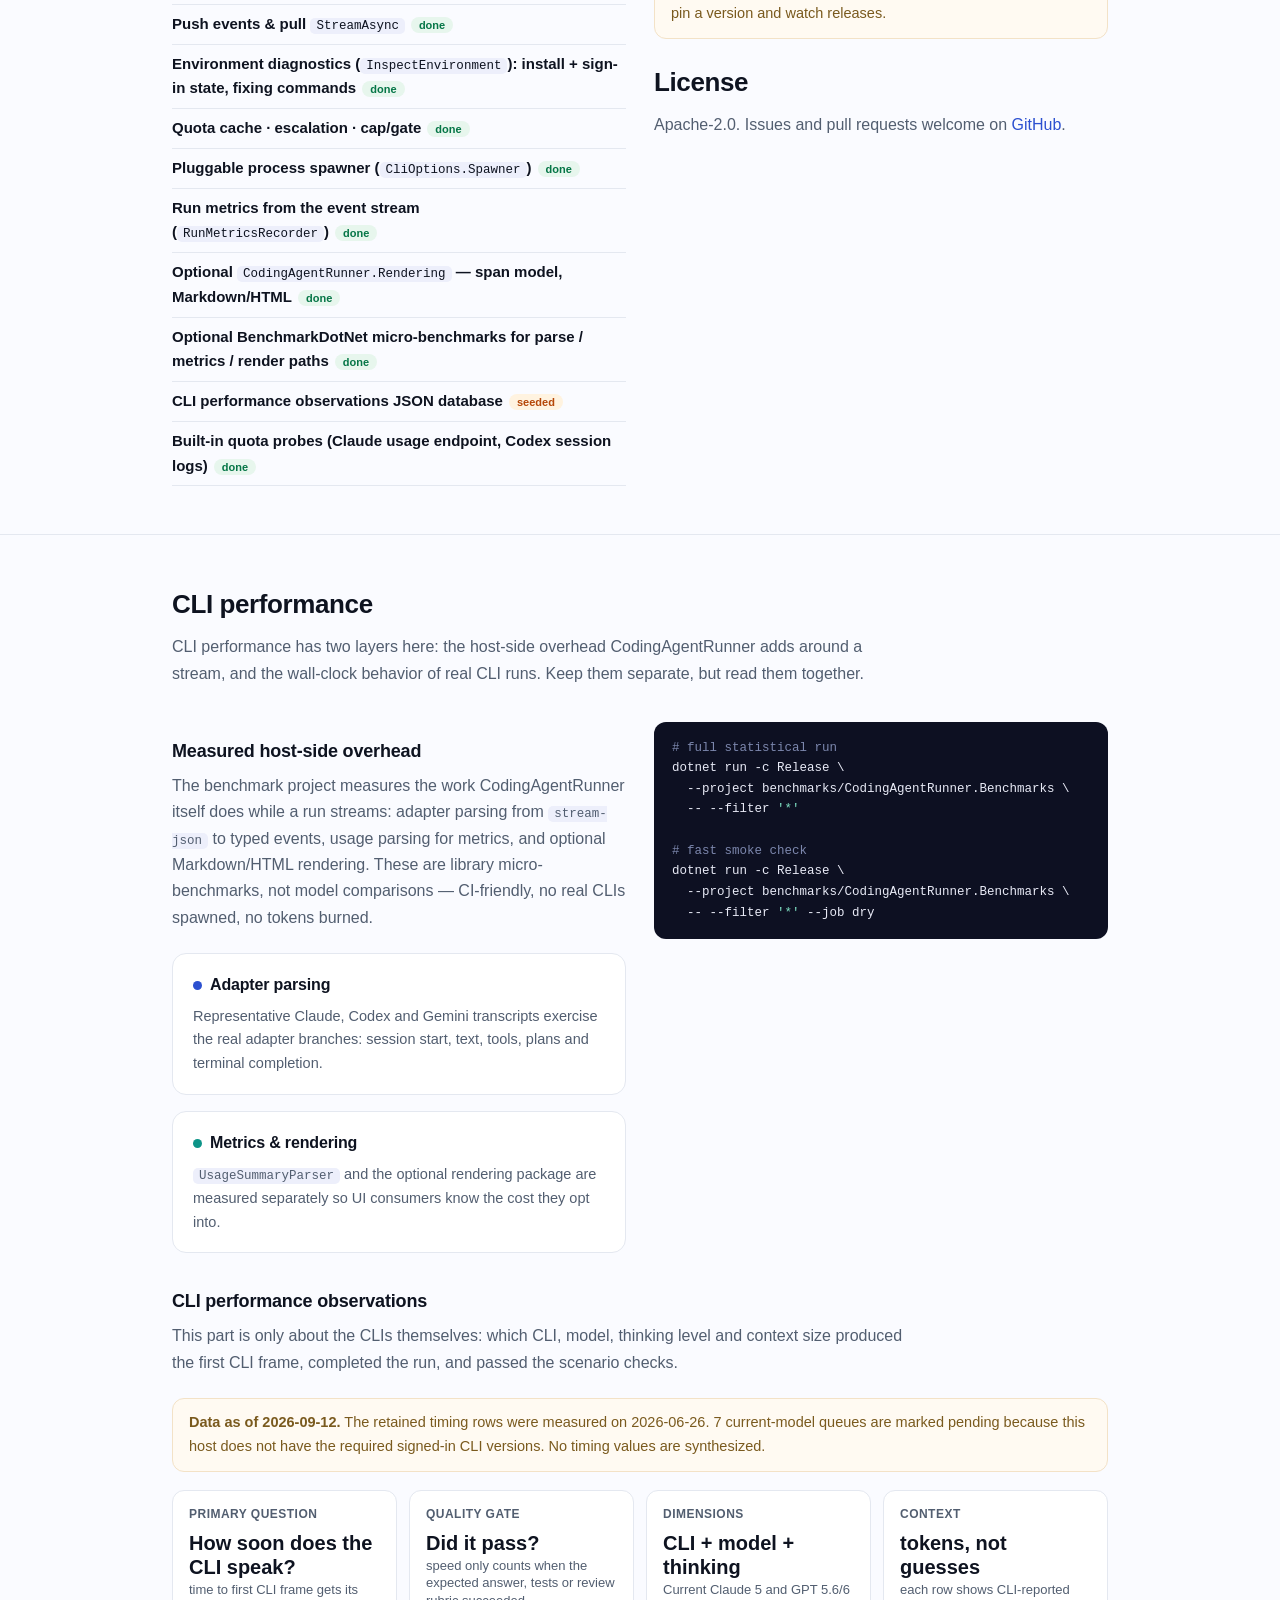
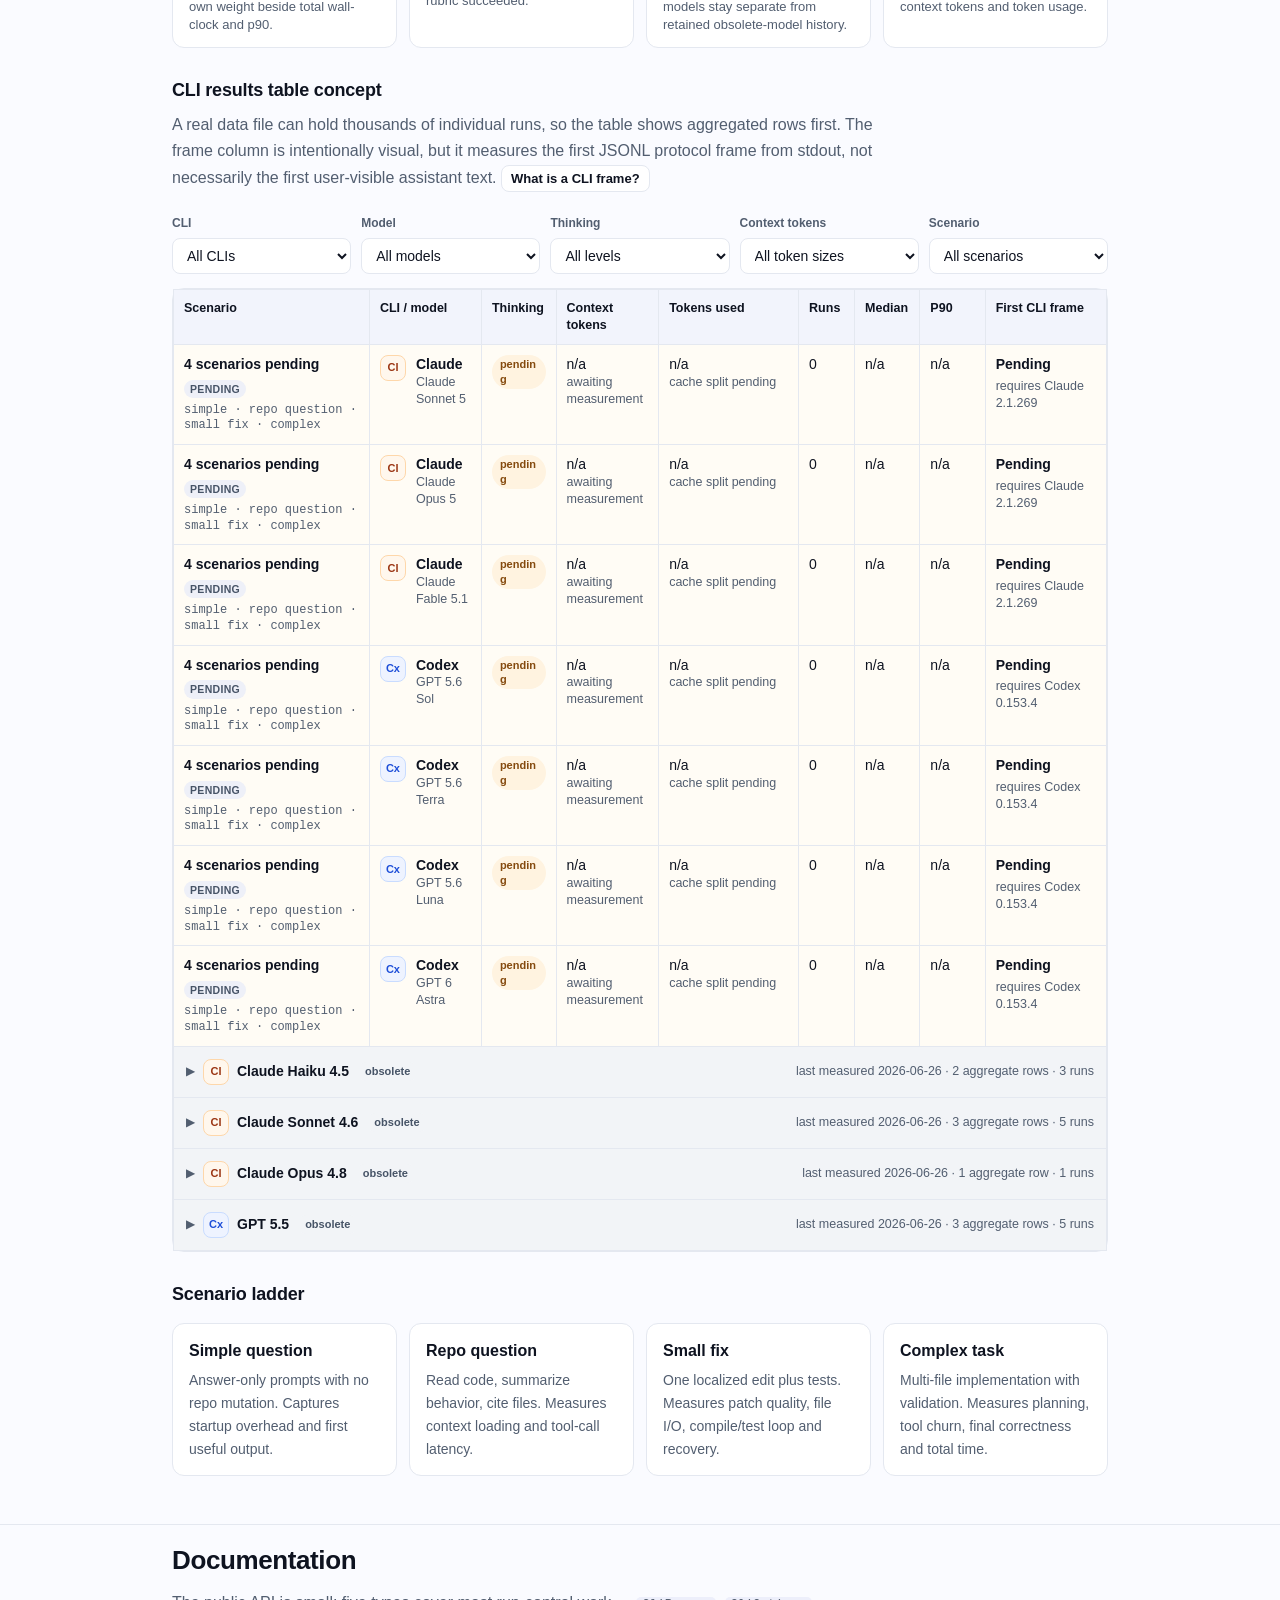
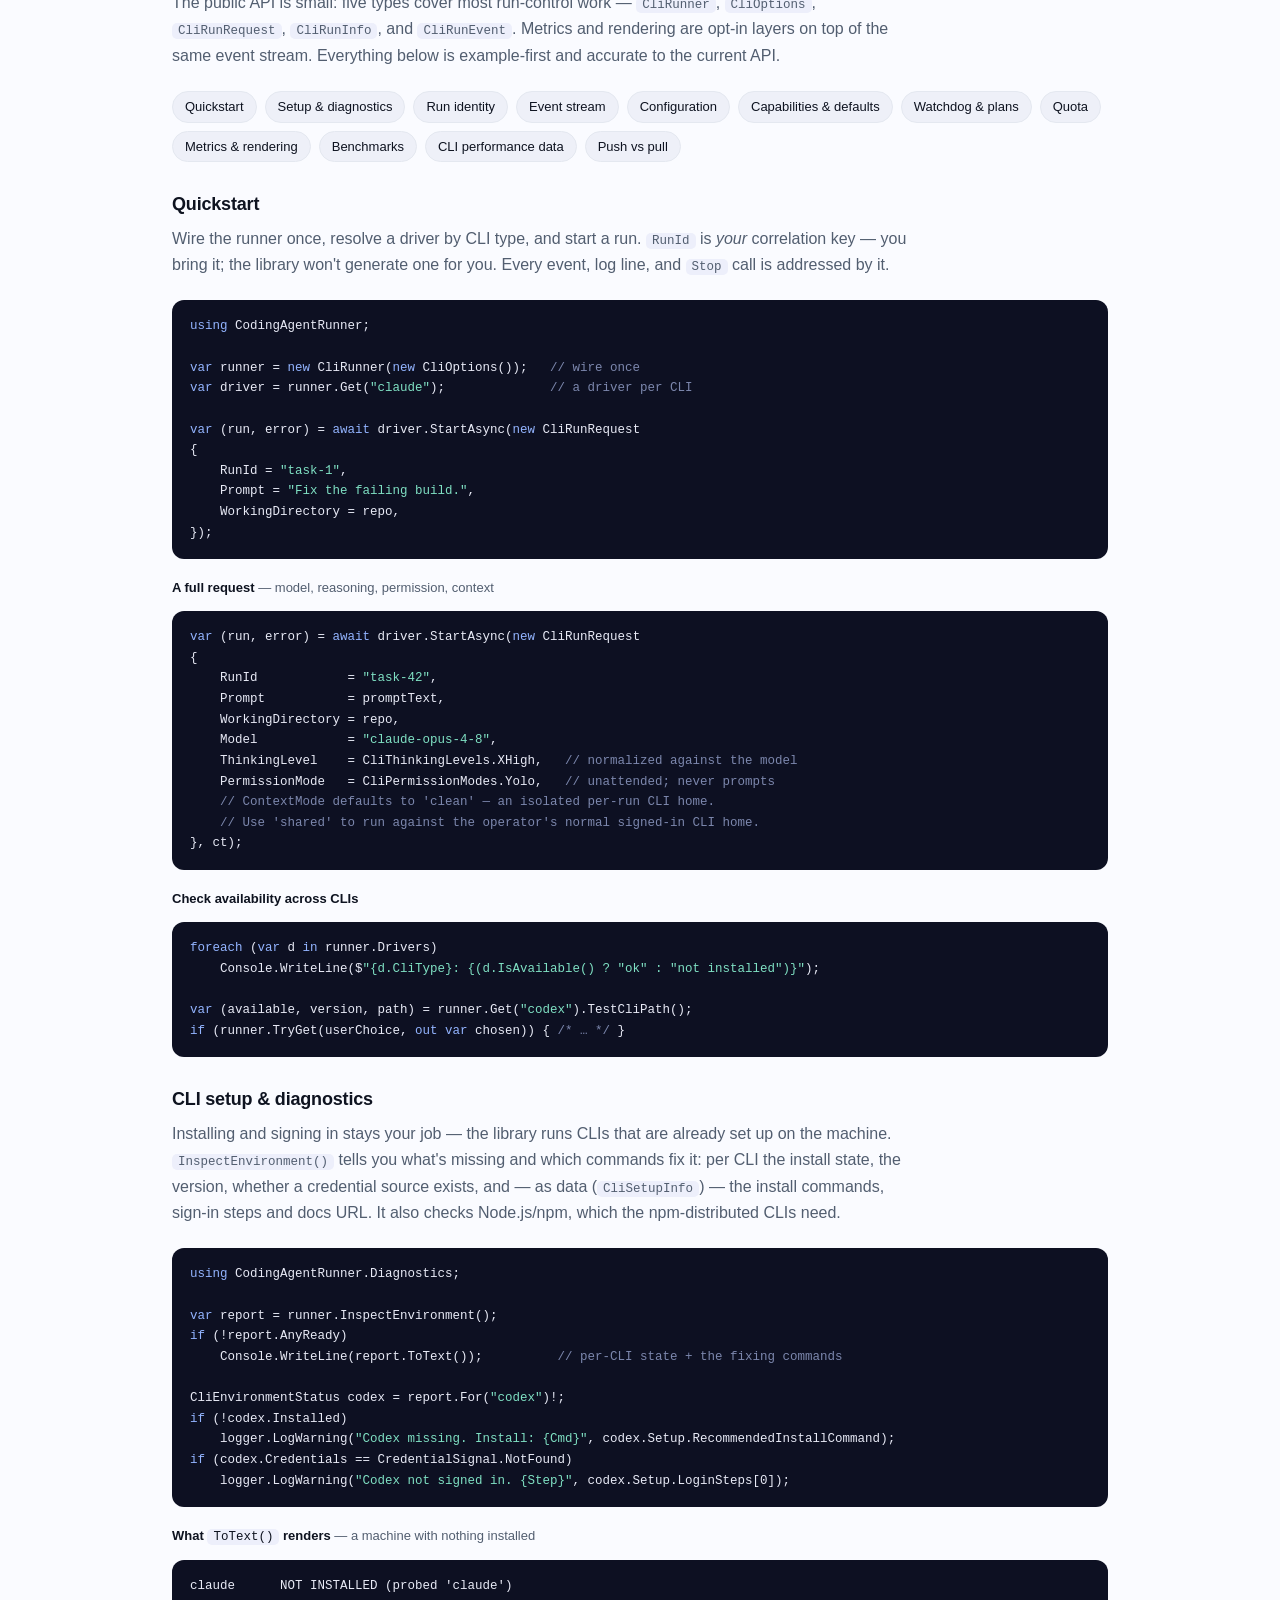
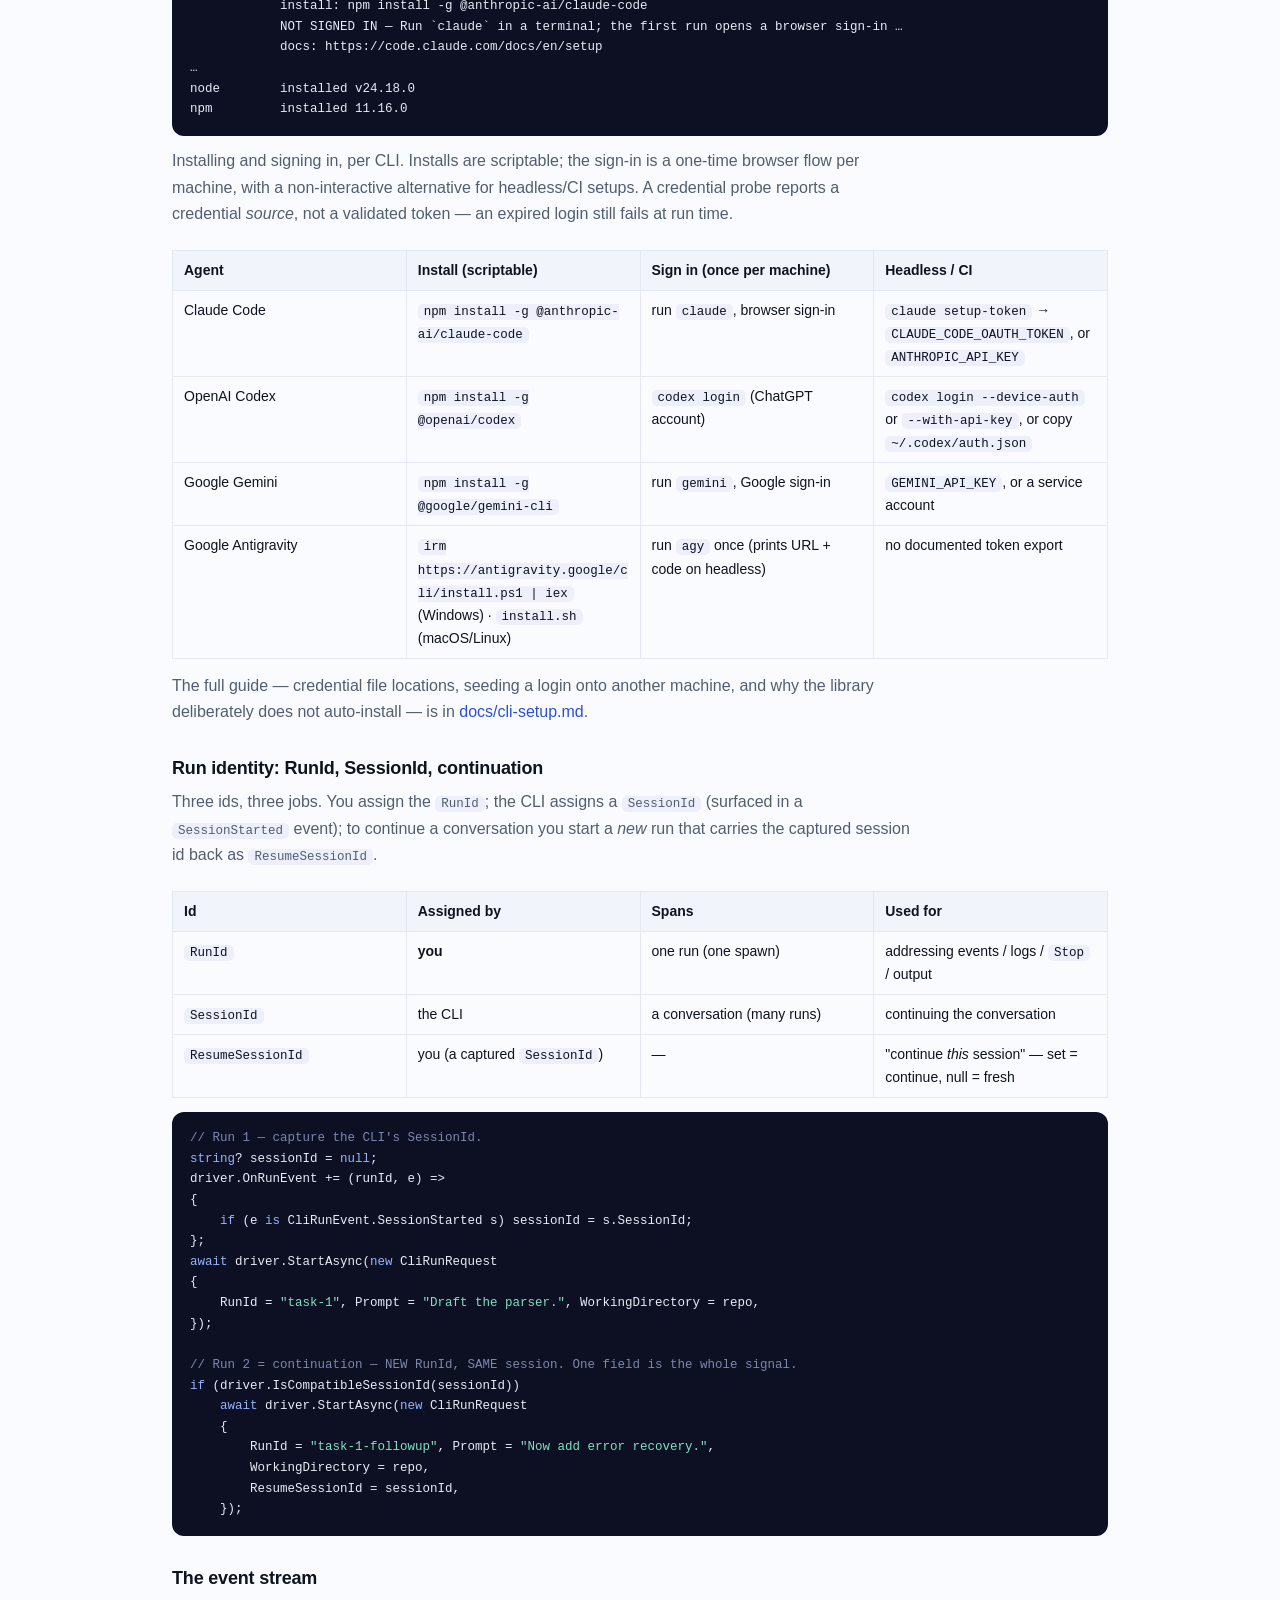
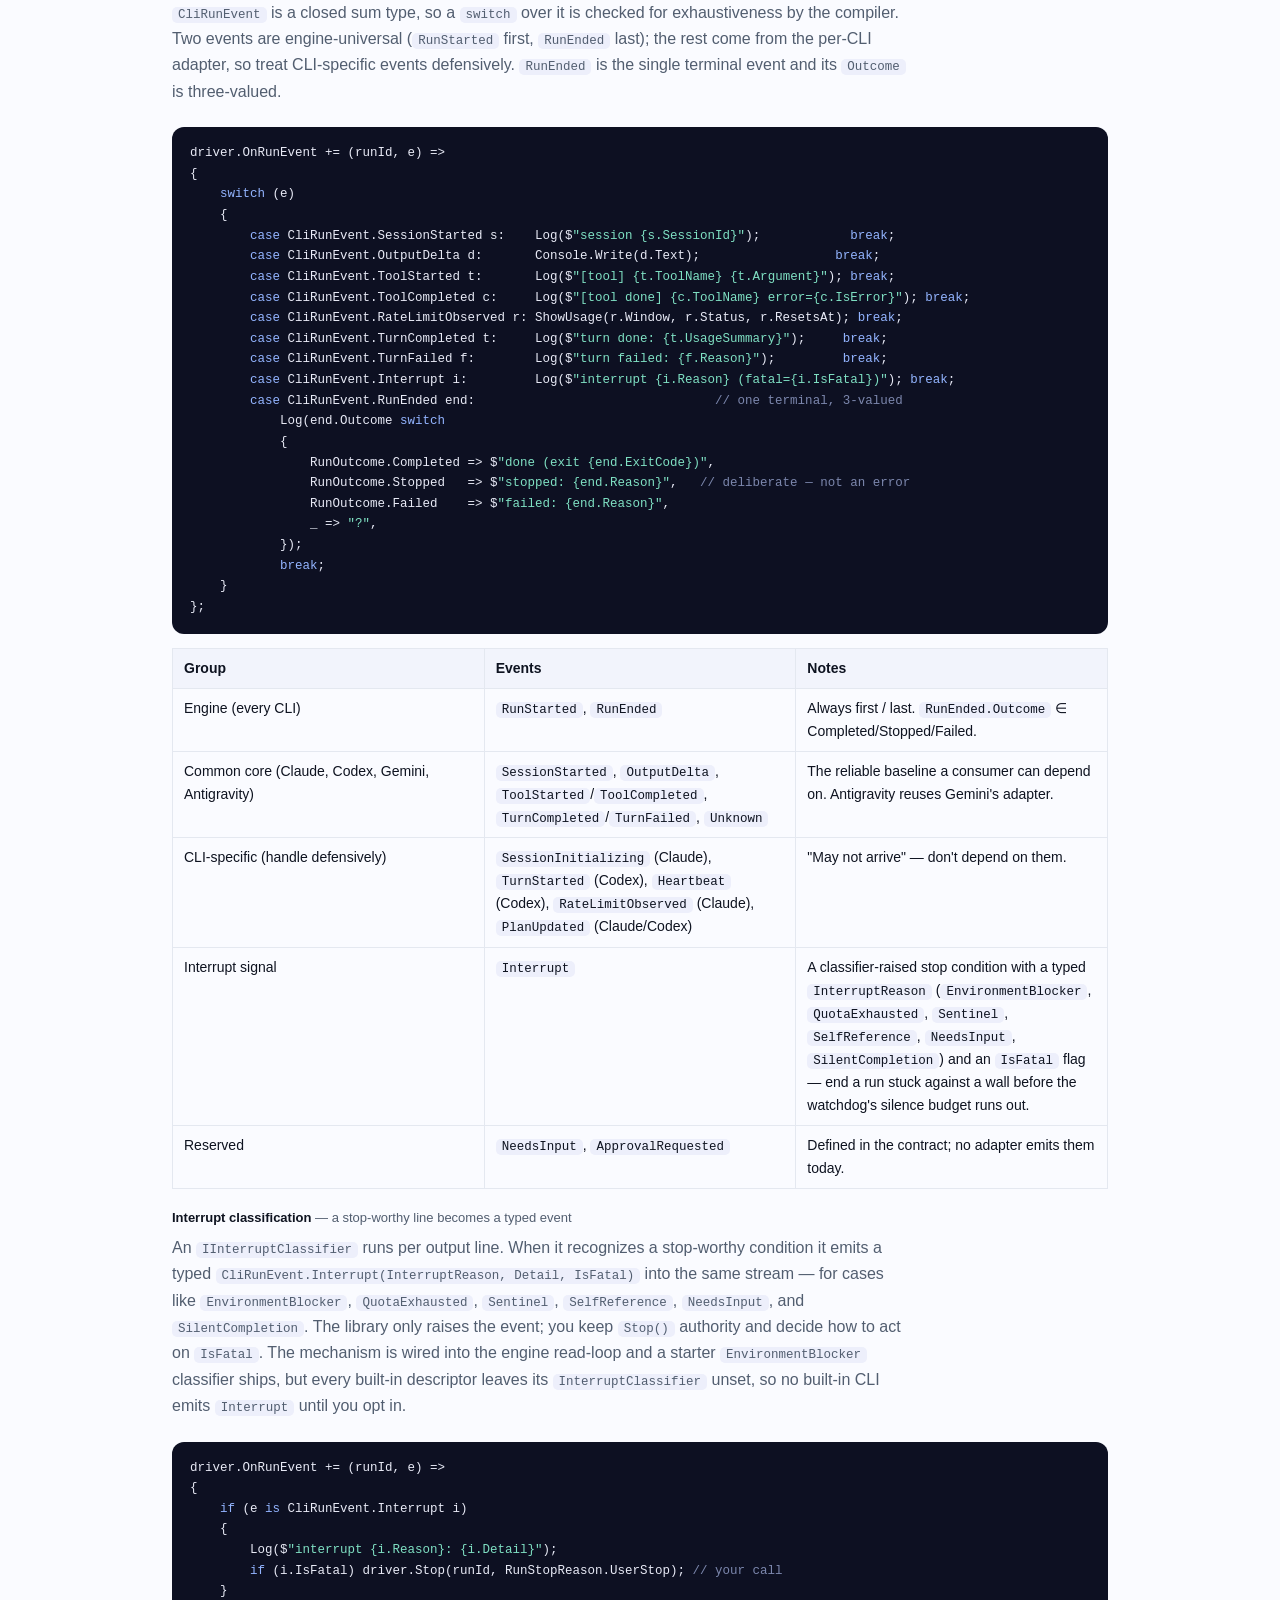
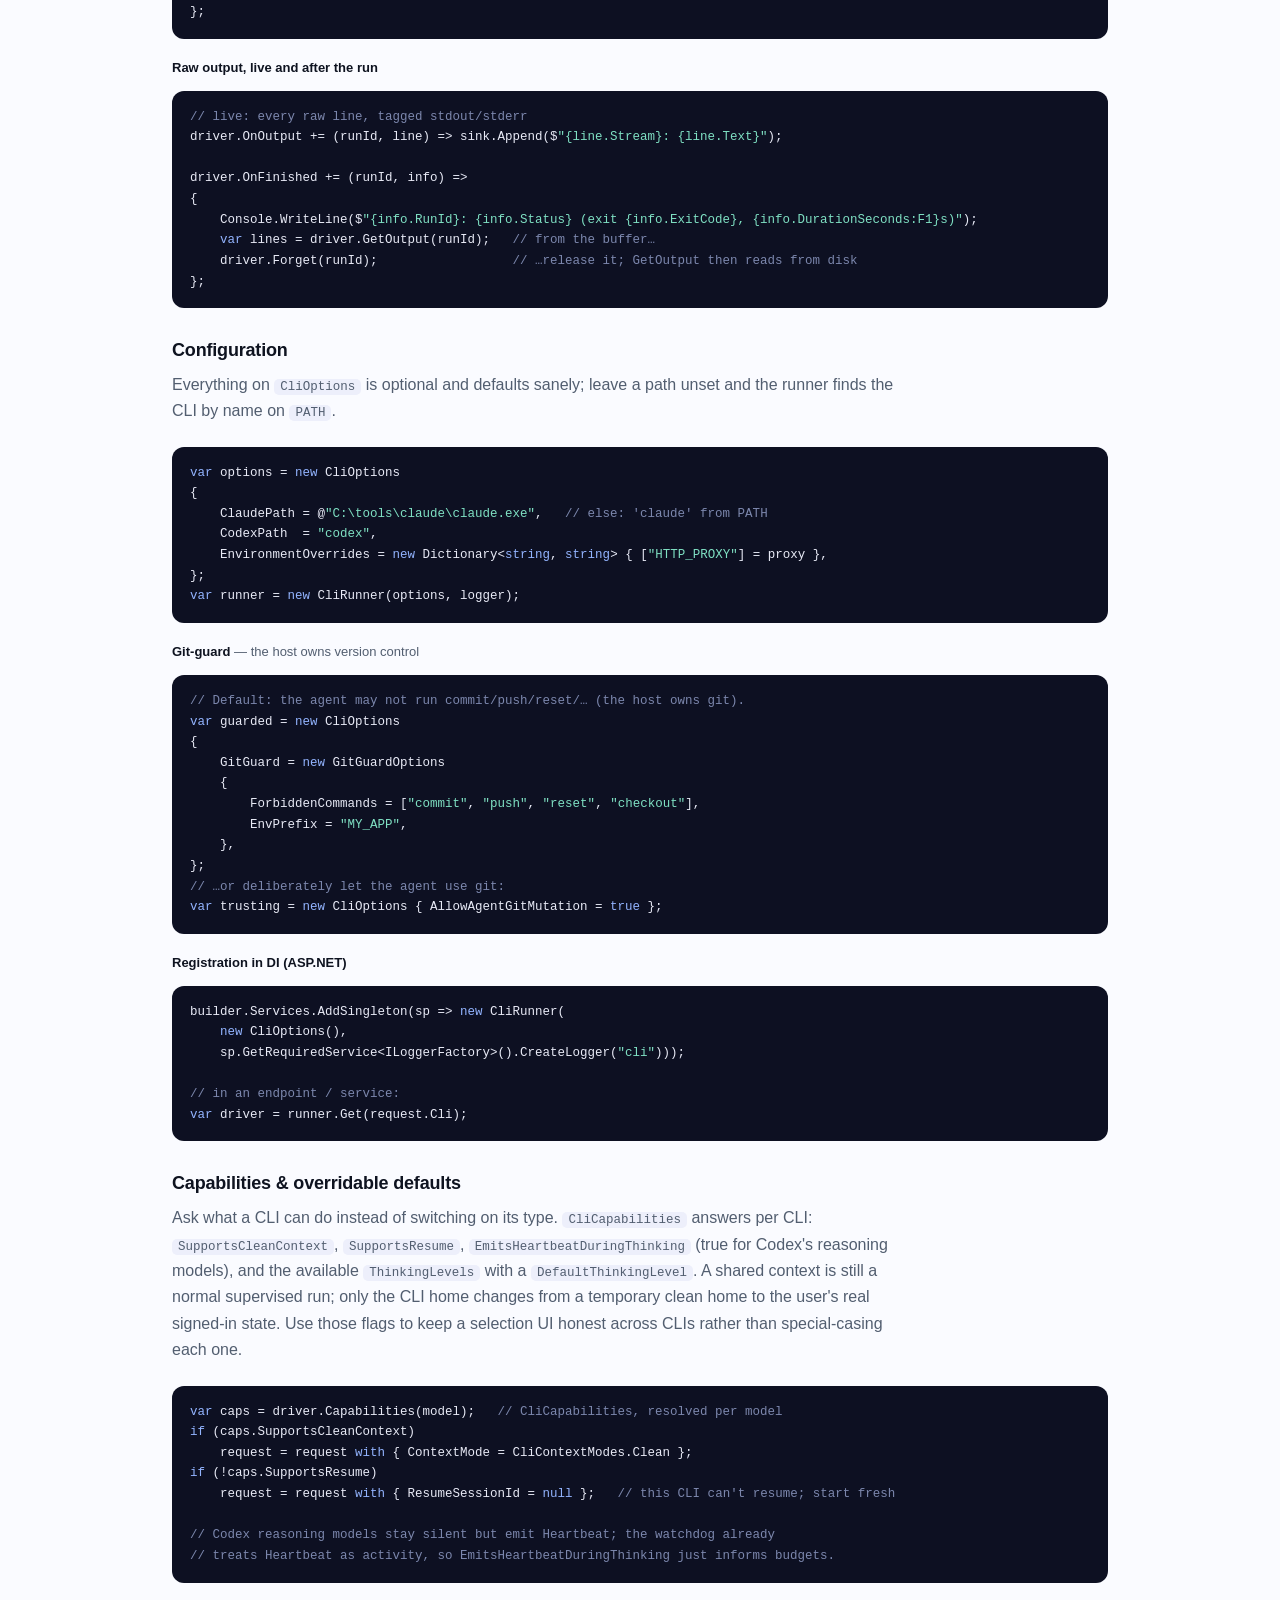
==== commit bf964b1e: "Add compact Agent Orchestrator link beside GitHub" ====
--- a/website/index.html
+++ b/website/index.html
@@ -15,6 +15,7 @@
 <meta name="twitter:card" content="summary" />
 <link rel="preload" href="fonts/space-grotesk-latin.woff2" as="font" type="font/woff2" crossorigin />
 <link rel="preload" href="fonts/inter-latin.woff2" as="font" type="font/woff2" crossorigin />
+<link rel="stylesheet" href="family-navigation.css" />
 <style>
   /* Self-hosted fonts (SIL OFL 1.1, see fonts/LICENSE.txt) — no third-party requests. */
   @font-face{font-family:'Inter';font-style:normal;font-weight:400 800;font-display:swap;src:url(fonts/inter-latin.woff2) format('woff2');}
@@ -62,11 +63,43 @@
   .nav-menu-panel a:hover{background:#f2f4fc;text-decoration:none;}
   .nav-menu-panel a.is-active{background:#e8edfc;color:var(--accent);box-shadow:none;}
   .nav-separator{width:1px;height:20px;background:var(--line);margin:0 6px 0 9px;}
-  .nav-links a.external-link{display:inline-flex;align-items:center;gap:6px;border:1px solid var(--line);background:#fff;color:var(--fg);padding:5px 10px;}
-  .nav-links a.external-link:hover{border-color:#b3c2f2;background:#f7f9fc;color:var(--fg);}
+  :is(.nav-links,.nav-utilities) a.external-link{display:inline-flex;align-items:center;gap:6px;border:1px solid var(--line);background:#fff;color:var(--fg);padding:5px 10px;}
+  :is(.nav-links,.nav-utilities) a.external-link:hover{border-color:#b3c2f2;background:#f7f9fc;color:var(--fg);}
   .nav-icon{width:14px;height:14px;flex:0 0 auto;}
   .external-icon{width:12px;height:12px;flex:0 0 auto;color:var(--muted);}
-  @media(max-width:760px){.site-nav .wrap{align-items:flex-start;flex-direction:column;gap:7px}.nav-links{justify-content:flex-start}.nav-links a{padding-left:0;padding-right:10px}.nav-menu summary{padding-left:0}.nav-menu-panel{position:static;min-width:100%;box-shadow:none;margin:4px 0 4px;padding:5px}.nav-separator{display:none}.nav-links a.external-link{padding-left:10px}}
+  @media(max-width:760px){.site-nav .wrap{align-items:flex-start;flex-direction:column;gap:7px}.nav-links{justify-content:flex-start}.nav-links a{padding-left:0;padding-right:10px}.nav-menu summary{padding-left:0}.nav-menu-panel{position:static;min-width:100%;box-shadow:none;margin:4px 0 4px;padding:5px}.nav-separator{display:none}:is(.nav-links,.nav-utilities) a.external-link{padding-left:10px}}
+  /* Runner packing for Agent Orchestrator family navigation v1. */
+  .site-nav {
+    --ao-family-text: var(--fg);
+    --ao-family-border: var(--line);
+    --ao-family-background: #fff;
+    --ao-family-focus: var(--accent);
+  }
+  .site-nav .wrap {
+    display: grid;
+    grid-template-columns: auto minmax(0, 1fr) auto;
+    grid-template-areas: "brand menus utilities";
+    gap: 14px;
+  }
+  .site-nav .brand { grid-area: brand; white-space: nowrap; }
+  .site-nav .nav-links { grid-area: menus; min-width: 0; justify-content: center; flex-wrap: nowrap; }
+  .nav-utilities { grid-area: utilities; display: flex; align-items: center; justify-self: end; gap: 6px; white-space: nowrap; }
+  .nav-utilities a.external-link { min-height: 36px; justify-content: center; border-radius: 7px; font-size: 13px; font-weight: 650; text-decoration: none; }
+  @media (max-width: 980px) {
+    .site-nav .ao-family-name, .nav-utilities .github-label, .nav-utilities .external-icon, .nav-utilities .nav-separator { display: none; }
+    .site-nav .ao-family-short { display: inline; }
+    .nav-utilities a.external-link { min-width: 36px; }
+  }
+  @media (max-width: 760px) {
+    .site-nav .wrap {
+      grid-template-columns: minmax(0, 1fr) auto;
+      grid-template-areas: "brand utilities" "menus menus";
+      align-items: center;
+      gap: 7px 12px;
+    }
+    .site-nav .nav-links { justify-content: flex-start; flex-wrap: wrap; }
+    .nav-utilities a.external-link { min-width: 44px; min-height: 44px; }
+  }
   /* hero */
   header.hero{background:#fff;border-bottom:1px solid var(--line);padding:64px 0 56px;text-align:center;}
   .badge{display:inline-block;font-size:12.5px;font-weight:600;color:var(--accent);background:#e8edfc;border:1px solid #cdd8f8;padding:4px 12px;border-radius:999px;margin-bottom:20px;}
@@ -307,11 +340,19 @@
           <a href="#streaming">Push vs pull</a>
         </div>
       </details>
+    </div>
+    <div class="nav-utilities" role="group" aria-label="Project and ecosystem links">
       <span class="nav-separator" aria-hidden="true"></span>
-      <a class="external-link" href="https://github.com/agent-orc/runner" target="_blank" rel="noopener noreferrer" aria-label="GitHub repository, opens an external site">
+      <a class="external-link" href="https://github.com/agent-orc/runner" target="_blank" rel="noopener noreferrer" aria-label="GitHub repository, opens an external site" title="GitHub repository">
         <svg class="nav-icon" viewBox="0 0 16 16" fill="currentColor" aria-hidden="true"><path d="M8 0C3.58 0 0 3.58 0 8c0 3.54 2.29 6.53 5.47 7.59.4.07.55-.17.55-.38 0-.19-.01-.82-.01-1.49-2.01.37-2.53-.49-2.69-.94-.09-.23-.48-.94-.82-1.13-.28-.15-.68-.52-.01-.53.63-.01 1.08.58 1.23.82.72 1.21 1.87.87 2.33.66.07-.52.28-.87.51-1.07-1.78-.2-3.64-.89-3.64-3.95 0-.87.31-1.59.82-2.15-.08-.2-.36-1.02.08-2.12 0 0 .67-.21 2.2.82A7.65 7.65 0 0 1 8 3.87c.68 0 1.36.09 2 .26 1.53-1.04 2.2-.82 2.2-.82.44 1.1.16 1.92.08 2.12.51.56.82 1.27.82 2.15 0 3.07-1.87 3.75-3.65 3.95.29.25.54.73.54 1.48 0 1.07-.01 1.93-.01 2.2 0 .21.15.46.55.38A8.01 8.01 0 0 0 16 8c0-4.42-3.58-8-8-8Z"/></svg>
-        <span>GitHub</span>
+        <span class="github-label">GitHub</span>
         <svg class="external-icon" viewBox="0 0 16 16" fill="none" stroke="currentColor" stroke-width="1.8" stroke-linecap="round" stroke-linejoin="round" aria-hidden="true"><path d="M6 4h6v6"/><path d="m5 11 7-7"/><path d="M12 12v1H3V4h1"/></svg>
+      </a>
+      <!-- Agent Orchestrator family navigation v1 -->
+      <a class="ao-family-link" data-family-link="1" href="https://agent-orchestrator.dev/" aria-label="Agent Orchestrator home" title="Agent Orchestrator">
+        <span class="ao-family-mark" aria-hidden="true"></span>
+        <span class="ao-family-name">Agent Orchestrator</span>
+        <span class="ao-family-short" aria-hidden="true">AO</span>
       </a>
     </div>
   </div>
--- a/website/family-navigation.css
+++ b/website/family-navigation.css
@@ -0,0 +1,48 @@
+/* Agent Orchestrator family-link contract v1. Maintained in Marketing Studio:
+   02-produktname/dachmarke-und-produktseiten-header.md. Keep both pilot copies identical. */
+a.ao-family-link {
+  display: inline-flex;
+  align-items: center;
+  justify-content: center;
+  gap: 6px;
+  flex: 0 0 auto;
+  min-height: 36px;
+  padding: 6px 10px;
+  border: 1px solid var(--ao-family-border, var(--border, var(--line, #e2e8f0)));
+  border-radius: 7px;
+  background: var(--ao-family-background, var(--panel, var(--card, #fff)));
+  color: var(--ao-family-text, var(--text, var(--fg, #1a2233)));
+  font: 600 12px/1.3 ui-monospace, "Cascadia Code", "SF Mono", Consolas, monospace;
+  white-space: nowrap;
+  text-decoration: none;
+}
+
+a.ao-family-link:hover {
+  border-color: var(--ao-family-focus, var(--accent, #2f6df0));
+  background: var(--ao-family-hover, var(--bg-alt, #f5f7fb));
+  text-decoration: none;
+}
+
+a.ao-family-link:focus-visible {
+  outline: 2px solid var(--ao-family-focus, var(--accent, #2f6df0));
+  outline-offset: 3px;
+}
+
+.ao-family-mark {
+  width: 9px;
+  height: 9px;
+  flex: 0 0 auto;
+  border-radius: 50%;
+  background: #ffa028;
+}
+
+.ao-family-short { display: none; }
+
+@media (max-width: 980px) {
+  .ao-family-name { display: none; }
+  .ao-family-short { display: inline; }
+}
+
+@media (max-width: 760px) {
+  a.ao-family-link { min-height: 44px; }
+}
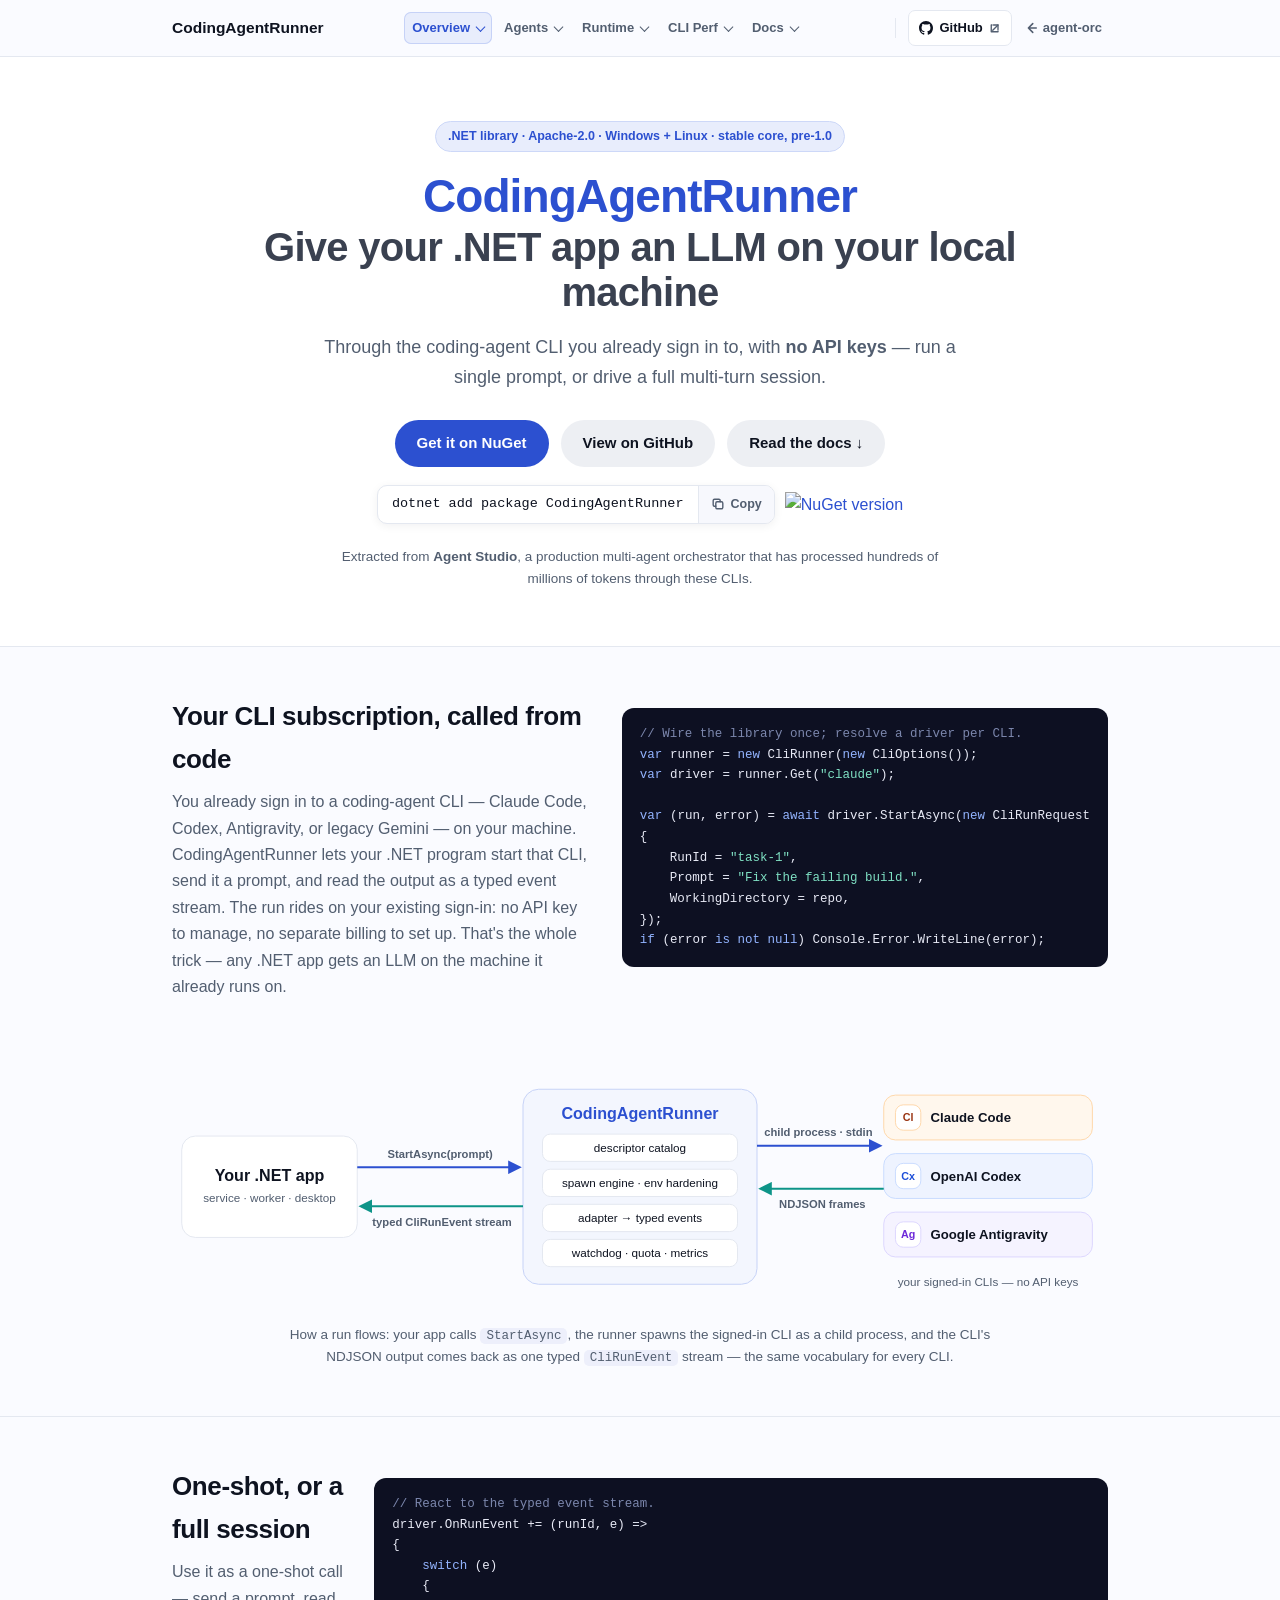
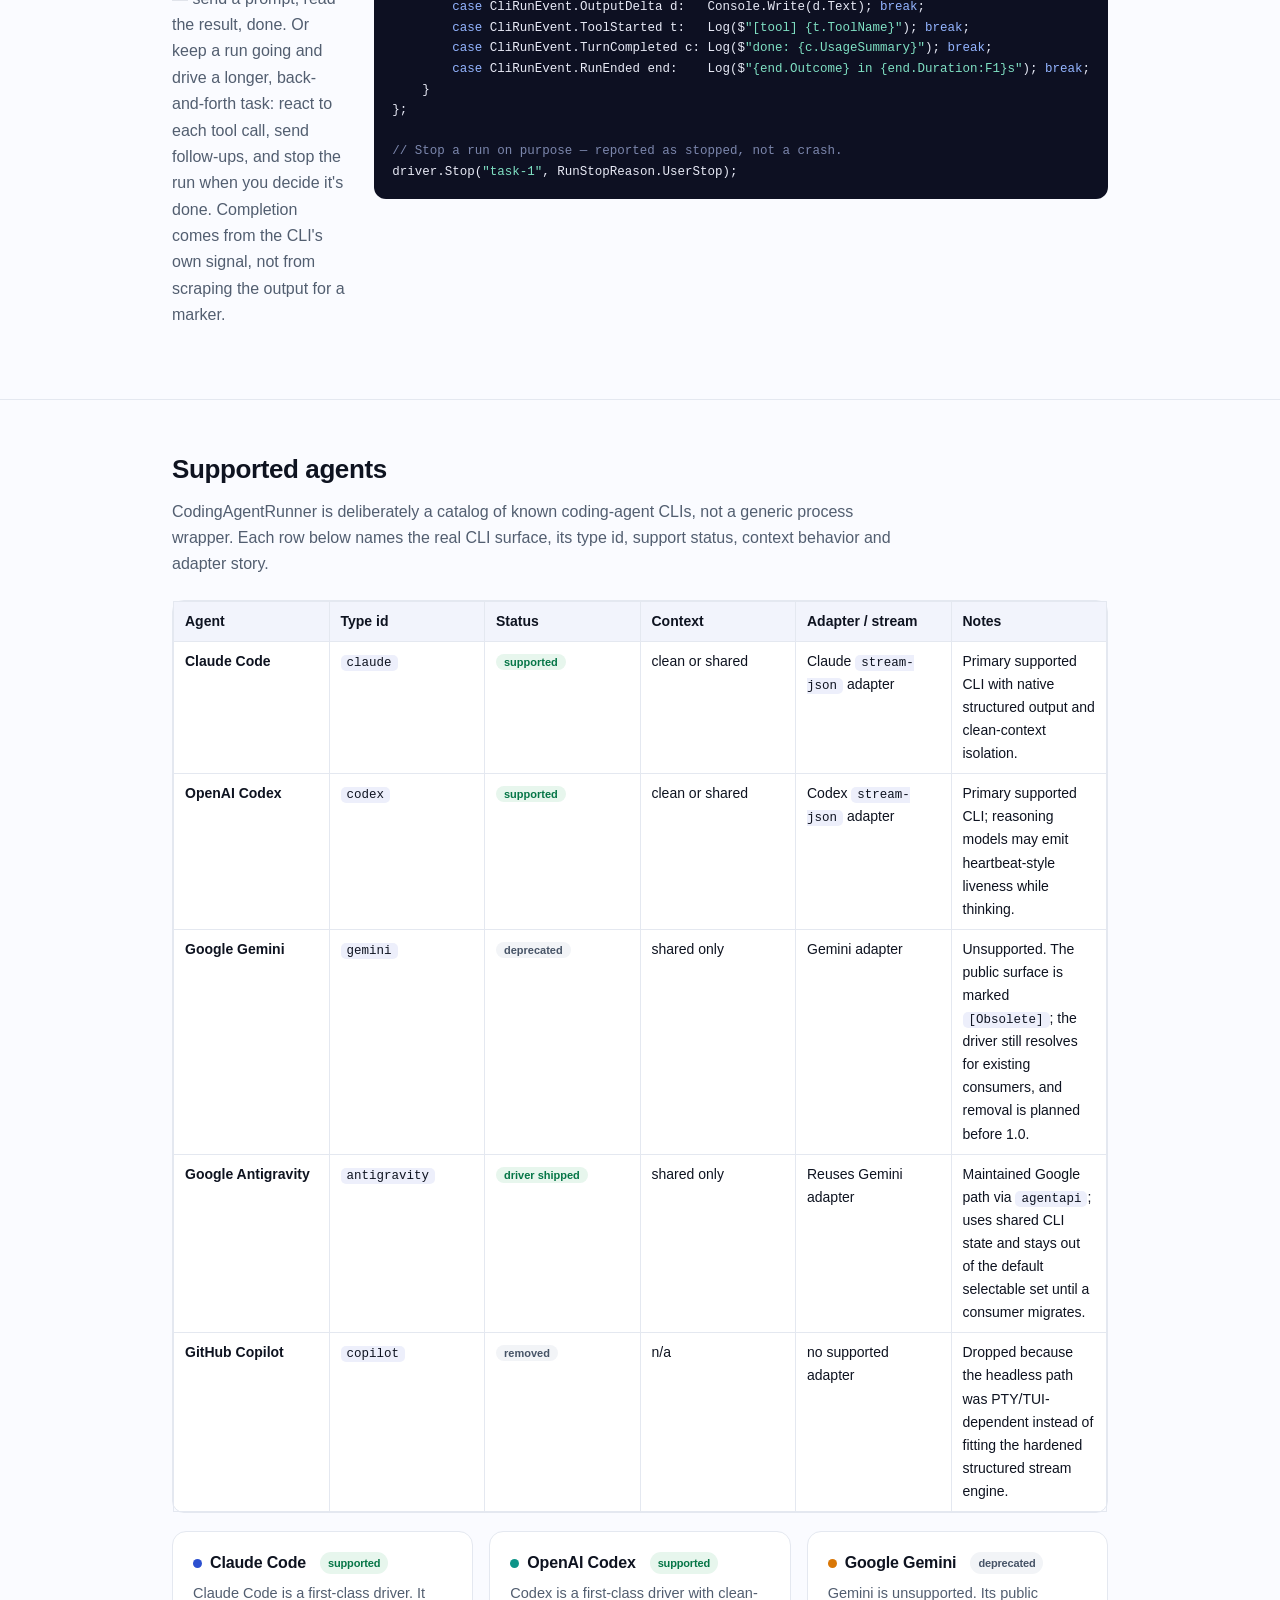
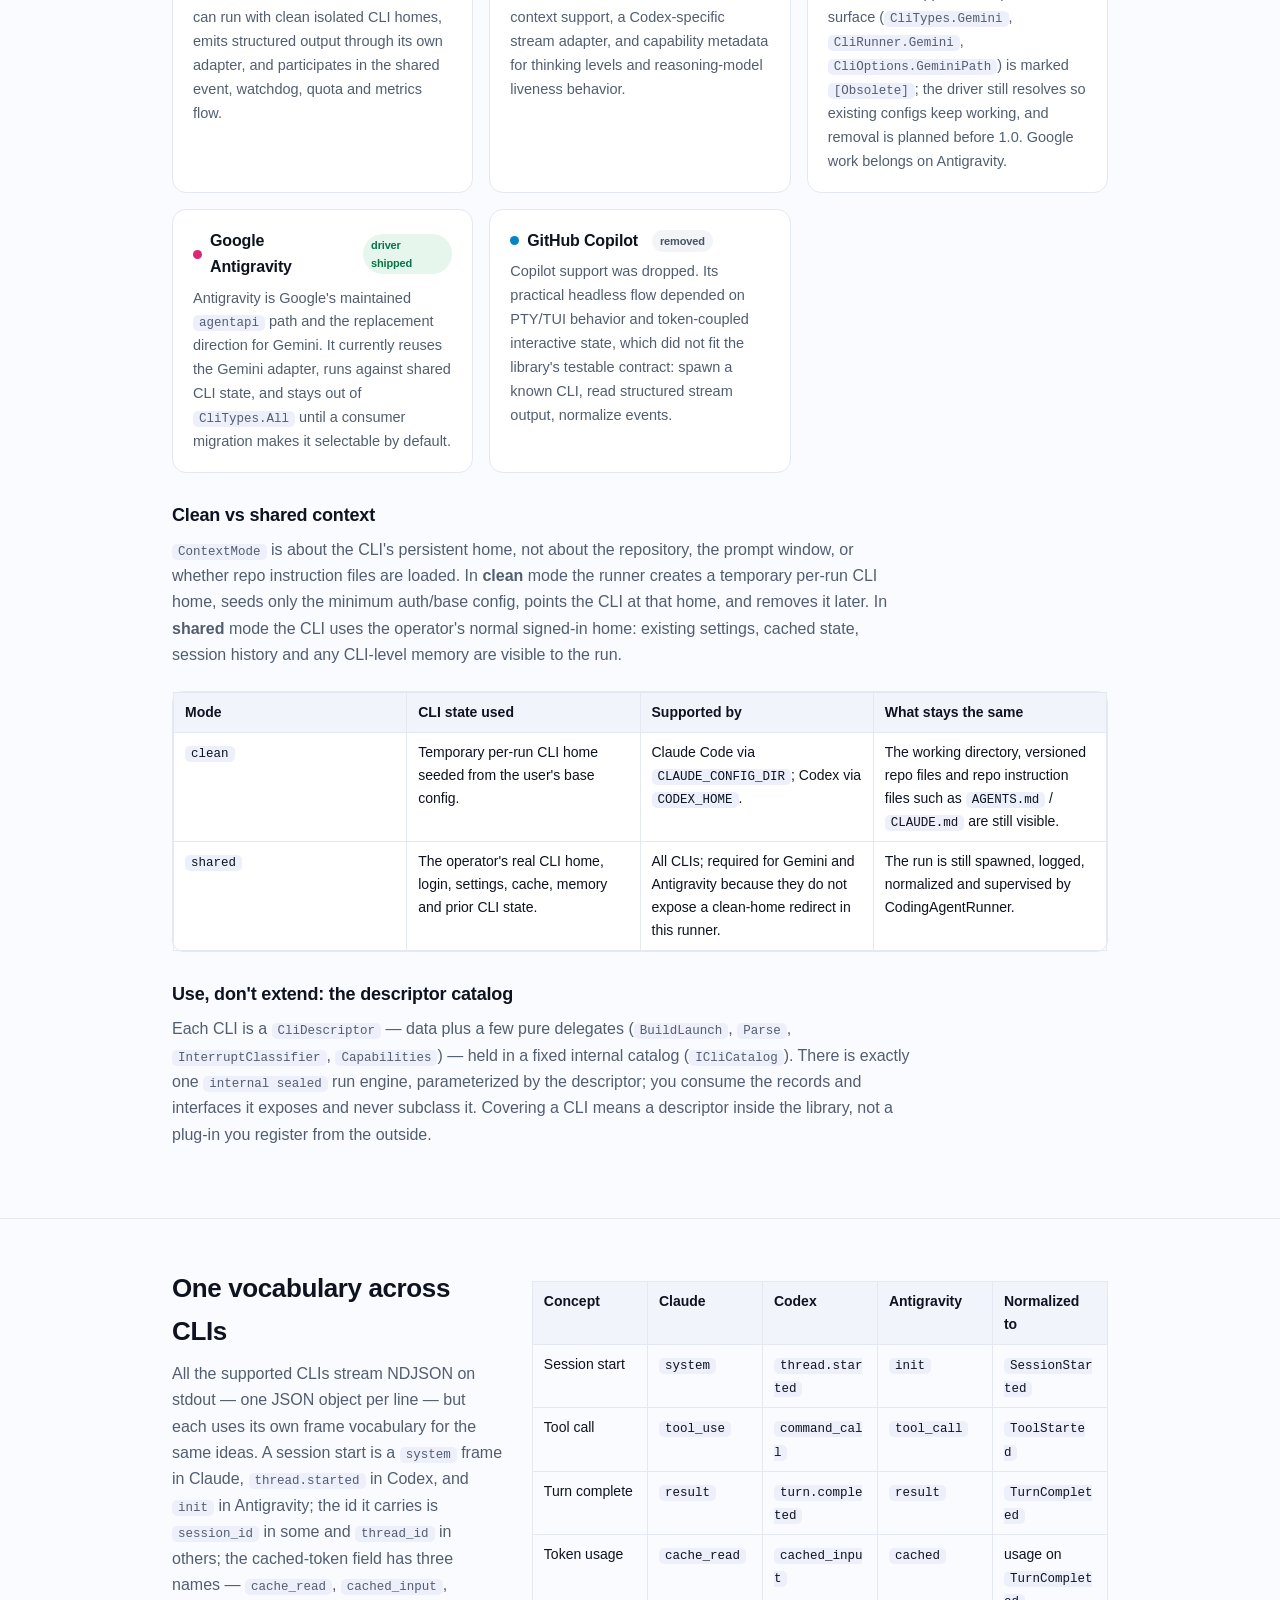
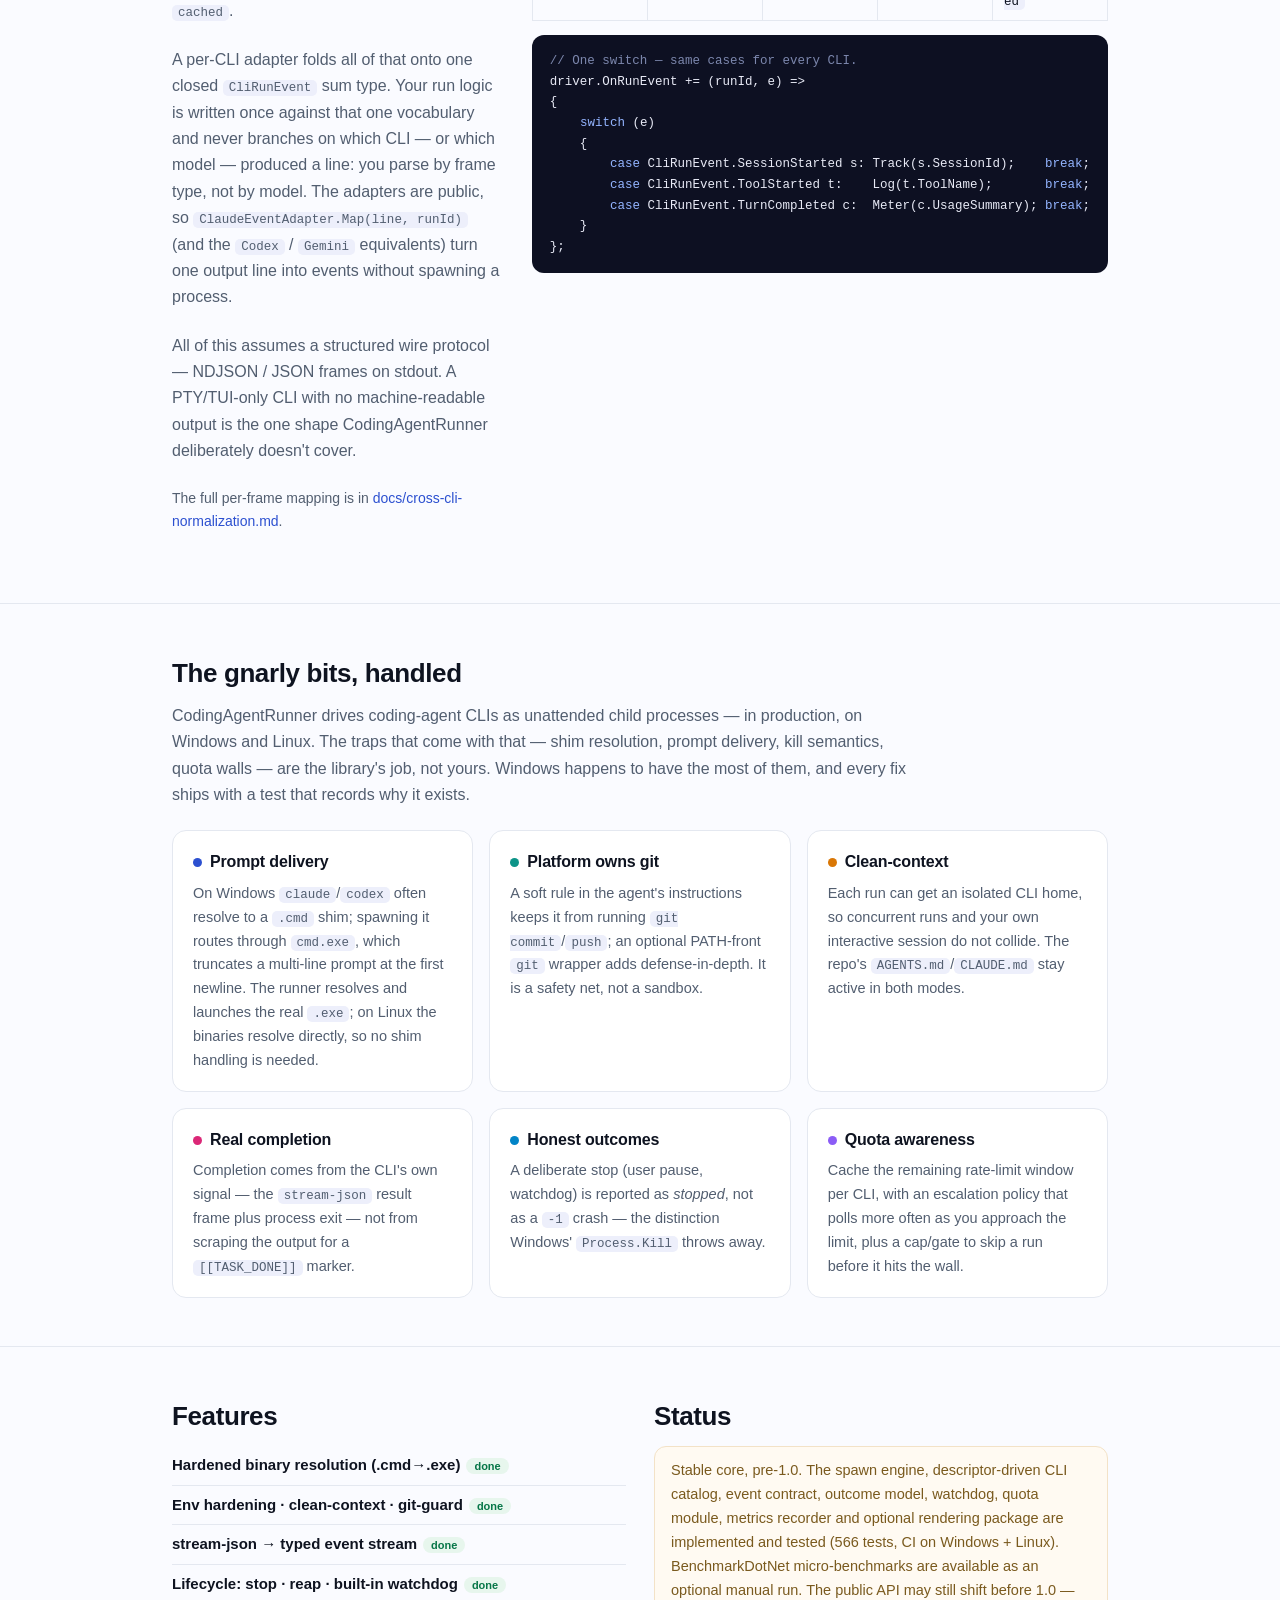
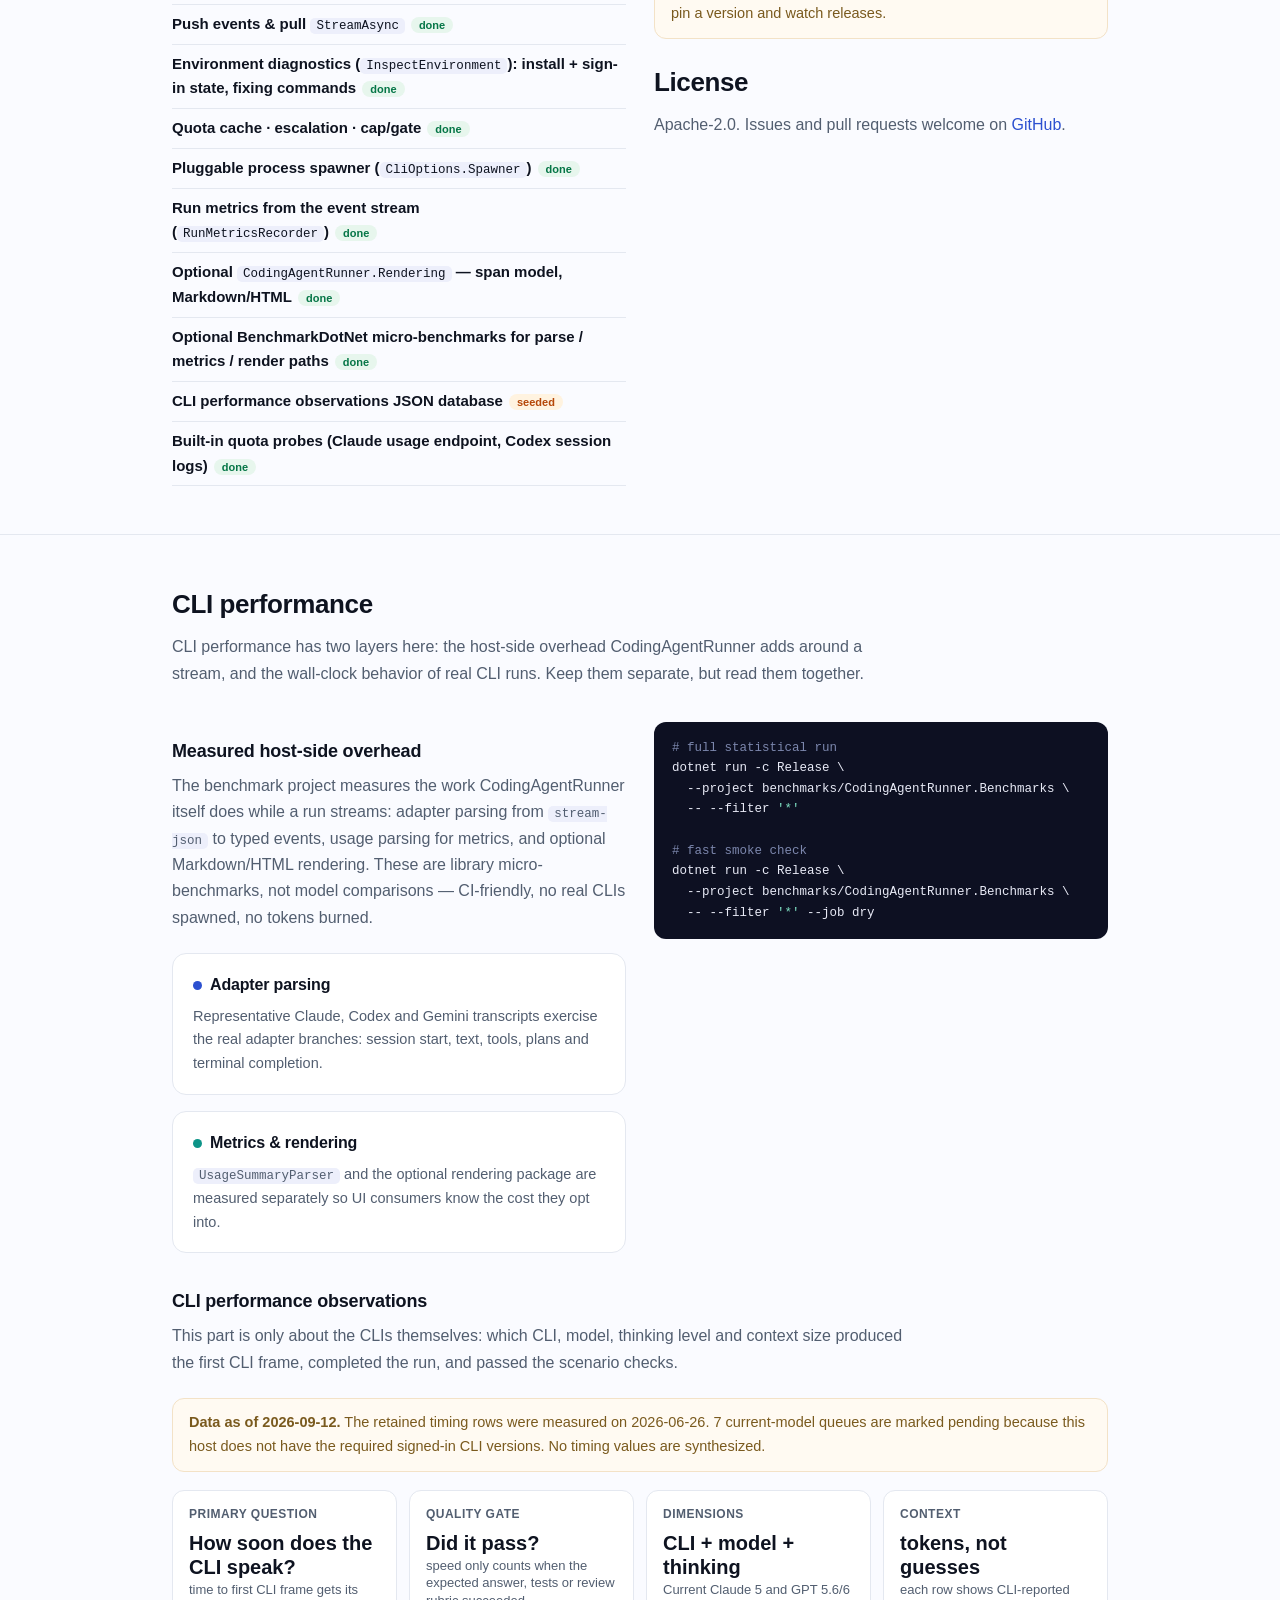
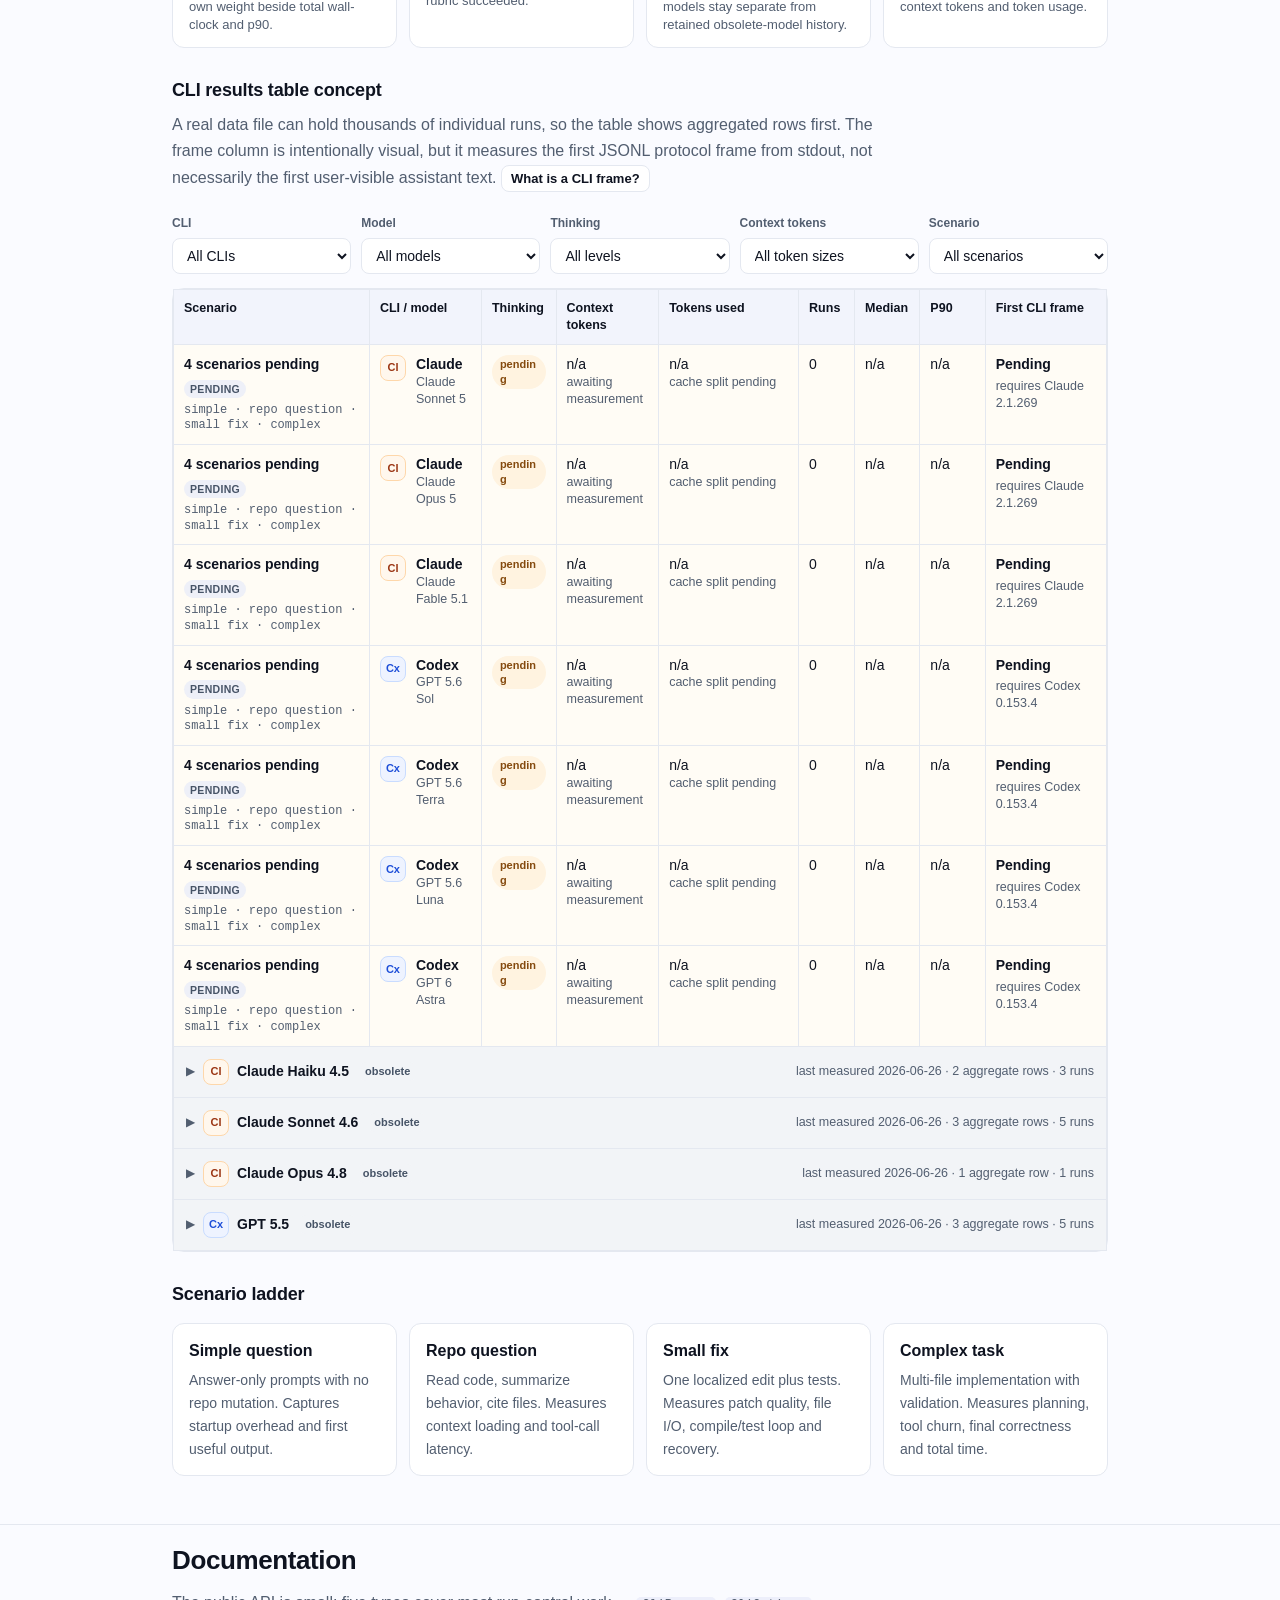
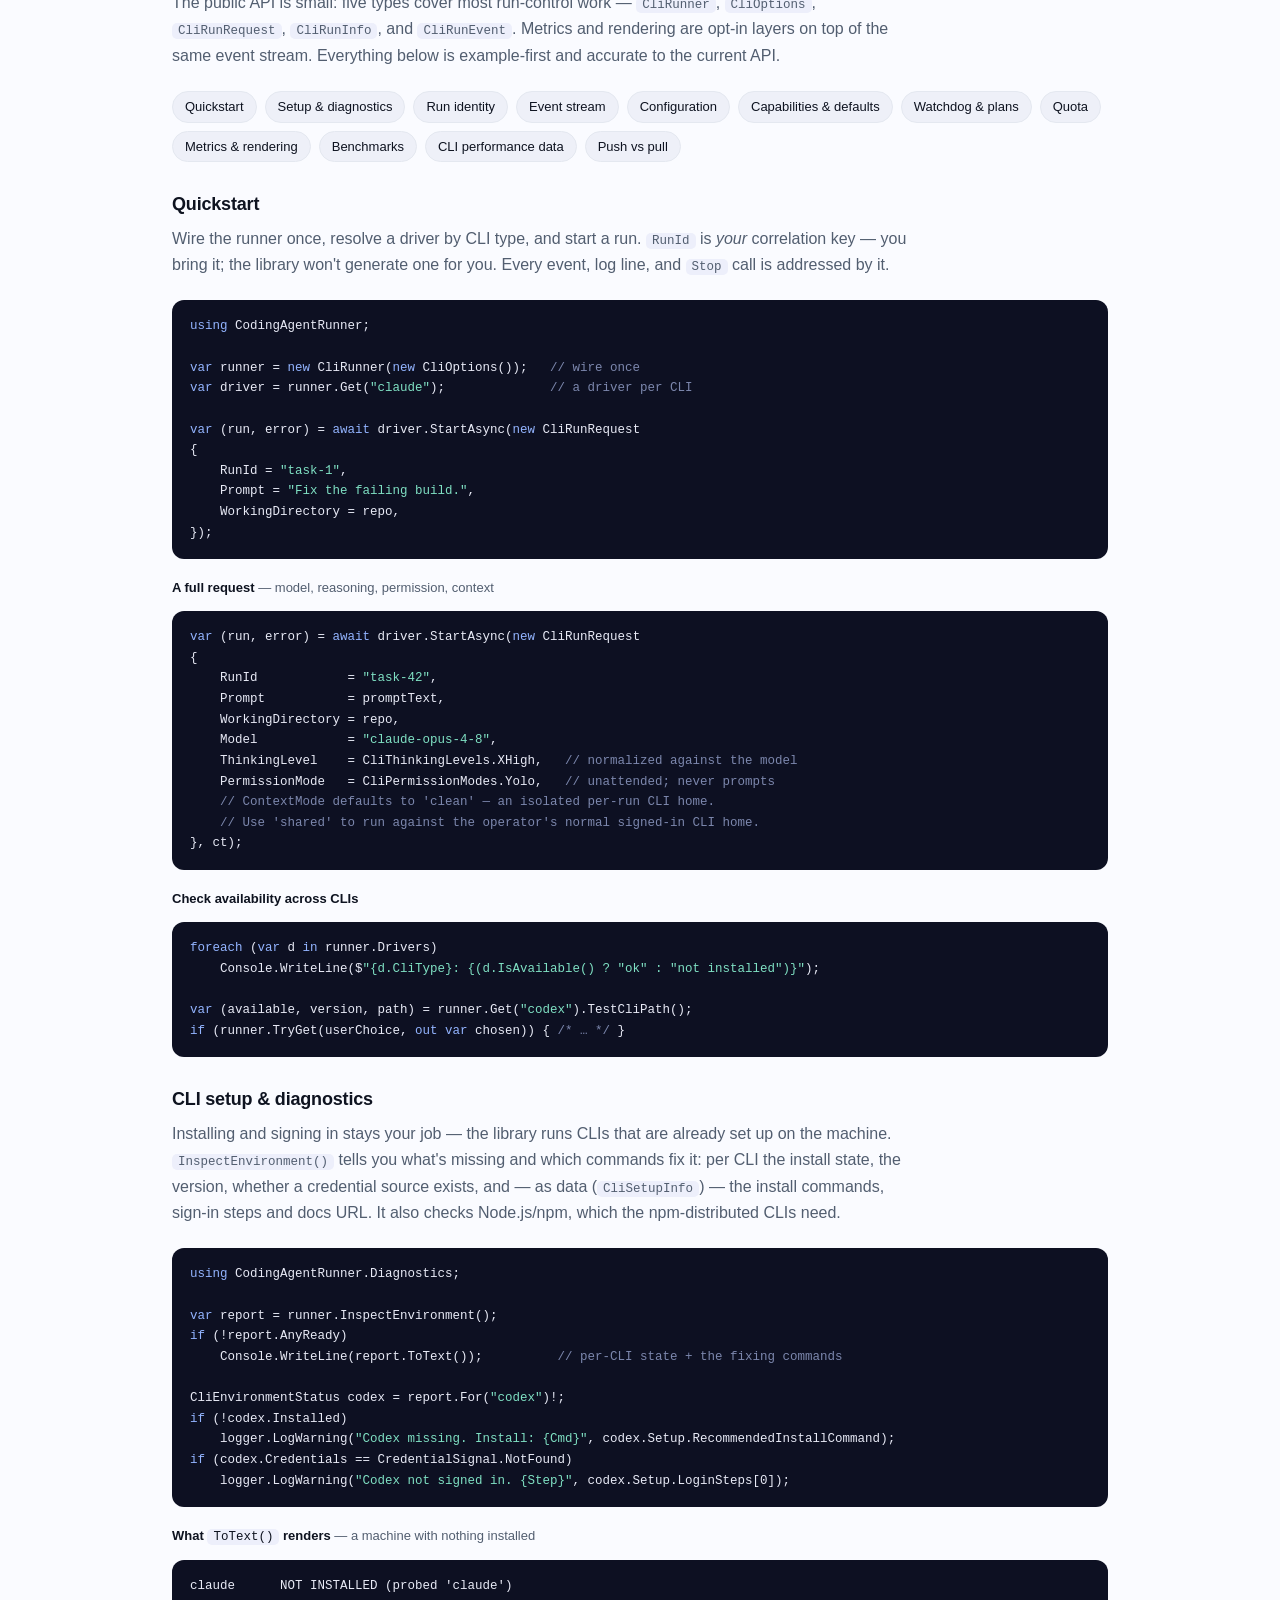
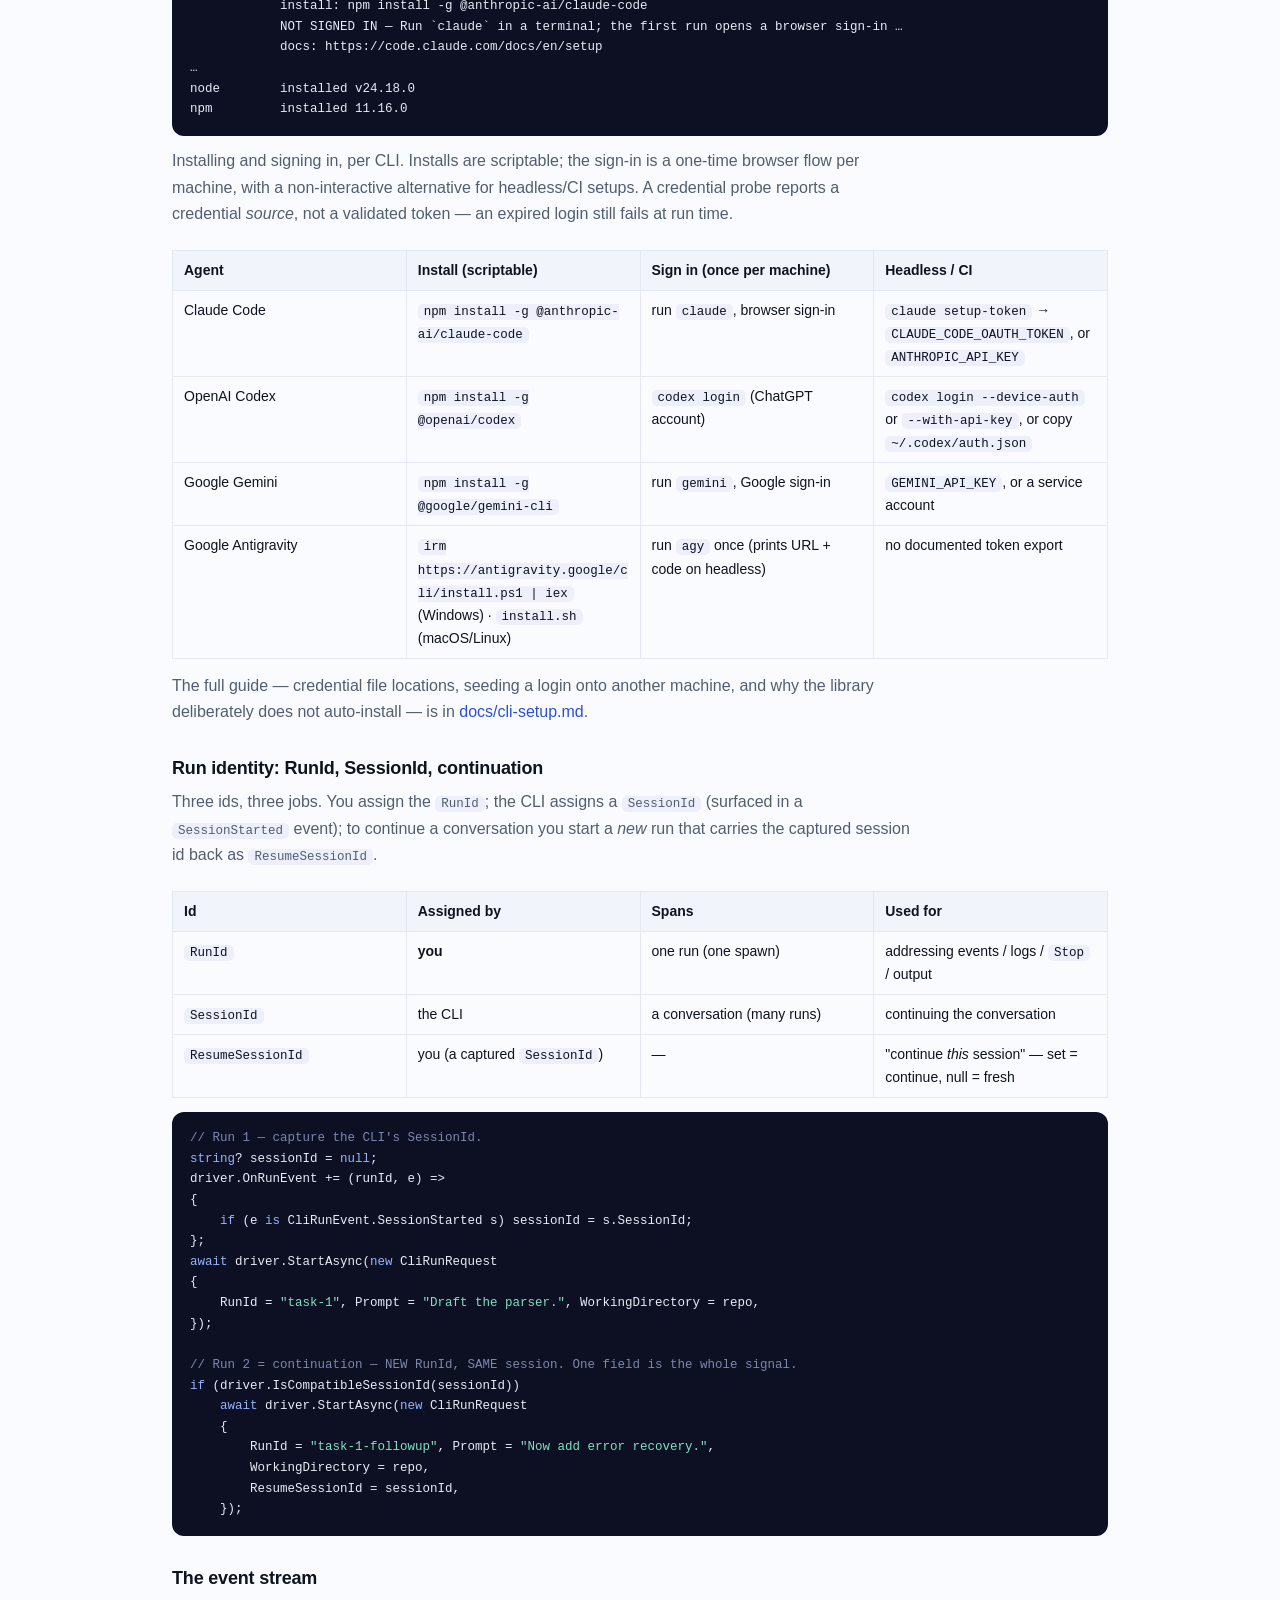
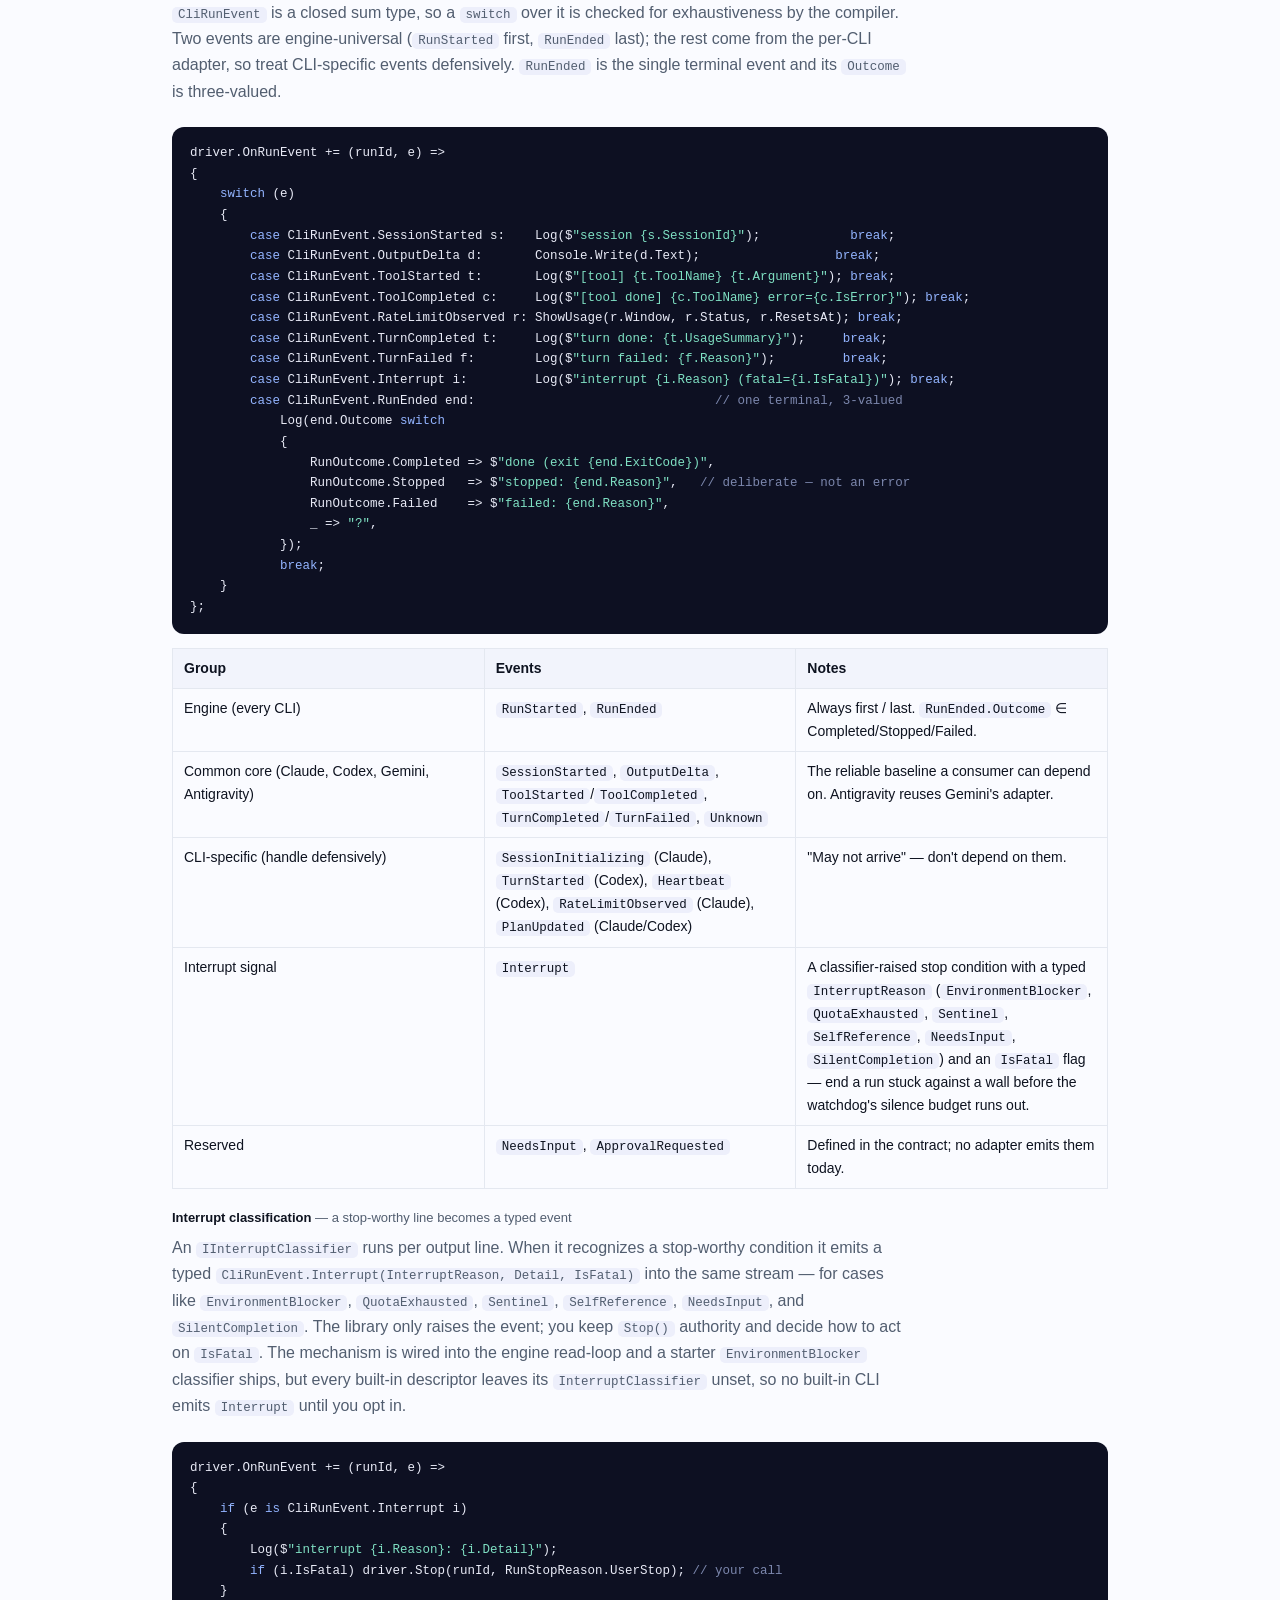
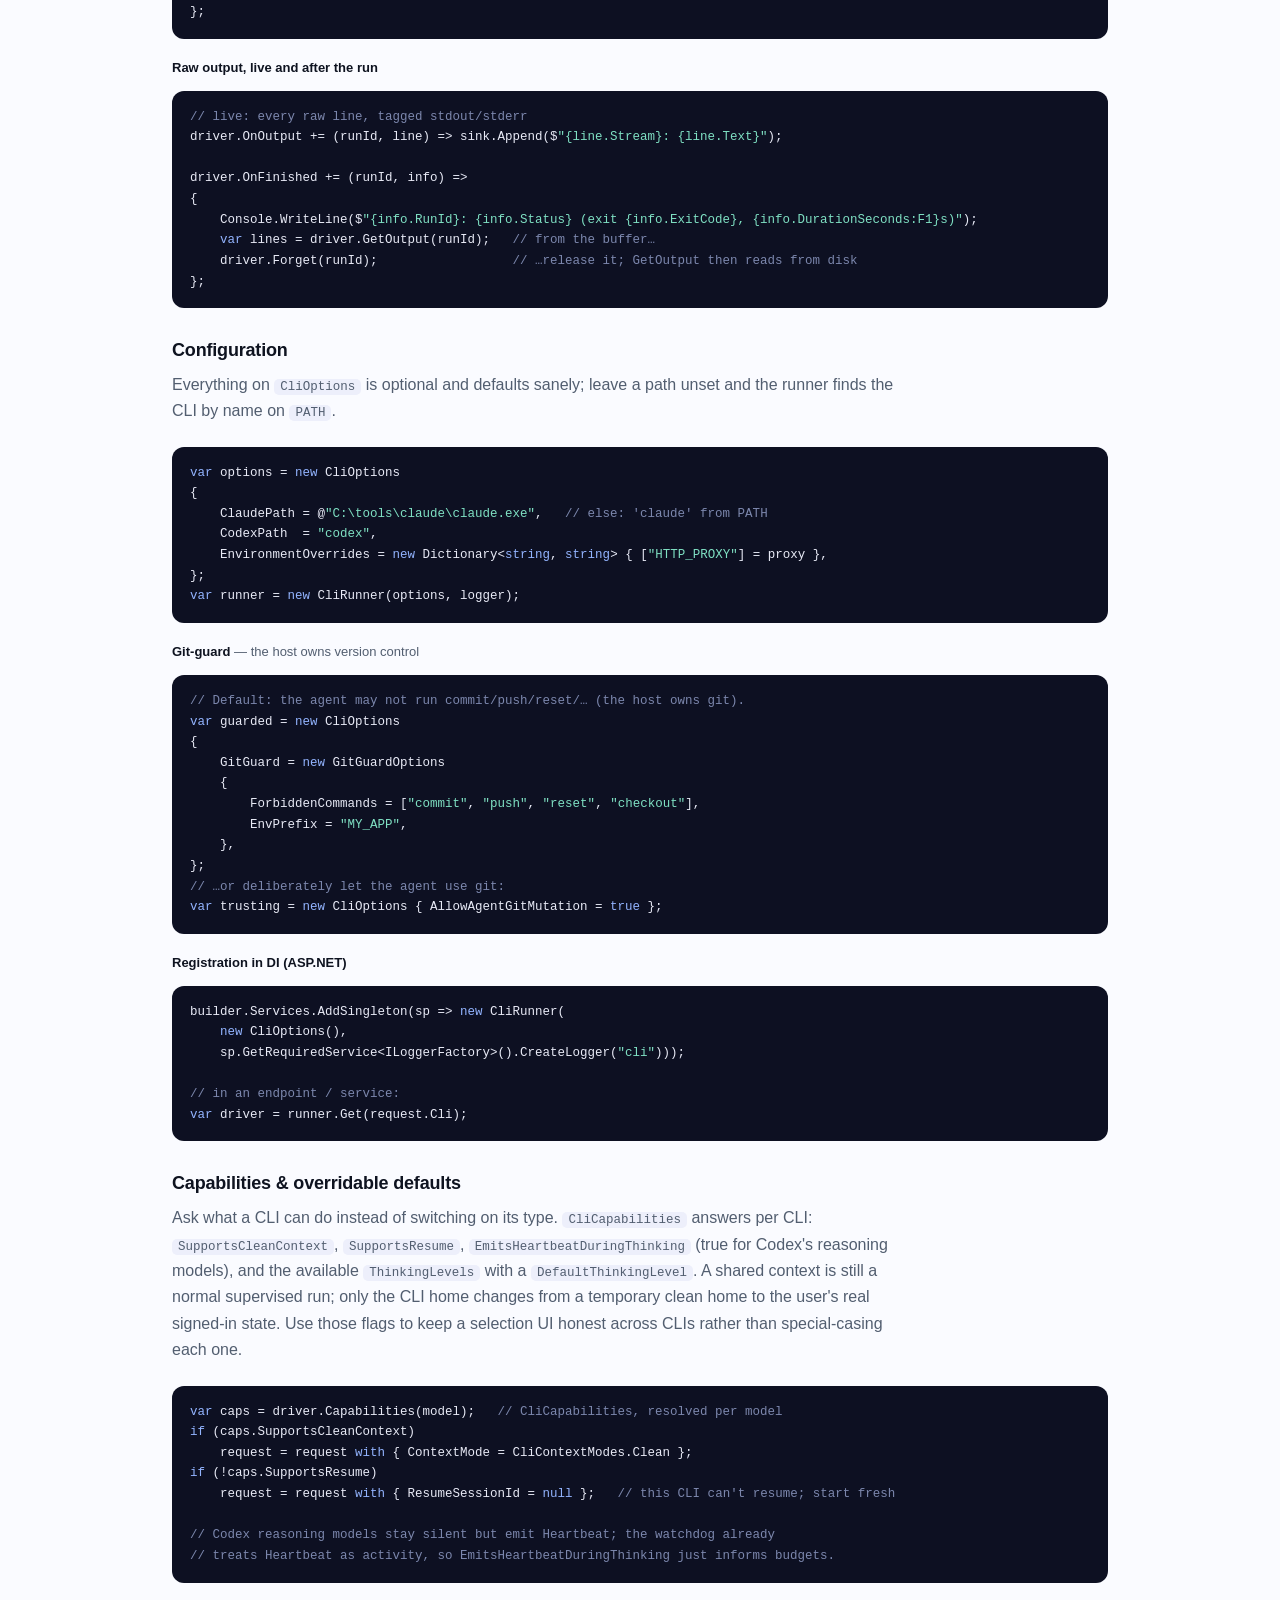
==== commit a34732e8: "Show agent-orc back link in the product header" ====
--- a/website/index.html
+++ b/website/index.html
@@ -15,7 +15,7 @@
 <meta name="twitter:card" content="summary" />
 <link rel="preload" href="fonts/space-grotesk-latin.woff2" as="font" type="font/woff2" crossorigin />
 <link rel="preload" href="fonts/inter-latin.woff2" as="font" type="font/woff2" crossorigin />
-<link rel="stylesheet" href="family-navigation.css" />
+<link rel="stylesheet" href="family-navigation.css?v=2" />
 <style>
   /* Self-hosted fonts (SIL OFL 1.1, see fonts/LICENSE.txt) — no third-party requests. */
   @font-face{font-family:'Inter';font-style:normal;font-weight:400 800;font-display:swap;src:url(fonts/inter-latin.woff2) format('woff2');}
@@ -68,11 +68,9 @@
   .nav-icon{width:14px;height:14px;flex:0 0 auto;}
   .external-icon{width:12px;height:12px;flex:0 0 auto;color:var(--muted);}
   @media(max-width:760px){.site-nav .wrap{align-items:flex-start;flex-direction:column;gap:7px}.nav-links{justify-content:flex-start}.nav-links a{padding-left:0;padding-right:10px}.nav-menu summary{padding-left:0}.nav-menu-panel{position:static;min-width:100%;box-shadow:none;margin:4px 0 4px;padding:5px}.nav-separator{display:none}:is(.nav-links,.nav-utilities) a.external-link{padding-left:10px}}
-  /* Runner packing for Agent Orchestrator family navigation v1. */
+  /* Runner packing for Agent Orchestrator family navigation v2. */
   .site-nav {
-    --ao-family-text: var(--fg);
-    --ao-family-border: var(--line);
-    --ao-family-background: #fff;
+    --ao-family-text: var(--muted);
     --ao-family-focus: var(--accent);
   }
   .site-nav .wrap {
@@ -86,8 +84,7 @@
   .nav-utilities { grid-area: utilities; display: flex; align-items: center; justify-self: end; gap: 6px; white-space: nowrap; }
   .nav-utilities a.external-link { min-height: 36px; justify-content: center; border-radius: 7px; font-size: 13px; font-weight: 650; text-decoration: none; }
   @media (max-width: 980px) {
-    .site-nav .ao-family-name, .nav-utilities .github-label, .nav-utilities .external-icon, .nav-utilities .nav-separator { display: none; }
-    .site-nav .ao-family-short { display: inline; }
+    .nav-utilities .github-label, .nav-utilities .external-icon, .nav-utilities .nav-separator { display: none; }
     .nav-utilities a.external-link { min-width: 36px; }
   }
   @media (max-width: 760px) {
@@ -99,6 +96,11 @@
     }
     .site-nav .nav-links { justify-content: flex-start; flex-wrap: wrap; }
     .nav-utilities a.external-link { min-width: 44px; min-height: 44px; }
+  }
+  .nav-menu-panel .mobile-github-link { display: none; }
+  @media (max-width: 360px) {
+    .nav-utilities a.external-link { display: none; }
+    .nav-menu-panel .mobile-github-link { display: block; }
   }
   /* hero */
   header.hero{background:#fff;border-bottom:1px solid var(--line);padding:64px 0 56px;text-align:center;}
@@ -326,6 +328,7 @@
         <summary>Docs</summary>
         <div class="nav-menu-panel">
           <a href="#docs">Documentation</a>
+          <a class="mobile-github-link" href="https://github.com/agent-orc/runner" target="_blank" rel="noopener noreferrer" aria-label="GitHub repository, opens an external site">GitHub repository <span aria-hidden="true">↗</span></a>
           <a href="#quickstart">Quickstart</a>
           <a href="#setup">Setup &amp; diagnostics</a>
           <a href="#identity">Run identity</a>
@@ -348,11 +351,10 @@
         <span class="github-label">GitHub</span>
         <svg class="external-icon" viewBox="0 0 16 16" fill="none" stroke="currentColor" stroke-width="1.8" stroke-linecap="round" stroke-linejoin="round" aria-hidden="true"><path d="M6 4h6v6"/><path d="m5 11 7-7"/><path d="M12 12v1H3V4h1"/></svg>
       </a>
-      <!-- Agent Orchestrator family navigation v1 -->
-      <a class="ao-family-link" data-family-link="1" href="https://agent-orchestrator.dev/" aria-label="Agent Orchestrator home" title="Agent Orchestrator">
-        <span class="ao-family-mark" aria-hidden="true"></span>
-        <span class="ao-family-name">Agent Orchestrator</span>
-        <span class="ao-family-short" aria-hidden="true">AO</span>
+      <!-- Agent Orchestrator family navigation v2 -->
+      <a class="ao-family-link" data-family-link="2" href="https://agent-orchestrator.dev/" aria-label="Back to Agent Orchestrator (agent-orc)" title="Agent Orchestrator home">
+        <svg class="ao-family-back" viewBox="0 0 16 16" fill="none" stroke="currentColor" stroke-width="1.8" stroke-linecap="round" stroke-linejoin="round" aria-hidden="true" focusable="false"><path d="m10 3-5 5 5 5M5 8h9"/></svg>
+        <span class="ao-family-name">agent-orc</span>
       </a>
     </div>
   </div>
--- a/website/family-navigation.css
+++ b/website/family-navigation.css
@@ -1,25 +1,28 @@
-/* Agent Orchestrator family-link contract v1. Maintained in Marketing Studio:
+/* Agent Orchestrator family-link contract v2. Maintained in Marketing Studio:
    02-produktname/dachmarke-und-produktseiten-header.md. Keep both pilot copies identical. */
 a.ao-family-link {
   display: inline-flex;
   align-items: center;
   justify-content: center;
-  gap: 6px;
+  gap: 5px;
   flex: 0 0 auto;
   min-height: 36px;
-  padding: 6px 10px;
-  border: 1px solid var(--ao-family-border, var(--border, var(--line, #e2e8f0)));
+  padding: 6px;
+  border: 0;
   border-radius: 7px;
-  background: var(--ao-family-background, var(--panel, var(--card, #fff)));
-  color: var(--ao-family-text, var(--text, var(--fg, #1a2233)));
-  font: 600 12px/1.3 ui-monospace, "Cascadia Code", "SF Mono", Consolas, monospace;
+  background: transparent;
+  color: var(--ao-family-text, var(--muted, #59667d));
+  font-family: inherit;
+  font-size: 13px;
+  font-weight: 600;
+  line-height: 1.3;
   white-space: nowrap;
   text-decoration: none;
 }
 
 a.ao-family-link:hover {
-  border-color: var(--ao-family-focus, var(--accent, #2f6df0));
-  background: var(--ao-family-hover, var(--bg-alt, #f5f7fb));
+  color: var(--ao-family-focus, var(--accent, #2f6df0));
+  background: var(--ao-family-hover, var(--accent-soft, #f0f3fb));
   text-decoration: none;
 }
 
@@ -28,19 +31,10 @@
   outline-offset: 3px;
 }
 
-.ao-family-mark {
-  width: 9px;
-  height: 9px;
+.ao-family-back {
+  width: 14px;
+  height: 14px;
   flex: 0 0 auto;
-  border-radius: 50%;
-  background: #ffa028;
-}
-
-.ao-family-short { display: none; }
-
-@media (max-width: 980px) {
-  .ao-family-name { display: none; }
-  .ao-family-short { display: inline; }
 }
 
 @media (max-width: 760px) {
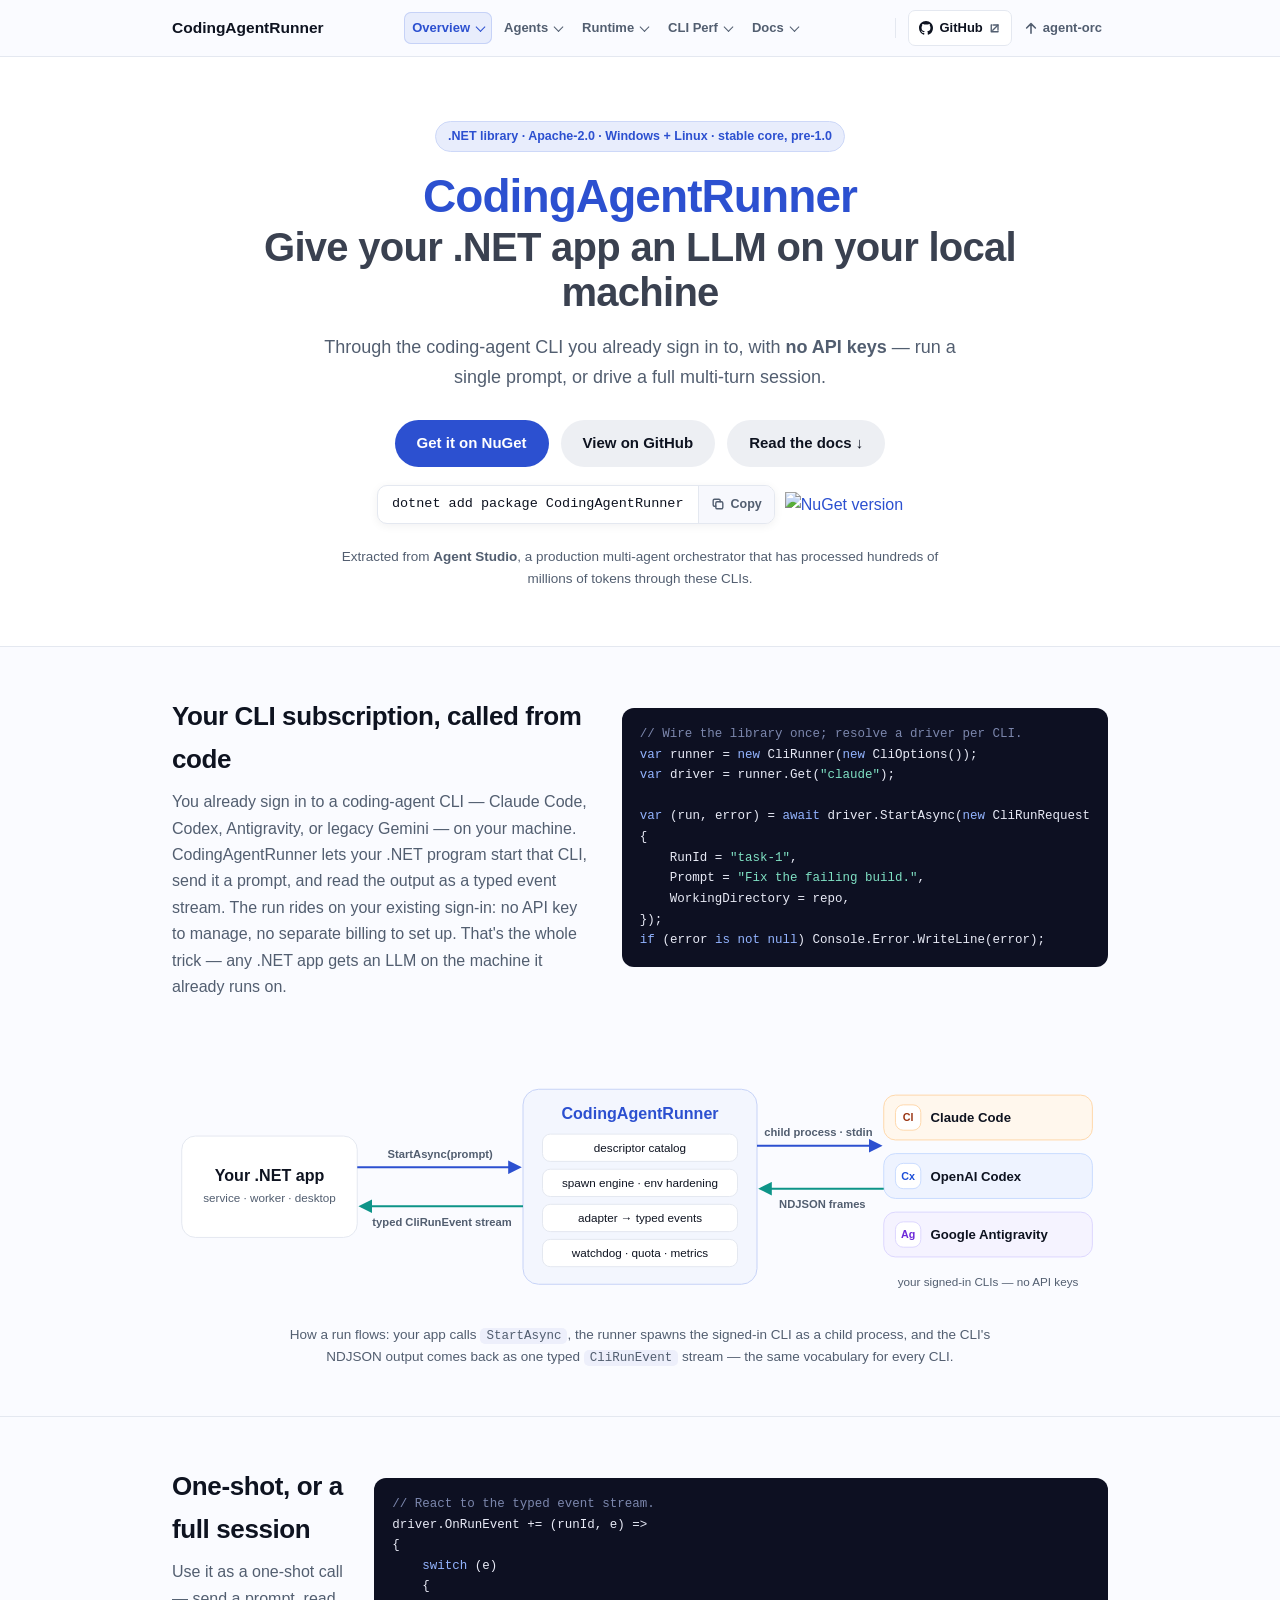
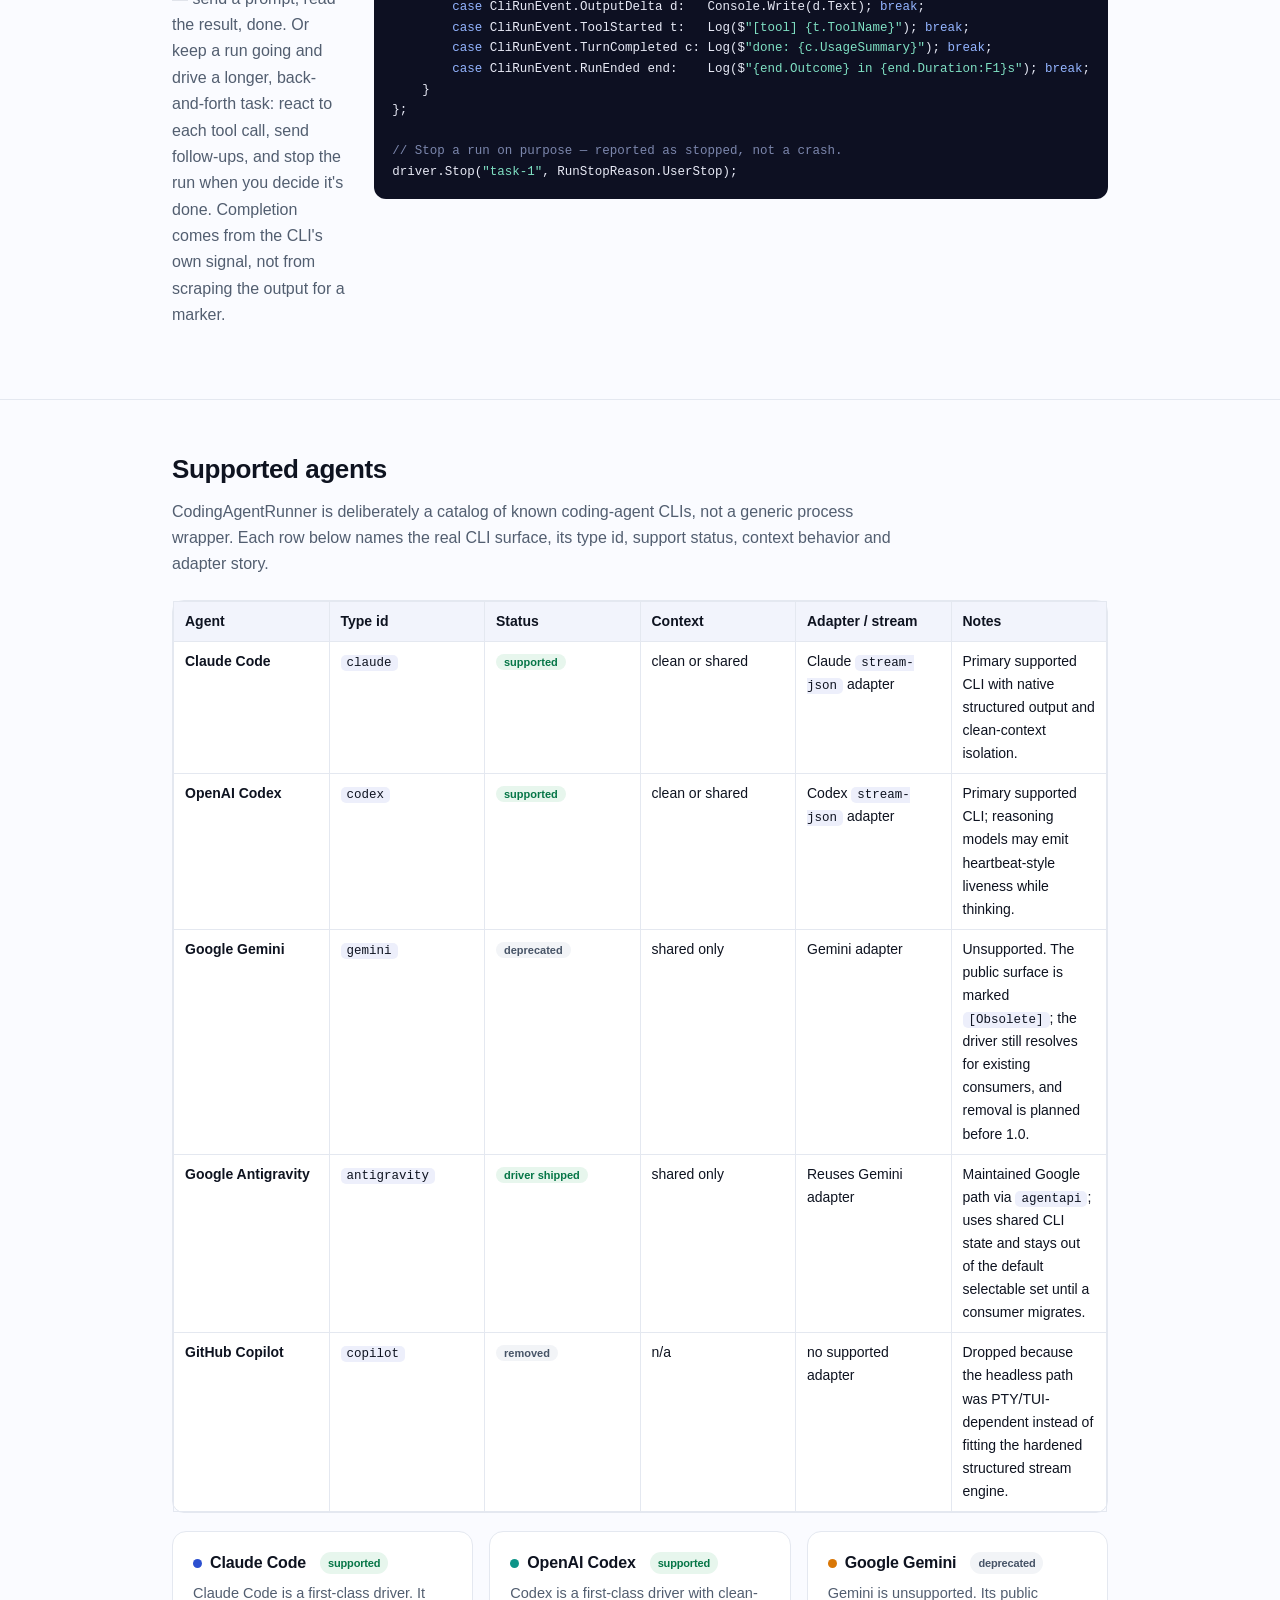
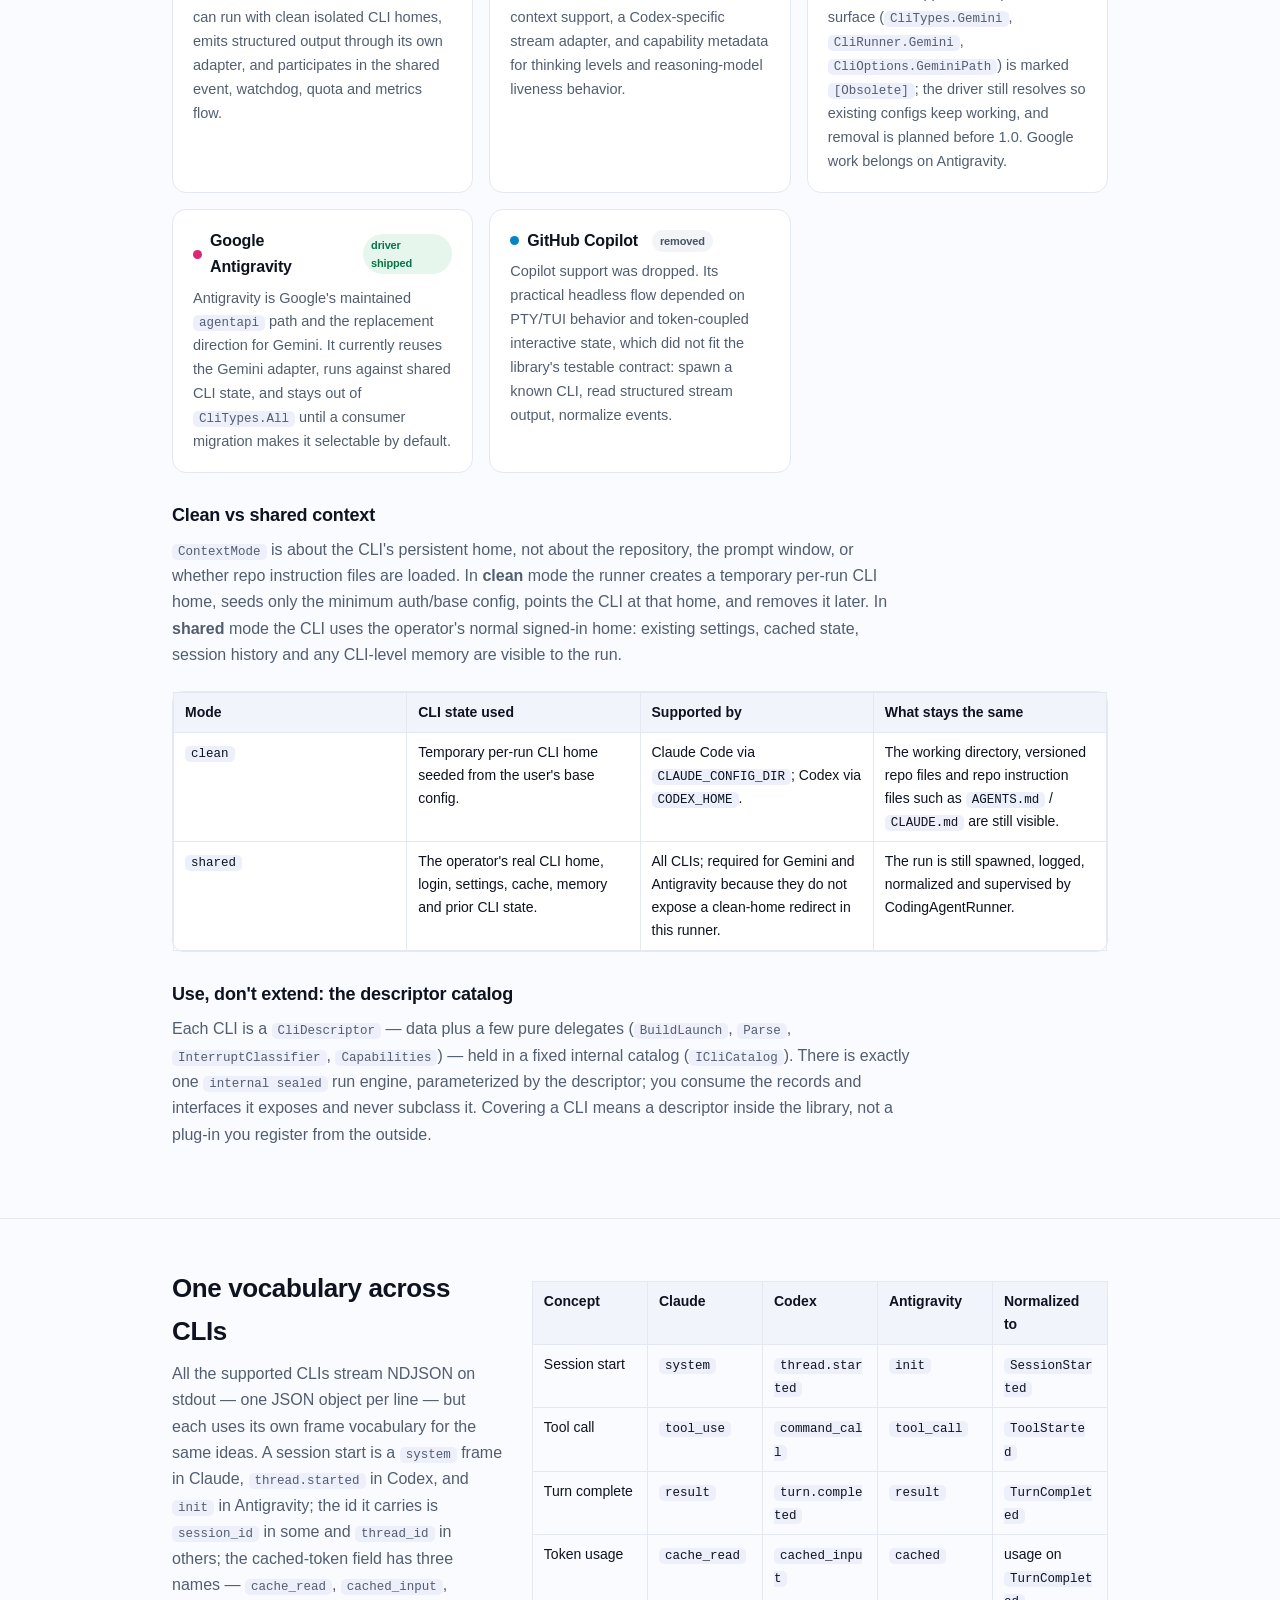
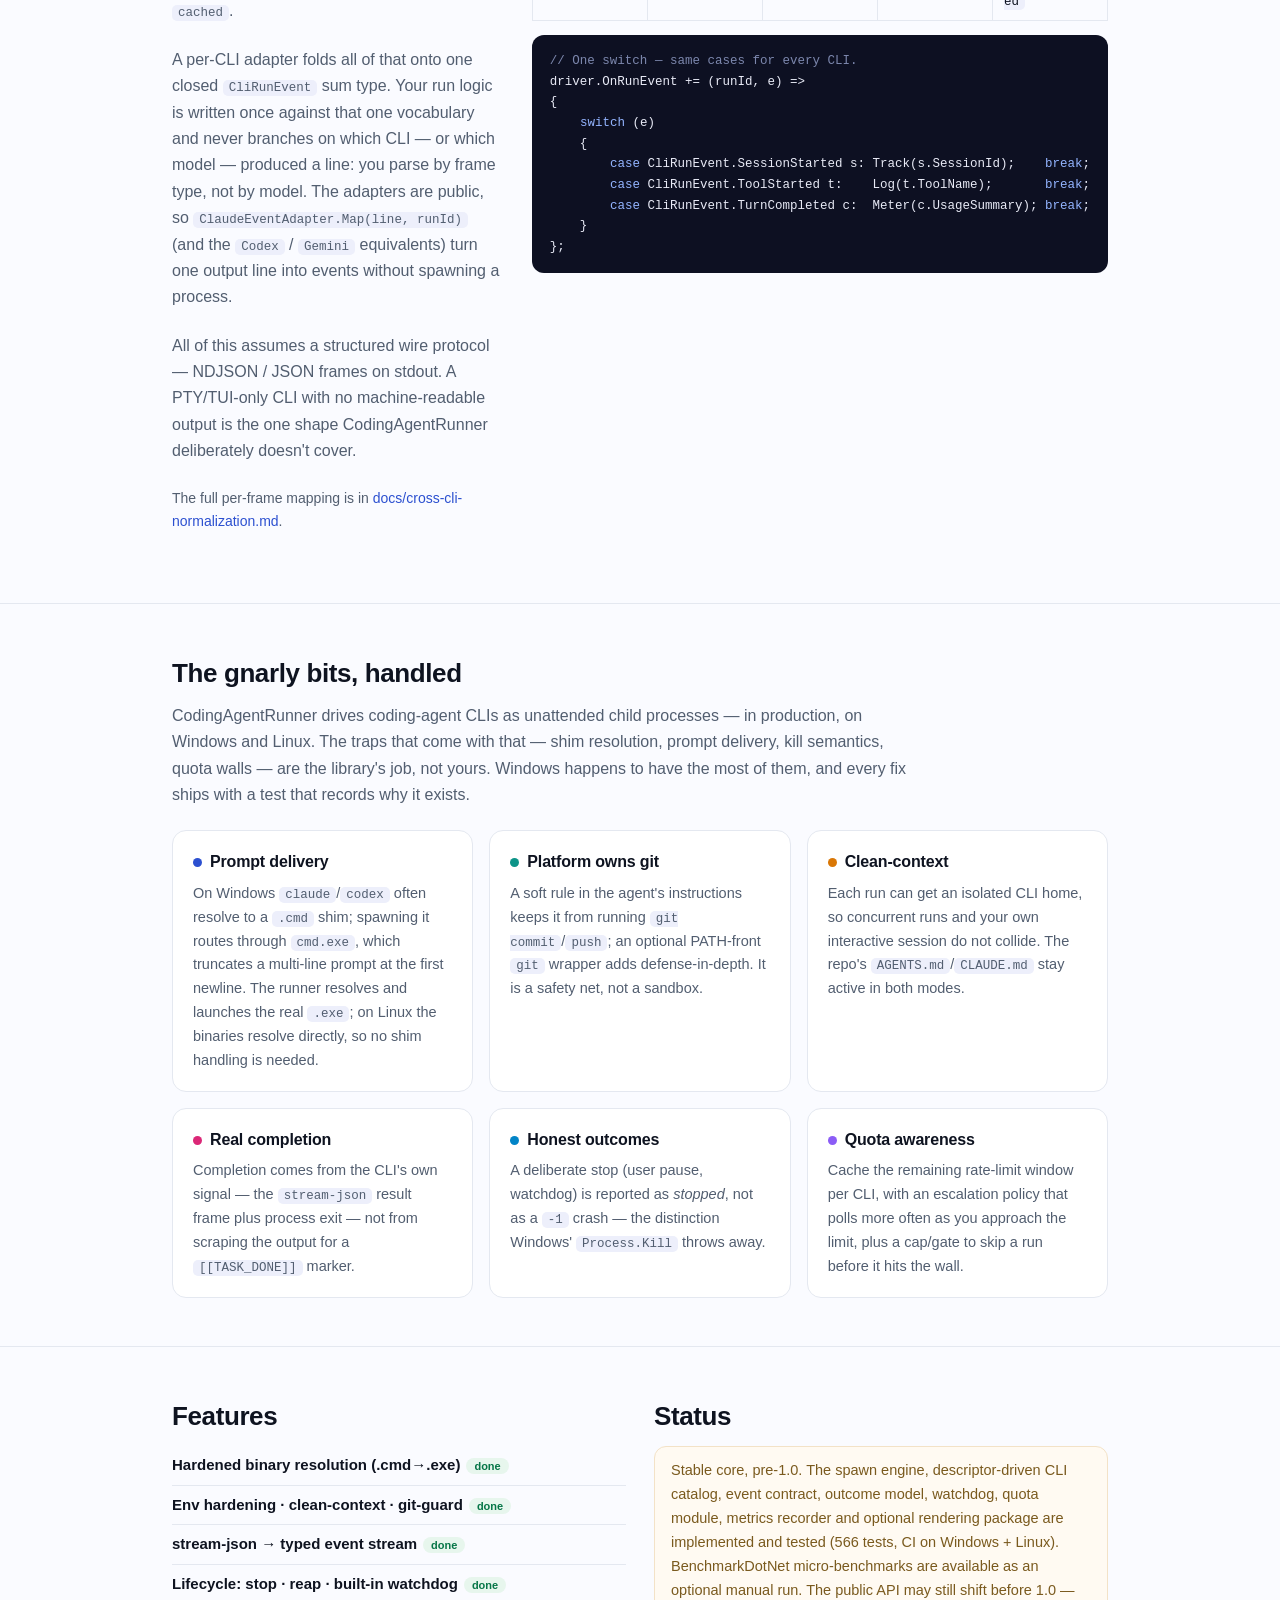
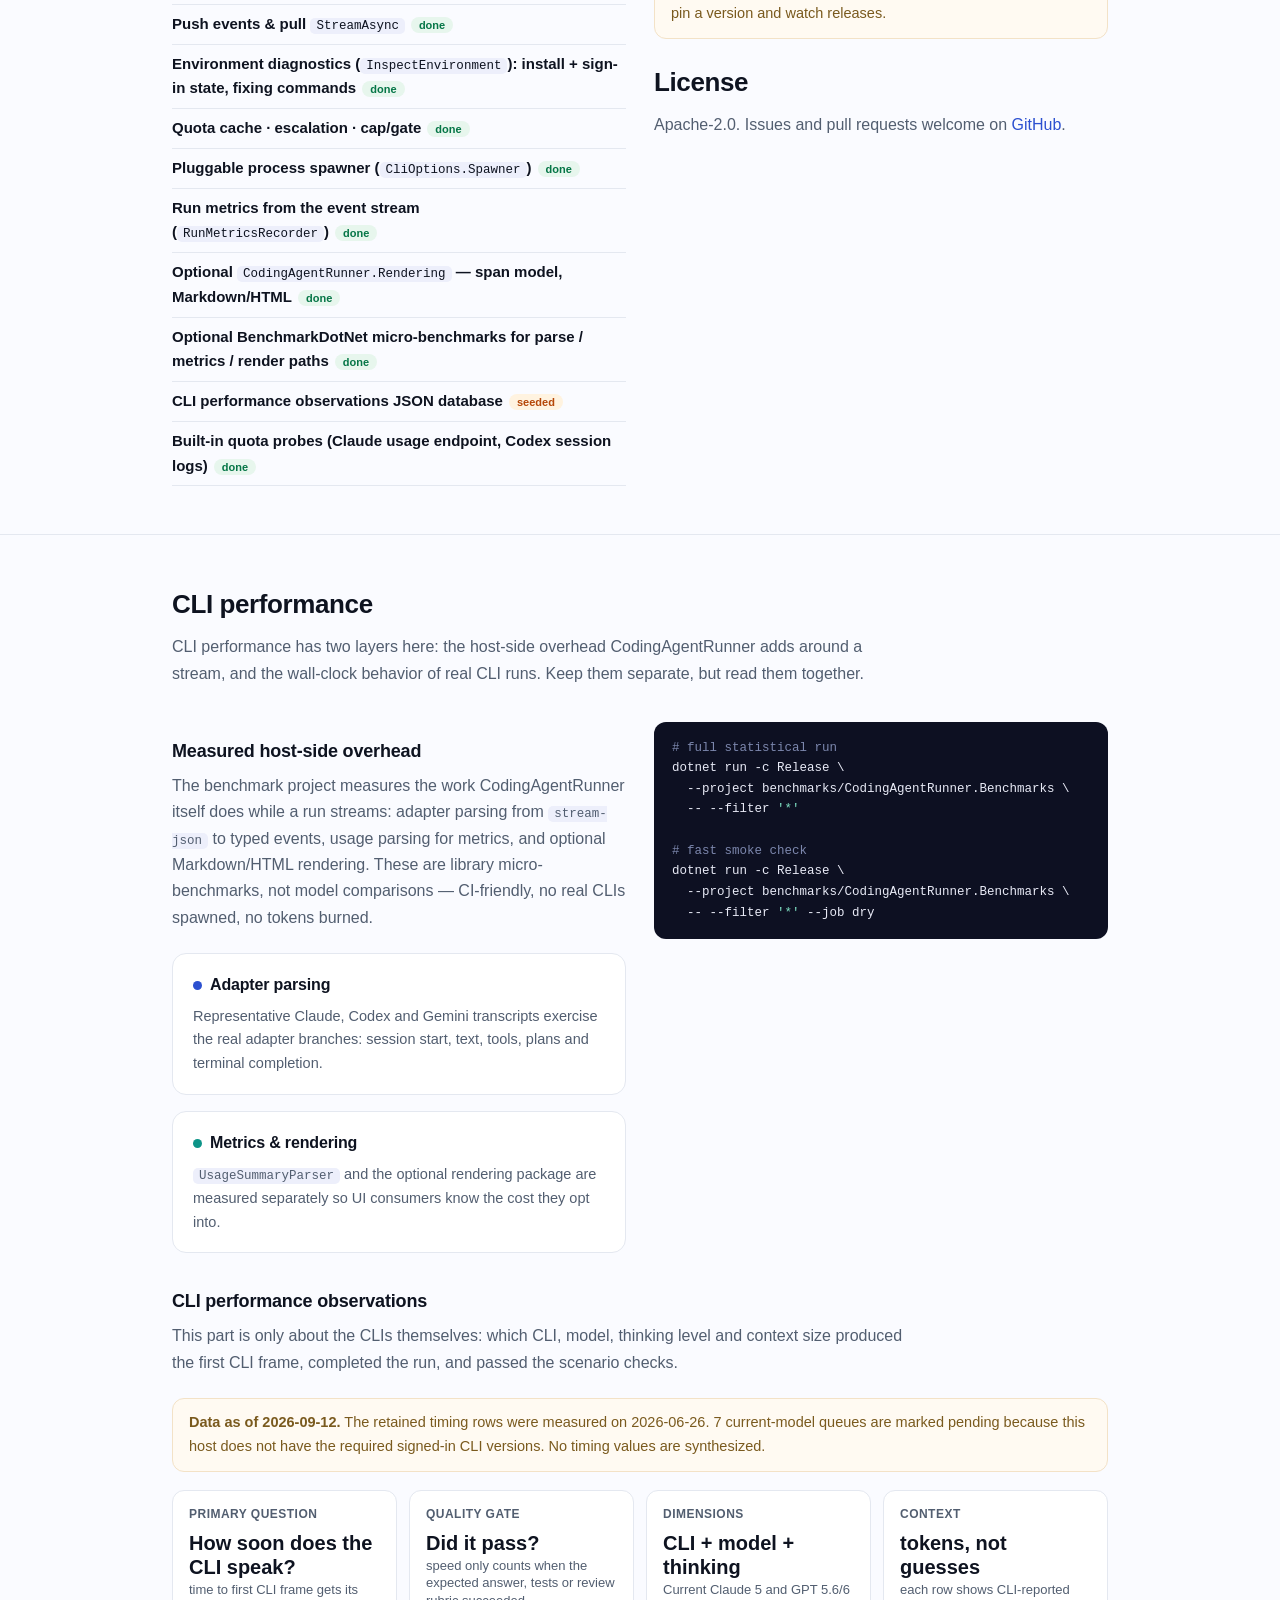
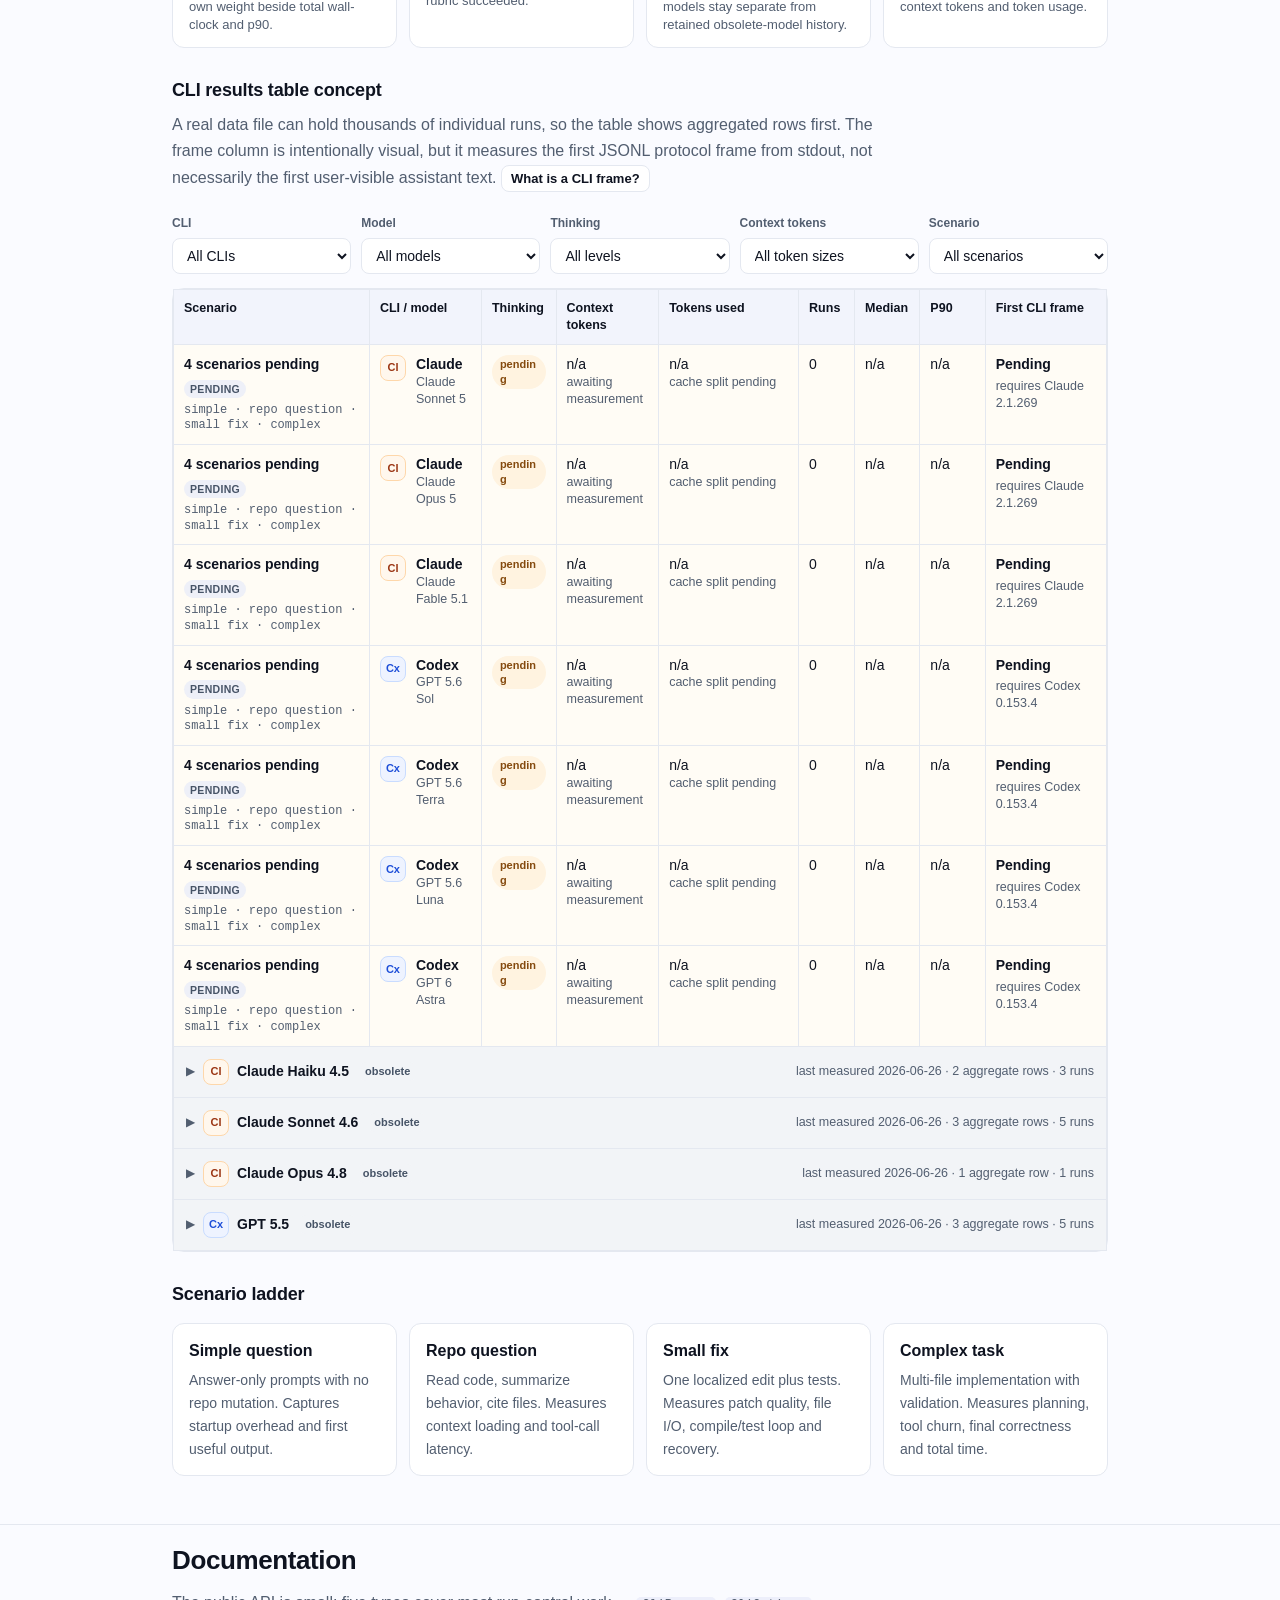
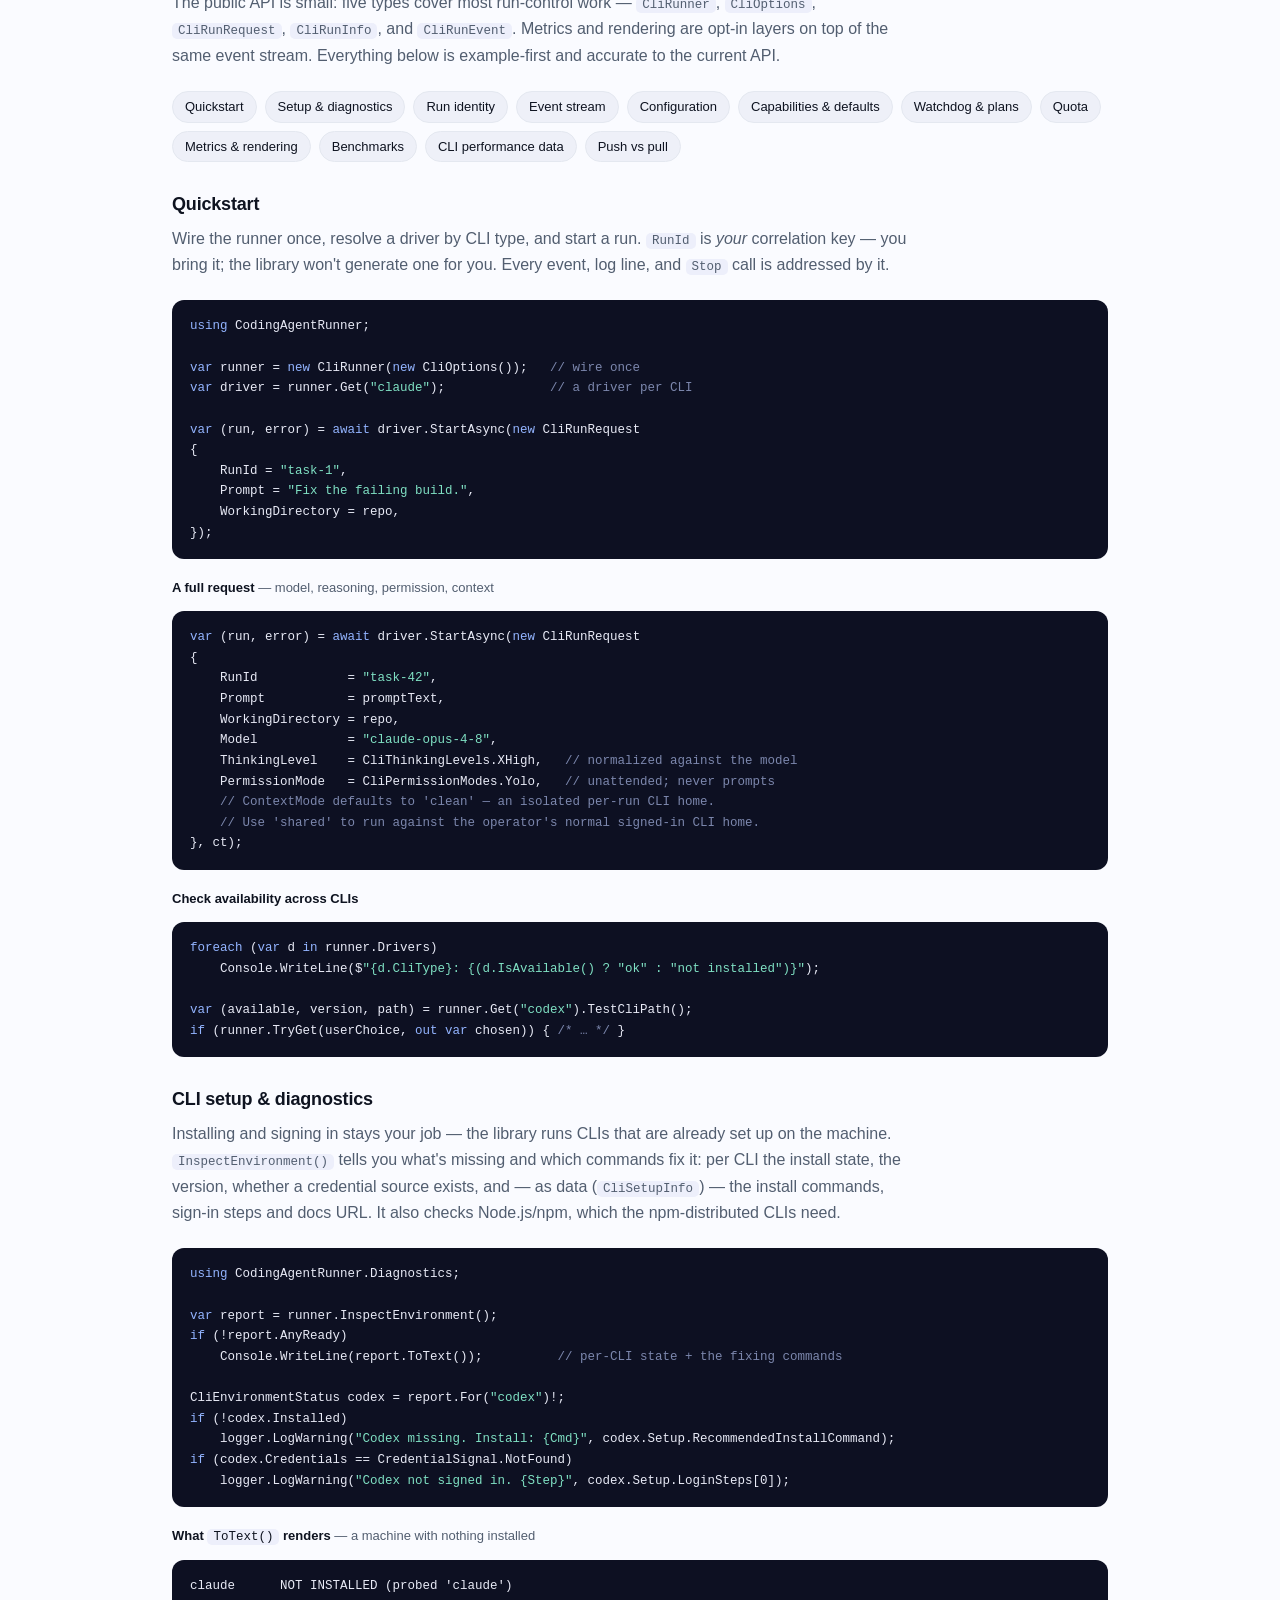
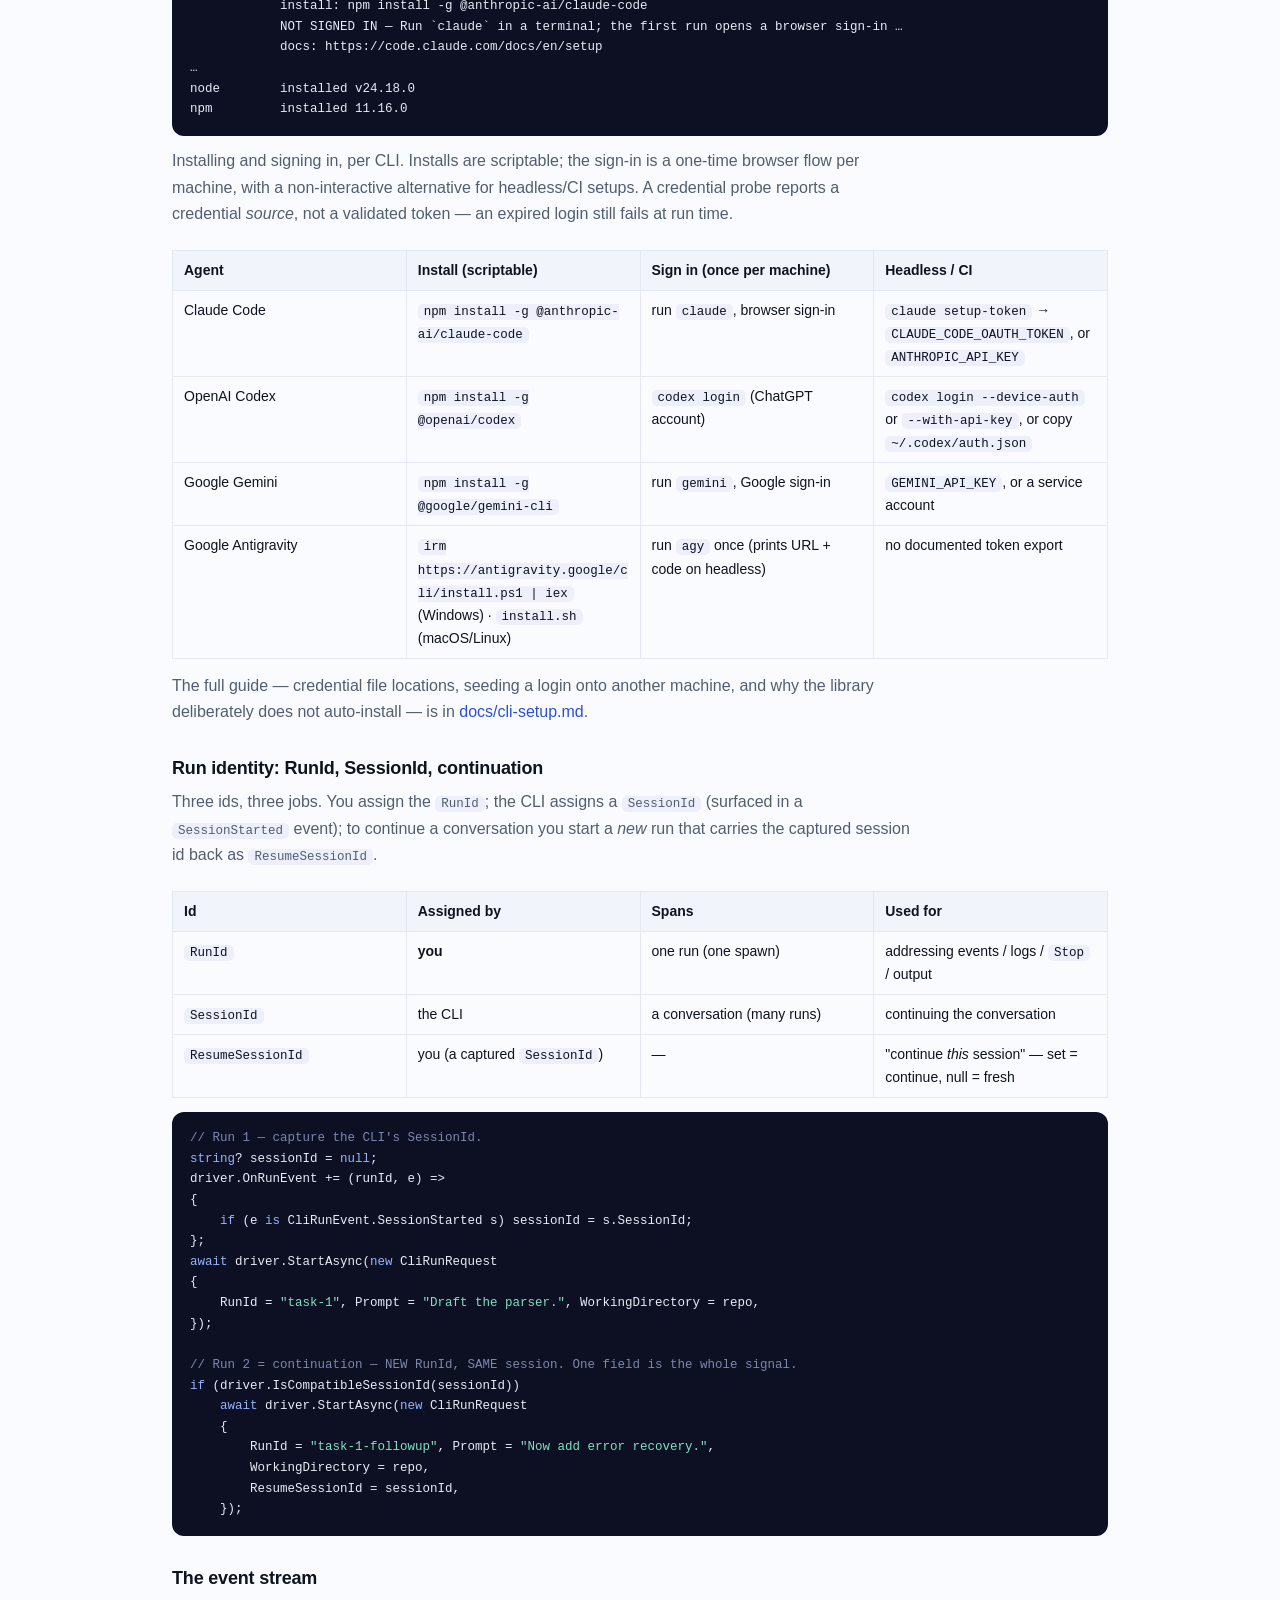
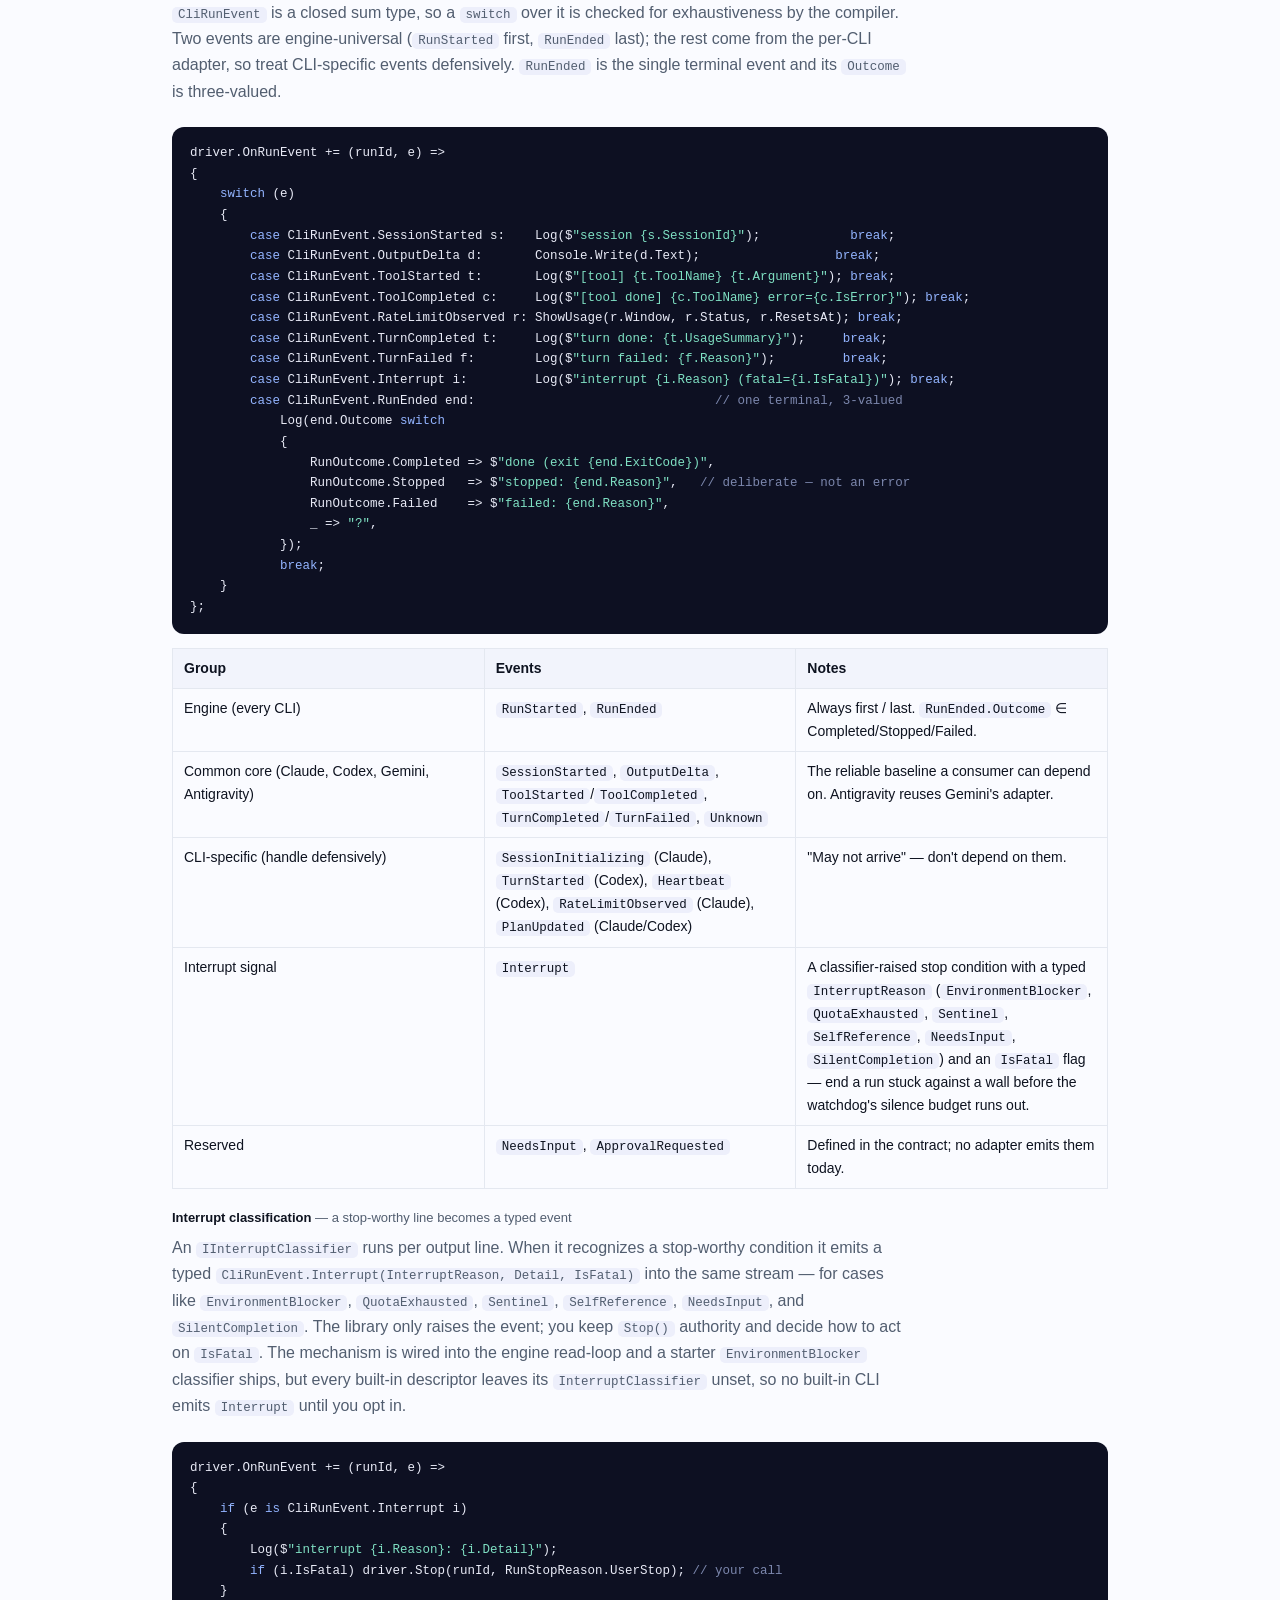
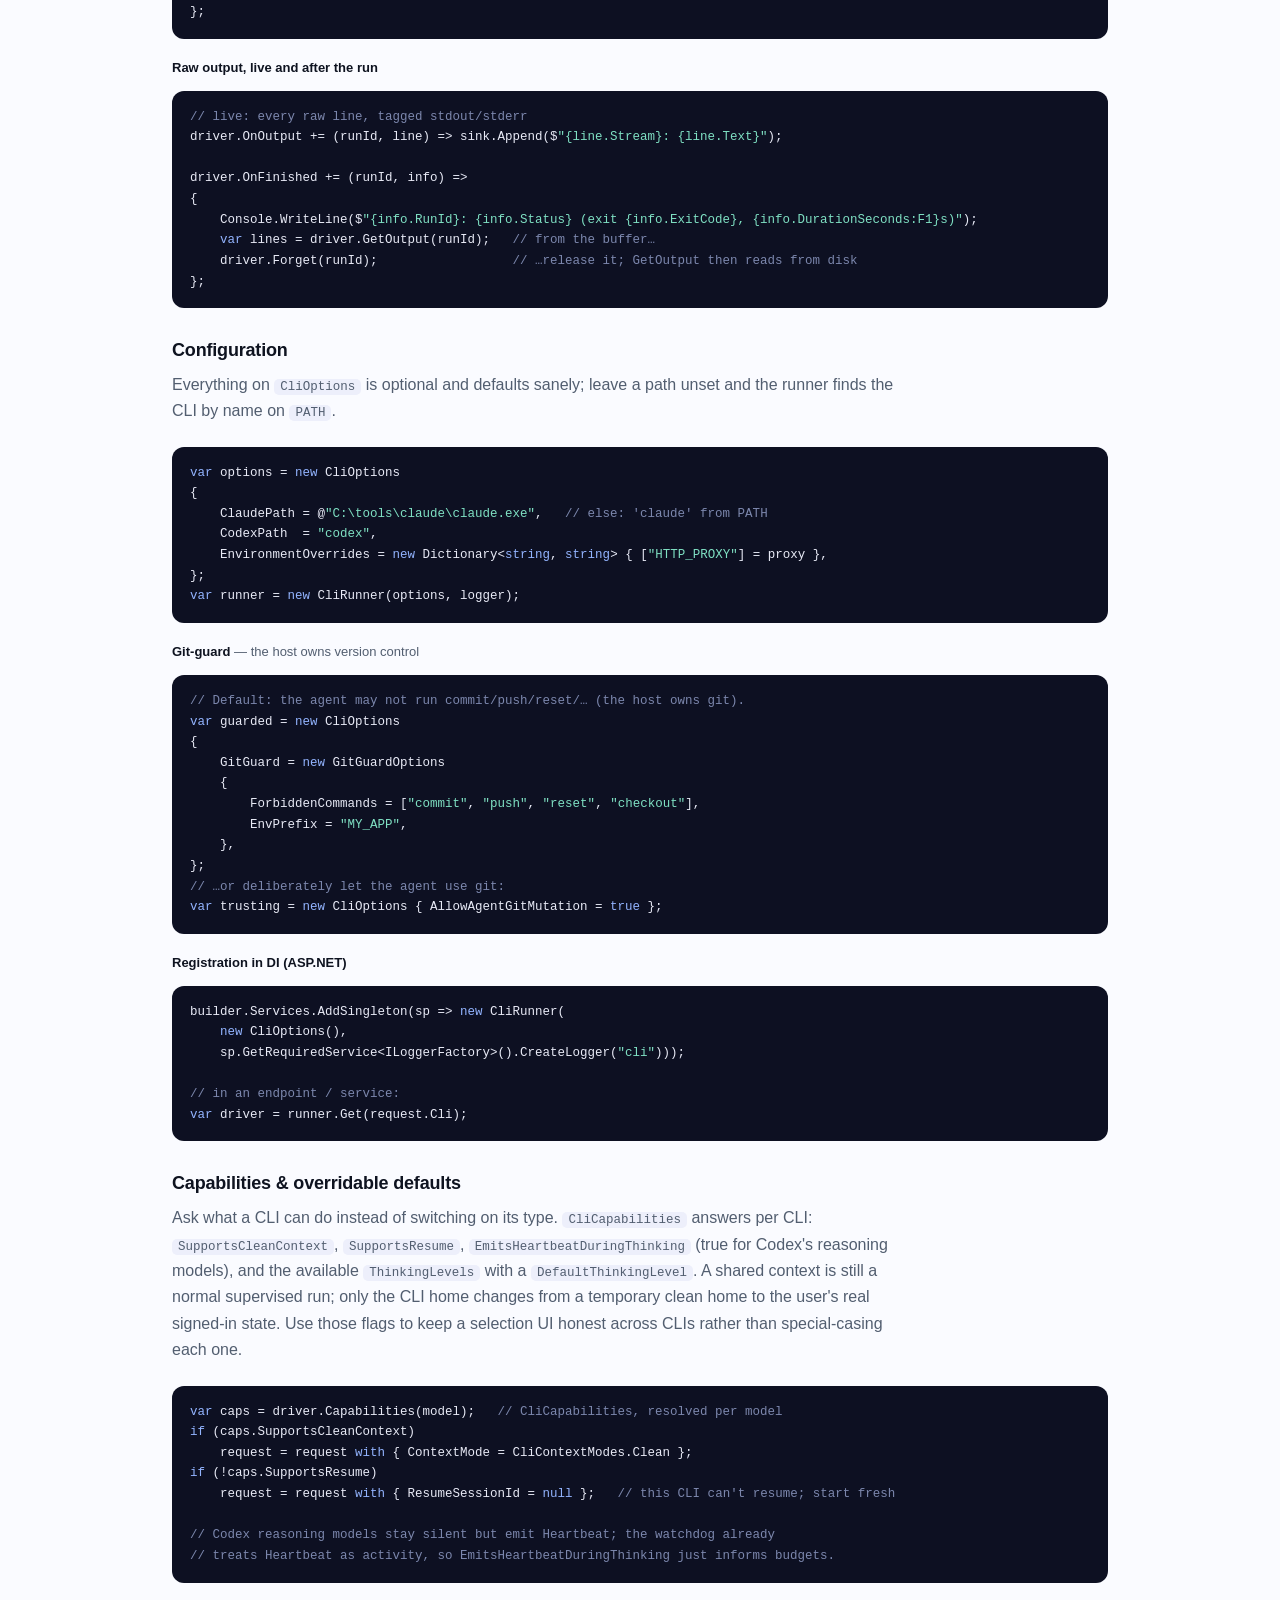
==== commit ba8c7bb6: "Point the family link up to the parent site" ====
--- a/website/index.html
+++ b/website/index.html
@@ -15,7 +15,7 @@
 <meta name="twitter:card" content="summary" />
 <link rel="preload" href="fonts/space-grotesk-latin.woff2" as="font" type="font/woff2" crossorigin />
 <link rel="preload" href="fonts/inter-latin.woff2" as="font" type="font/woff2" crossorigin />
-<link rel="stylesheet" href="family-navigation.css?v=2" />
+<link rel="stylesheet" href="family-navigation.css?v=3" />
 <style>
   /* Self-hosted fonts (SIL OFL 1.1, see fonts/LICENSE.txt) — no third-party requests. */
   @font-face{font-family:'Inter';font-style:normal;font-weight:400 800;font-display:swap;src:url(fonts/inter-latin.woff2) format('woff2');}
@@ -68,7 +68,7 @@
   .nav-icon{width:14px;height:14px;flex:0 0 auto;}
   .external-icon{width:12px;height:12px;flex:0 0 auto;color:var(--muted);}
   @media(max-width:760px){.site-nav .wrap{align-items:flex-start;flex-direction:column;gap:7px}.nav-links{justify-content:flex-start}.nav-links a{padding-left:0;padding-right:10px}.nav-menu summary{padding-left:0}.nav-menu-panel{position:static;min-width:100%;box-shadow:none;margin:4px 0 4px;padding:5px}.nav-separator{display:none}:is(.nav-links,.nav-utilities) a.external-link{padding-left:10px}}
-  /* Runner packing for Agent Orchestrator family navigation v2. */
+  /* Runner packing for Agent Orchestrator family navigation v3. */
   .site-nav {
     --ao-family-text: var(--muted);
     --ao-family-focus: var(--accent);
@@ -351,9 +351,9 @@
         <span class="github-label">GitHub</span>
         <svg class="external-icon" viewBox="0 0 16 16" fill="none" stroke="currentColor" stroke-width="1.8" stroke-linecap="round" stroke-linejoin="round" aria-hidden="true"><path d="M6 4h6v6"/><path d="m5 11 7-7"/><path d="M12 12v1H3V4h1"/></svg>
       </a>
-      <!-- Agent Orchestrator family navigation v2 -->
-      <a class="ao-family-link" data-family-link="2" href="https://agent-orchestrator.dev/" aria-label="Back to Agent Orchestrator (agent-orc)" title="Agent Orchestrator home">
-        <svg class="ao-family-back" viewBox="0 0 16 16" fill="none" stroke="currentColor" stroke-width="1.8" stroke-linecap="round" stroke-linejoin="round" aria-hidden="true" focusable="false"><path d="m10 3-5 5 5 5M5 8h9"/></svg>
+      <!-- Agent Orchestrator family navigation v3 -->
+      <a class="ao-family-link" data-family-link="3" href="https://agent-orchestrator.dev/" aria-label="Up to Agent Orchestrator (agent-orc)" title="Up to Agent Orchestrator">
+        <svg class="ao-family-up" viewBox="0 0 16 16" fill="none" stroke="currentColor" stroke-width="1.8" stroke-linecap="round" stroke-linejoin="round" aria-hidden="true" focusable="false"><path d="m3 8 5-5 5 5M8 3v11"/></svg>
         <span class="ao-family-name">agent-orc</span>
       </a>
     </div>
--- a/website/family-navigation.css
+++ b/website/family-navigation.css
@@ -1,4 +1,4 @@
-/* Agent Orchestrator family-link contract v2. Maintained in Marketing Studio:
+/* Agent Orchestrator family-link contract v3. Maintained in Marketing Studio:
    02-produktname/dachmarke-und-produktseiten-header.md. Keep both pilot copies identical. */
 a.ao-family-link {
   display: inline-flex;
@@ -31,7 +31,7 @@
   outline-offset: 3px;
 }
 
-.ao-family-back {
+.ao-family-up {
   width: 14px;
   height: 14px;
   flex: 0 0 auto;
